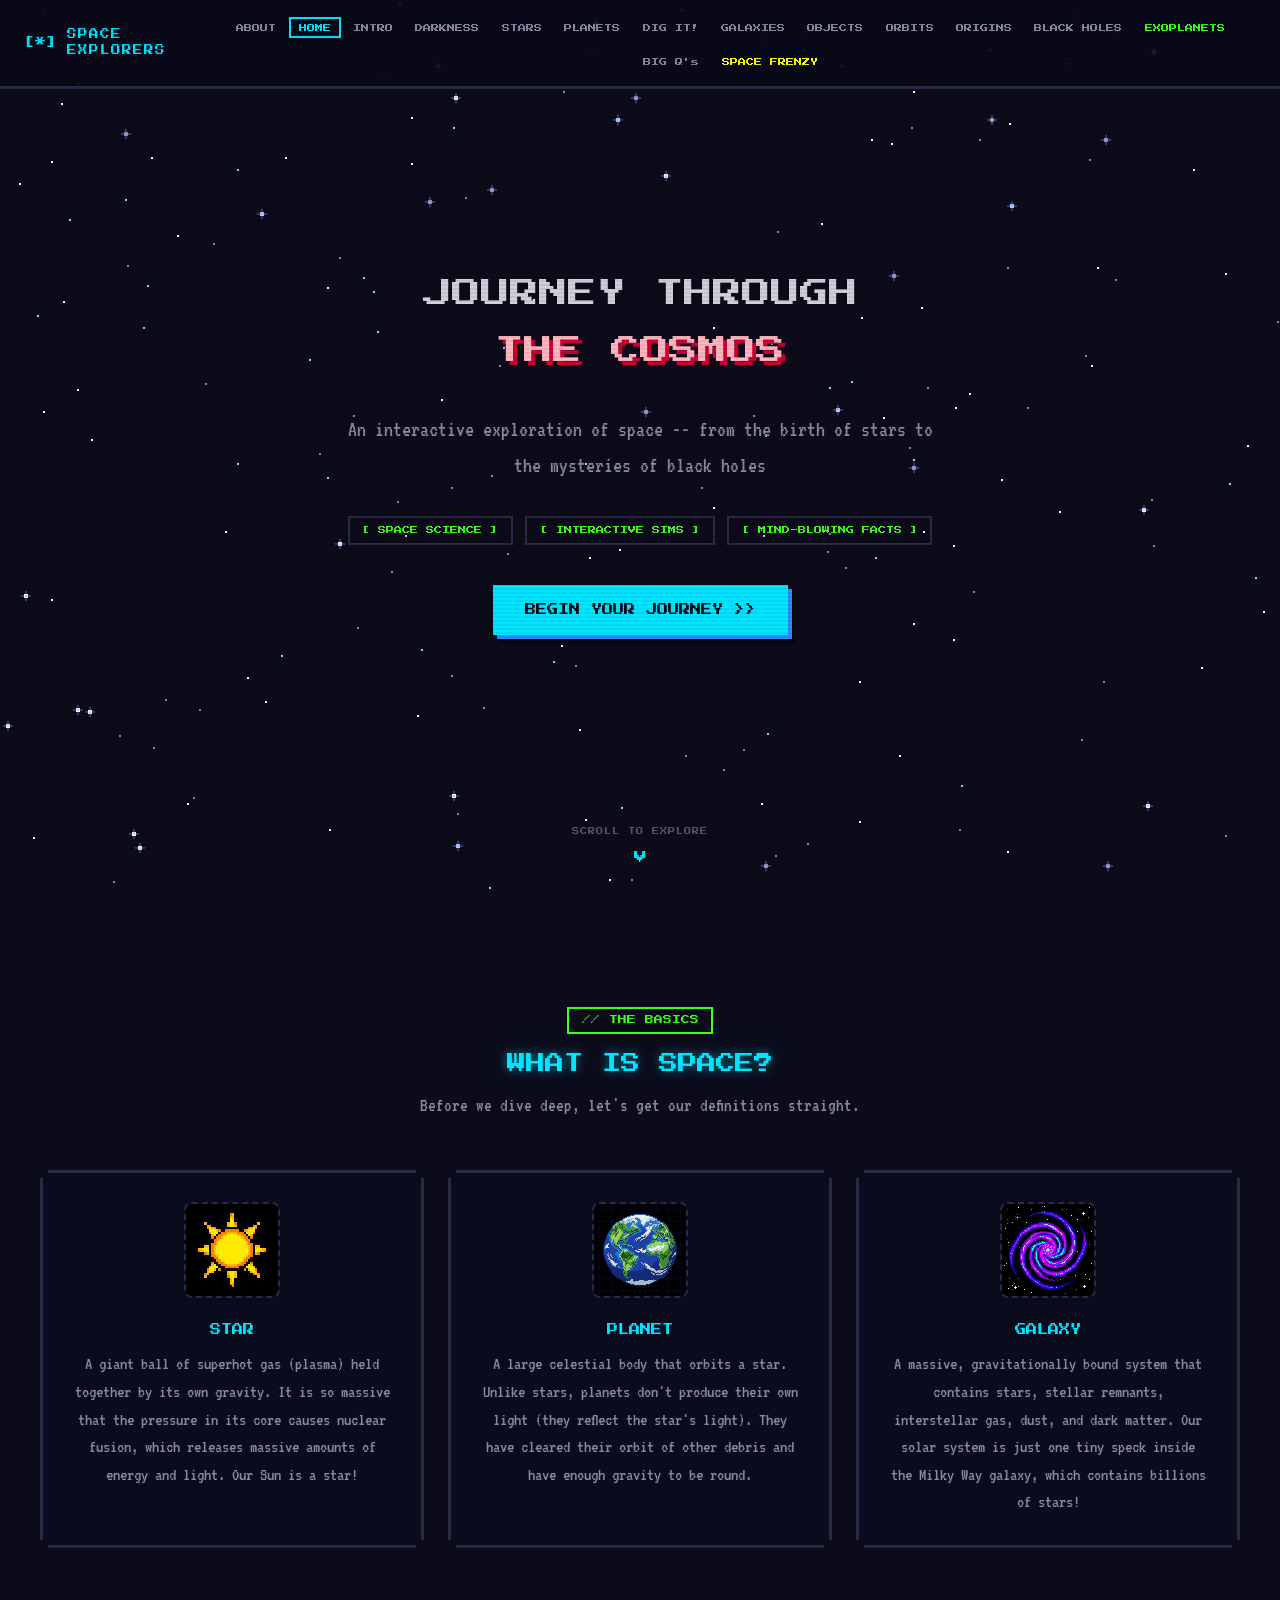
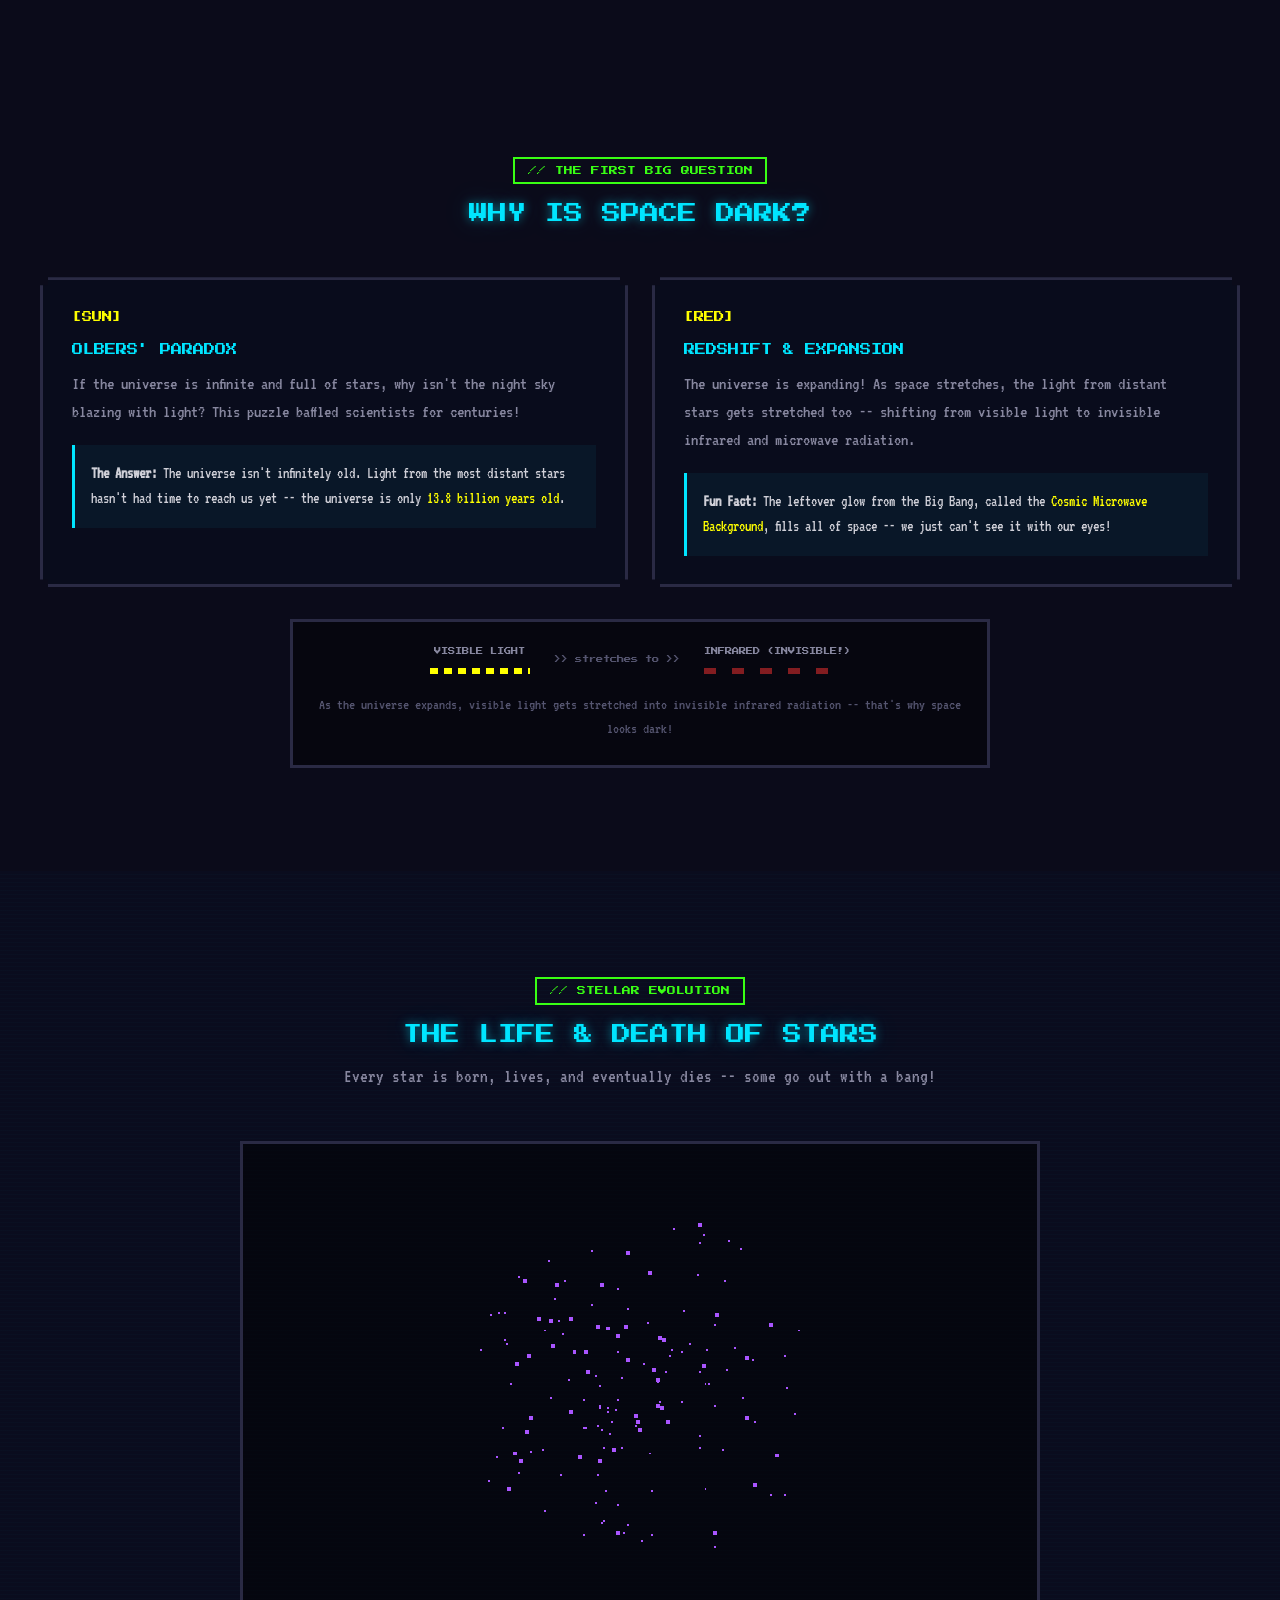
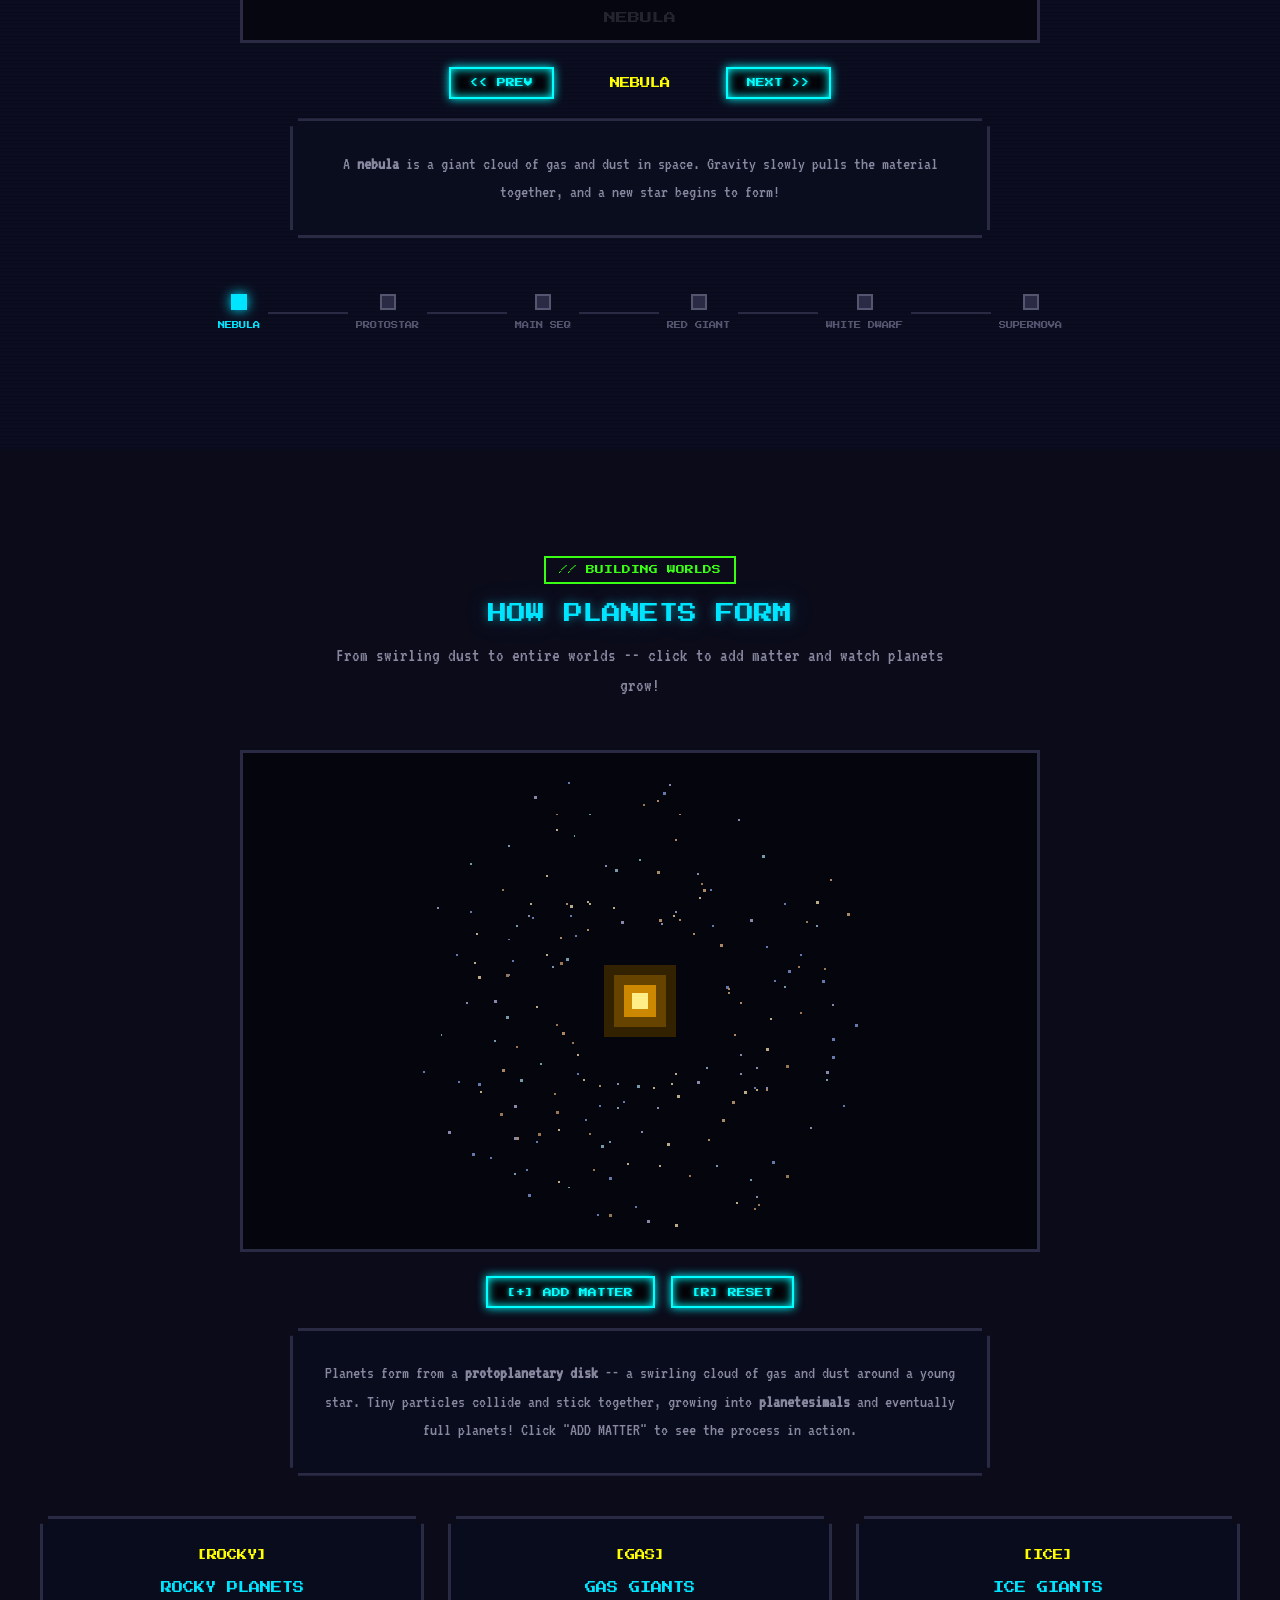
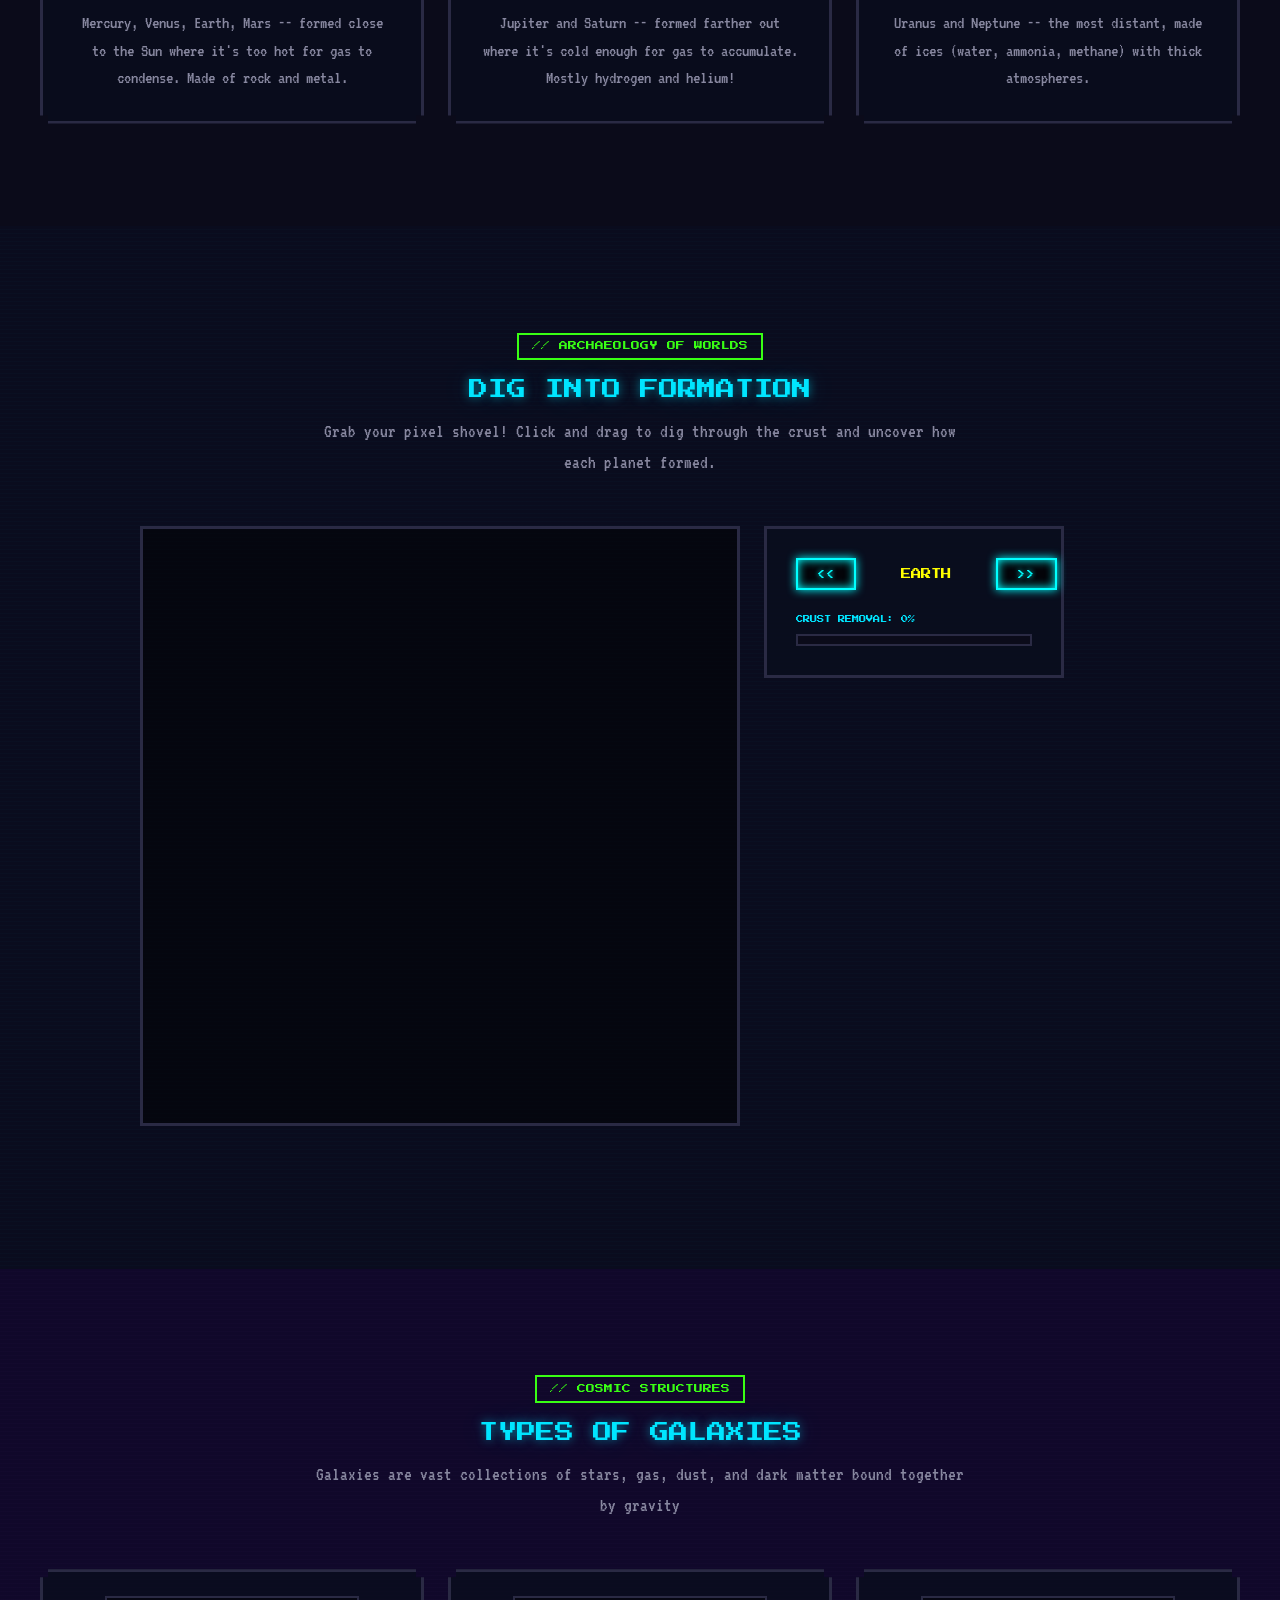
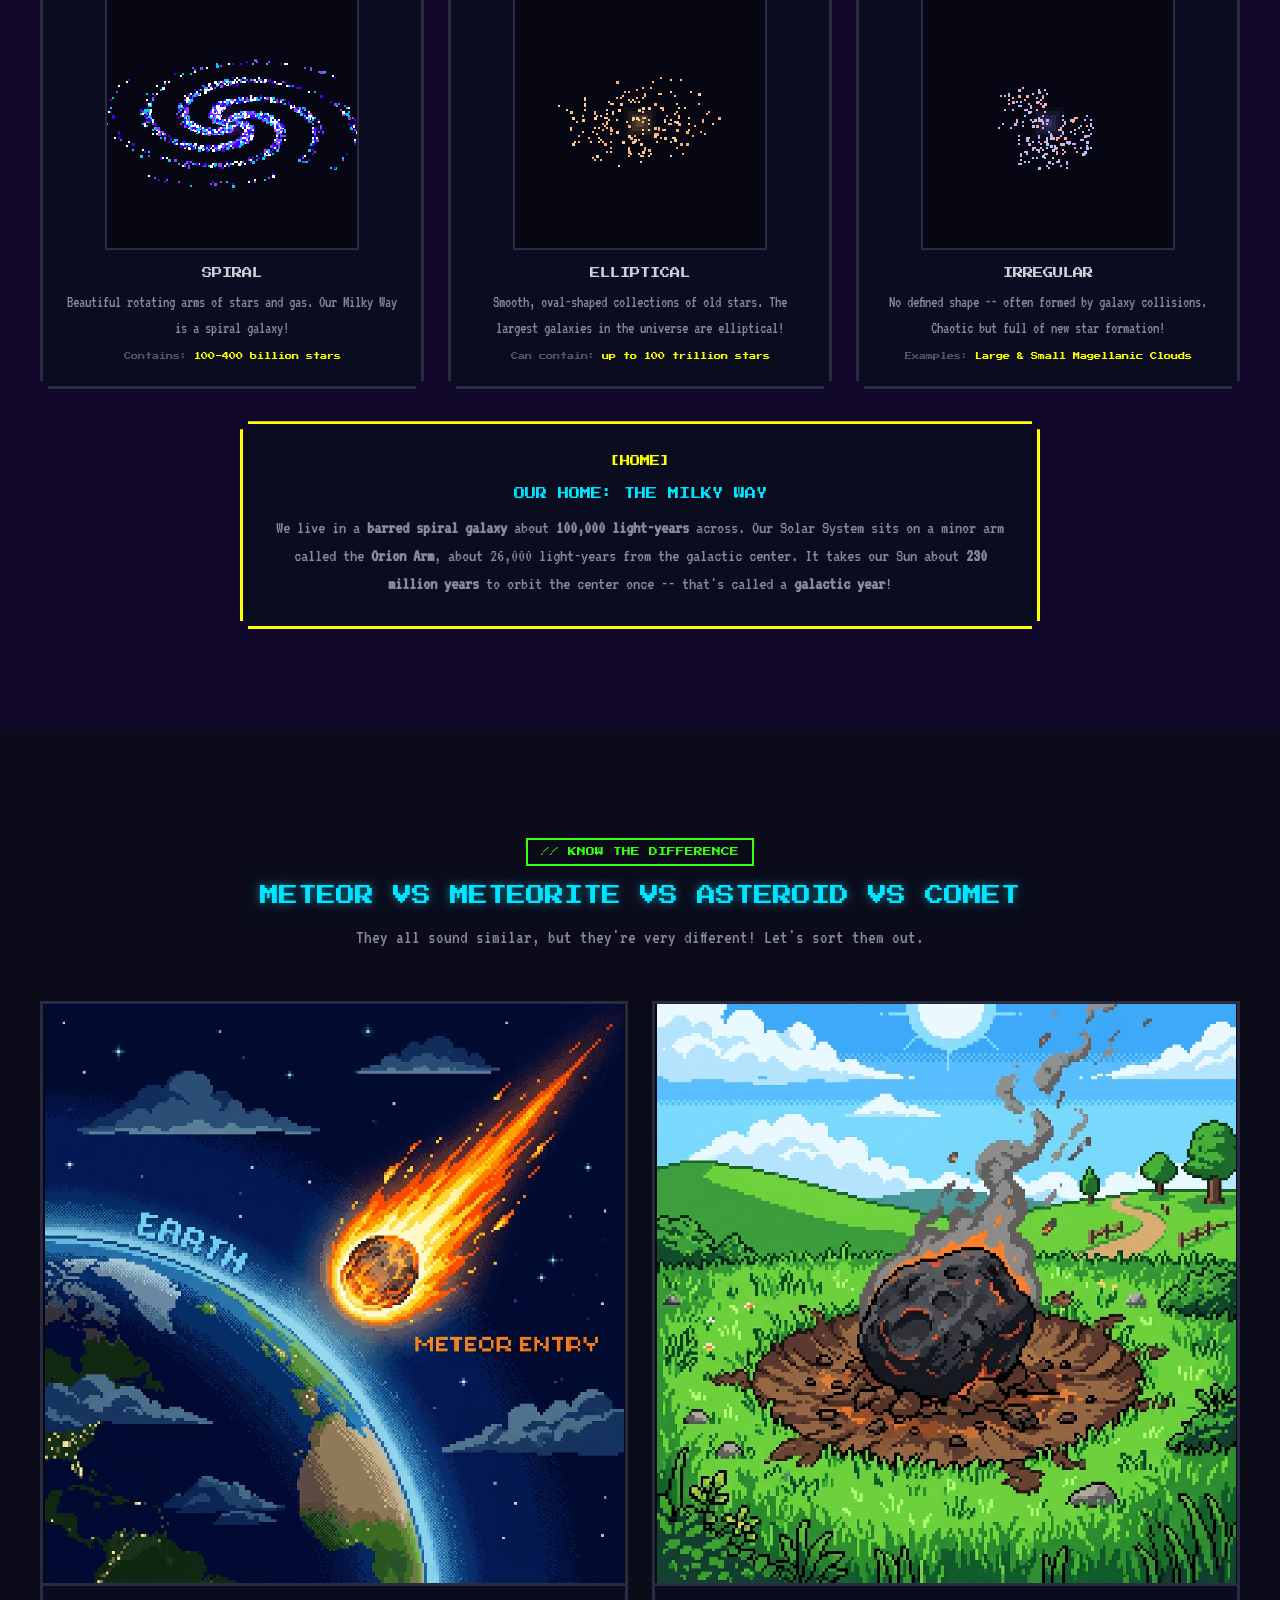
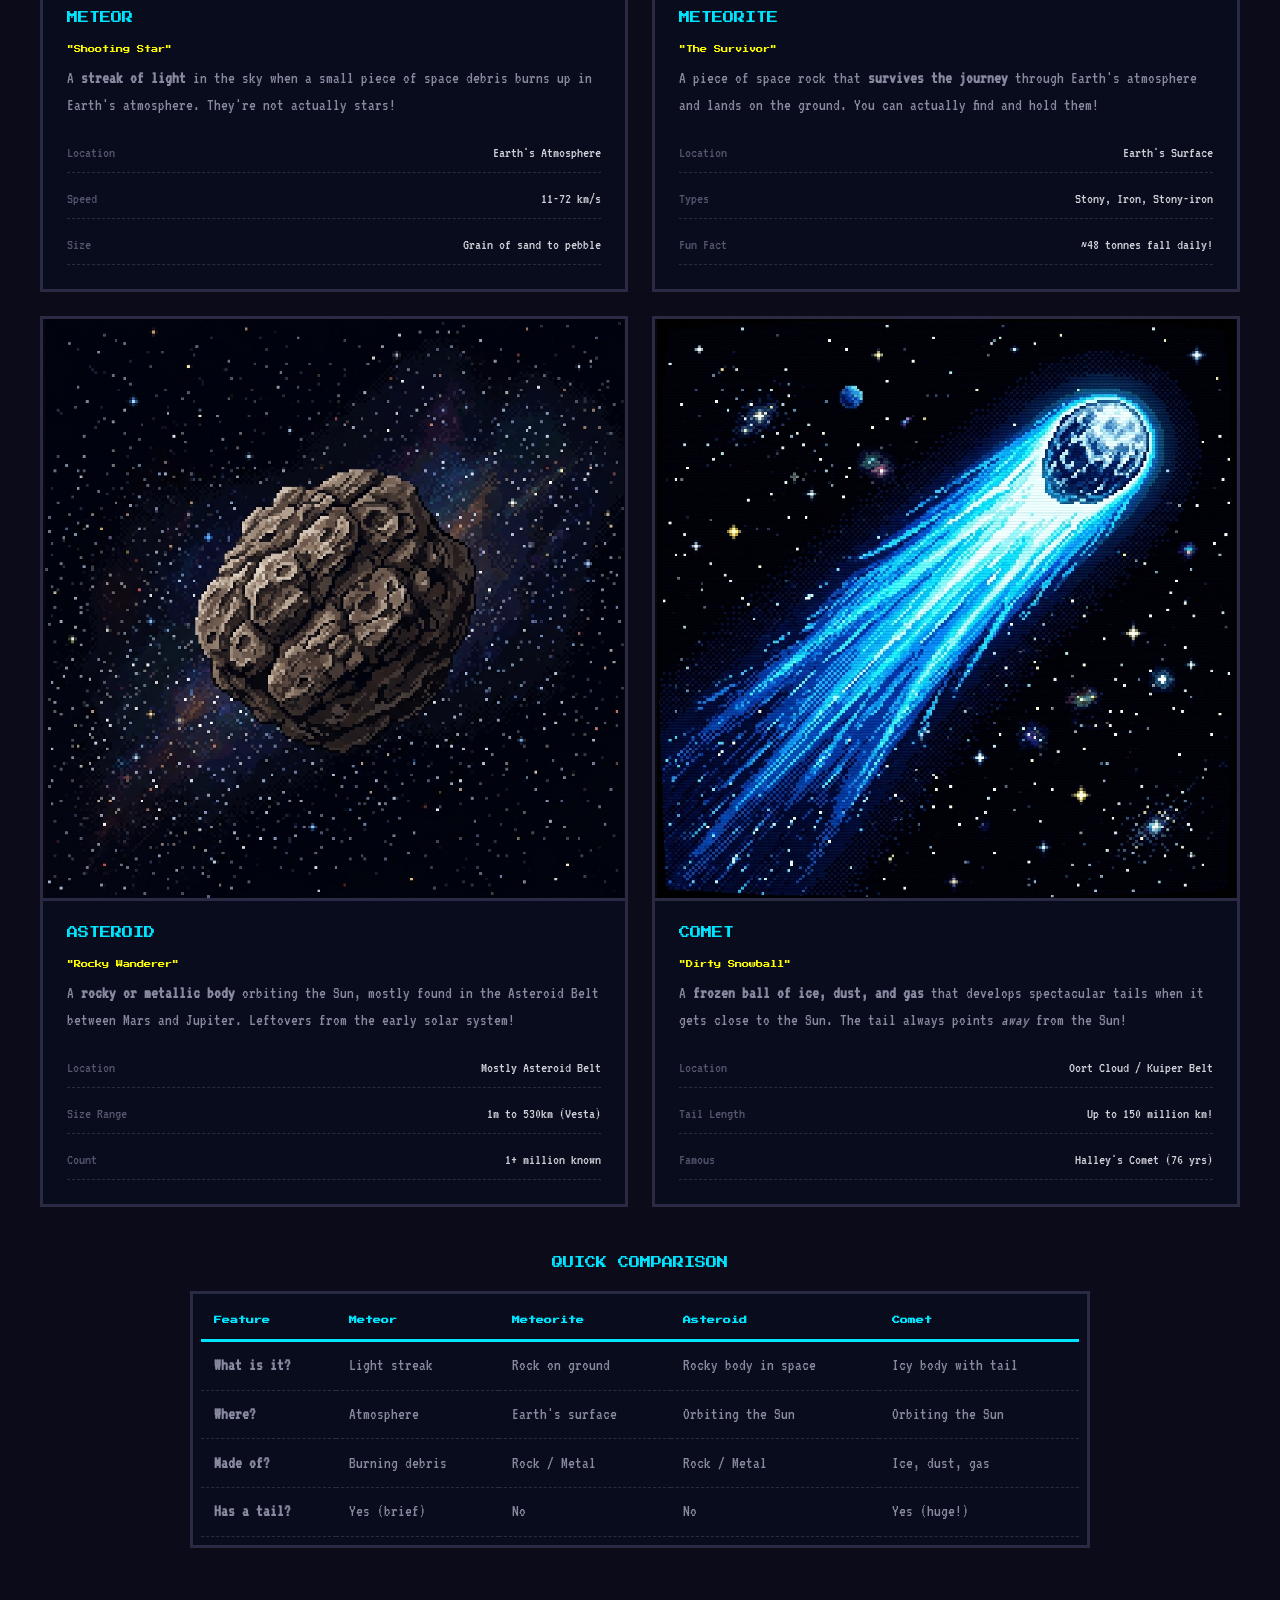
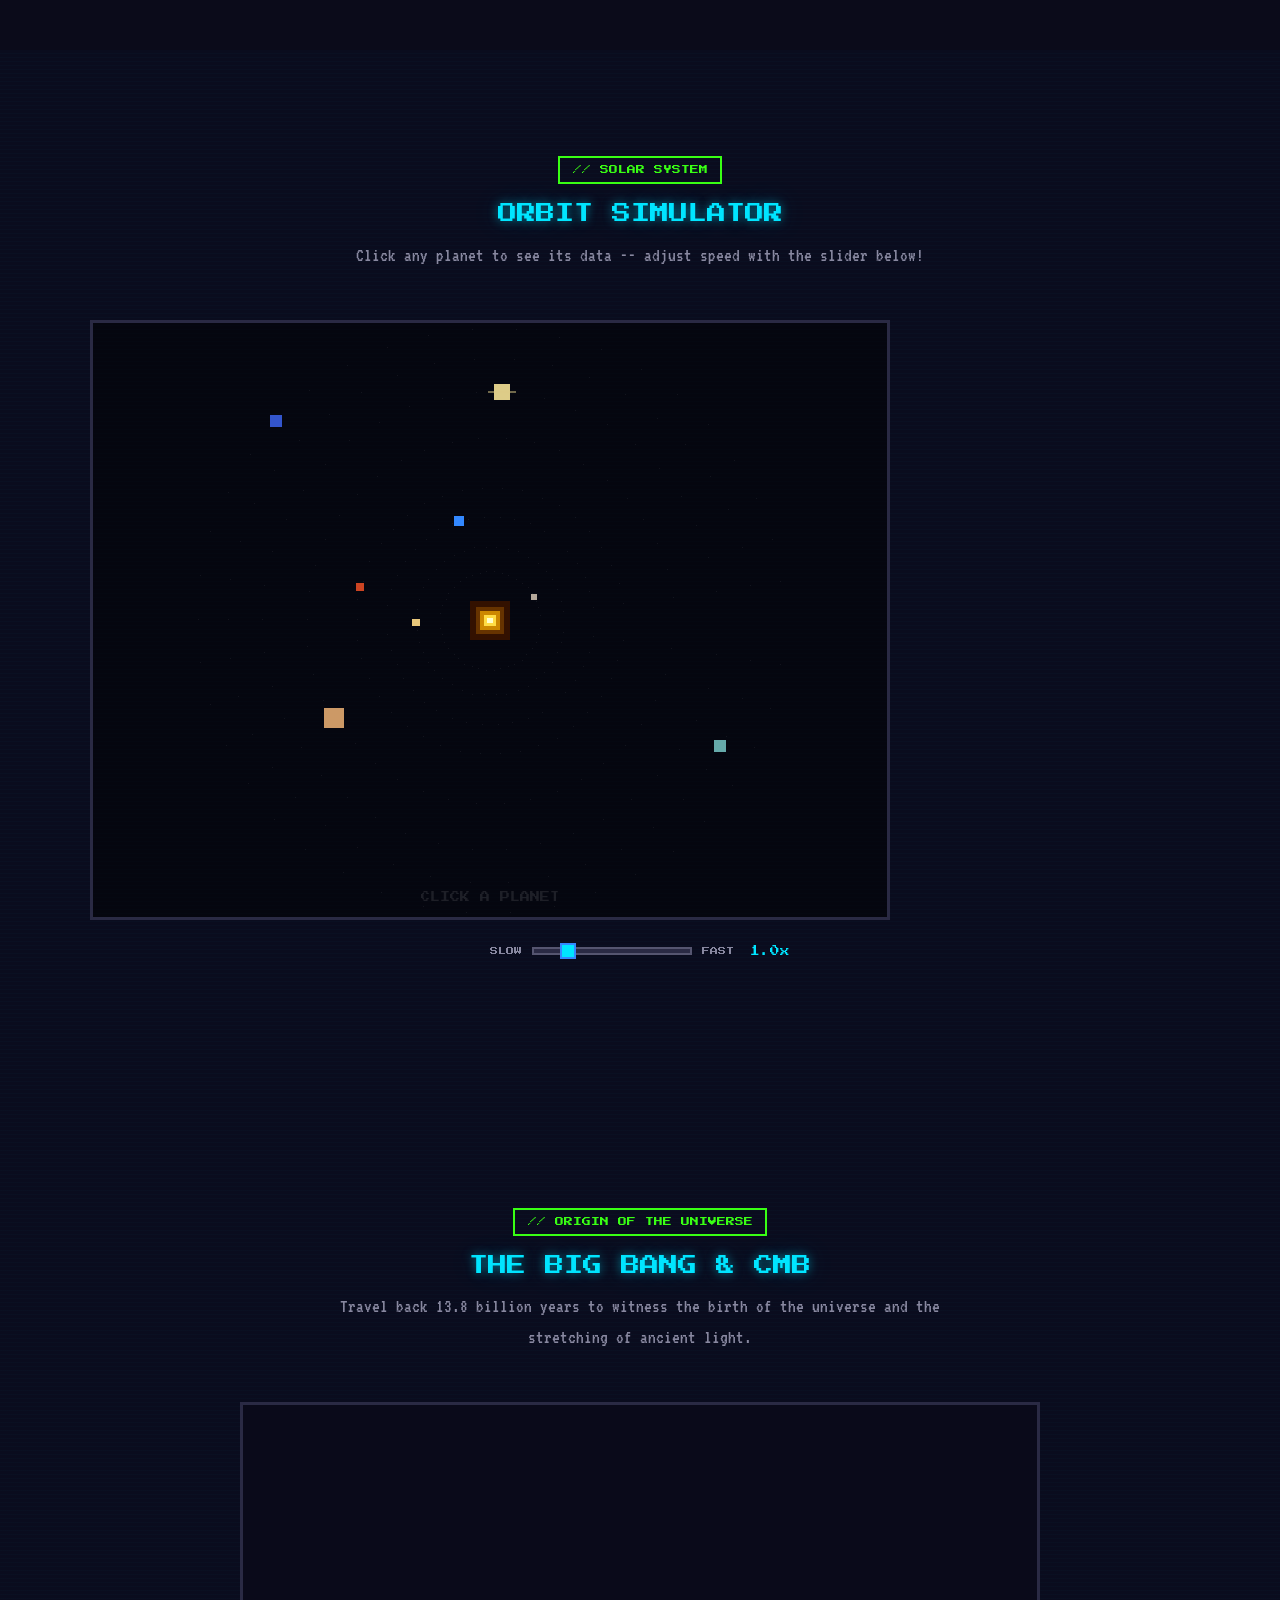
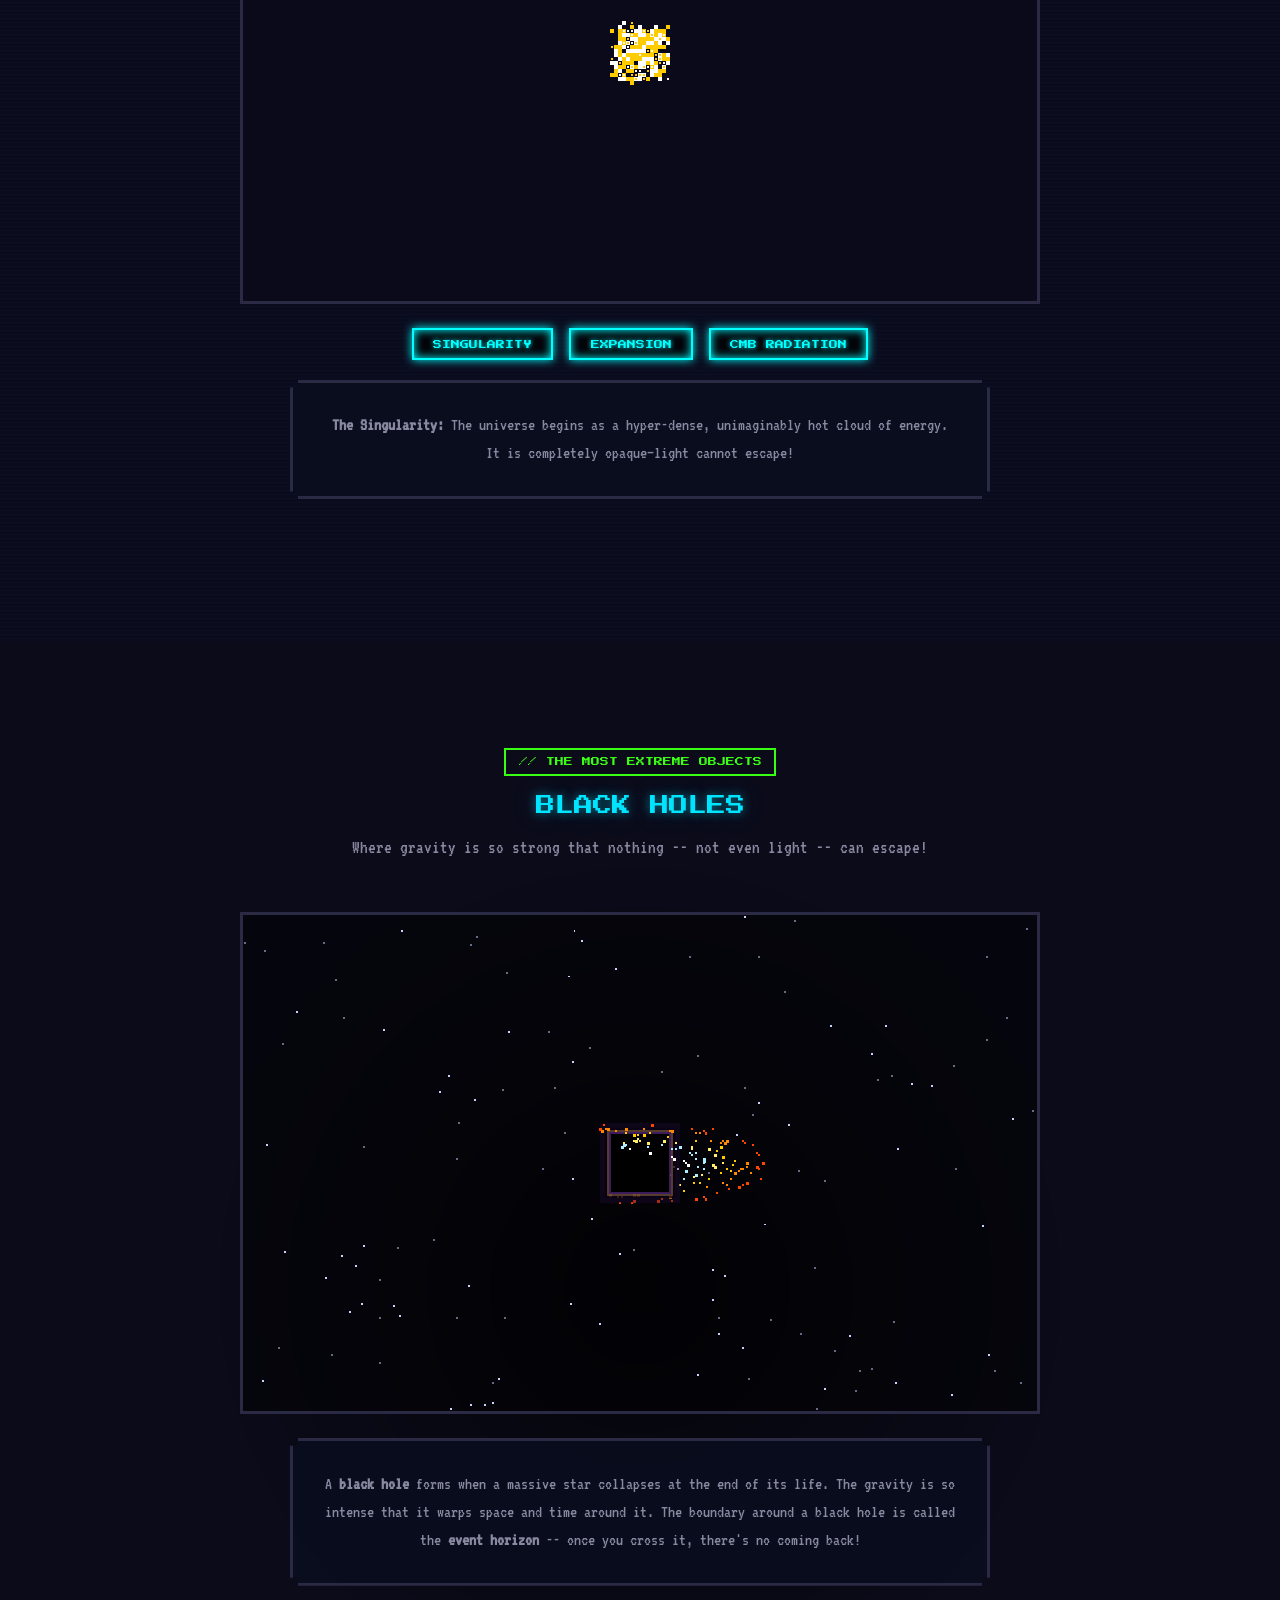
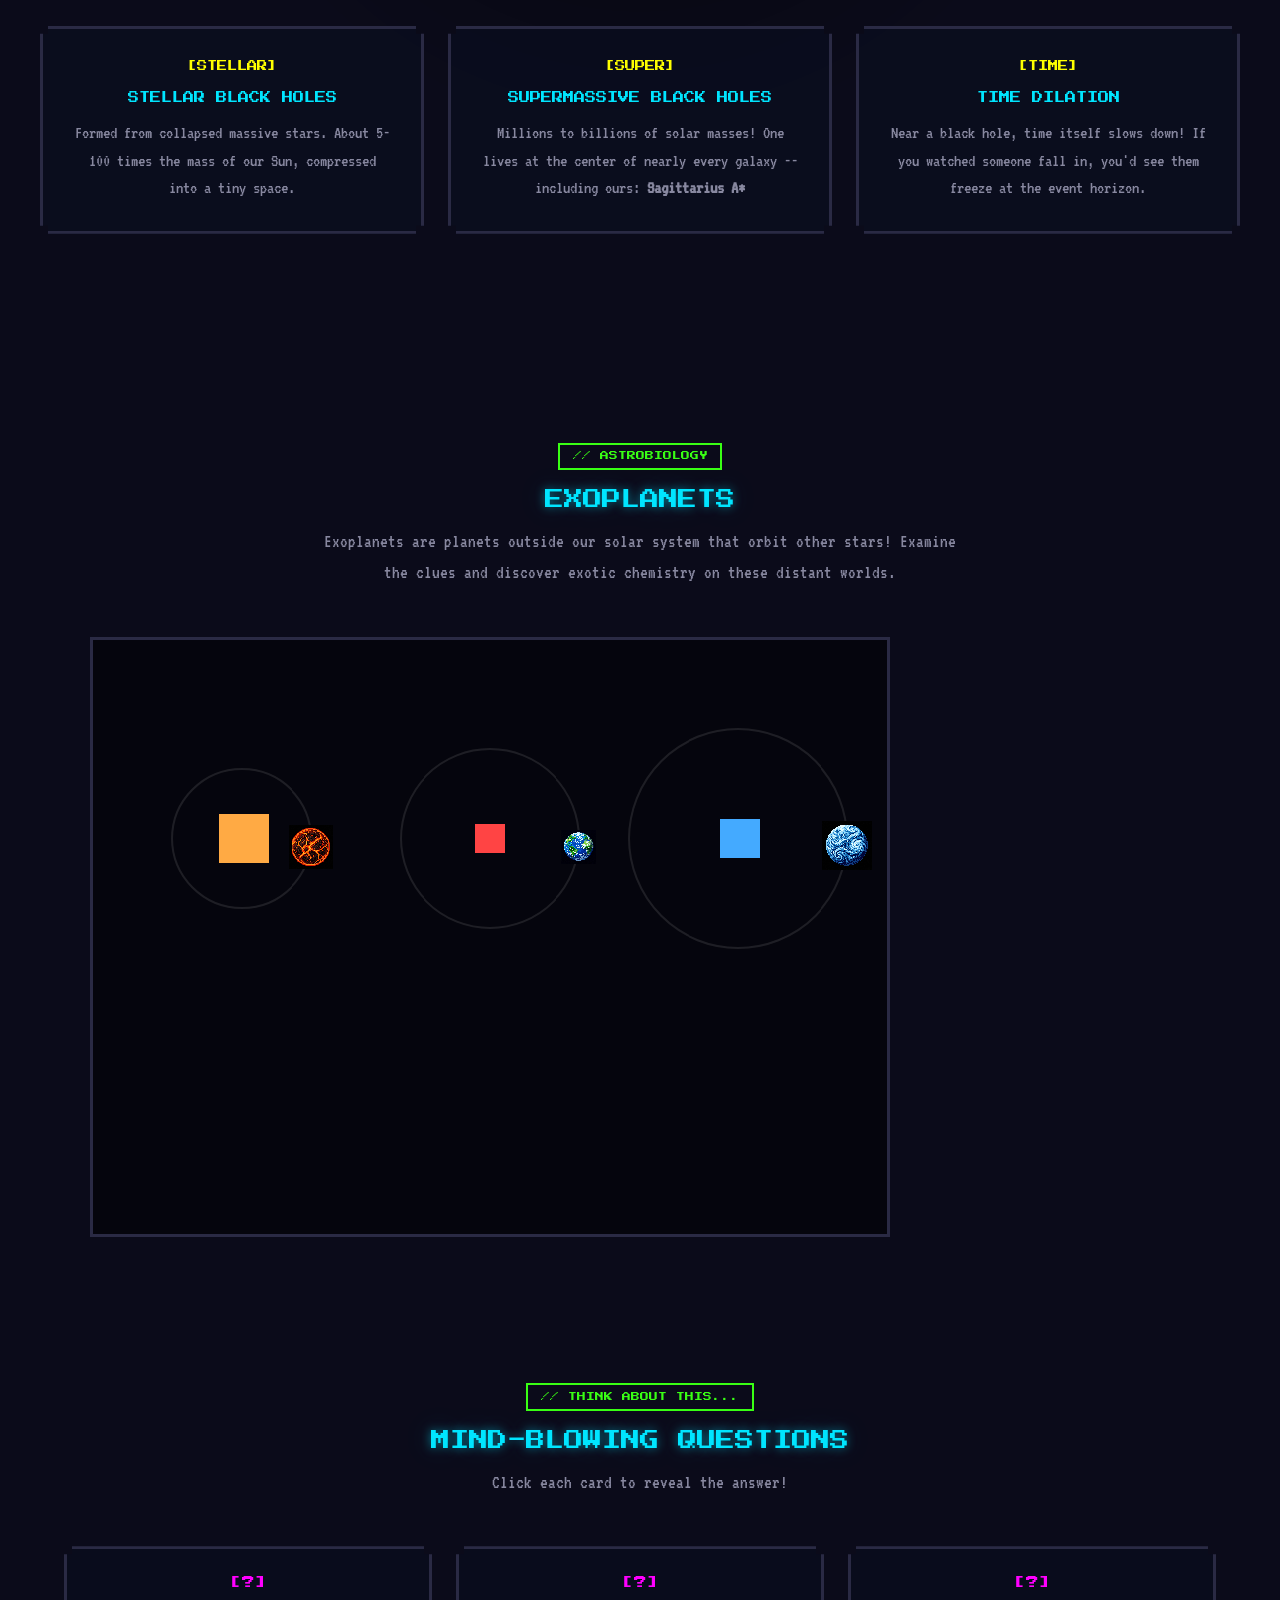
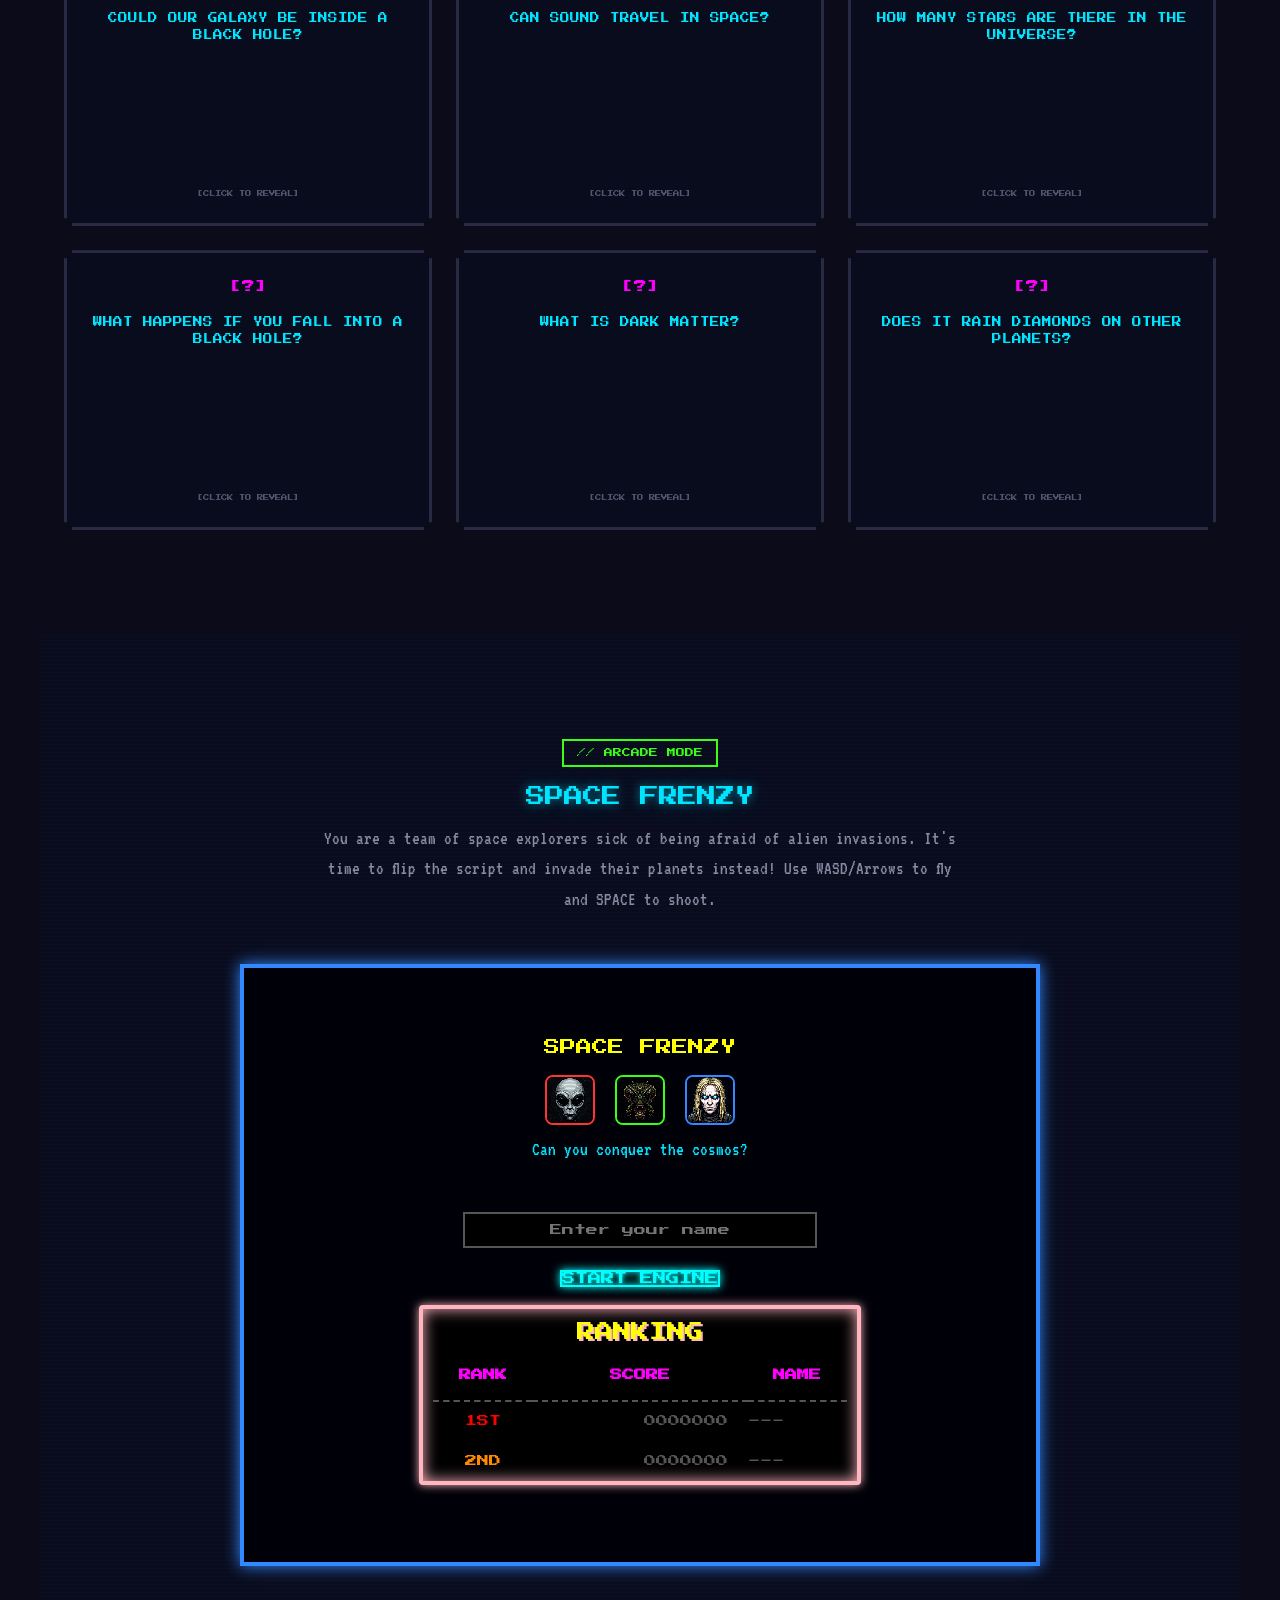
==== index.html @ f15ecb7c "Fix traitor boss glitch by adding contact damage when player touches traitor ship" ====
<!DOCTYPE html>
<html lang="en">
<head>
  <meta charset="UTF-8">
  <meta name="viewport" content="width=device-width, initial-scale=1.0">
  <meta name="description" content="Space Explorers — An interactive Space Science journey from star birth to black holes. Explore the cosmos with simulations, animations, and mind-blowing questions.">
  <title>Space Frenzy — Journey Through the Cosmos</title>
  <link rel="preconnect" href="https://fonts.googleapis.com">
  <link rel="preconnect" href="https://fonts.gstatic.com" crossorigin>
  <link href="https://fonts.googleapis.com/css2?family=Press+Start+2P&family=VT323&display=swap" rel="stylesheet">
  <link rel="stylesheet" href="styles.css?v=11">

<style>
  .arcade-leaderboard {
    margin: 10px auto;
    padding: 10px;
    background: #000;
    border: 4px solid #ffb6c1;
    border-radius: 4px;
    box-shadow: 0 0 10px #ffb6c1, inset 0 0 15px #ffb6c1;
    text-align: center;
    font-family: 'Press Start 2P', monospace;
    max-width: 450px;
    max-height: 180px;
    overflow-y: auto;
  }
  .arcade-title {
    color: #ff0;
    text-shadow: 2px 2px 0 #ffb6c1;
    margin-top: 0;
    margin-bottom: 20px;
    font-size: 18px;
    animation: blink 1s step-start infinite;
  }
  @keyframes blink { 50% { opacity: 0; } }
  .arcade-table {
    width: 100%;
    border-collapse: collapse;
    font-size: 12px;
  }
  .arcade-table th {
    color: #f0f;
    padding-bottom: 15px;
    border-bottom: 2px dashed #555;
  }
  .arcade-table td {
    padding: 10px 0;
  }
  .arcade-table td:nth-child(2) {
    text-align: right;
    padding-right: 20px;
  }
  .arcade-table td:nth-child(3) {
    text-align: left;
  }
</style>

</head>
<body>

  <!-- ===================== STARFIELD BACKGROUND ===================== -->
  <canvas id="starfield-canvas" aria-hidden="true"></canvas>

  <!-- ===================== NAVIGATION ===================== -->
  <nav id="main-nav" class="pixel-nav" role="navigation" aria-label="Main navigation">
    <div class="nav-brand">
      <span class="nav-logo">[*]</span>
      <span class="nav-title">SPACE EXPLORERS</span>
    </div>
    <button id="nav-toggle" class="nav-hamburger" aria-label="Toggle navigation menu" aria-expanded="false">
      <span></span><span></span><span></span>
    </button>
    <ul id="nav-links" class="nav-links">
      <li><a href="#" id="about-nav-link" class="nav-link">ABOUT</a></li>
      <li><a href="#hero" class="nav-link active">HOME</a></li>
      <li><a href="#intro" class="nav-link">INTRO</a></li>
      <li><a href="#why-dark" class="nav-link">DARKNESS</a></li>
      <li><a href="#star-lifecycle" class="nav-link">STARS</a></li>
      <li><a href="#planet-formation" class="nav-link">PLANETS</a></li>
      <li><a href="#planet-dig" class="nav-link">DIG IT!</a></li>
      <li><a href="#galaxies" class="nav-link">GALAXIES</a></li>
      <li><a href="#space-objects" class="nav-link">OBJECTS</a></li>
      <li><a href="#orbit-sim" class="nav-link">ORBITS</a></li>
      <li><a href="#big-bang-interactive" class="nav-link">ORIGINS</a></li>
      <li><a href="#black-hole" class="nav-link">BLACK HOLES</a></li>
      <li><a href="#alien-life" class="nav-link" style="color: var(--pixel-green);">EXOPLANETS</a></li>
      <li><a href="#mind-blowing" class="nav-link">BIG Q's</a></li>
      <li><a href="#flight-test" class="nav-link" style="color: var(--pixel-yellow);">SPACE FRENZY</a></li>
    </ul>
  </nav>

  <!-- ===================== HERO SECTION ===================== -->
  <section id="hero" class="section hero-section">
    <div class="hero-content fade-in">
      <h1 class="hero-title">
        <span class="hero-line">JOURNEY THROUGH</span>
        <span class="hero-line" style="color: #ffb6c1; text-shadow: 4px 4px 0 #cc0033;">THE COSMOS</span>
      </h1>
      <p class="hero-subtitle">An interactive exploration of space -- from the birth of stars to the mysteries of black holes</p>
      <div class="hero-badges">
        <span class="badge">[ SPACE SCIENCE ]</span>
        <span class="badge">[ INTERACTIVE SIMS ]</span>
        <span class="badge">[ MIND-BLOWING FACTS ]</span>
      </div>
      <a href="#intro" class="cta-button" id="start-journey-btn">
        BEGIN YOUR JOURNEY &gt;&gt;
      </a>
    </div>
    <div class="scroll-indicator" aria-hidden="true">
      <span class="scroll-text">SCROLL TO EXPLORE</span>
      <div class="scroll-arrow">V</div>
    </div>
  </section>

  <!-- ===================== INTRO ===================== -->
  <section id="intro" class="section content-section">
    <div class="section-container">
      <div class="section-header fade-in">
        <span class="section-tag">// THE BASICS</span>
        <h2 class="section-title">WHAT IS SPACE?</h2>
        <p class="section-subtitle">Before we dive deep, let's get our definitions straight.</p>
      </div>

      <div class="content-grid three-col fade-in">
        <div class="pixel-card mini-card">
          <img src="assets/pixel_star.png" alt="Star pixel art" class="intro-image">
          <h3>STAR</h3>
          <p>A giant ball of superhot gas (plasma) held together by its own gravity. It is so massive that the pressure in its core causes nuclear fusion, which releases massive amounts of energy and light. Our Sun is a star!</p>
        </div>
        <div class="pixel-card mini-card">
          <img src="assets/pixel_planet.png" alt="Planet pixel art" class="intro-image">
          <h3>PLANET</h3>
          <p>A large celestial body that orbits a star. Unlike stars, planets don't produce their own light (they reflect the star's light). They have cleared their orbit of other debris and have enough gravity to be round.</p>
        </div>
        <div class="pixel-card mini-card">
          <img src="assets/pixel_galaxy.png" alt="Galaxy pixel art" class="intro-image">
          <h3>GALAXY</h3>
          <p>A massive, gravitationally bound system that contains stars, stellar remnants, interstellar gas, dust, and dark matter. Our solar system is just one tiny speck inside the Milky Way galaxy, which contains billions of stars!</p>
        </div>
      </div>
    </div>
  </section>

  <!-- ===================== WHY IS SPACE DARK? ===================== -->
  <section id="why-dark" class="section content-section">
    <div class="section-container">
      <div class="section-header fade-in">
        <span class="section-tag">// THE FIRST BIG QUESTION</span>
        <h2 class="section-title">WHY IS SPACE DARK?</h2>
      </div>
      <div class="content-grid two-col fade-in">
        <div class="pixel-card info-card">
          <div class="card-icon">[SUN]</div>
          <h3>OLBERS' PARADOX</h3>
          <p>If the universe is infinite and full of stars, why isn't the night sky blazing with light? This puzzle baffled scientists for centuries!</p>
          <div class="fact-highlight">
            <strong>The Answer:</strong> The universe isn't infinitely old. Light from the most distant stars hasn't had time to reach us yet -- the universe is only <span class="accent-text">13.8 billion years old</span>.
          </div>
        </div>
        <div class="pixel-card info-card">
          <div class="card-icon">[RED]</div>
          <h3>REDSHIFT &amp; EXPANSION</h3>
          <p>The universe is expanding! As space stretches, the light from distant stars gets stretched too -- shifting from visible light to invisible infrared and microwave radiation.</p>
          <div class="fact-highlight">
            <strong>Fun Fact:</strong> The leftover glow from the Big Bang, called the <span class="accent-text">Cosmic Microwave Background</span>, fills all of space -- we just can't see it with our eyes!
          </div>
        </div>
      </div>
      <div class="visual-demo fade-in">
        <div class="wavelength-demo" id="wavelength-demo">
          <div class="wave-container">
            <div class="wave visible-wave">
              <span class="wave-label">VISIBLE LIGHT</span>
              <div class="wave-line"></div>
            </div>
            <div class="wave-arrow">&gt;&gt; stretches to &gt;&gt;</div>
            <div class="wave infrared-wave">
              <span class="wave-label">INFRARED (INVISIBLE!)</span>
              <div class="wave-line stretched"></div>
            </div>
          </div>
          <p class="demo-caption">As the universe expands, visible light gets stretched into invisible infrared radiation -- that's why space looks dark!</p>
        </div>
      </div>
    </div>
  </section>

  <!-- ===================== STAR LIFECYCLE ===================== -->
  <section id="star-lifecycle" class="section content-section alt-bg">
    <div class="section-container">
      <div class="section-header fade-in">
        <span class="section-tag">// STELLAR EVOLUTION</span>
        <h2 class="section-title">THE LIFE &amp; DEATH OF STARS</h2>
        <p class="section-subtitle">Every star is born, lives, and eventually dies -- some go out with a bang!</p>
      </div>

      <div class="simulation-container fade-in">
        <div class="canvas-wrapper">
          <canvas id="star-lifecycle-canvas" width="800" height="500"></canvas>
        </div>
        <div class="sim-controls">
          <button id="star-prev-btn" class="sim-btn" aria-label="Previous stage">
            &lt;&lt; PREV
          </button>
          <div id="star-stage-label" class="stage-label">NEBULA</div>
          <button id="star-next-btn" class="sim-btn" aria-label="Next stage">
            NEXT &gt;&gt;
          </button>
        </div>
        <div id="star-stage-info" class="stage-info pixel-card">
          <p>A <strong>nebula</strong> is a giant cloud of gas and dust in space. Gravity slowly pulls the material together, and a new star begins to form!</p>
        </div>
      </div>

      <div class="lifecycle-timeline fade-in">
        <div class="timeline-track">
          <div class="timeline-step" data-stage="0">
            <div class="timeline-dot active"></div>
            <span class="timeline-label">NEBULA</span>
          </div>
          <div class="timeline-connector"></div>
          <div class="timeline-step" data-stage="1">
            <div class="timeline-dot"></div>
            <span class="timeline-label">PROTOSTAR</span>
          </div>
          <div class="timeline-connector"></div>
          <div class="timeline-step" data-stage="2">
            <div class="timeline-dot"></div>
            <span class="timeline-label">MAIN SEQ</span>
          </div>
          <div class="timeline-connector"></div>
          <div class="timeline-step" data-stage="3">
            <div class="timeline-dot"></div>
            <span class="timeline-label">RED GIANT</span>
          </div>
          <div class="timeline-connector"></div>
          <div class="timeline-step" data-stage="4">
            <div class="timeline-dot"></div>
            <span class="timeline-label">WHITE DWARF</span>
          </div>
          <div class="timeline-connector"></div>
          <div class="timeline-step" data-stage="5">
            <div class="timeline-dot"></div>
            <span class="timeline-label">SUPERNOVA</span>
          </div>
        </div>
      </div>
    </div>
  </section>

  <!-- ===================== PLANET FORMATION ===================== -->
  <section id="planet-formation" class="section content-section">
    <div class="section-container">
      <div class="section-header fade-in">
        <span class="section-tag">// BUILDING WORLDS</span>
        <h2 class="section-title">HOW PLANETS FORM</h2>
        <p class="section-subtitle">From swirling dust to entire worlds -- click to add matter and watch planets grow!</p>
      </div>

      <div class="simulation-container fade-in">
        <div class="canvas-wrapper">
          <canvas id="planet-formation-canvas" width="800" height="500"></canvas>
        </div>
        <div class="sim-controls">
          <button id="planet-add-btn" class="sim-btn accent-btn">
            [+] ADD MATTER
          </button>
          <button id="planet-reset-btn" class="sim-btn">
            [R] RESET
          </button>
        </div>
        <div class="stage-info pixel-card">
          <p>Planets form from a <strong>protoplanetary disk</strong> -- a swirling cloud of gas and dust around a young star. Tiny particles collide and stick together, growing into <strong>planetesimals</strong> and eventually full planets! Click "ADD MATTER" to see the process in action.</p>
        </div>
      </div>

      <div class="content-grid three-col fade-in">
        <div class="pixel-card mini-card">
          <div class="card-icon">[ROCKY]</div>
          <h3>ROCKY PLANETS</h3>
          <p>Mercury, Venus, Earth, Mars -- formed close to the Sun where it's too hot for gas to condense. Made of rock and metal.</p>
        </div>
        <div class="pixel-card mini-card">
          <div class="card-icon">[GAS]</div>
          <h3>GAS GIANTS</h3>
          <p>Jupiter and Saturn -- formed farther out where it's cold enough for gas to accumulate. Mostly hydrogen and helium!</p>
        </div>
        <div class="pixel-card mini-card">
          <div class="card-icon">[ICE]</div>
          <h3>ICE GIANTS</h3>
          <p>Uranus and Neptune -- the most distant, made of ices (water, ammonia, methane) with thick atmospheres.</p>
        </div>
      </div>
    </div>
  </section>

  <!-- ===================== PLANETARY DIG ===================== -->
  <section id="planet-dig" class="section content-section alt-bg">
    <div class="section-container">
      <div class="section-header fade-in">
        <span class="section-tag">// ARCHAEOLOGY OF WORLDS</span>
        <h2 class="section-title">DIG INTO FORMATION</h2>
        <p class="section-subtitle">Grab your pixel shovel! Click and drag to dig through the crust and uncover how each planet formed.</p>
      </div>

      <div class="dig-container fade-in">
        <div class="dig-layout">
          <div class="canvas-wrapper dig-wrapper">
            <canvas id="dig-canvas" width="600" height="600"></canvas>
            <div id="dig-shovel" class="dig-shovel"></div>
          </div>
          
          <div class="dig-info-panel pixel-card">
            <div class="dig-controls">
              <button id="dig-prev" class="sim-btn accent-btn">&lt;&lt;</button>
              <span id="dig-planet-name" class="stage-label">EARTH</span>
              <button id="dig-next" class="sim-btn accent-btn">&gt;&gt;</button>
            </div>
            
            <div class="dig-progress-container">
              <p class="dig-progress-text">CRUST REMOVAL: <span id="dig-progress-val">0%</span></p>
              <div class="dig-progress-bar"><div id="dig-progress-fill" class="dig-progress-fill"></div></div>
            </div>

            <div id="dig-formation-card" class="dig-formation-card" hidden>
              <h3 class="dig-formation-title">CORE REACHED!</h3>
              <p id="dig-formation-text" class="dig-formation-desc">--</p>
            </div>
          </div>
        </div>
      </div>
    </div>
  </section>

  <!-- ===================== GALAXIES ===================== -->
  <section id="galaxies" class="section content-section alt-bg-2">
    <div class="section-container">
      <div class="section-header fade-in">
        <span class="section-tag">// COSMIC STRUCTURES</span>
        <h2 class="section-title">TYPES OF GALAXIES</h2>
        <p class="section-subtitle">Galaxies are vast collections of stars, gas, dust, and dark matter bound together by gravity</p>
      </div>

      <div class="galaxy-showcase fade-in">
        <div class="galaxy-card pixel-card" data-galaxy="spiral" id="galaxy-card-spiral">
          <canvas id="galaxy-spiral-canvas" width="250" height="250"></canvas>
          <h3>SPIRAL</h3>
          <p>Beautiful rotating arms of stars and gas. Our Milky Way is a spiral galaxy!</p>
          <div class="galaxy-fact">Contains: <span class="accent-text">100-400 billion stars</span></div>
        </div>
        <div class="galaxy-card pixel-card" data-galaxy="elliptical" id="galaxy-card-elliptical">
          <canvas id="galaxy-elliptical-canvas" width="250" height="250"></canvas>
          <h3>ELLIPTICAL</h3>
          <p>Smooth, oval-shaped collections of old stars. The largest galaxies in the universe are elliptical!</p>
          <div class="galaxy-fact">Can contain: <span class="accent-text">up to 100 trillion stars</span></div>
        </div>
        <div class="galaxy-card pixel-card" data-galaxy="irregular" id="galaxy-card-irregular">
          <canvas id="galaxy-irregular-canvas" width="250" height="250"></canvas>
          <h3>IRREGULAR</h3>
          <p>No defined shape -- often formed by galaxy collisions. Chaotic but full of new star formation!</p>
          <div class="galaxy-fact">Examples: <span class="accent-text">Large &amp; Small Magellanic Clouds</span></div>
        </div>
      </div>

      <div class="pixel-card highlight-card fade-in">
        <div class="card-icon">[HOME]</div>
        <h3>OUR HOME: THE MILKY WAY</h3>
        <p>We live in a <strong>barred spiral galaxy</strong> about <strong>100,000 light-years</strong> across. Our Solar System sits on a minor arm called the <strong>Orion Arm</strong>, about 26,000 light-years from the galactic center. It takes our Sun about <strong>230 million years</strong> to orbit the center once -- that's called a <strong>galactic year</strong>!</p>
      </div>
    </div>
  </section>

  <!-- ===================== SPACE OBJECTS COMPARISON ===================== -->
  <section id="space-objects" class="section content-section">
    <div class="section-container">
      <div class="section-header fade-in">
        <span class="section-tag">// KNOW THE DIFFERENCE</span>
        <h2 class="section-title">METEOR vs METEORITE vs ASTEROID vs COMET</h2>
        <p class="section-subtitle">They all sound similar, but they're very different! Let's sort them out.</p>
      </div>

      <div class="objects-grid fade-in">
        <!-- Meteor -->
        <div class="object-card pixel-card" id="meteor-card">
          <div class="object-visual" id="meteor-visual">
            <img src="assets/pixel_meteor.png" alt="Pixel Meteor" class="pixel-object-img">
          </div>
          <div class="object-info">
            <h3>METEOR</h3>
            <span class="object-nickname">"Shooting Star"</span>
            <p>A <strong>streak of light</strong> in the sky when a small piece of space debris burns up in Earth's atmosphere. They're not actually stars!</p>
            <div class="object-stats">
              <div class="stat">
                <span class="stat-label">Location</span>
                <span class="stat-value">Earth's Atmosphere</span>
              </div>
              <div class="stat">
                <span class="stat-label">Speed</span>
                <span class="stat-value">11-72 km/s</span>
              </div>
              <div class="stat">
                <span class="stat-label">Size</span>
                <span class="stat-value">Grain of sand to pebble</span>
              </div>
            </div>
          </div>
        </div>

        <!-- Meteorite -->
        <div class="object-card pixel-card" id="meteorite-card">
          <div class="object-visual" id="meteorite-visual">
            <img src="assets/pixel_meteorite.png" alt="Pixel Meteorite" class="pixel-object-img">
          </div>
          <div class="object-info">
            <h3>METEORITE</h3>
            <span class="object-nickname">"The Survivor"</span>
            <p>A piece of space rock that <strong>survives the journey</strong> through Earth's atmosphere and lands on the ground. You can actually find and hold them!</p>
            <div class="object-stats">
              <div class="stat">
                <span class="stat-label">Location</span>
                <span class="stat-value">Earth's Surface</span>
              </div>
              <div class="stat">
                <span class="stat-label">Types</span>
                <span class="stat-value">Stony, Iron, Stony-iron</span>
              </div>
              <div class="stat">
                <span class="stat-label">Fun Fact</span>
                <span class="stat-value">~48 tonnes fall daily!</span>
              </div>
            </div>
          </div>
        </div>

        <!-- Asteroid -->
        <div class="object-card pixel-card" id="asteroid-card">
          <div class="object-visual" id="asteroid-visual">
            <img src="assets/pixel_asteroid.png" alt="Pixel Asteroid" class="pixel-object-img">
          </div>
          <div class="object-info">
            <h3>ASTEROID</h3>
            <span class="object-nickname">"Rocky Wanderer"</span>
            <p>A <strong>rocky or metallic body</strong> orbiting the Sun, mostly found in the Asteroid Belt between Mars and Jupiter. Leftovers from the early solar system!</p>
            <div class="object-stats">
              <div class="stat">
                <span class="stat-label">Location</span>
                <span class="stat-value">Mostly Asteroid Belt</span>
              </div>
              <div class="stat">
                <span class="stat-label">Size Range</span>
                <span class="stat-value">1m to 530km (Vesta)</span>
              </div>
              <div class="stat">
                <span class="stat-label">Count</span>
                <span class="stat-value">1+ million known</span>
              </div>
            </div>
          </div>
        </div>

        <!-- Comet -->
        <div class="object-card pixel-card" id="comet-card">
          <div class="object-visual" id="comet-visual">
            <img src="assets/pixel_comet.png" alt="Pixel Comet" class="pixel-object-img">
          </div>
          <div class="object-info">
            <h3>COMET</h3>
            <span class="object-nickname">"Dirty Snowball"</span>
            <p>A <strong>frozen ball of ice, dust, and gas</strong> that develops spectacular tails when it gets close to the Sun. The tail always points <em>away</em> from the Sun!</p>
            <div class="object-stats">
              <div class="stat">
                <span class="stat-label">Location</span>
                <span class="stat-value">Oort Cloud / Kuiper Belt</span>
              </div>
              <div class="stat">
                <span class="stat-label">Tail Length</span>
                <span class="stat-value">Up to 150 million km!</span>
              </div>
              <div class="stat">
                <span class="stat-label">Famous</span>
                <span class="stat-value">Halley's Comet (76 yrs)</span>
              </div>
            </div>
          </div>
        </div>
      </div>

      <!-- Quick comparison table -->
      <div class="comparison-table-wrapper fade-in">
        <h3 class="table-title">QUICK COMPARISON</h3>
        <div class="pixel-card table-card">
          <table class="comparison-table" role="table">
            <thead>
              <tr>
                <th scope="col">Feature</th>
                <th scope="col">Meteor</th>
                <th scope="col">Meteorite</th>
                <th scope="col">Asteroid</th>
                <th scope="col">Comet</th>
              </tr>
            </thead>
            <tbody>
              <tr>
                <td><strong>What is it?</strong></td>
                <td>Light streak</td>
                <td>Rock on ground</td>
                <td>Rocky body in space</td>
                <td>Icy body with tail</td>
              </tr>
              <tr>
                <td><strong>Where?</strong></td>
                <td>Atmosphere</td>
                <td>Earth's surface</td>
                <td>Orbiting the Sun</td>
                <td>Orbiting the Sun</td>
              </tr>
              <tr>
                <td><strong>Made of?</strong></td>
                <td>Burning debris</td>
                <td>Rock / Metal</td>
                <td>Rock / Metal</td>
                <td>Ice, dust, gas</td>
              </tr>
              <tr>
                <td><strong>Has a tail?</strong></td>
                <td>Yes (brief)</td>
                <td>No</td>
                <td>No</td>
                <td>Yes (huge!)</td>
              </tr>
            </tbody>
          </table>
        </div>
      </div>
    </div>
  </section>
  <!-- ===================== ORBIT SIMULATOR ===================== -->
  <section id="orbit-sim" class="section content-section alt-bg">
    <div class="section-container">
      <div class="section-header fade-in">
        <span class="section-tag">// SOLAR SYSTEM</span>
        <h2 class="section-title">ORBIT SIMULATOR</h2>
        <p class="section-subtitle">Click any planet to see its data -- adjust speed with the slider below!</p>
      </div>

      <div class="simulation-container fade-in">
        <div class="orbit-sim-layout">
          <div class="canvas-wrapper orbit-wrapper">
            <canvas id="orbit-canvas" width="800" height="600"></canvas>
          </div>

          <!-- Planet Info Card — shown when a planet is clicked -->
          <div id="planet-info-panel" class="planet-info-panel pixel-card" aria-live="polite" hidden>
            <button id="planet-info-close" class="planet-info-close" aria-label="Close planet info">[X]</button>
            <div class="planet-info-header">
              <div id="planet-info-swatch" class="planet-info-swatch"></div>
              <h3 id="planet-info-name" class="planet-info-name">--</h3>
              <span id="planet-info-type" class="planet-info-type">--</span>
            </div>
            <div class="planet-info-stats">
              <div class="planet-stat">
                <span class="planet-stat-label">SURFACE TEMP</span>
                <span id="planet-info-temp" class="planet-stat-value">--</span>
              </div>
              <div class="planet-stat">
                <span class="planet-stat-label">AGE</span>
                <span id="planet-info-age" class="planet-stat-value">--</span>
              </div>
              <div class="planet-stat">
                <span class="planet-stat-label">EXPECTED LIFESPAN</span>
                <span id="planet-info-lifespan" class="planet-stat-value">--</span>
              </div>
            </div>
            <div class="planet-info-formation">
              <span class="planet-stat-label">FORMATION</span>
              <p id="planet-info-formation-text" class="planet-info-desc">--</p>
            </div>
          </div>
        </div>

        <div class="sim-controls">
          <label for="speed-slider" class="slider-label">
            SLOW
            <input type="range" id="speed-slider" min="0.1" max="5" step="0.1" value="1">
            FAST
          </label>
          <span id="speed-display" class="speed-display">1.0x</span>
        </div>
      </div>
    </div>
  </section>


  <!-- ===================== BIG BANG ===================== -->
  <section id="big-bang-interactive" class="section content-section alt-bg">
    <div class="section-container">
      <div class="section-header fade-in">
        <span class="section-tag">// ORIGIN OF THE UNIVERSE</span>
        <h2 class="section-title">THE BIG BANG & CMB</h2>
        <p class="section-subtitle">Travel back 13.8 billion years to witness the birth of the universe and the stretching of ancient light.</p>
      </div>
      <div class="simulation-container fade-in">
        <div class="canvas-wrapper">
          <canvas id="bigbang-canvas" width="800" height="500"></canvas>
        </div>
        <div class="sim-controls">
          <button id="btn-singularity" class="sim-btn active">SINGULARITY</button>
          <button id="btn-expansion" class="sim-btn">EXPANSION</button>
          <button id="btn-cmb" class="sim-btn">CMB RADIATION</button>
        </div>
        <div class="stage-info pixel-card">
          <p id="bigbang-desc"></p>
        </div>
      </div>
    </div>
  </section>

  <!-- ===================== BLACK HOLE ===================== -->
  <section id="black-hole" class="section content-section blackhole-bg">
    <div class="section-container">
      <div class="section-header fade-in">
        <span class="section-tag">// THE MOST EXTREME OBJECTS</span>
        <h2 class="section-title">BLACK HOLES</h2>
        <p class="section-subtitle">Where gravity is so strong that nothing -- not even light -- can escape!</p>
      </div>

      <div class="simulation-container fade-in">
        <div class="canvas-wrapper">
          <canvas id="blackhole-canvas" width="800" height="500"></canvas>
        </div>
        <div class="stage-info pixel-card">
          <p>A <strong>black hole</strong> forms when a massive star collapses at the end of its life. The gravity is so intense that it warps space and time around it. The boundary around a black hole is called the <strong>event horizon</strong> -- once you cross it, there's no coming back!</p>
        </div>
      </div>

      <div class="content-grid three-col fade-in">
        <div class="pixel-card mini-card">
          <div class="card-icon">[STELLAR]</div>
          <h3>STELLAR BLACK HOLES</h3>
          <p>Formed from collapsed massive stars. About 5-100 times the mass of our Sun, compressed into a tiny space.</p>
        </div>
        <div class="pixel-card mini-card">
          <div class="card-icon">[SUPER]</div>
          <h3>SUPERMASSIVE BLACK HOLES</h3>
          <p>Millions to billions of solar masses! One lives at the center of nearly every galaxy -- including ours: <strong>Sagittarius A*</strong></p>
        </div>
        <div class="pixel-card mini-card">
          <div class="card-icon">[TIME]</div>
          <h3>TIME DILATION</h3>
          <p>Near a black hole, time itself slows down! If you watched someone fall in, you'd see them freeze at the event horizon.</p>
        </div>
      </div>
    </div>
  </section>

  <!-- ===================== DISCOVER ALIEN LIFE FORM ===================== -->
  <section id="alien-life" class="section content-section">
    <div class="section-container">
      <div class="section-header fade-in">
        <span class="section-tag">// ASTROBIOLOGY</span>
        <h2 class="section-title">EXOPLANETS</h2>
        <p class="section-subtitle">Exoplanets are planets outside our solar system that orbit other stars! Examine the clues and discover exotic chemistry on these distant worlds.</p>
      </div>

      <div class="simulation-container fade-in">
        <div class="orbit-sim-layout">
          <div class="canvas-wrapper orbit-wrapper" style="position: relative;">
            <canvas id="exoplanets-canvas" width="800" height="400"></canvas>
            <div id="exoplanet-tooltip" class="pixel-tooltip hidden" style="position: absolute; pointer-events: none; background: rgba(0,0,0,0.8); border: 2px solid var(--pixel-green); padding: 5px 10px; color: var(--pixel-green); font-size: 14px; border-radius: 4px; z-index: 10;">
              Planet Name
            </div>
          </div>

          <!-- Analysis Lab Panel -->
          <div id="analysis-lab-modal" class="planet-info-panel pixel-card hidden" style="width: 350px; padding: 20px; border: 4px solid var(--pixel-green); box-shadow: 0 0 20px var(--pixel-green); max-height: 500px; overflow-y: auto;">
            <h2 style="color: var(--pixel-green); margin-bottom: 20px; font-size: 20px; text-align: center;">ASTROBIOLOGY LAB</h2>
            
            <div style="display: flex; flex-direction: column; gap: 15px;">
              <!-- Telescope Data -->
              <div style="background: rgba(0, 20, 0, 0.4); border: 2px solid var(--pixel-green); border-radius: 8px; padding: 10px; display: flex; flex-direction: column; align-items: center;">
                <h3 style="color: var(--pixel-green); font-size: 14px; margin-bottom: 10px;">TELESCOPE DATA</h3>
                <div style="width: 100%; background: #000; border: 2px solid #333; padding: 10px; display: flex; flex-direction: column; align-items: center;">
                  <img id="lab-planet-img" src="" alt="Planet" style="width: 80px; height: 80px; image-rendering: pixelated; margin-bottom: 10px;">
                  <div id="lab-planet-stats" style="text-align: left; font-size: 12px; color: var(--pixel-cyan); line-height: 1.4;">
                    <!-- Populated by JS -->
                  </div>
                </div>
              </div>

              <!-- Microscope View -->
              <div style="background: rgba(0, 20, 0, 0.4); border: 2px solid var(--pixel-green); border-radius: 8px; padding: 10px; display: flex; flex-direction: column; align-items: center;">
                <h3 style="color: var(--pixel-green); font-size: 14px; margin-bottom: 10px;">MICROSCOPE</h3>
                <div id="microscope-viewport" style="width: 120px; height: 120px; border-radius: 50%; border: 4px solid #555; background: #000; position: relative; overflow: hidden; box-shadow: inset 0 0 20px rgba(0,0,0,1);">
                  <div class="static-noise" id="microscope-noise"></div>
                  <img id="microscope-molecule" src="" alt="Molecule" class="hidden" style="width: 80px; height: 80px; image-rendering: pixelated; position: absolute; top: 50%; left: 50%; transform: translate(-50%, -50%);">
                  <div class="scan-line"></div>
                </div>
                <div id="molecule-name" class="hidden" style="color: var(--pixel-yellow); margin-top: 10px; font-size: 14px; text-shadow: 1px 1px #000;"></div>
              </div>
            </div>

            <!-- Puzzle Area -->
            <div style="background: rgba(0, 0, 0, 0.5); border: 2px solid var(--pixel-cyan); padding: 15px; border-radius: 8px; text-align: center; margin-top: 15px;">
              <p id="lab-puzzle-text" style="font-size: 14px; margin-bottom: 15px; color: #fff;"></p>
              <div id="lab-puzzle-options" style="display: flex; flex-wrap: wrap; gap: 10px; justify-content: center;">
                <!-- Populated by JS -->
              </div>
            </div>

            <button id="close-lab-btn" class="pixel-btn" style="margin-top: 20px; width: 100%; border-color: var(--pixel-green); color: var(--pixel-green);">CLOSE LAB</button>
          </div>
        </div>
      </div>

  <!-- ===================== MIND-BLOWING QUESTIONS ===================== -->
  <section id="mind-blowing" class="section content-section">
    <div class="section-container">
      <div class="section-header fade-in">
        <span class="section-tag">// THINK ABOUT THIS...</span>
        <h2 class="section-title">MIND-BLOWING QUESTIONS</h2>
        <p class="section-subtitle">Click each card to reveal the answer!</p>
      </div>

      <div class="qa-grid fade-in">
        <div class="qa-card" id="qa-1" tabindex="0" role="button" aria-label="Click to reveal answer">
          <div class="qa-inner">
            <div class="qa-front pixel-card">
              <div class="qa-icon">[?]</div>
              <h3>Could our galaxy be inside a black hole?</h3>
              <span class="qa-hint">[CLICK TO REVEAL]</span>
            </div>
            <div class="qa-back pixel-card">
              <p>Some physicists have proposed this! The idea is that every black hole might contain a new universe inside it. Our observable universe could theoretically exist inside a black hole in a "parent universe." It's called <strong>cosmological natural selection</strong> -- but it's still highly speculative!</p>
            </div>
          </div>
        </div>

        <div class="qa-card" id="qa-2" tabindex="0" role="button" aria-label="Click to reveal answer">
          <div class="qa-inner">
            <div class="qa-front pixel-card">
              <div class="qa-icon">[?]</div>
              <h3>Can sound travel in space?</h3>
              <span class="qa-hint">[CLICK TO REVEAL]</span>
            </div>
            <div class="qa-back pixel-card">
              <p><strong>No!</strong> Sound needs a medium (like air or water) to travel through. Space is a near-perfect vacuum. However, NASA did "sonify" a black hole in 2022 -- they converted pressure waves in hot gas around a black hole into audible sound. It was a deep, eerie hum in B-flat, 57 octaves below middle C!</p>
            </div>
          </div>
        </div>

        <div class="qa-card" id="qa-3" tabindex="0" role="button" aria-label="Click to reveal answer">
          <div class="qa-inner">
            <div class="qa-front pixel-card">
              <div class="qa-icon">[?]</div>
              <h3>How many stars are there in the universe?</h3>
              <span class="qa-hint">[CLICK TO REVEAL]</span>
            </div>
            <div class="qa-back pixel-card">
              <p>About <strong>200 sextillion</strong> -- that's 200,000,000,000,000,000,000,000! That's more stars than grains of sand on every beach on Earth. And each one could have its own planets. The numbers are truly mind-boggling!</p>
            </div>
          </div>
        </div>

        <div class="qa-card" id="qa-4" tabindex="0" role="button" aria-label="Click to reveal answer">
          <div class="qa-inner">
            <div class="qa-front pixel-card">
              <div class="qa-icon">[?]</div>
              <h3>What happens if you fall into a black hole?</h3>
              <span class="qa-hint">[CLICK TO REVEAL]</span>
            </div>
            <div class="qa-back pixel-card">
              <p>You'd experience <strong>"spaghettification"</strong> -- the gravity at your feet would be so much stronger than at your head that you'd be stretched into a long, thin strand like spaghetti! For a supermassive black hole, you might actually survive crossing the event horizon initially, but you'd never escape.</p>
            </div>
          </div>
        </div>

        <div class="qa-card" id="qa-5" tabindex="0" role="button" aria-label="Click to reveal answer">
          <div class="qa-inner">
            <div class="qa-front pixel-card">
              <div class="qa-icon">[?]</div>
              <h3>What is dark matter?</h3>
              <span class="qa-hint">[CLICK TO REVEAL]</span>
            </div>
            <div class="qa-back pixel-card">
              <p>About <strong>85% of all matter</strong> in the universe is "dark matter" -- we can't see it, touch it, or detect it directly! We only know it exists because of its gravitational effects on galaxies. It's one of the biggest unsolved mysteries in science. Normal matter (everything you can see) is only about 5% of the universe!</p>
            </div>
          </div>
        </div>

        <div class="qa-card" id="qa-6" tabindex="0" role="button" aria-label="Click to reveal answer">
          <div class="qa-inner">
            <div class="qa-front pixel-card">
              <div class="qa-icon">[?]</div>
              <h3>Does it rain diamonds on other planets?</h3>
              <span class="qa-hint">[CLICK TO REVEAL]</span>
            </div>
            <div class="qa-back pixel-card">
              <p><strong>Yes!</strong> On Neptune and Uranus, the extreme pressure and temperature can crush carbon atoms into diamonds. Scientists believe it literally <strong>rains diamonds</strong> deep in these planets' atmospheres! These diamonds could be millions of carats in size.</p>
            </div>
          </div>
        </div>
      </div>
    </div>
  </section>

  <!-- ===================== TEST YOUR FLIGHT (ARCADE GAME) ===================== -->
  <section id="flight-test" class="section content-section alt-bg">
    <div class="section-container">
      <div class="section-header fade-in">
        <span class="section-tag">// ARCADE MODE</span>
        <h2 class="section-title">SPACE FRENZY</h2>
        <p class="section-subtitle">You are a team of space explorers sick of being afraid of alien invasions. It's time to flip the script and invade their planets instead! Use WASD/Arrows to fly and SPACE to shoot.</p>
      </div>
      
      <div class="arcade-container fade-in">
        <div class="arcade-screen">
          <canvas id="flight-game-canvas" width="800" height="600"></canvas>
          
          <!-- Game HUD -->
          <div id="game-hud" class="game-hud" hidden>
            <div class="hud-top">
              <span id="hud-level-text">LEVEL 1</span>
              <span id="hud-lives-text" style="color:red; font-size:16px;">❤️❤️❤️</span>
              <span id="hud-score-text">SCORE: 0</span>
              <div class="health-bar-container">
                <div id="ship-health-bar" class="health-bar"></div>
              </div>
            </div>
            <div class="hud-center-text" id="hud-objective-text"></div>
          </div>
          
          <!-- Jumpscare Overlay -->
          <div id="jumpscare-overlay" class="jumpscare-overlay" hidden>
            <img src="assets/jumpscare.png" alt="Scary Alien Face">
          </div>

          <!-- Puzzle Quiz Modal -->
          <div id="flight-quiz-modal" class="pixel-modal" hidden>
            <div class="pixel-modal-content pixel-card">
              <h3 id="flight-quiz-title" style="color:var(--pixel-cyan);">COSMIC PUZZLE</h3>
              <p id="flight-quiz-text">Question text goes here...</p>
              <div class="quiz-input-group">
                <input type="text" id="flight-quiz-input" placeholder="Type your answer..." autocomplete="off">
                <button id="flight-quiz-submit" class="pixel-btn">SUBMIT</button>
              </div>
              <p id="flight-quiz-feedback" class="quiz-feedback"></p>
            </div>
          </div>
          <!-- Start/End Overlay -->
          <div id="flight-overlay" class="pixel-overlay">
            <div class="pixel-overlay-content">
              <h2 id="flight-overlay-title">SPACE FRENZY</h2>
              <div style="display: flex; justify-content: center; gap: 20px; margin: 10px 0;">
                <img src="assets/jumpscare_grey.png" alt="Grey Alien" style="width: 50px; height: 50px; image-rendering: pixelated; border-radius: 8px; border: 2px solid var(--pixel-red);">
                <img src="assets/jumpscare_mantis.png" alt="Mantis Alien" style="width: 50px; height: 50px; image-rendering: pixelated; border-radius: 8px; border: 2px solid var(--pixel-green);">
                <img src="assets/jumpscare_nordic.png" alt="Nordic Alien" style="width: 50px; height: 50px; image-rendering: pixelated; border-radius: 8px; border: 2px solid var(--pixel-blue);">
              </div>
              <p id="flight-overlay-text">Can you conquer the cosmos?</p>
              <input type="text" id="player-name-input" placeholder="Enter your name" style="padding: 10px; margin: 15px 0; font-family: 'Press Start 2P', monospace; font-size: 12px; width: 80%; text-align: center; background: #000; color: #0f0; border: 2px solid #555;">
              <button id="flight-start-btn" class="pixel-btn primary">START ENGINE</button>
              <div id="leaderboard-container" class="arcade-leaderboard">
                <h3 class="arcade-title">RANKING</h3>
                <table class="arcade-table">
                  <thead><tr><th>RANK</th><th>SCORE</th><th>NAME</th></tr></thead>
                  <tbody id="leaderboard-list"></tbody>
                </table>
              </div>
            </div>
          </div>
        </div>
      </div>
    </div>
  </section>

  <!-- ===================== FOOTER ===================== -->
  <footer class="site-footer">
    <div class="footer-content">
      <div class="footer-brand">
        <span>[*]</span>
        <span>SPACE EXPLORERS</span>
      </div>
      <p class="footer-text">An interactive learning experience for Space Science</p>
      <p class="footer-credits">BUILT WITH CURIOSITY ABOUT THE COSMOS</p>
    </div>
  </footer>


  <!-- About Modal -->
  <div id="about-modal" class="pixel-overlay hidden" style="position: fixed; background: rgba(0, 0, 10, 0.85); display: flex; justify-content: center; align-items: center; z-index: 9999;">
    <div class="pixel-overlay-content" style="max-width: 600px; background: rgba(0,0,0,0.8); padding: 40px; border: 4px solid var(--pixel-cyan); border-radius: 12px; box-shadow: 0 0 20px var(--pixel-cyan);">
      <h2 style="color: #0f0; margin-bottom: 30px; font-size: 24px;">ABOUT</h2>
      <div style="display: flex; align-items: center; justify-content: flex-start; gap: 30px; margin-bottom: 30px;">
        <div style="width: 150px; height: 150px; overflow: hidden; border: 4px solid var(--pixel-pink); border-radius: 12px; flex-shrink: 0; box-shadow: 0 0 10px var(--pixel-pink);">
          <img src="assets/mr_yildirim.png?v=2" alt="Mr. Yildirim" style="width: 100%; height: 100%; image-rendering: pixelated; object-fit: cover; object-position: top center;">
        </div>
        <div style="text-align: left; flex: 1;">
          <p style="line-height: 1.8; margin: 0; color: #fff;">
            This interactive pixel art website was designed by Mr. Yildirim for his students being an amazing group of people!
          </p>
        </div>
      </div>
      <button id="close-about-btn" class="pixel-btn primary">CLOSE</button>
    </div>
  </div>

  <script type="module">
    import { initializeApp } from "https://www.gstatic.com/firebasejs/10.12.0/firebase-app.js";
    import { getFirestore, collection, addDoc, onSnapshot, query, orderBy, limit } from "https://www.gstatic.com/firebasejs/10.12.0/firebase-firestore.js";

    const firebaseConfig = {
      apiKey: "AIzaSyBdEiJg38GfjFWBIvQGO5QePUYC7pUYMKo",
      authDomain: "mryildirim-space-explorer.firebaseapp.com",
      projectId: "mryildirim-space-explorer",
      storageBucket: "mryildirim-space-explorer.firebasestorage.app",
      messagingSenderId: "801343374910",
      appId: "1:801343374910:web:fe0a058cf98e267f3ef36f"
    };

    const app = initializeApp(firebaseConfig);
    const db = getFirestore(app);

    window.db = db;
    window.collection = collection;
    window.addDoc = addDoc;
    window.onSnapshot = onSnapshot;
    window.query = query;
    window.orderBy = orderBy;
    window.limit = limit;
  </script>
  <script src="app.js?v=15"></script>
  <img id="astro-img" src="./assets/astronaut_sprite.png" style="display:none;" />
  <img id="rbox-img" src="./assets/riddle_box.png" style="display:none;" />
</body>
</html>
---- styles.css ----
/* ============================================================
   SPACE EXPLORERS — PIXEL ART STYLE
   Retro 8-bit aesthetic for Year 8 Space Science
   ============================================================ */

/* ---- Custom Properties (Design Tokens) ---- */
:root {
  /* Backgrounds */
  --bg-deep: #0b0b1a;
  --bg-space: #0e0e24;
  --bg-alt: #0a0c1e;
  --bg-alt-2: #10082a;
  --bg-card: rgba(10, 14, 30, 0.85);

  /* 8-bit palette */
  --pixel-cyan: #00e5ff;
  --pixel-magenta: #ff00ff;
  --pixel-yellow: #ffff00;
  --pixel-green: #39ff14;
  --pixel-orange: #ff8c00;
  --pixel-red: #ff3333;
  --pixel-blue: #3388ff;
  --pixel-white: #e0e0e8;
  --pixel-purple: #aa55ff;

  /* Text */
  --text-primary: #d0d0d8;
  --text-secondary: #8888a0;
  --text-muted: #555570;

  /* Borders — sharp pixel style */
  --border-pixel: #2a2a44;
  --border-active: var(--pixel-cyan);

  /* Fonts */
  --font-heading: 'Press Start 2P', monospace;
  --font-body: 'VT323', monospace;

  /* Spacing */
  --section-padding: clamp(4rem, 8vw, 8rem);
  --container-max: 1200px;

  /* Pixel border size */
  --px: 3px;
}

/* ---- Reset & Base ---- */
*, *::before, *::after {
  margin: 0;
  padding: 0;
  box-sizing: border-box;
}

.hidden {
  display: none !important;
}

html {
  scroll-behavior: smooth;
  scrollbar-width: thin;
  scrollbar-color: var(--pixel-cyan) var(--bg-deep);
}

body {
  font-family: var(--font-body);
  font-size: 20px;
  background: var(--bg-deep);
  color: var(--text-primary);
  line-height: 1.6;
  overflow-x: hidden;
  image-rendering: pixelated;
}

::-webkit-scrollbar { width: 10px; }
::-webkit-scrollbar-track { background: var(--bg-deep); }
::-webkit-scrollbar-thumb {
  background: var(--pixel-cyan);
  border: var(--px) solid var(--bg-deep);
}

h1, h2, h3, h4, h5, h6 {
  font-family: var(--font-heading);
  font-weight: 400; /* Press Start 2P only has one weight */
  line-height: 1.5;
  text-transform: uppercase;
}

a {
  color: var(--pixel-cyan);
  text-decoration: none;
}

/* ---- Starfield Canvas ---- */
#starfield-canvas {
  position: fixed;
  top: 0;
  left: 0;
  width: 100%;
  height: 100%;
  z-index: 0;
  pointer-events: none;
  image-rendering: pixelated;
}

/* ---- Navigation ---- */
.pixel-nav {
  position: fixed;
  top: 0;
  left: 0;
  right: 0;
  z-index: 1000;
  display: flex;
  align-items: center;
  justify-content: space-between;
  padding: 0.6rem 1.5rem;
  background: rgba(10, 10, 26, 0.92);
  border-bottom: var(--px) solid var(--border-pixel);
}

.nav-brand {
  display: flex;
  align-items: center;
  gap: 0.6rem;
}

.nav-logo {
  font-family: var(--font-heading);
  font-size: 0.7rem;
  color: var(--pixel-cyan);
  animation: blink-cursor 1s step-end infinite;
}

.nav-title {
  font-family: var(--font-heading);
  font-size: 0.6rem;
  color: var(--pixel-cyan);
  letter-spacing: 1px;
}

.nav-links {
  display: flex;
  flex-wrap: wrap;
  justify-content: center;
  list-style: none;
  gap: 0.15rem;
}

.nav-link {
  padding: 0.3rem 0.5rem;
  font-family: var(--font-heading);
  font-size: 0.5rem;
  color: var(--text-secondary);
  border: 2px solid transparent;
  transition: color 0.1s step-end, border-color 0.1s step-end;
}

.nav-link:hover,
.nav-link.active {
  color: var(--pixel-cyan);
  border-color: var(--pixel-cyan);
}

/* Hamburger */
.nav-hamburger {
  display: none;
  flex-direction: column;
  gap: 4px;
  background: none;
  border: 2px solid var(--pixel-cyan);
  cursor: pointer;
  padding: 6px;
}

.nav-hamburger span {
  display: block;
  width: 18px;
  height: 2px;
  background: var(--pixel-cyan);
}

.nav-hamburger[aria-expanded="true"] span:nth-child(1) {
  transform: rotate(45deg) translate(4px, 4px);
}
.nav-hamburger[aria-expanded="true"] span:nth-child(2) {
  opacity: 0;
}
.nav-hamburger[aria-expanded="true"] span:nth-child(3) {
  transform: rotate(-45deg) translate(4px, -4px);
}

/* ---- Sections ---- */
.section {
  position: relative;
  z-index: 1;
  min-height: 100vh;
  display: flex;
  align-items: center;
  justify-content: center;
}

.content-section {
  min-height: auto;
  padding: var(--section-padding) 1.5rem;
}

.section-container {
  max-width: var(--container-max);
  width: 100%;
  margin: 0 auto;
}

/* Section headers */
.section-header {
  text-align: center;
  margin-bottom: 3rem;
}

.section-tag {
  display: inline-block;
  padding: 0.3rem 0.8rem;
  font-family: var(--font-heading);
  font-size: 0.55rem;
  color: var(--pixel-green);
  border: 2px solid var(--pixel-green);
  margin-bottom: 1rem;
}

.section-title {
  font-size: clamp(0.8rem, 2.5vw, 1.2rem);
  color: var(--pixel-cyan);
  margin-bottom: 0.75rem;
  text-shadow:
    0 0 10px rgba(0, 229, 255, 0.5),
    0 0 30px rgba(0, 229, 255, 0.2);
}

.section-subtitle {
  font-family: var(--font-body);
  font-size: 1.2rem;
  color: var(--text-secondary);
  max-width: 650px;
  margin: 0 auto;
}

.accent-text {
  color: var(--pixel-yellow);
}

/* ---- Alternate background sections ---- */
.alt-bg {
  background:
    repeating-linear-gradient(
      0deg,
      transparent,
      transparent 3px,
      rgba(0, 229, 255, 0.015) 3px,
      rgba(0, 229, 255, 0.015) 4px
    ),
    var(--bg-alt);
}

.alt-bg-2 {
  background:
    repeating-linear-gradient(
      0deg,
      transparent,
      transparent 3px,
      rgba(170, 85, 255, 0.015) 3px,
      rgba(170, 85, 255, 0.015) 4px
    ),
    var(--bg-alt-2);
}

.blackhole-bg {
  background:
    radial-gradient(circle at 50% 50%, rgba(0, 0, 0, 0.6) 0%, transparent 50%),
    var(--bg-deep);
}

/* ---- Hero Section ---- */
.hero-section {
  flex-direction: column;
  text-align: center;
  padding: 0 2rem;
  min-height: 100vh;
}

.hero-content {
  max-width: 800px;
}

.hero-title {
  font-size: clamp(1rem, 4vw, 1.8rem);
  margin-bottom: 2rem;
  line-height: 2;
}

.hero-line {
  display: block;
}

.hero-subtitle {
  font-size: clamp(1.1rem, 2vw, 1.4rem);
  color: var(--text-secondary);
  margin-bottom: 2rem;
  max-width: 600px;
  margin-inline: auto;
}

.hero-badges {
  display: flex;
  flex-wrap: wrap;
  justify-content: center;
  gap: 0.75rem;
  margin-bottom: 2.5rem;
}

.badge {
  padding: 0.4rem 0.8rem;
  font-family: var(--font-heading);
  font-size: 0.5rem;
  color: var(--pixel-green);
  border: 2px solid var(--border-pixel);
}

/* CTA Button */
.cta-button {
  display: inline-block;
  padding: 1rem 2rem;
  font-family: var(--font-heading);
  font-size: 0.7rem;
  color: var(--bg-deep);
  background: var(--pixel-cyan);
  border: none;
  cursor: pointer;
  text-decoration: none;
  box-shadow:
    4px 4px 0 var(--pixel-blue),
    8px 8px 0 rgba(0, 0, 0, 0.3);
  transition: transform 0.1s step-end, box-shadow 0.1s step-end;
}

.cta-button:hover {
  transform: translate(2px, 2px);
  box-shadow:
    2px 2px 0 var(--pixel-blue),
    4px 4px 0 rgba(0, 0, 0, 0.3);
  color: var(--bg-deep);
}

/* Scroll indicator */
.scroll-indicator {
  position: absolute;
  bottom: 2rem;
  display: flex;
  flex-direction: column;
  align-items: center;
  gap: 0.6rem;
}

/* ---- Content Sections ---- */
.mini-card {
  padding: 1.5rem;
  display: flex;
  flex-direction: column;
  align-items: center;
  text-align: center;
}

.intro-image {
  width: 96px;
  height: 96px;
  object-fit: cover;
  image-rendering: pixelated; /* To ensure the sharp pixel aesthetic */
  margin: 0 auto 1.5rem;
  display: block;
  border-radius: 8px; /* For a little polish */
  border: 2px dashed var(--border-pixel);
}

.scroll-text {
  font-family: var(--font-heading);
  font-size: 0.45rem;
  color: var(--text-muted);
  letter-spacing: 1px;
}

.scroll-arrow {
  font-family: var(--font-heading);
  font-size: 0.8rem;
  color: var(--pixel-cyan);
  animation: bounce-pixel 1s step-end infinite;
}

/* ---- Pixel Cards ---- */
.pixel-card {
  background: var(--bg-card);
  border: var(--px) solid var(--border-pixel);
  padding: 1.8rem;
  position: relative;
  transition: border-color 0.1s step-end;
  /* Pixel corner notches via clip-path */
  clip-path: polygon(
    0 8px, 8px 8px, 8px 0,
    calc(100% - 8px) 0, calc(100% - 8px) 8px, 100% 8px,
    100% calc(100% - 8px), calc(100% - 8px) calc(100% - 8px), calc(100% - 8px) 100%,
    8px 100%, 8px calc(100% - 8px), 0 calc(100% - 8px)
  );
}

.pixel-card:hover {
  border-color: var(--pixel-cyan);
}

.info-card .card-icon,
.mini-card .card-icon,
.highlight-card .card-icon {
  font-family: var(--font-heading);
  font-size: 0.65rem;
  color: var(--pixel-yellow);
  margin-bottom: 1rem;
}

.info-card h3,
.mini-card h3,
.highlight-card h3 {
  font-size: 0.7rem;
  margin-bottom: 0.75rem;
  color: var(--pixel-cyan);
}

.info-card p,
.mini-card p,
.highlight-card p {
  color: var(--text-secondary);
  font-size: 1.15rem;
  line-height: 1.5;
}

.fact-highlight {
  margin-top: 1.2rem;
  padding: 1rem;
  border-left: var(--px) solid var(--pixel-cyan);
  background: rgba(0, 229, 255, 0.05);
  font-size: 1rem;
}

/* ---- Content Grids ---- */
.content-grid {
  display: grid;
  gap: 1.5rem;
}

.two-col { grid-template-columns: repeat(2, 1fr); }
.three-col { grid-template-columns: repeat(3, 1fr); }

/* ---- Simulation Containers ---- */
.simulation-container {
  margin-bottom: 2.5rem;
}

.canvas-wrapper {
  position: relative;
  width: 100%;
  max-width: 800px;
  margin: 0 auto 1.5rem;
  border: var(--px) solid var(--border-pixel);
  overflow: hidden;
  background: rgba(0, 0, 0, 0.5);
}

.canvas-wrapper canvas {
  display: block;
  width: 100%;
  height: auto;
  image-rendering: pixelated;
}

.sim-controls {
  display: flex;
  align-items: center;
  justify-content: center;
  gap: 1rem;
  flex-wrap: wrap;
  margin-bottom: 1.2rem;
}

.sim-btn {
  padding: 0.6rem 1.2rem;
  font-family: var(--font-heading);
  font-size: 0.55rem;
  color: var(--pixel-cyan);
  background: transparent;
  border: 2px solid var(--pixel-cyan);
  cursor: pointer;
  transition: all 0.1s step-end;
}

.sim-btn:hover {
  background: var(--pixel-cyan);
  color: var(--bg-deep);
}

.accent-btn {
  border-color: var(--pixel-magenta);
  color: var(--pixel-magenta);
}

.accent-btn:hover {
  background: var(--pixel-magenta);
  color: var(--bg-deep);
}

.stage-label {
  font-family: var(--font-heading);
  font-size: 0.65rem;
  color: var(--pixel-yellow);
  min-width: 140px;
  text-align: center;
}

.stage-info {
  max-width: 700px;
  margin: 0 auto;
  text-align: center;
}

.stage-info p {
  color: var(--text-secondary);
  font-size: 1.1rem;
}

/* Speed slider */
.slider-label {
  display: flex;
  align-items: center;
  gap: 0.6rem;
  font-family: var(--font-heading);
  font-size: 0.5rem;
  color: var(--text-secondary);
}

input[type="range"] {
  -webkit-appearance: none;
  appearance: none;
  width: 160px;
  height: 8px;
  background: var(--border-pixel);
  border: 2px solid var(--text-muted);
  outline: none;
}

input[type="range"]::-webkit-slider-thumb {
  -webkit-appearance: none;
  appearance: none;
  width: 16px;
  height: 16px;
  background: var(--pixel-cyan);
  cursor: pointer;
  border: 2px solid var(--pixel-blue);
}

input[type="range"]::-moz-range-thumb {
  width: 16px;
  height: 16px;
  background: var(--pixel-cyan);
  cursor: pointer;
  border: 2px solid var(--pixel-blue);
  border-radius: 0;
}

.speed-display {
  font-family: var(--font-heading);
  font-size: 0.6rem;
  color: var(--pixel-cyan);
  min-width: 40px;
}

/* ---- Lifecycle Timeline ---- */
.lifecycle-timeline {
  margin-top: 2.5rem;
  overflow-x: auto;
  padding: 1rem 0;
}

.timeline-track {
  display: flex;
  align-items: center;
  justify-content: center;
  min-width: 600px;
  gap: 0;
}

.timeline-step {
  display: flex;
  flex-direction: column;
  align-items: center;
  gap: 0.6rem;
  cursor: pointer;
  padding: 0 0.5rem;
}

.timeline-dot {
  width: 16px;
  height: 16px;
  background: var(--border-pixel);
  border: 2px solid var(--text-muted);
  transition: all 0.1s step-end;
}

.timeline-dot.active {
  background: var(--pixel-cyan);
  border-color: var(--pixel-cyan);
  box-shadow: 0 0 12px var(--pixel-cyan);
}

.timeline-label {
  font-family: var(--font-heading);
  font-size: 0.45rem;
  color: var(--text-muted);
  white-space: nowrap;
}

.timeline-step:has(.timeline-dot.active) .timeline-label {
  color: var(--pixel-cyan);
}

.timeline-connector {
  flex: 1;
  height: 2px;
  background: var(--border-pixel);
  min-width: 40px;
  max-width: 80px;
}

/* ---- Galaxy Showcase ---- */
.galaxy-showcase {
  display: grid;
  grid-template-columns: repeat(3, 1fr);
  gap: 1.5rem;
  margin-bottom: 2rem;
}

.galaxy-card {
  text-align: center;
  cursor: pointer;
  padding: 1.5rem;
}

.galaxy-card canvas {
  display: block;
  margin: 0 auto 1rem;
  background: rgba(0, 0, 0, 0.4);
  border: 2px solid var(--border-pixel);
  image-rendering: pixelated;
}

.galaxy-card h3 {
  font-size: 0.65rem;
  margin-bottom: 0.5rem;
}

.galaxy-card p {
  font-size: 1rem;
  color: var(--text-secondary);
  margin-bottom: 0.6rem;
}

.galaxy-fact {
  font-family: var(--font-heading);
  font-size: 0.45rem;
  color: var(--text-muted);
}

.galaxy-card:hover {
  border-color: var(--pixel-purple);
}

.highlight-card {
  text-align: center;
  max-width: 800px;
  margin: 0 auto;
  border-color: var(--pixel-yellow);
}

/* ---- Space Objects Grid ---- */
.objects-grid {
  display: grid;
  grid-template-columns: repeat(2, 1fr);
  gap: 1.5rem;
  margin-bottom: 3rem;
}

.object-card {
  display: flex;
  flex-direction: column;
  padding: 0;
  overflow: hidden;
  clip-path: none; /* override pixel corners for these */
}

.object-visual {
  aspect-ratio: 1 / 1;
  display: flex;
  align-items: center;
  justify-content: center;
  background: rgba(0, 0, 0, 0.4);
  border-bottom: var(--px) solid var(--border-pixel);
  position: relative;
  overflow: hidden;
}

.object-info {
  padding: 1.5rem;
}

.object-info h3 {
  font-size: 0.7rem;
  color: var(--pixel-cyan);
  margin-bottom: 0.25rem;
}

.object-nickname {
  display: inline-block;
  font-family: var(--font-heading);
  font-size: 0.45rem;
  color: var(--pixel-yellow);
  margin-bottom: 0.6rem;
}

.object-info p {
  font-size: 1.05rem;
  color: var(--text-secondary);
  margin-bottom: 1rem;
}

.object-stats {
  display: flex;
  flex-direction: column;
  gap: 0.5rem;
}

.stat {
  display: flex;
  justify-content: space-between;
  padding: 0.4rem 0;
  border-bottom: 1px dashed var(--border-pixel);
  font-size: 0.95rem;
}

.stat-label {
  color: var(--text-muted);
}

.stat-value {
  color: var(--text-primary);
  text-align: right;
}

/* ---- Space Object CSS Animations ---- */

.pixel-object-img {
  width: 100%;
  height: 100%;
  object-fit: contain;
  image-rendering: pixelated;
  transition: transform 0.3s steps(3);
}

.object-visual:hover .pixel-object-img {
  transform: scale(1.1);
}

.meteorite-img {
  transform: scale(-1, 1);
}

.object-visual:hover .meteorite-img {
  transform: scale(-1.1, 1.1);
}

/* ---- Comparison Table ---- */
.comparison-table-wrapper {
  max-width: 900px;
  margin: 0 auto;
}

.table-title {
  text-align: center;
  font-size: 0.7rem;
  margin-bottom: 1.2rem;
  color: var(--pixel-cyan);
}

.table-card {
  overflow-x: auto;
  padding: 0.5rem;
  clip-path: none;
}

.comparison-table {
  width: 100%;
  border-collapse: collapse;
  font-size: 1.05rem;
}

.comparison-table th {
  padding: 0.75rem 0.8rem;
  text-align: left;
  font-family: var(--font-heading);
  font-size: 0.5rem;
  color: var(--pixel-cyan);
  border-bottom: var(--px) solid var(--pixel-cyan);
  white-space: nowrap;
}

.comparison-table td {
  padding: 0.65rem 0.8rem;
  border-bottom: 1px dashed var(--border-pixel);
  color: var(--text-secondary);
}

.comparison-table tr:hover td {
  background: rgba(0, 229, 255, 0.04);
  color: var(--text-primary);
}

/* ---- Planetary Dig ---- */
.dig-container {
  max-width: 1000px;
  margin: 0 auto 2.5rem;
}

.dig-layout {
  display: flex;
  gap: 1.5rem;
  align-items: flex-start;
}

.dig-wrapper {
  flex: 1;
  aspect-ratio: 1;
  max-width: 600px;
  margin: 0;
  cursor: none; /* We will use a custom shovel cursor */
}

/* Shovel cursor element */
.dig-shovel {
  position: absolute;
  width: 32px;
  height: 32px;
  pointer-events: none;
  background-image: url('data:image/svg+xml;utf8,<svg xmlns="http://www.w3.org/2000/svg" viewBox="0 0 16 16"><path fill="%238a8a8a" d="M12 0h4v4h-4z"/><path fill="%235c5c5c" d="M10 2h2v4h-4z"/><path fill="%238b5a2b" d="M8 6h2v2H8zM6 8h2v2H6zM4 10h2v2H4zM2 12h2v2H2zM0 14h2v2H0z"/></svg>');
  background-size: cover;
  image-rendering: pixelated;
  z-index: 10;
  transform: translate(-10%, -90%);
  display: none;
}

.dig-wrapper:hover .dig-shovel {
  display: block;
}

.dig-info-panel {
  width: 300px;
  flex-shrink: 0;
  clip-path: none;
  display: flex;
  flex-direction: column;
  gap: 1.5rem;
}

.dig-controls {
  display: flex;
  align-items: center;
  justify-content: space-between;
}

.dig-progress-container {
  display: flex;
  flex-direction: column;
  gap: 0.5rem;
}

.dig-progress-text {
  font-family: var(--font-heading);
  font-size: 0.45rem;
  color: var(--pixel-cyan);
}

.dig-progress-bar {
  width: 100%;
  height: 12px;
  background: var(--bg-deep);
  border: 2px solid var(--border-pixel);
  position: relative;
}

.dig-progress-fill {
  height: 100%;
  width: 0%;
  background: var(--pixel-green);
  transition: width 0.2s step-end;
}

.dig-formation-card {
  padding-top: 1rem;
  border-top: 2px dashed var(--border-pixel);
  animation: panel-appear 0.2s steps(3);
}

.dig-formation-title {
  font-size: 0.6rem;
  color: var(--pixel-yellow);
  margin-bottom: 0.5rem;
}

.dig-formation-desc {
  font-family: var(--font-body);
  font-size: 1.05rem;
  color: var(--text-primary);
  line-height: 1.5;
}

/* ---- Orbit Simulator ---- */
.orbit-sim-layout {
  display: flex;
  gap: 1.5rem;
  align-items: flex-start;
  max-width: 1100px;
  margin: 0 auto 1.5rem;
}

.orbit-sim-layout .orbit-wrapper {
  flex: 1;
  min-width: 0;
  margin: 0;
  aspect-ratio: 4/3;
}

/* Planet Info Panel */
.planet-info-panel {
  width: 280px;
  flex-shrink: 0;
  clip-path: none;
  border-color: var(--pixel-cyan);
  padding: 1.2rem;
  animation: panel-appear 0.2s steps(3);
}

.planet-info-panel[hidden] {
  display: none;
}

@keyframes panel-appear {
  0% { opacity: 0; transform: translateX(10px); }
  100% { opacity: 1; transform: translateX(0); }
}

.planet-info-close {
  position: absolute;
  top: 8px;
  right: 10px;
  background: none;
  border: none;
  color: var(--text-muted);
  font-family: var(--font-heading);
  font-size: 0.5rem;
  cursor: pointer;
  padding: 4px;
  transition: color 0.1s step-end;
}

.planet-info-close:hover {
  color: var(--pixel-red);
}

.planet-info-header {
  display: flex;
  flex-direction: column;
  align-items: center;
  gap: 0.4rem;
  margin-bottom: 1.2rem;
  padding-bottom: 1rem;
  border-bottom: 2px dashed var(--border-pixel);
}

.planet-info-swatch {
  width: 32px;
  height: 32px;
  border: 2px solid rgba(255, 255, 255, 0.2);
}

.planet-info-name {
  font-size: 0.7rem;
  color: var(--pixel-cyan);
  text-align: center;
}

.planet-info-type {
  font-family: var(--font-heading);
  font-size: 0.4rem;
  color: var(--pixel-yellow);
  text-transform: uppercase;
}

.planet-info-stats {
  display: flex;
  flex-direction: column;
  gap: 0.6rem;
  margin-bottom: 1.2rem;
}

.planet-stat {
  display: flex;
  flex-direction: column;
  gap: 0.15rem;
  padding-bottom: 0.6rem;
  border-bottom: 1px dashed var(--border-pixel);
}

.planet-stat-label {
  font-family: var(--font-heading);
  font-size: 0.4rem;
  color: var(--pixel-green);
  letter-spacing: 0.5px;
}

.planet-stat-value {
  font-family: var(--font-body);
  font-size: 1.15rem;
  color: var(--text-primary);
}

.planet-info-formation {
  display: flex;
  flex-direction: column;
  gap: 0.3rem;
}

.planet-info-desc {
  font-family: var(--font-body);
  font-size: 1rem;
  color: var(--text-secondary);
  line-height: 1.4;
}

/* Highlight ring drawn on canvas for selected planet — handled in JS */

/* ---- Q&A Cards ---- */
.qa-grid {
  display: grid;
  grid-template-columns: repeat(3, 1fr);
  gap: 1.5rem;
}

.qa-card {
  perspective: 1000px;
  height: 280px;
  cursor: pointer;
}

.qa-inner {
  position: relative;
  width: 100%;
  height: 100%;
  transform-style: preserve-3d;
  transition: transform 0.3s steps(6);
}

.qa-card.flipped .qa-inner {
  transform: rotateY(180deg);
}

.qa-front,
.qa-back {
  position: absolute;
  width: 100%;
  height: 100%;
  backface-visibility: hidden;
  -webkit-backface-visibility: hidden;
  display: flex;
  flex-direction: column;
  align-items: center;
  justify-content: center;
  text-align: center;
}

.qa-front {
  padding: 1.5rem;
}

.qa-back {
  transform: rotateY(180deg);
  padding: 1.2rem;
  background: var(--bg-card);
  border: var(--px) solid var(--pixel-green);
}

.qa-back p {
  font-size: 1rem;
  color: var(--text-secondary);
  line-height: 1.5;
}

.qa-icon {
  font-family: var(--font-heading);
  font-size: 0.8rem;
  color: var(--pixel-magenta);
  margin-bottom: 1rem;
}

.qa-front h3 {
  font-size: 0.6rem;
  margin-bottom: 0.8rem;
  line-height: 1.8;
  color: var(--pixel-cyan);
}

.qa-hint {
  font-family: var(--font-heading);
  font-size: 0.4rem;
  color: var(--text-muted);
  margin-top: auto;
  animation: blink-cursor 1.2s step-end infinite;
}

/* ---- Wavelength Demo ---- */
.visual-demo {
  max-width: 700px;
  margin: 2rem auto 0;
}

.wavelength-demo {
  padding: 1.5rem;
  background: rgba(0, 0, 0, 0.4);
  border: var(--px) solid var(--border-pixel);
}

.wave-container {
  display: flex;
  align-items: center;
  justify-content: center;
  gap: 1.5rem;
  flex-wrap: wrap;
  margin-bottom: 1.2rem;
}

.wave { text-align: center; }

.wave-label {
  display: block;
  font-family: var(--font-heading);
  font-size: 0.45rem;
  margin-bottom: 0.6rem;
  color: var(--text-secondary);
}

.wave-line {
  height: 6px;
  width: 100px;
  background: repeating-linear-gradient(
    90deg,
    var(--pixel-yellow) 0px,
    var(--pixel-yellow) 8px,
    transparent 8px,
    transparent 14px
  );
  animation: wave-pulse 1.5s step-end infinite;
}

.wave-line.stretched {
  width: 140px;
  background: repeating-linear-gradient(
    90deg,
    var(--pixel-red) 0px,
    var(--pixel-red) 12px,
    transparent 12px,
    transparent 28px
  );
  opacity: 0.5;
}

.wave-arrow {
  font-family: var(--font-heading);
  font-size: 0.45rem;
  color: var(--text-muted);
}

.demo-caption {
  text-align: center;
  font-size: 0.95rem;
  color: var(--text-muted);
}

/* ---- Footer ---- */
.site-footer {
  position: relative;
  z-index: 1;
  padding: 3rem 2rem;
  text-align: center;
  border-top: var(--px) solid var(--border-pixel);
  background: rgba(10, 10, 26, 0.9);
}

.footer-content {
  max-width: var(--container-max);
  margin: 0 auto;
}

.footer-brand {
  display: flex;
  align-items: center;
  justify-content: center;
  gap: 0.6rem;
  font-family: var(--font-heading);
  font-size: 0.6rem;
  color: var(--pixel-cyan);
  margin-bottom: 0.8rem;
}

.footer-text {
  color: var(--text-secondary);
  font-size: 1rem;
  margin-bottom: 0.3rem;
}

.footer-credits {
  font-family: var(--font-heading);
  font-size: 0.4rem;
  color: var(--text-muted);
  letter-spacing: 1px;
}

/* ---- Fade-in Animation (scroll reveal) ---- */
.fade-in {
  opacity: 0;
  transform: translateY(20px);
  transition: opacity 0.4s steps(4), transform 0.4s steps(4);
}

.fade-in.visible {
  opacity: 1;
  transform: translateY(0);
}

/* ---- Keyframe Animations (stepped for pixel feel) ---- */
@keyframes blink-cursor {
  0%, 49% { opacity: 1; }
  50%, 100% { opacity: 0; }
}

@keyframes bounce-pixel {
  0%, 100% { transform: translateY(0); }
  50% { transform: translateY(6px); }
}

@keyframes pulse-pixel {
  0%, 49% { opacity: 0.4; }
  50%, 100% { opacity: 0.8; }
}

@keyframes meteor-streak {
  0% { left: -20px; top: 30%; opacity: 0; }
  5% { opacity: 1; }
  70% { opacity: 1; }
  100% { left: 110%; top: 70%; opacity: 0; }
}

@keyframes tumble {
  from { transform: rotate(0deg); }
  to { transform: rotate(360deg); }
}

@keyframes wave-pulse {
  0%, 49% { opacity: 1; }
  50%, 100% { opacity: 0.6; }
}

/* ---- Scanline overlay for CRT feel ---- */
body::after {
  content: '';
  position: fixed;
  top: 0;
  left: 0;
  width: 100%;
  height: 100%;
  z-index: 9999;
  pointer-events: none;
  background: repeating-linear-gradient(
    0deg,
    transparent,
    transparent 2px,
    rgba(0, 0, 0, 0.06) 2px,
    rgba(0, 0, 0, 0.06) 4px
  );
}

/* ---- Reduced Motion ---- */
@media (prefers-reduced-motion: reduce) {
  *, *::before, *::after {
    animation-duration: 0.01ms !important;
    animation-iteration-count: 1 !important;
    transition-duration: 0.01ms !important;
  }
  html { scroll-behavior: auto; }
  body::after { display: none; }
}

/* ---- Responsive ---- */
@media (max-width: 1024px) {
  .two-col { grid-template-columns: 1fr; }
  .three-col { grid-template-columns: repeat(2, 1fr); }
  .galaxy-showcase { grid-template-columns: repeat(2, 1fr); }
  .qa-grid { grid-template-columns: repeat(2, 1fr); }
  .objects-grid { grid-template-columns: 1fr; }

  .orbit-sim-layout,
  .dig-layout {
    flex-direction: column;
    align-items: stretch;
  }

  .planet-info-panel,
  .dig-info-panel {
    width: 100%;
    max-width: 500px;
    margin: 0 auto;
  }
}

@media (max-width: 768px) {
  .nav-hamburger { display: flex; }

  .nav-links {
    display: none;
    position: absolute;
    top: 100%;
    left: 0;
    right: 0;
    flex-direction: column;
    padding: 1rem;
    background: rgba(10, 10, 26, 0.96);
    border-bottom: var(--px) solid var(--border-pixel);
  }

  .nav-links.open { display: flex; }

  .nav-link {
    padding: 0.7rem 1rem;
    font-size: 0.55rem;
  }

  .three-col { grid-template-columns: 1fr; }
  .galaxy-showcase { grid-template-columns: 1fr; }
  .qa-grid { grid-template-columns: 1fr; }

  .qa-card { height: 300px; }

  .wave-container { flex-direction: column; }

  .timeline-track { min-width: 500px; }

  .section-title { font-size: clamp(0.65rem, 3vw, 1rem); }
}

@media (max-width: 480px) {
  body { font-size: 18px; }
  .pixel-nav { padding: 0.5rem 0.8rem; }
  .section { padding: var(--section-padding) 1rem; }
  .pixel-card { padding: 1.2rem; }
  .hero-badges { flex-direction: column; align-items: center; }
  .sim-controls { flex-direction: column; }
  .comparison-table { font-size: 0.9rem; }
  .comparison-table th,
  .comparison-table td { padding: 0.5rem 0.4rem; }
}

/* ============================================================
   11. ARCADE GAME: TEST YOUR FLIGHT
   ============================================================ */
.arcade-container {
  display: flex;
  justify-content: center;
  align-items: center;
  margin-top: 2rem;
}

.arcade-screen {
  position: relative;
  width: 100%;
  max-width: 800px;
  background-color: #000;
  border: 4px solid var(--pixel-blue);
  box-shadow: 0 0 15px var(--pixel-blue);
}

#flight-game-canvas {
  width: 100%;
  height: auto;
  aspect-ratio: 4/3;
  display: block;
  image-rendering: pixelated;
}

/* Jumpscare Overlay */
.jumpscare-overlay {
  position: absolute;
  top: 0; left: 0; right: 0; bottom: 0;
  z-index: 50;
  display: flex;
  justify-content: center;
  align-items: center;
  background: black;
}
.jumpscare-overlay[hidden] {
  display: none !important;
}
.jumpscare-overlay img {
  width: 100%;
  height: 100%;
  object-fit: cover;
  animation: shake 0.1s infinite;
}

/* Modals and Overlays */
.pixel-modal {
  position: absolute;
  top: 0; left: 0; right: 0; bottom: 0;
  background: rgba(0, 0, 0, 0.85);
  display: flex;
  justify-content: center;
  align-items: center;
  z-index: 20;
}
.pixel-modal[hidden] {
  display: none !important;
}
.pixel-modal-content {
  background: var(--bg-card);
  border: 4px solid var(--pixel-cyan);
  padding: 2rem;
  max-width: 80%;
  text-align: center;
}
.pixel-modal-content h3 {
  color: var(--pixel-yellow);
  font-size: 0.7rem;
  margin-bottom: 1rem;
}
.pixel-modal-content p {
  color: var(--text-primary);
  font-size: 1.2rem;
  margin-bottom: 1.5rem;
}

.quiz-input-group {
  display: flex;
  gap: 1rem;
  justify-content: center;
  margin-bottom: 1rem;
}
#flight-quiz-input {
  font-family: var(--font-body);
  font-size: 1rem;
  padding: 0.5rem;
  background: #000;
  color: var(--pixel-green);
  border: 2px solid var(--pixel-green);
  outline: none;
  width: 60%;
}
#flight-quiz-input:focus {
  box-shadow: 0 0 8px var(--pixel-green);
}
.quiz-feedback {
  font-size: 0.9rem;
  min-height: 1.2rem;
}
.feedback-error {
  color: var(--pixel-orange) !important;
  animation: shake 0.3s;
}
.feedback-success {
  color: var(--pixel-green) !important;
}

/* Game HUD overlays */
.game-hud {
  position: absolute;
  top: 0; left: 0; right: 0; bottom: 0;
  pointer-events: none; /* Let clicks pass through to canvas if needed */
  display: flex;
  flex-direction: column;
  padding: 1rem;
}
.game-hud[hidden] {
  display: none !important;
}

.hud-top {
  display: flex;
  justify-content: space-between;
  align-items: center;
  color: var(--pixel-cyan);
  font-family: var(--font-heading);
  font-size: 1rem;
  background: rgba(0, 0, 0, 0.5);
  padding: 0.5rem 1rem;
  border: 2px solid var(--pixel-blue);
}

.health-bar-container {
  width: 150px;
  height: 15px;
  background: #333;
  border: 2px solid #fff;
  position: relative;
}

.health-bar {
  width: 100%;
  height: 100%;
  background: var(--pixel-green);
  transition: width 0.2s, background 0.2s;
}

.hud-center-text {
  flex-grow: 1;
  display: flex;
  justify-content: center;
  align-items: center;
  color: var(--pixel-yellow);
  font-size: 1.5rem;
  text-shadow: 2px 2px 0 #000;
  text-align: center;
}

.pixel-overlay {
  position: absolute;
  top: 0; left: 0; right: 0; bottom: 0;
  background: rgba(0, 0, 10, 0.85);
  display: flex;
  justify-content: center;
  align-items: center;
  z-index: 9999;
}
.pixel-overlay.hidden {
  display: none !important;
}
.pixel-overlay-content {
  text-align: center;
}
.pixel-overlay-content h2 {
  color: var(--pixel-yellow);
  font-size: 1rem;
  margin-bottom: 1rem;
}
.pixel-overlay-content p {
  color: var(--pixel-cyan);
  font-size: 1.2rem;
  margin-bottom: 2rem;
}

@keyframes shake {
  0%, 100% { transform: translateX(0); }
  25% { transform: translateX(-5px); }
  75% { transform: translateX(5px); }
}

/* Analysis Lab Modal */
.analysis-lab-content {
  display: flex;
  flex-direction: column;
  gap: 20px;
}

.lab-grid {
  display: flex;
  gap: 20px;
  justify-content: space-between;
}

.lab-panel {
  flex: 1;
  background: rgba(0, 20, 0, 0.4);
  border: 2px solid var(--pixel-green);
  border-radius: 8px;
  padding: 15px;
  display: flex;
  flex-direction: column;
  align-items: center;
}

.lab-title {
  color: var(--pixel-green);
  font-size: 14px;
  margin-bottom: 15px;
  text-shadow: 1px 1px 0 #000;
}

.lab-data-screen {
  width: 100%;
  background: #000;
  border: 2px solid #333;
  padding: 10px;
  border-radius: 4px;
  display: flex;
  flex-direction: column;
  align-items: center;
  height: 100%;
}

.microscope-viewport {
  width: 180px;
  height: 180px;
  border-radius: 50%;
  border: 4px solid #555;
  background: #000;
  position: relative;
  overflow: hidden;
  box-shadow: inset 0 0 20px rgba(0,0,0,1);
}

.static-noise {
  position: absolute;
  top: 0; left: 0; right: 0; bottom: 0;
  background-image: url('data:image/svg+xml;utf8,<svg viewBox="0 0 200 200" xmlns="http://www.w3.org/2000/svg"><filter id="noiseFilter"><feTurbulence type="fractalNoise" baseFrequency="0.65" numOctaves="3" stitchTiles="stitch"/></filter><rect width="100%" height="100%" filter="url(#noiseFilter)" opacity="0.4"/></svg>');
  background-size: cover;
  opacity: 0.8;
  z-index: 1;
}
.static-noise.clear {
  opacity: 0;
  transition: opacity 1s ease-in-out;
}

.scan-line {
  position: absolute;
  width: 100%;
  height: 2px;
  background: rgba(0, 255, 0, 0.5);
  top: 0;
  left: 0;
  z-index: 2;
  box-shadow: 0 0 10px rgba(0, 255, 0, 0.8);
  animation: scan 2s linear infinite;
  display: none;
}
.scan-line.active {
  display: block;
}

@keyframes scan {
  0% { top: 0%; }
  100% { top: 100%; }
}

.lab-puzzle-area {
  background: rgba(0, 0, 0, 0.5);
  border: 2px solid var(--pixel-cyan);
  padding: 15px;
  border-radius: 8px;
  text-align: center;
}

.puzzle-options-grid {
  display: flex;
  flex-wrap: wrap;
  gap: 10px;
  justify-content: center;
}

.puzzle-btn {
  background: #222;
  color: #fff;
  border: 2px solid var(--pixel-cyan);
  padding: 10px 15px;
  font-family: var(--font-body);
  font-size: 14px;
  cursor: pointer;
  border-radius: 4px;
  transition: all 0.2s;
}
.puzzle-btn:hover {
  background: var(--pixel-cyan);
  color: #000;
}
.puzzle-btn.correct {
  background: var(--pixel-green);
  border-color: var(--pixel-green);
  color: #000;
}
.puzzle-btn.incorrect {
  background: var(--pixel-pink);
  border-color: var(--pixel-pink);
  color: #000;
  animation: shake 0.3s;
}

/* CYBERPUNK BUTTON OVERHAUL */
button, #start-btn, #quiz-submit, #quiz-close {
    background: rgba(0, 0, 0, 0.7) !important;
    border: 2px solid #0ff !important;
    color: #0ff !important;
    box-shadow: 0 0 10px #0ff, inset 0 0 10px #0ff !important;
    text-shadow: 0 0 5px #0ff !important;
    transition: all 0.2s ease-in-out !important;
    cursor: pointer !important;
    font-family: var(--font-heading) !important;
    text-transform: uppercase;
}

button:hover, #start-btn:hover, #quiz-submit:hover, #quiz-close:hover {
    background: #0ff !important;
    color: #000 !important;
    box-shadow: 0 0 25px #0ff, inset 0 0 20px #0ff !important;
    transform: scale(1.05) !important;
    text-shadow: none !important;
}

/* DEBUG PANEL */
.debug-panel {
  position: fixed;
  top: 100px;
  left: 20px;
  width: 180px;
  background: rgba(0, 0, 0, 0.8);
  border: 2px solid #ff00ff;
  padding: 10px;
  display: flex;
  flex-direction: column;
  gap: 5px;
  z-index: 10000;
  box-shadow: 0 0 10px #ff00ff;
}
.debug-panel h3 {
  color: #ff00ff;
  font-family: var(--font-heading);
  text-align: center;
  font-size: 0.7rem;
  margin-bottom: 10px;
}
.debug-panel button {
  padding: 5px;
  font-size: 0.6rem;
  margin-bottom: 5px;
  border-color: #ff00ff !important;
  color: #ff00ff !important;
  box-shadow: 0 0 5px #ff00ff, inset 0 0 5px #ff00ff !important;
}
.debug-panel button:hover {
  background: #ff00ff !important;
  color: #000 !important;
  box-shadow: 0 0 15px #ff00ff, inset 0 0 15px #ff00ff !important;
}
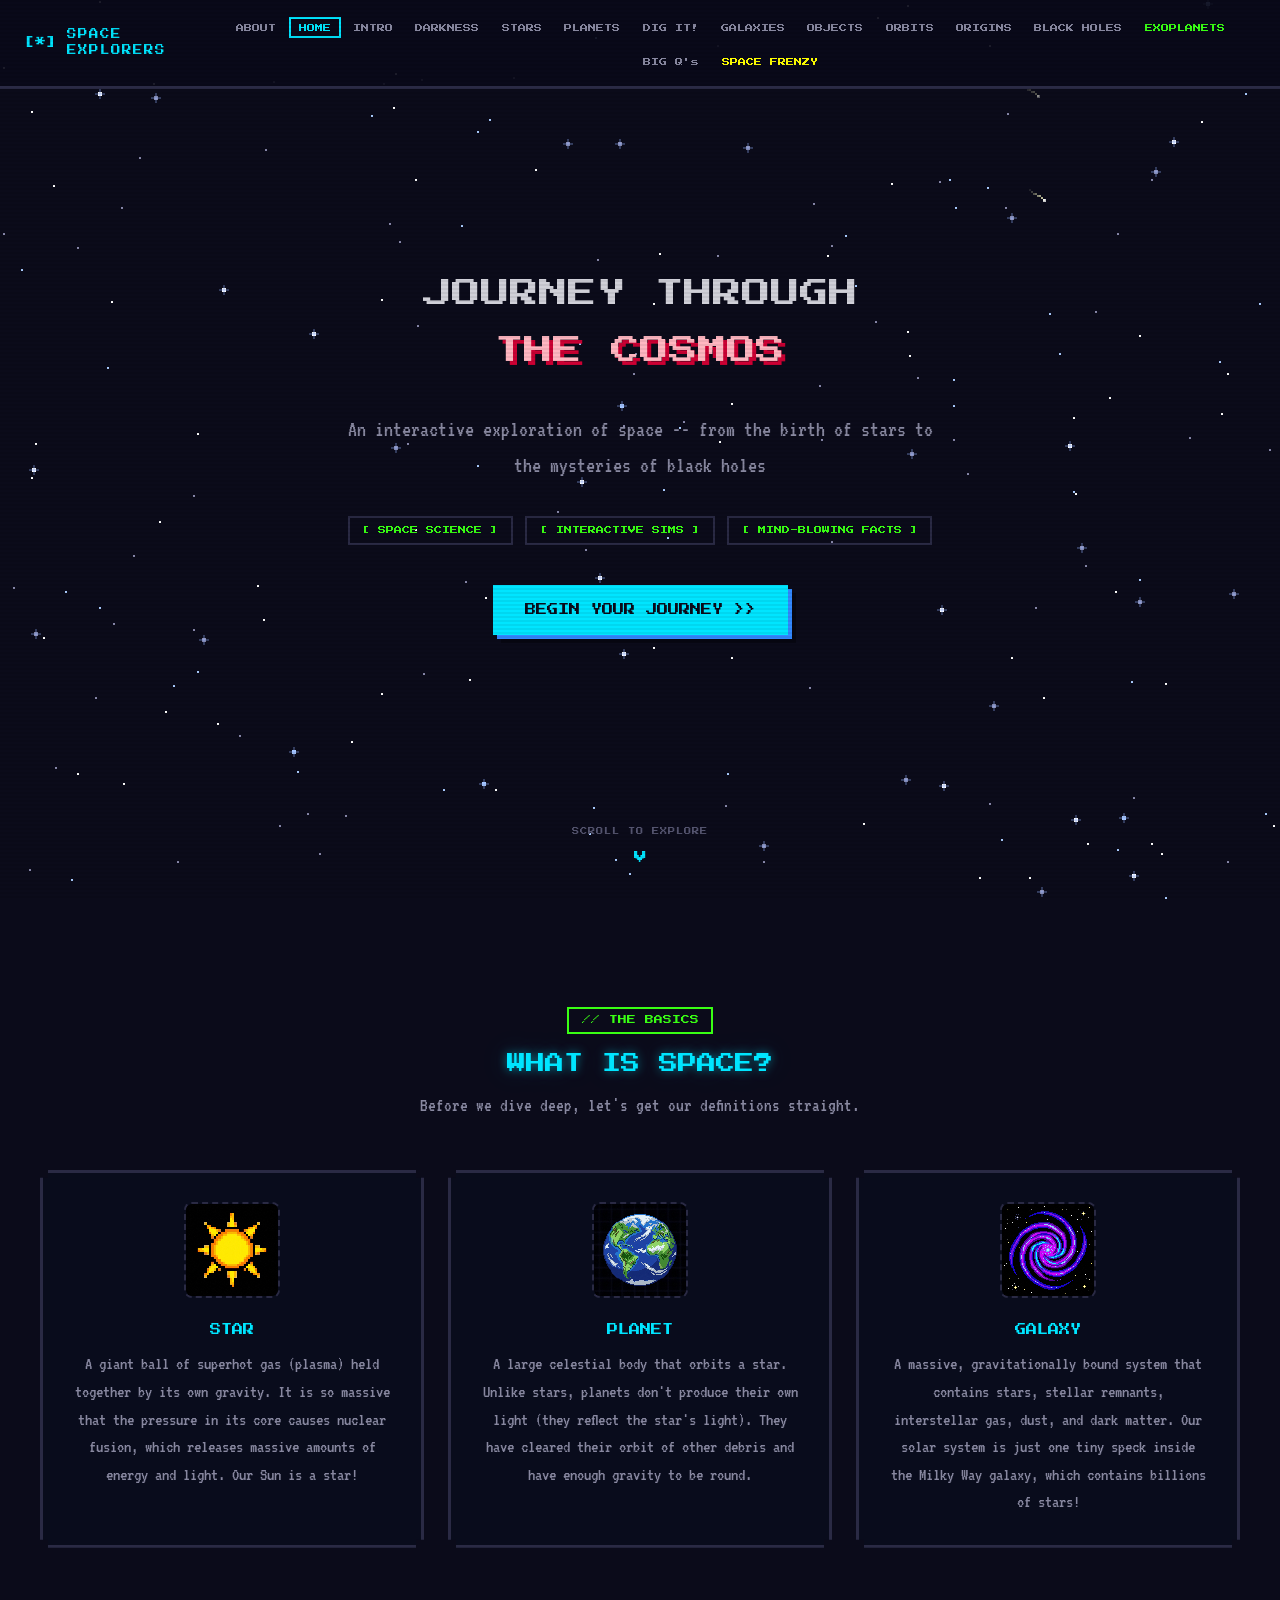
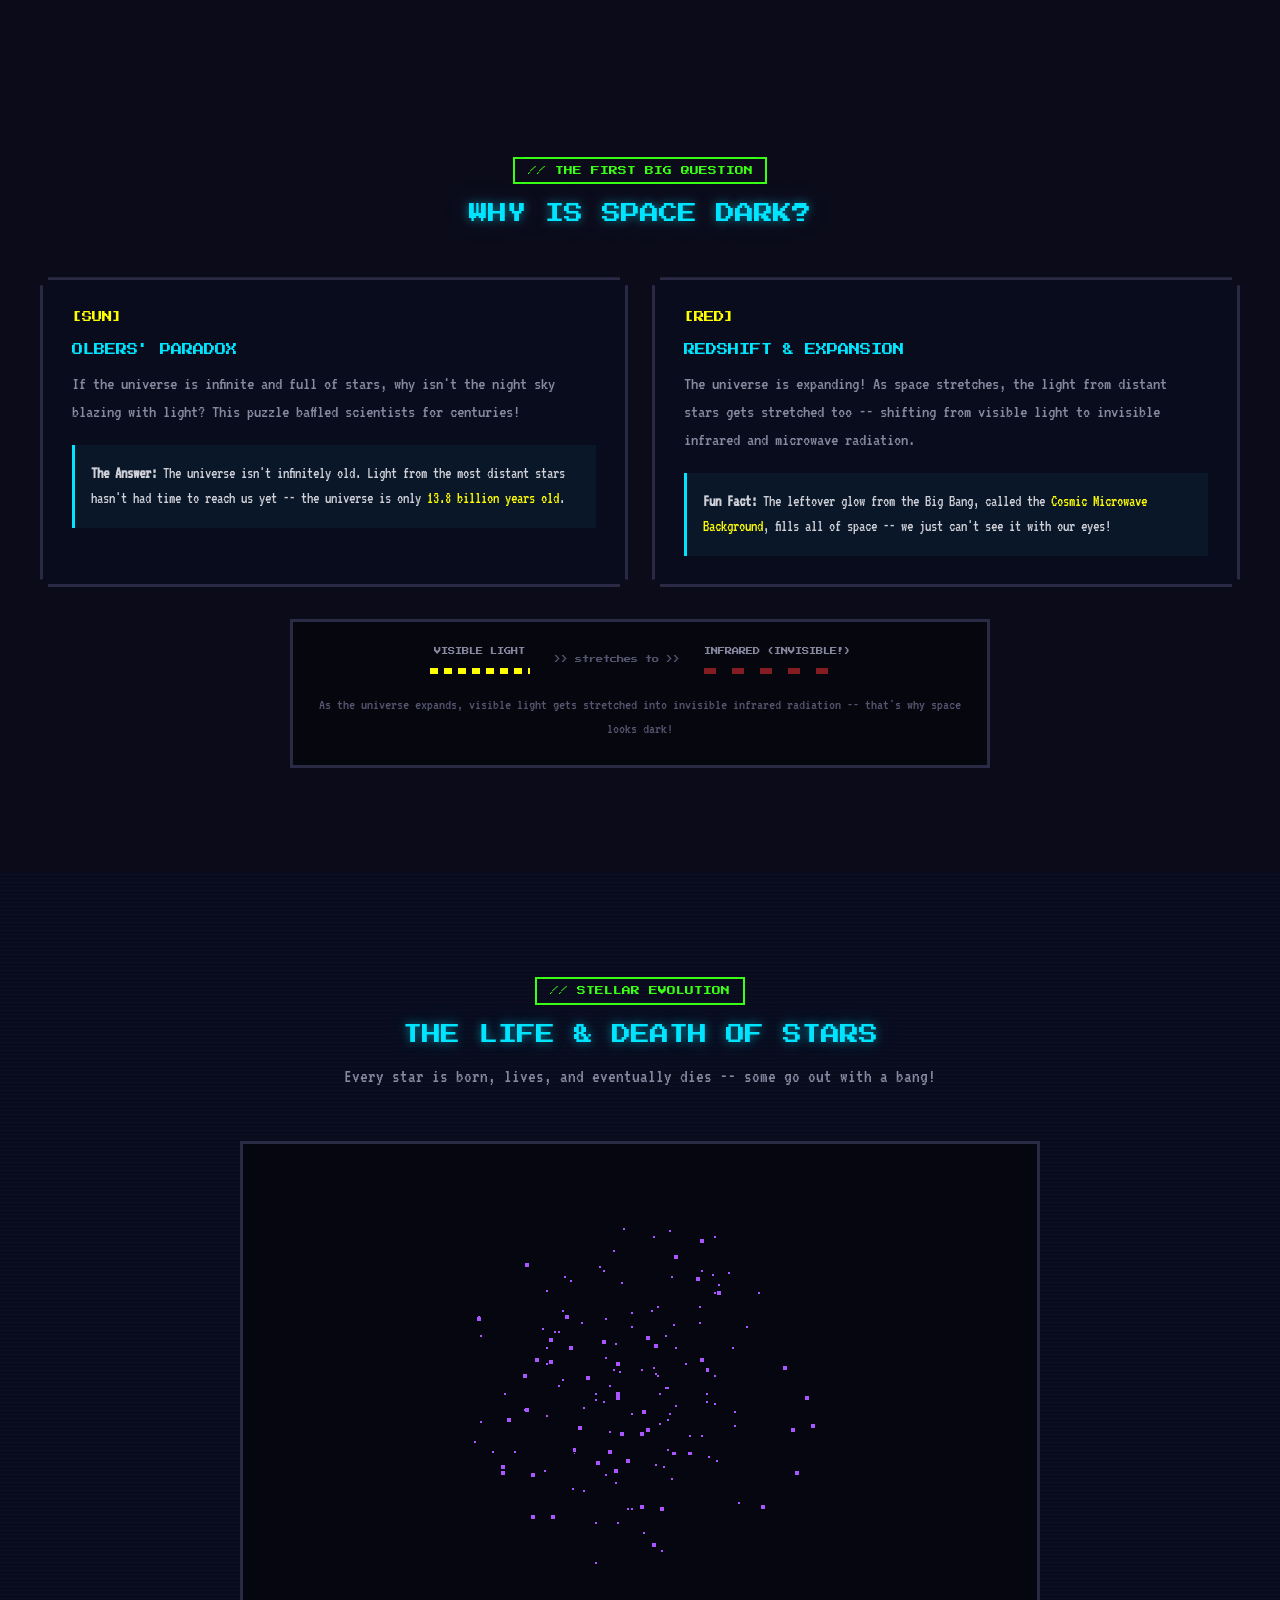
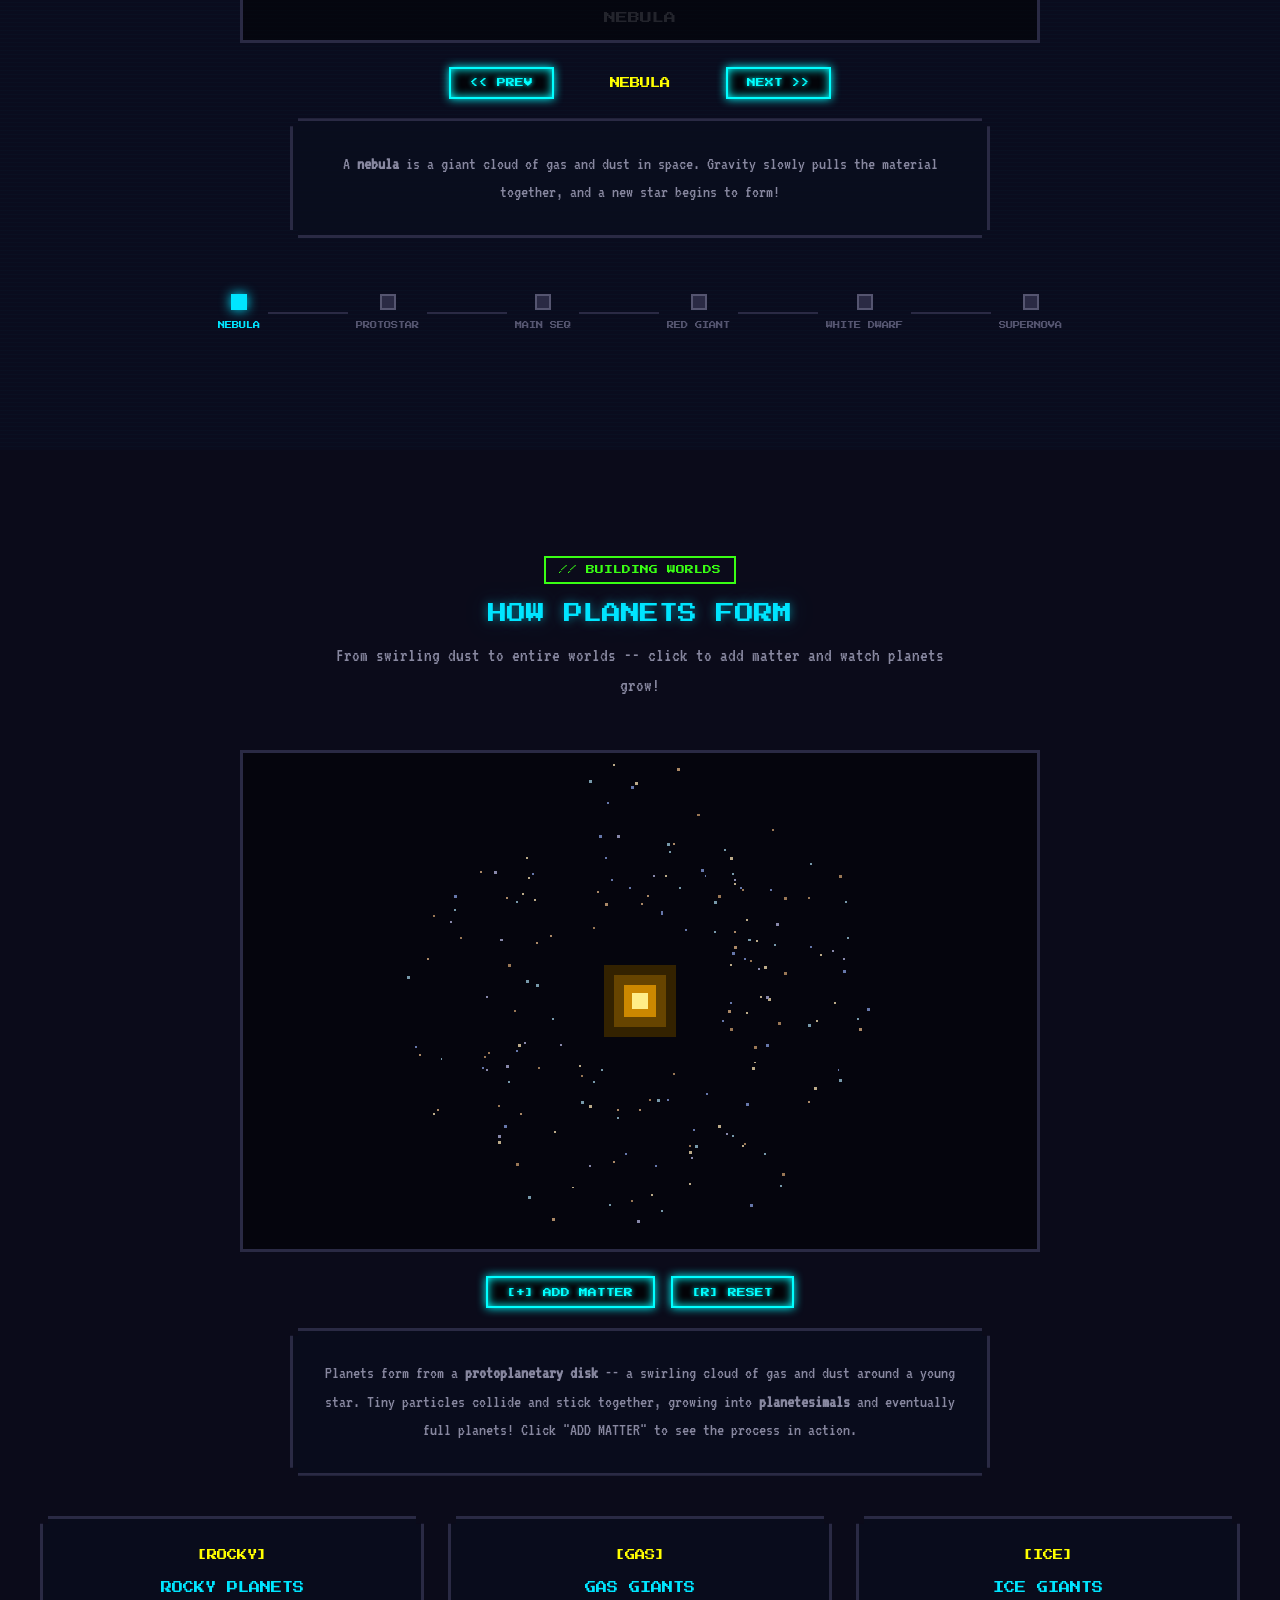
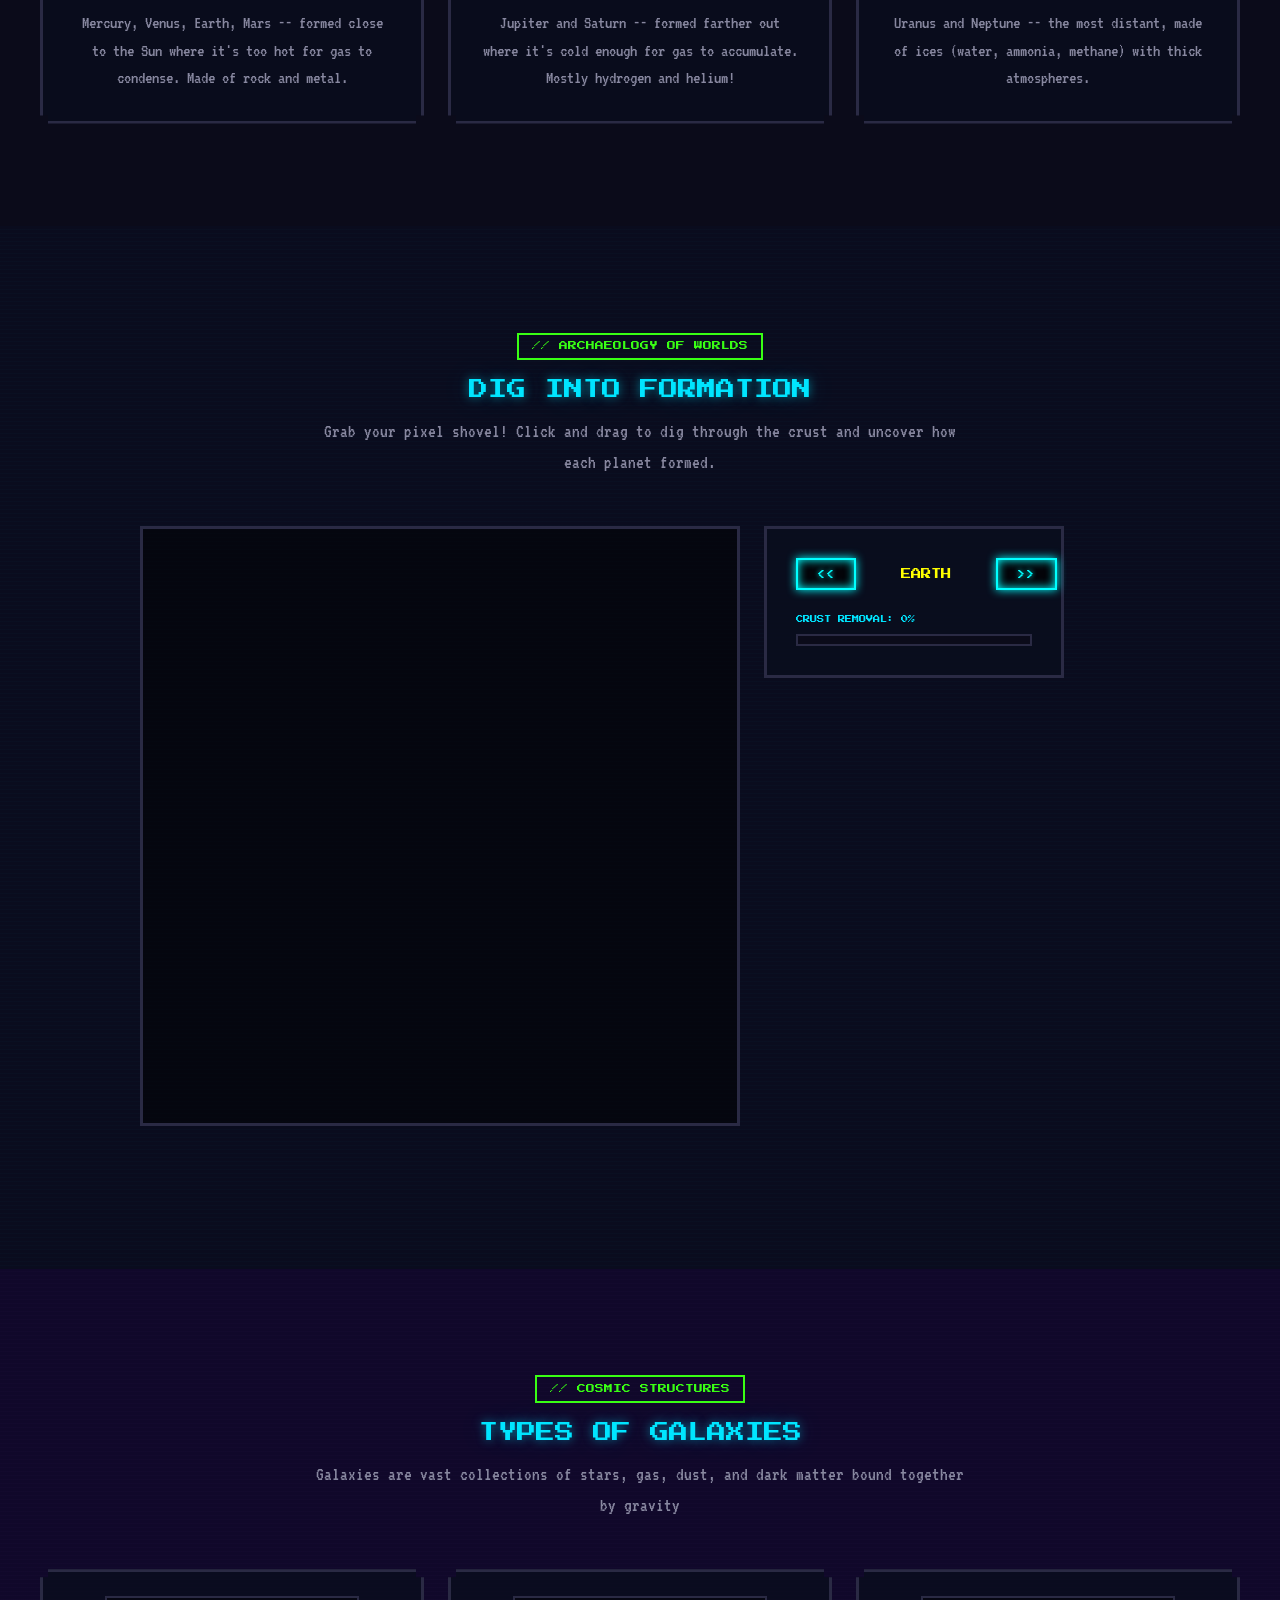
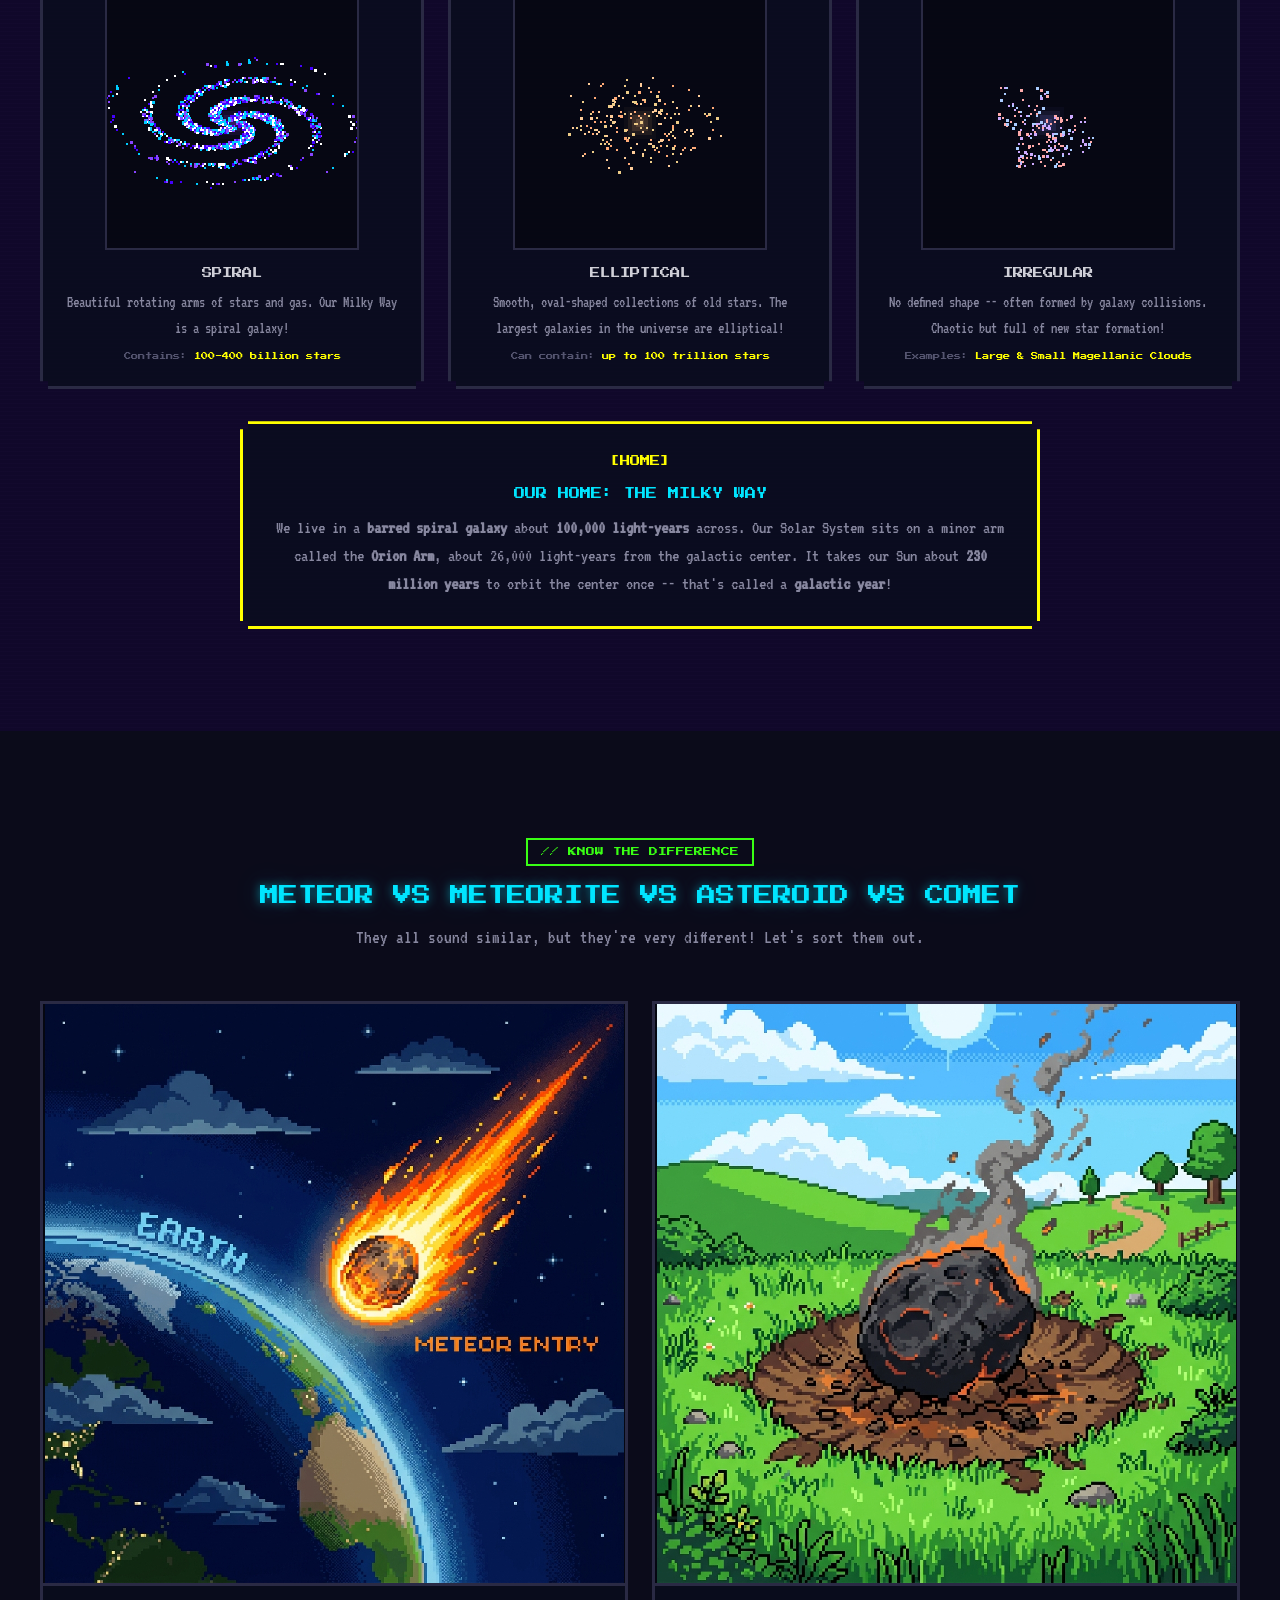
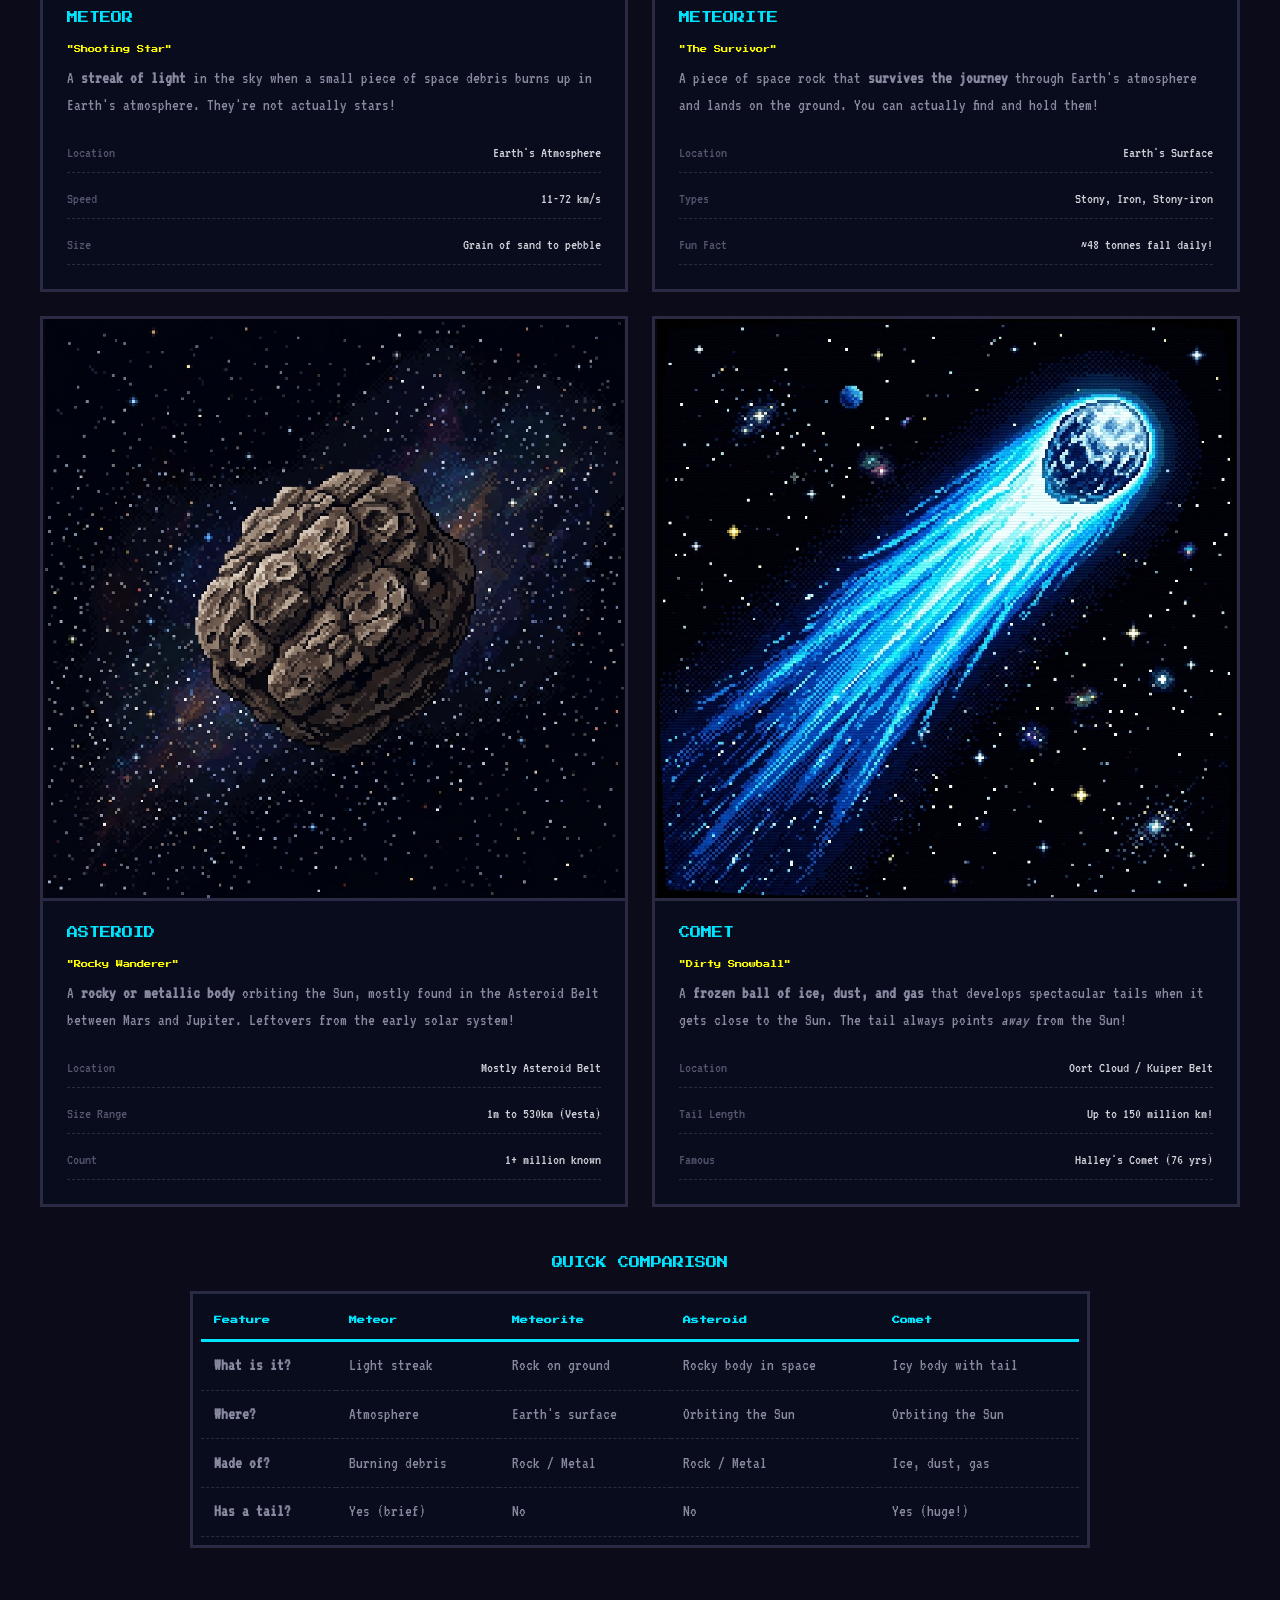
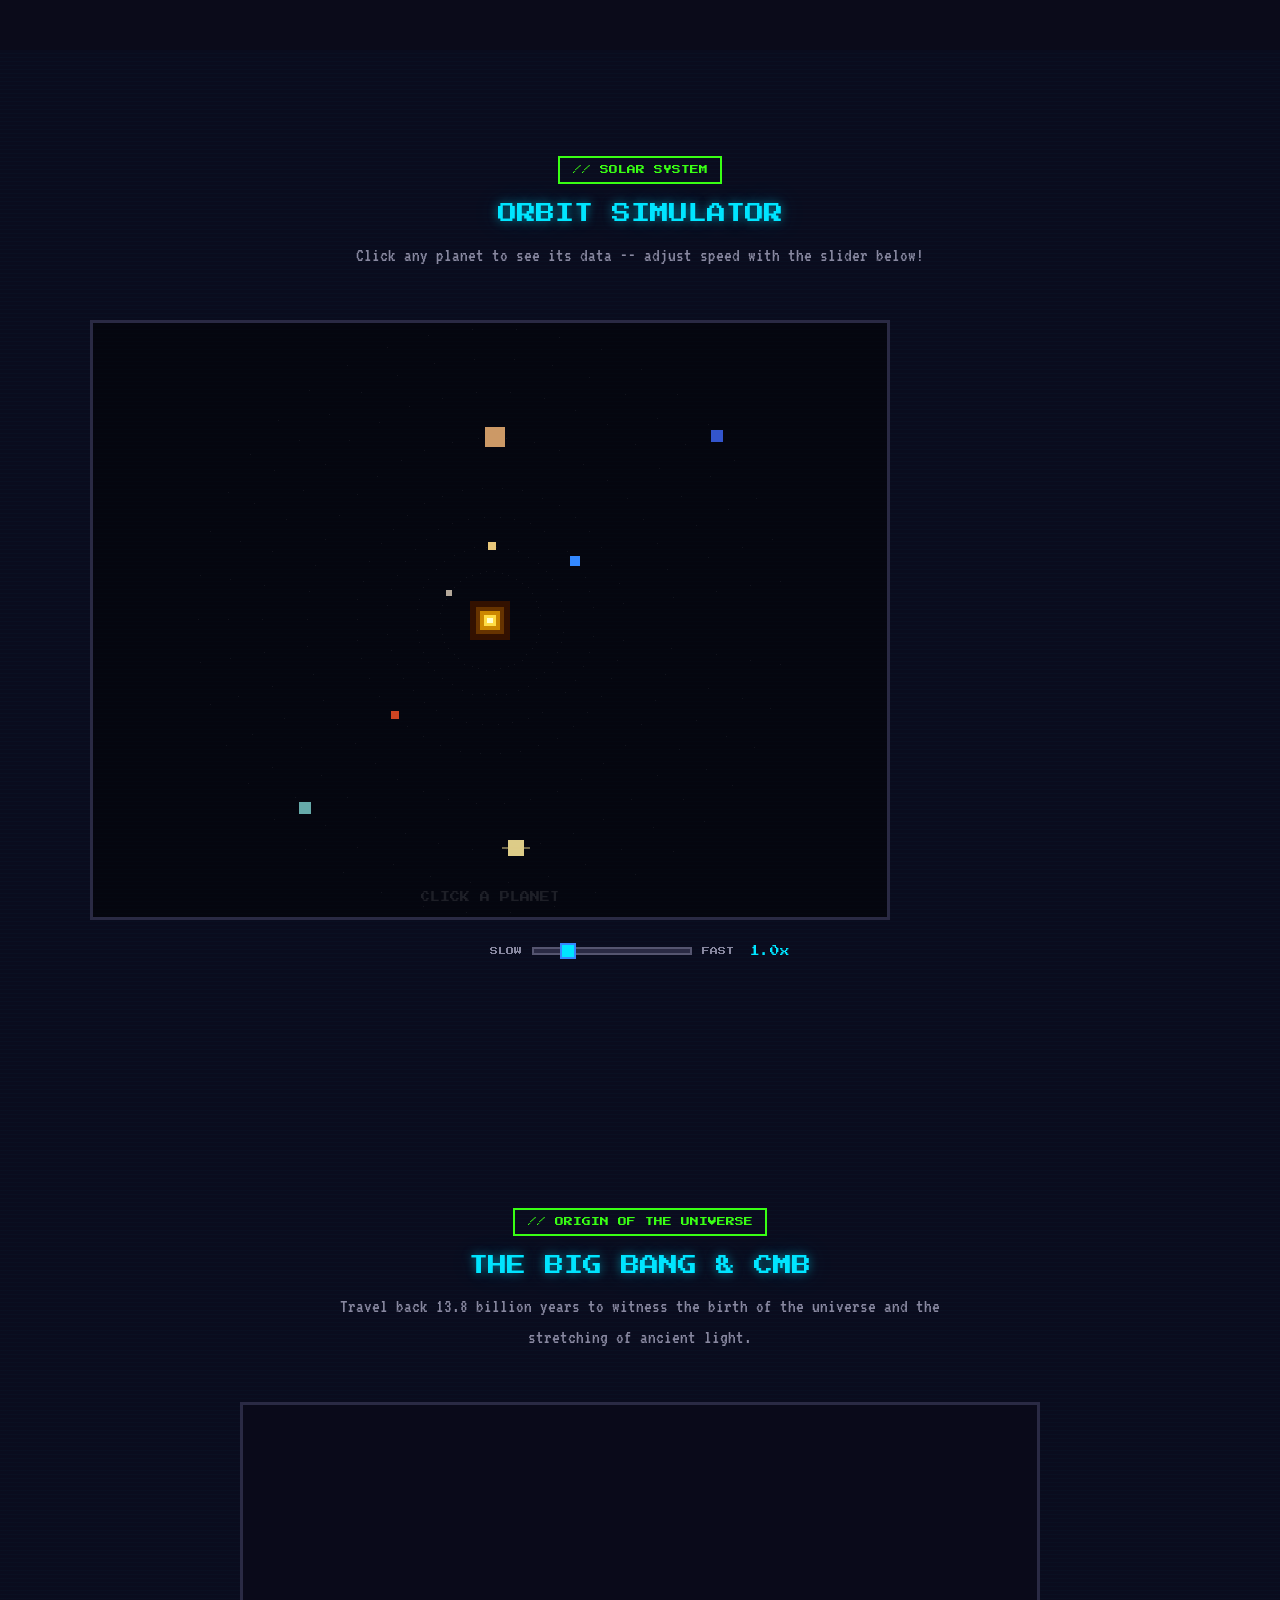
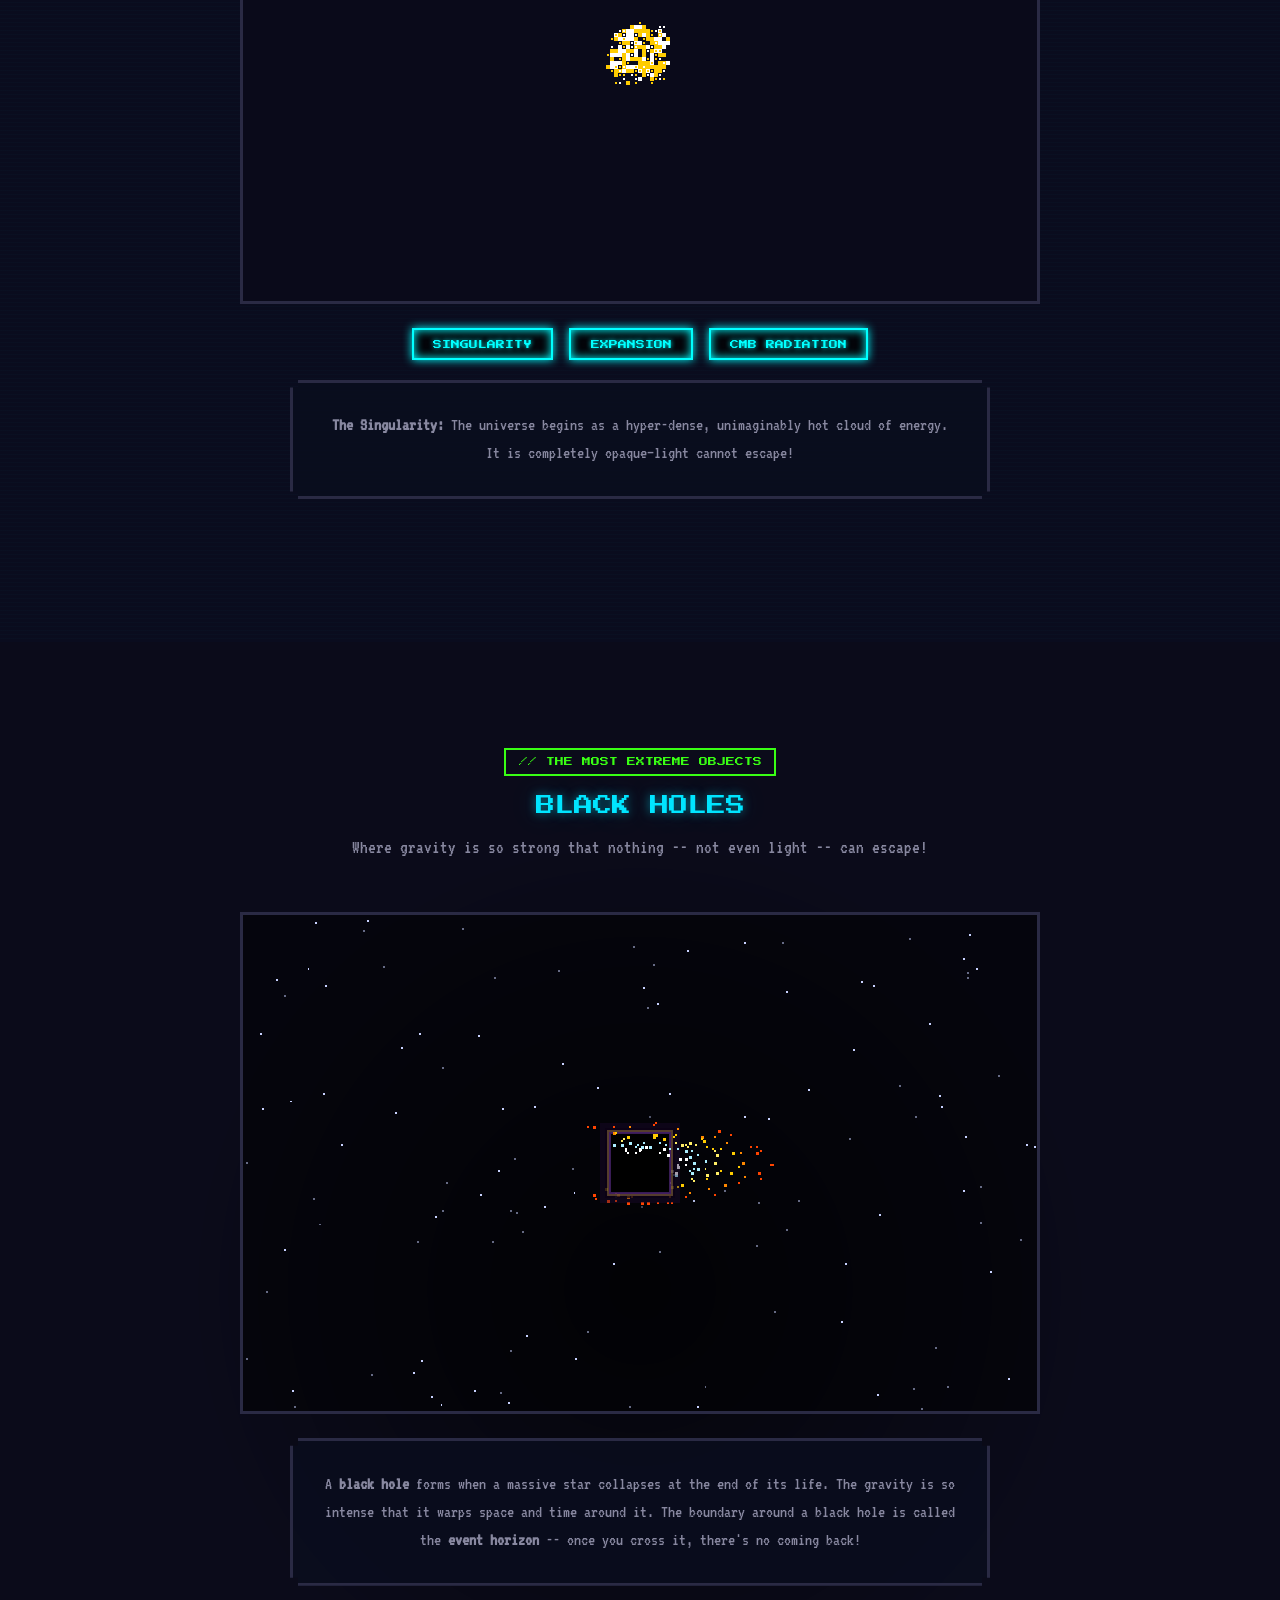
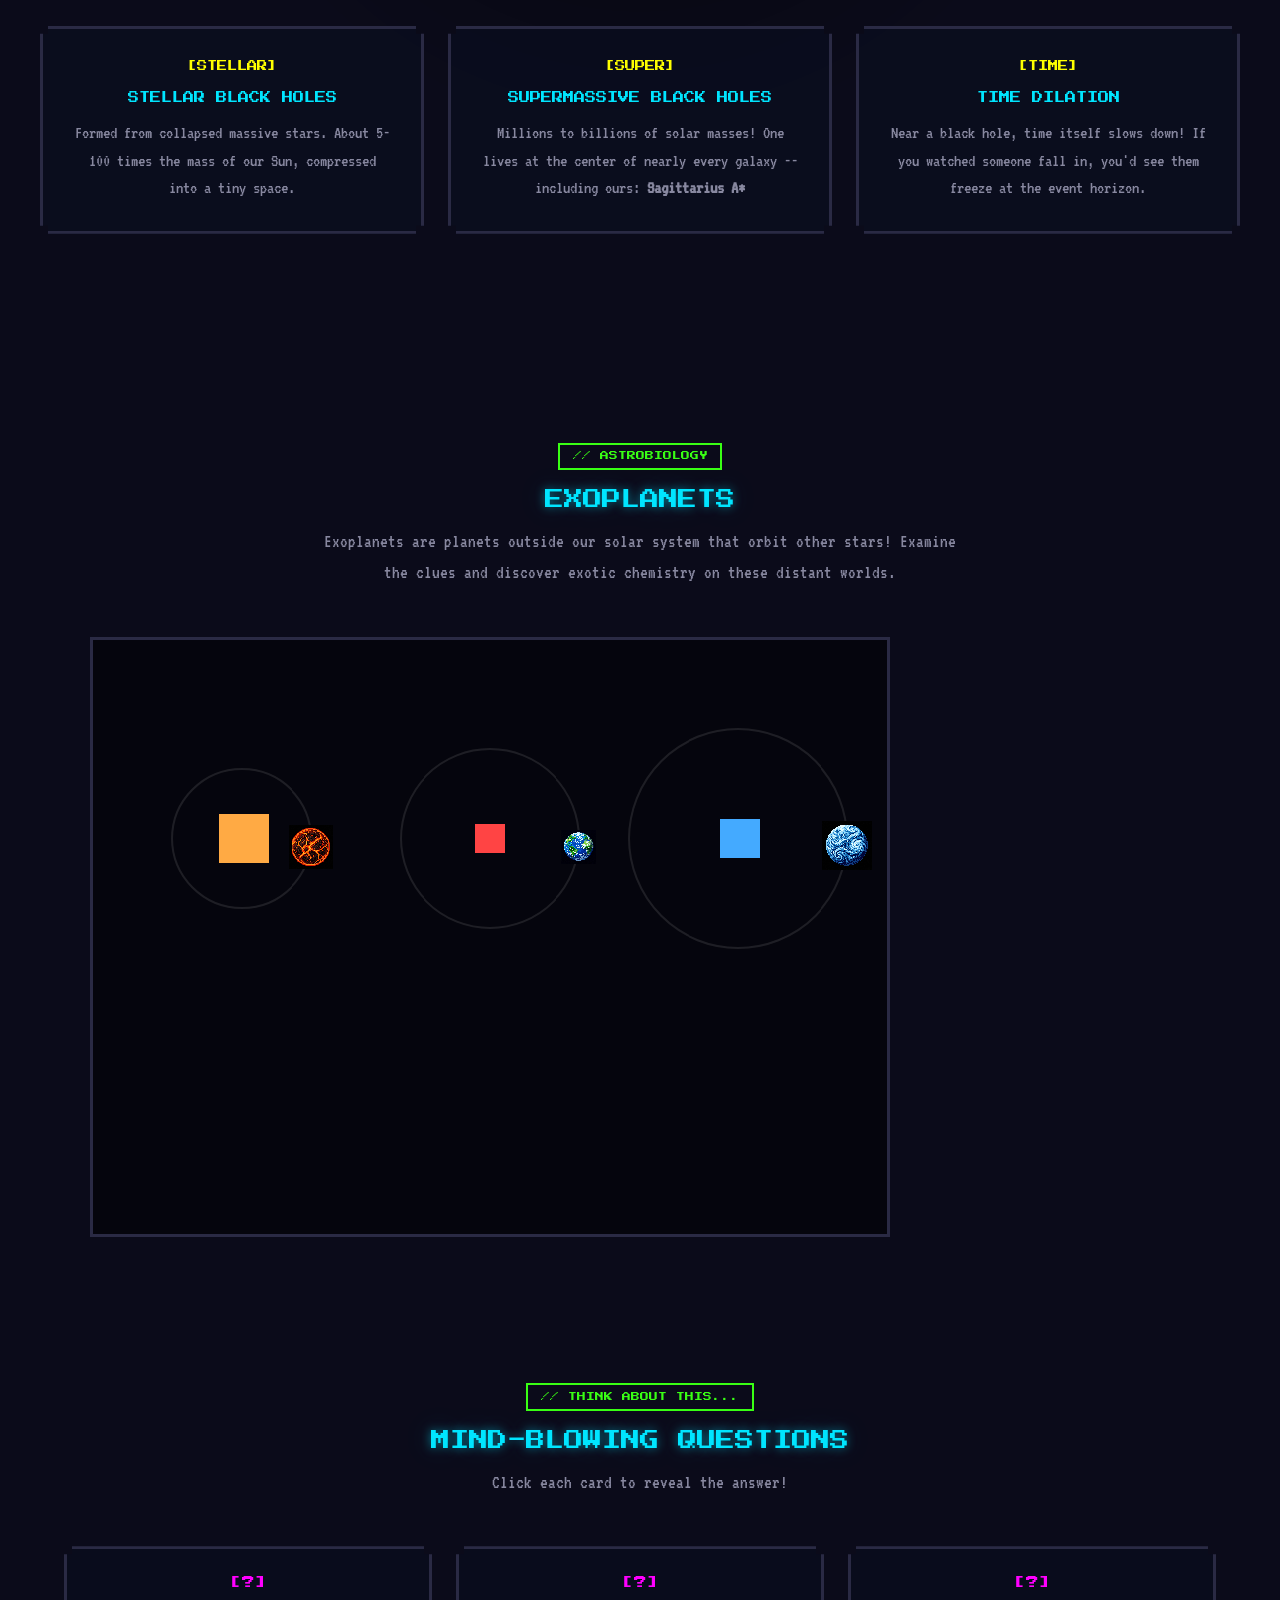
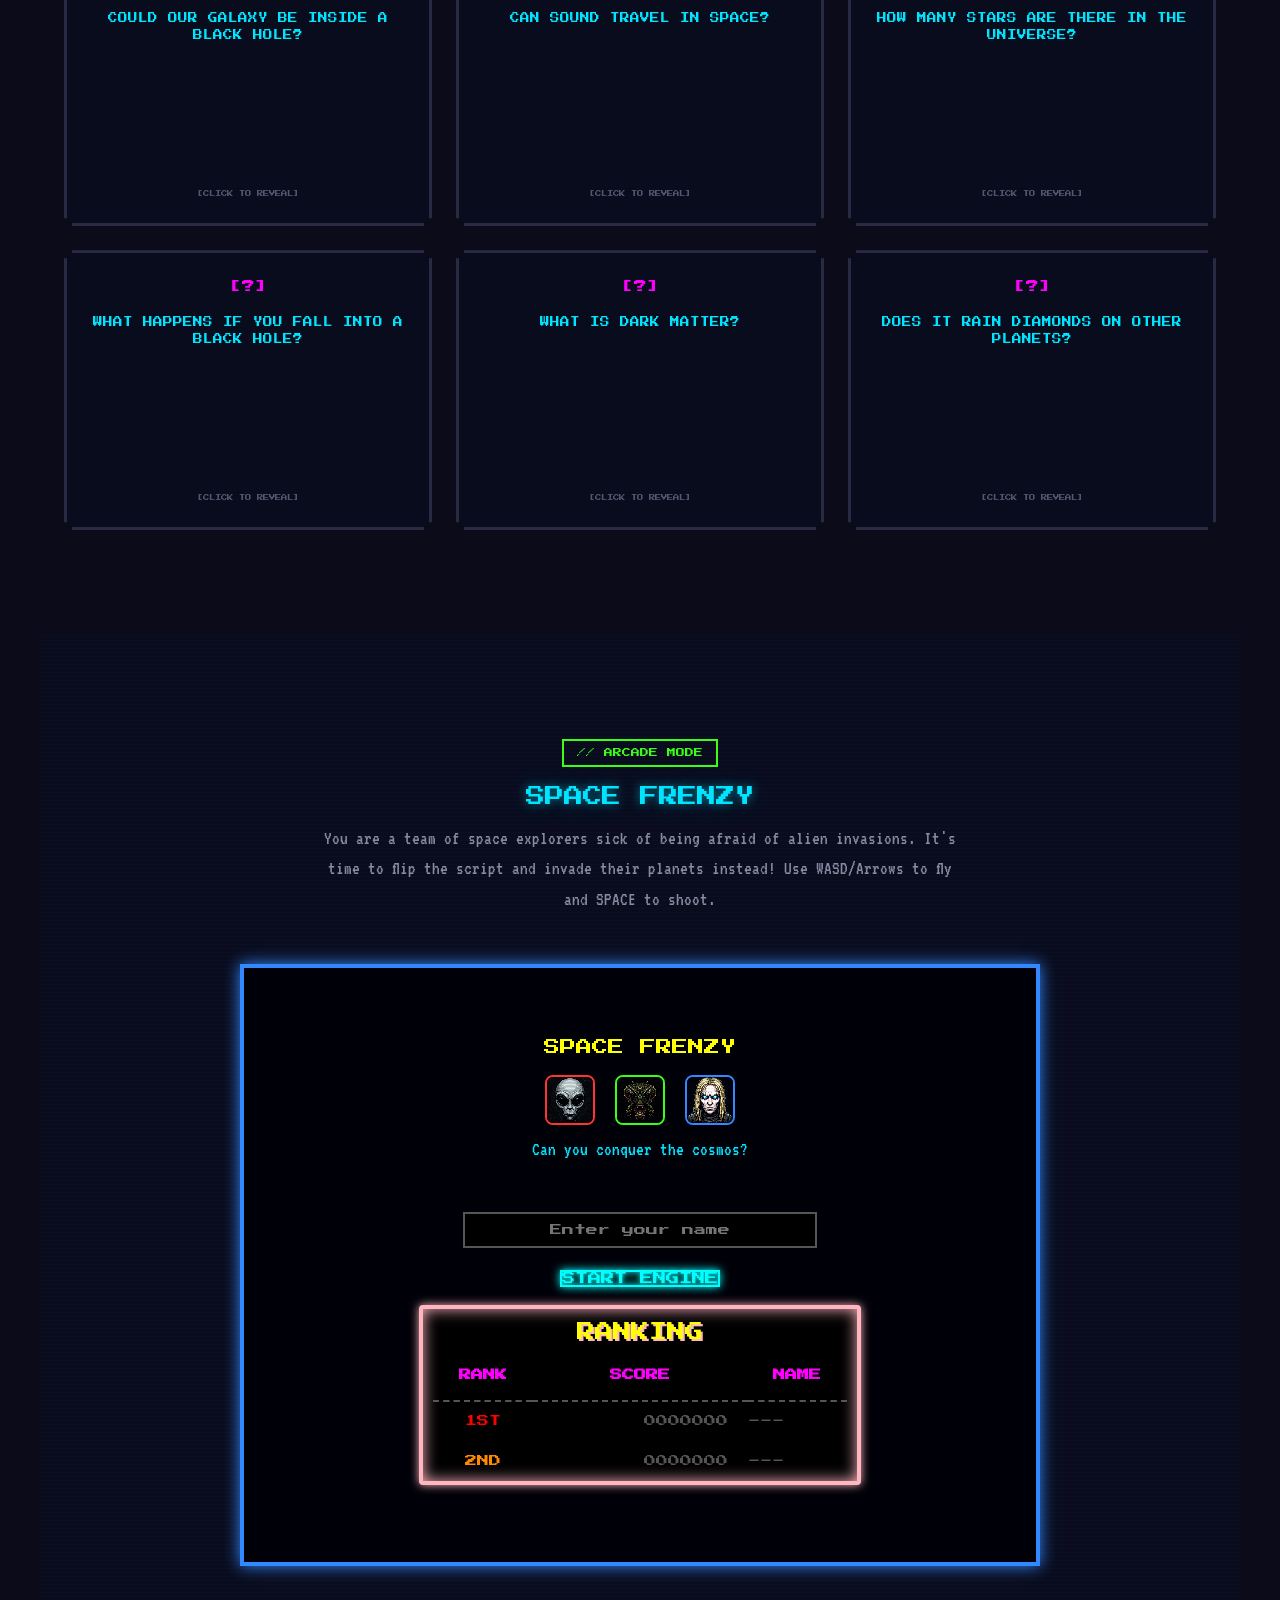
==== commit 882cf295: "Feat: Add Pause feature, Glowing Bullets, Contact Damage, and Spaghetti Monster red lips visual upgr" ====
--- a/index.html
+++ b/index.html
@@ -927,7 +927,7 @@
     window.orderBy = orderBy;
     window.limit = limit;
   </script>
-  <script src="app.js?v=15"></script>
+  <script src="app.js?v=22"></script>
   <img id="astro-img" src="./assets/astronaut_sprite.png" style="display:none;" />
   <img id="rbox-img" src="./assets/riddle_box.png" style="display:none;" />
 </body>
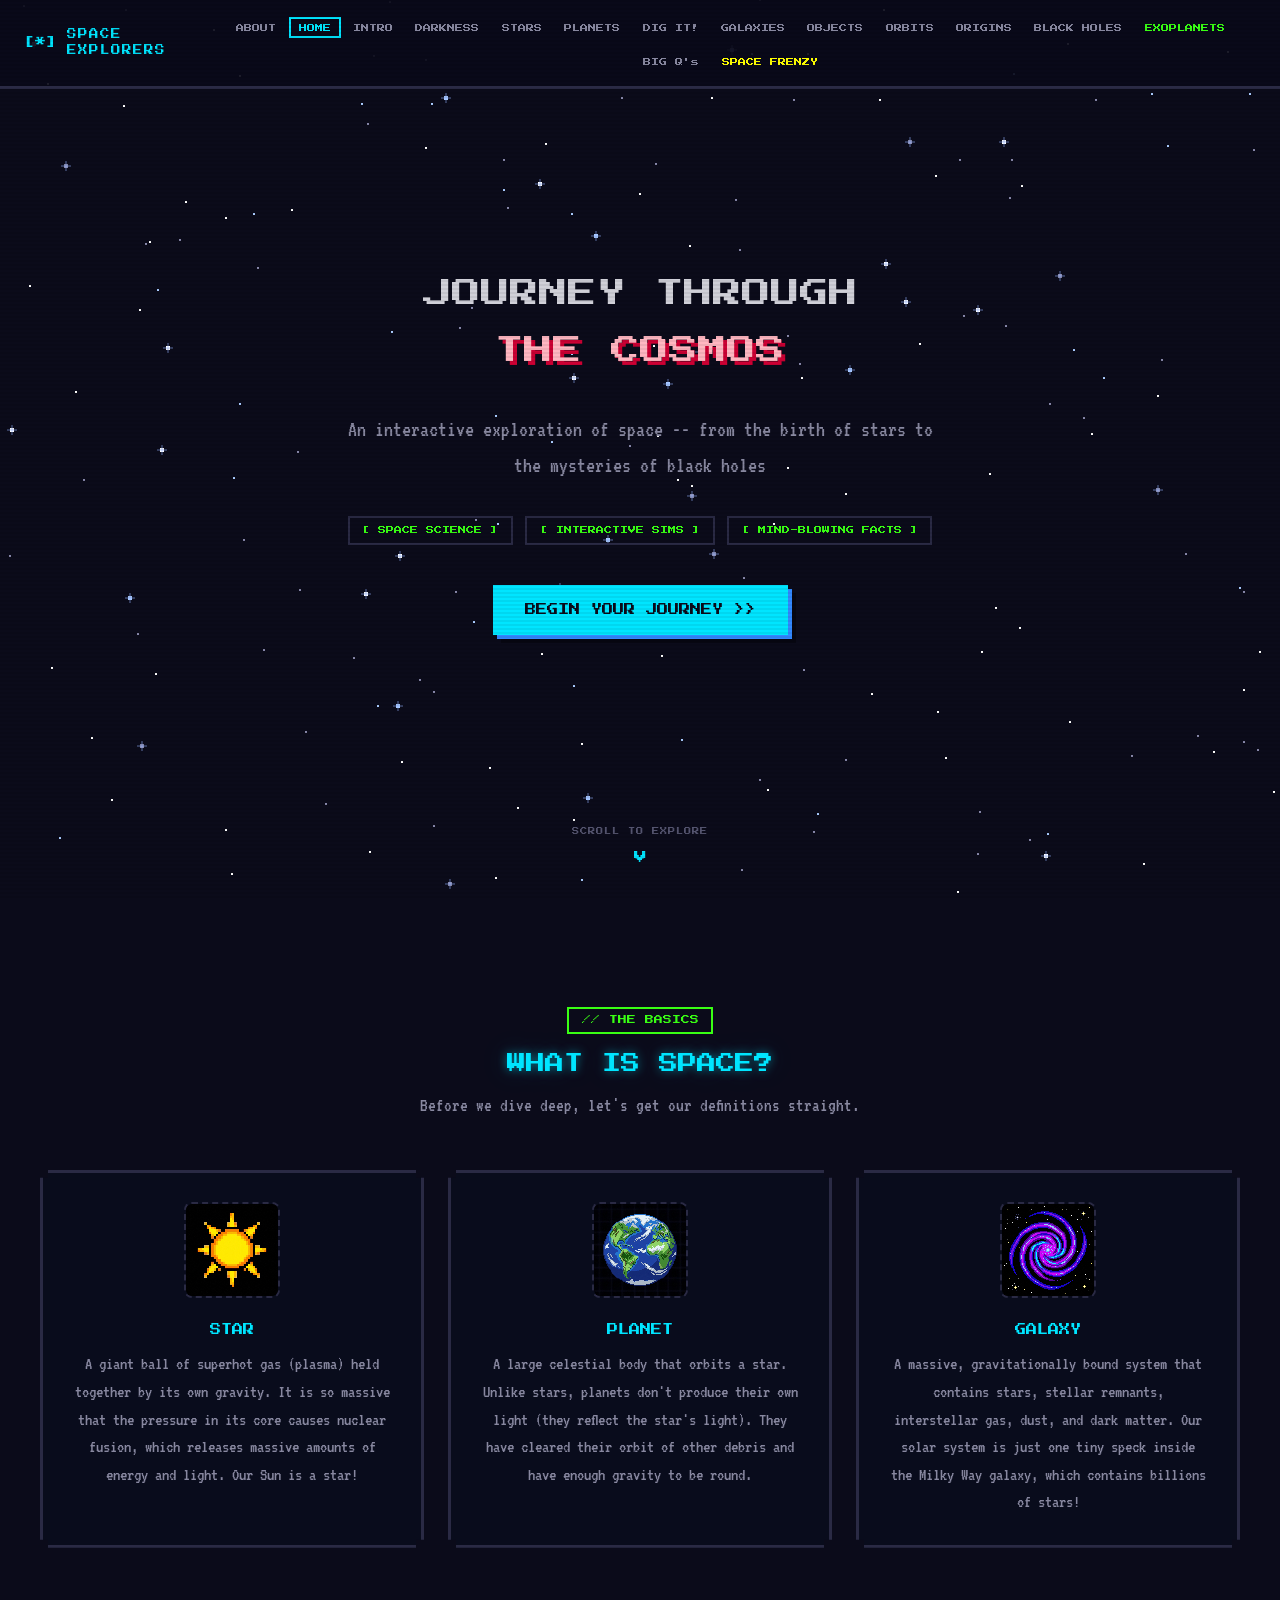
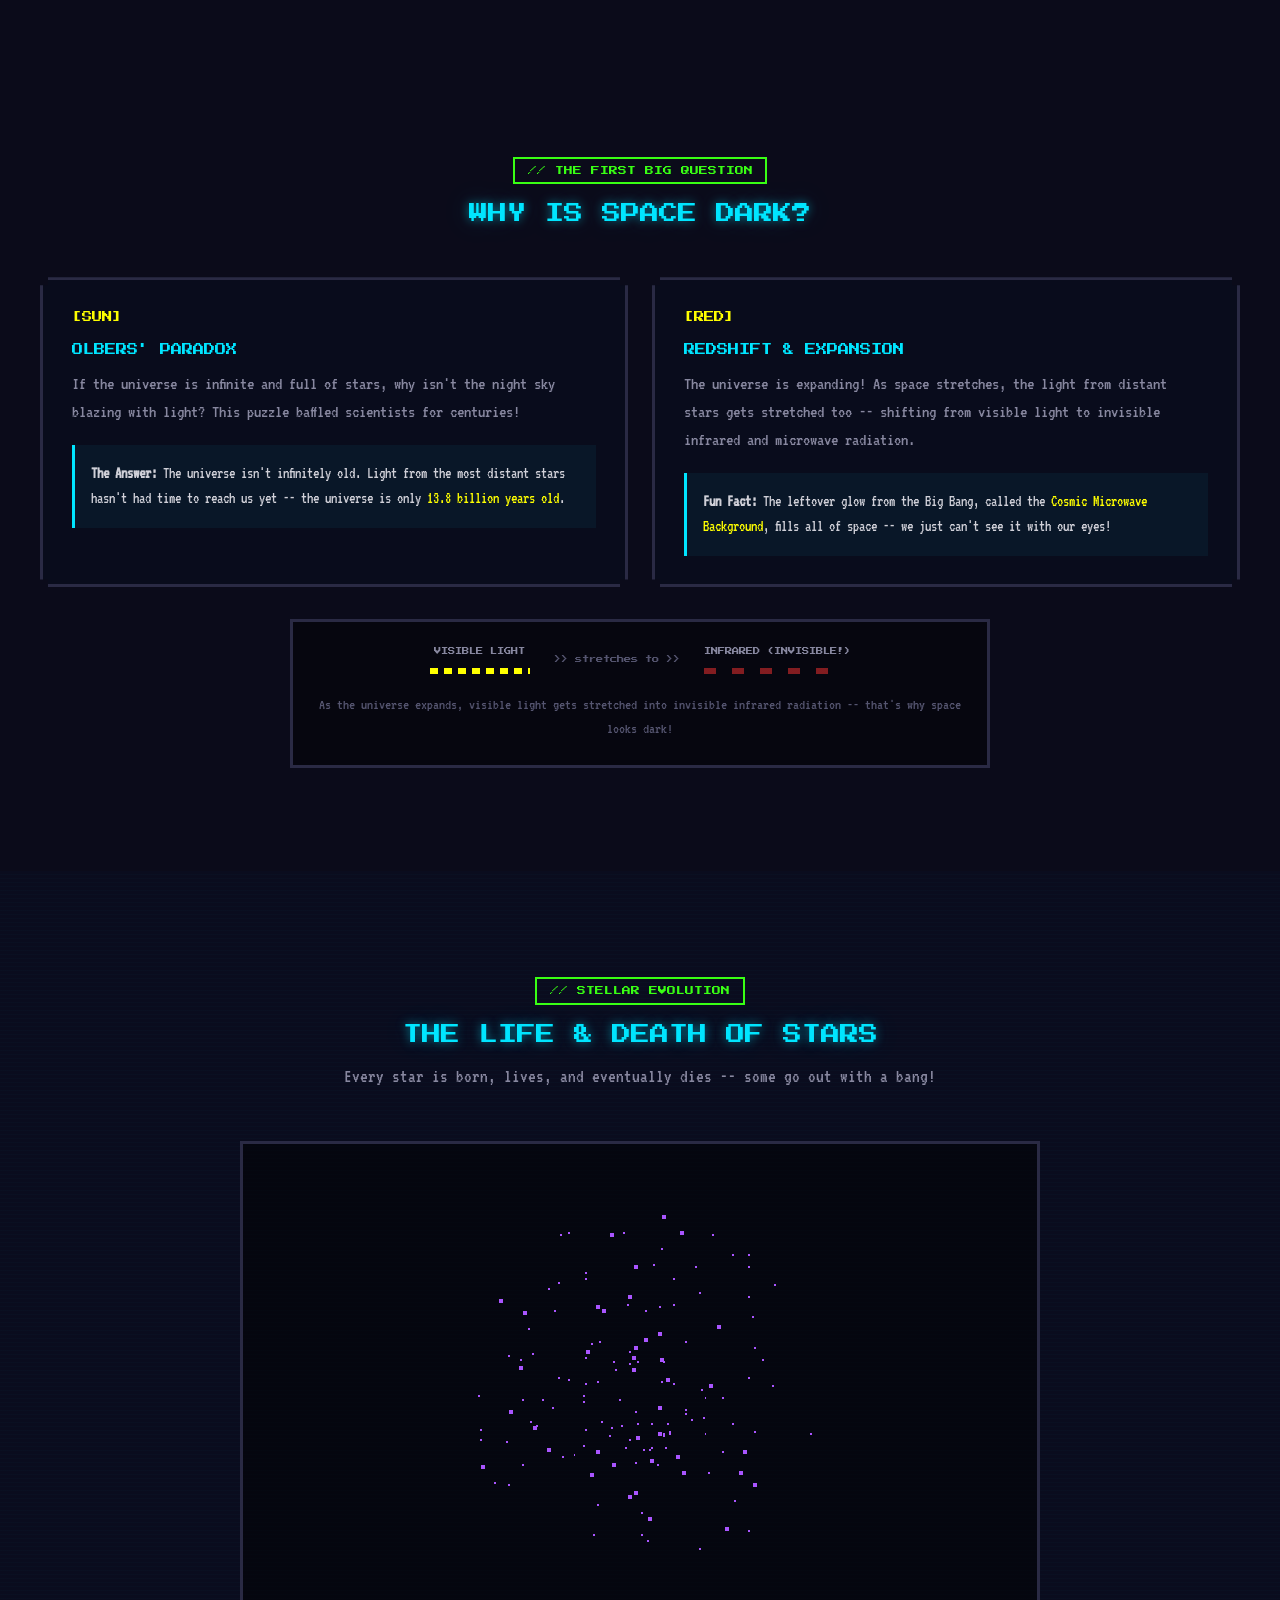
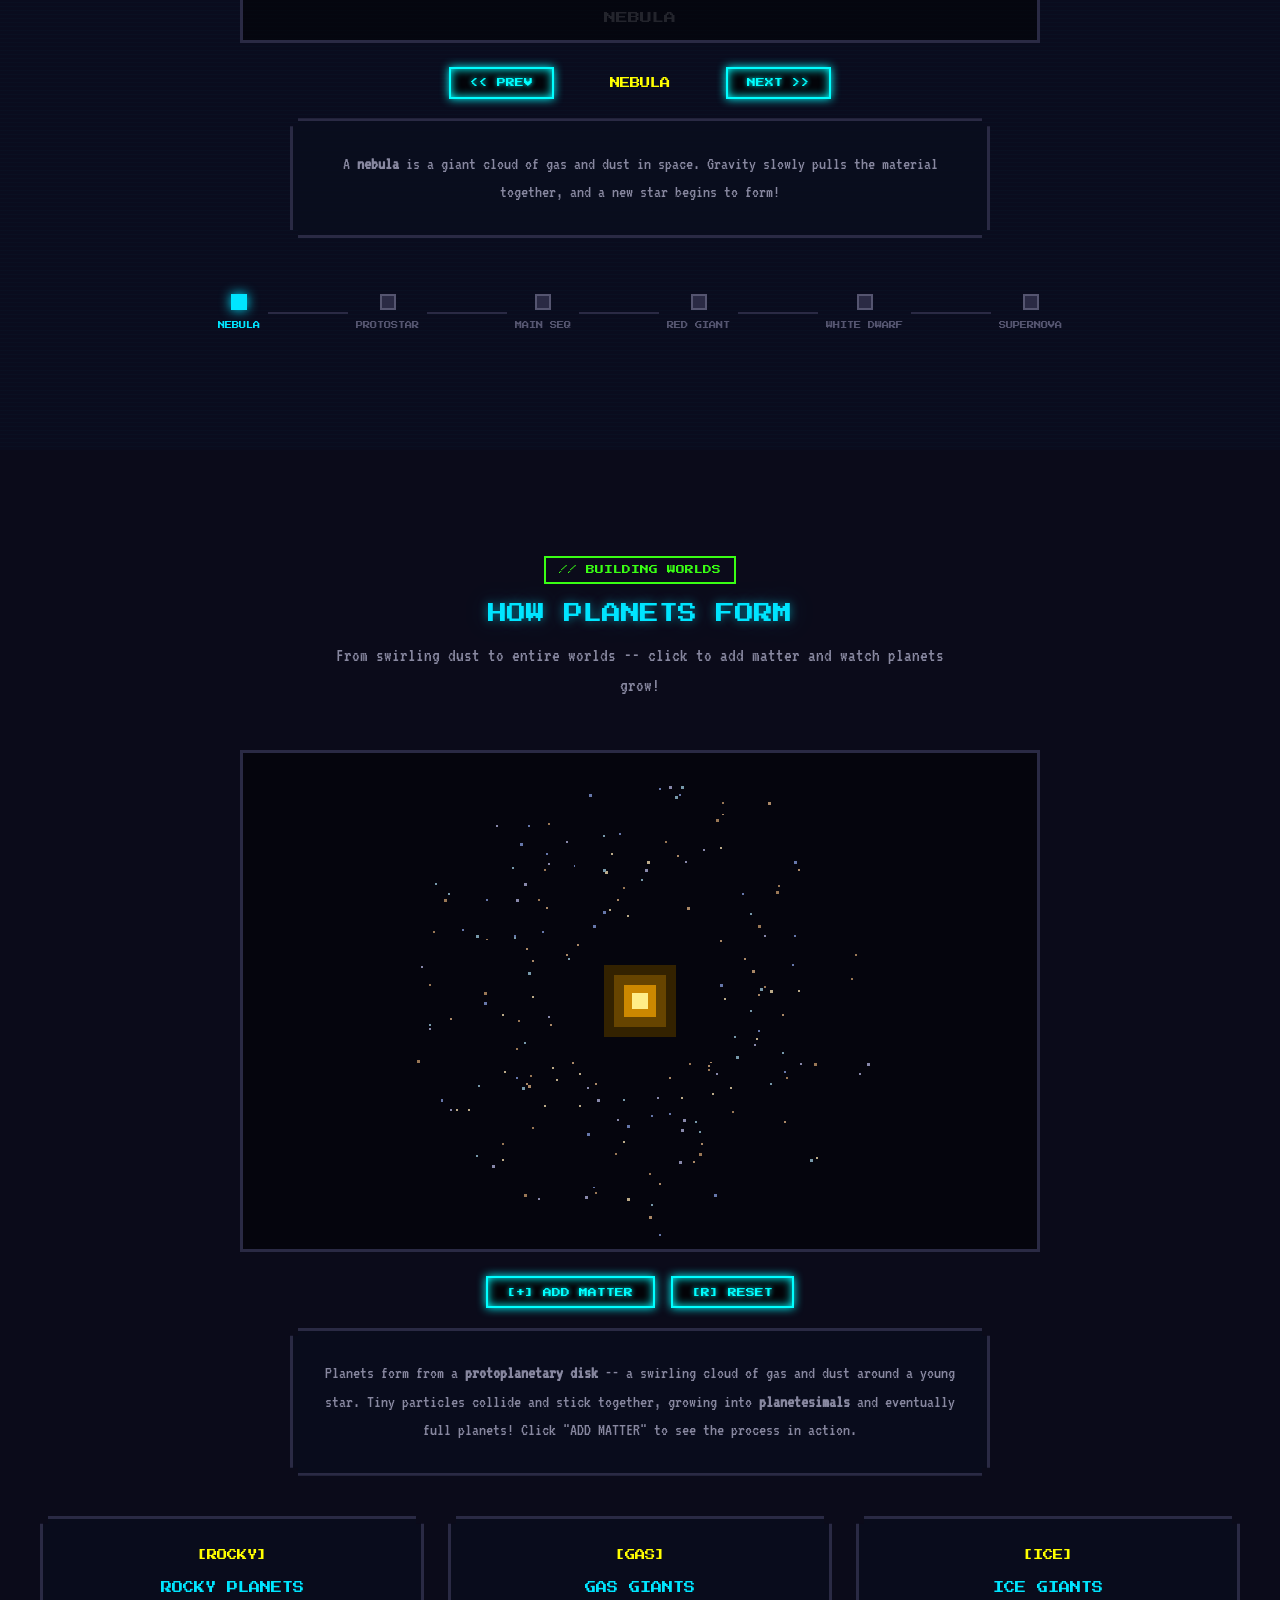
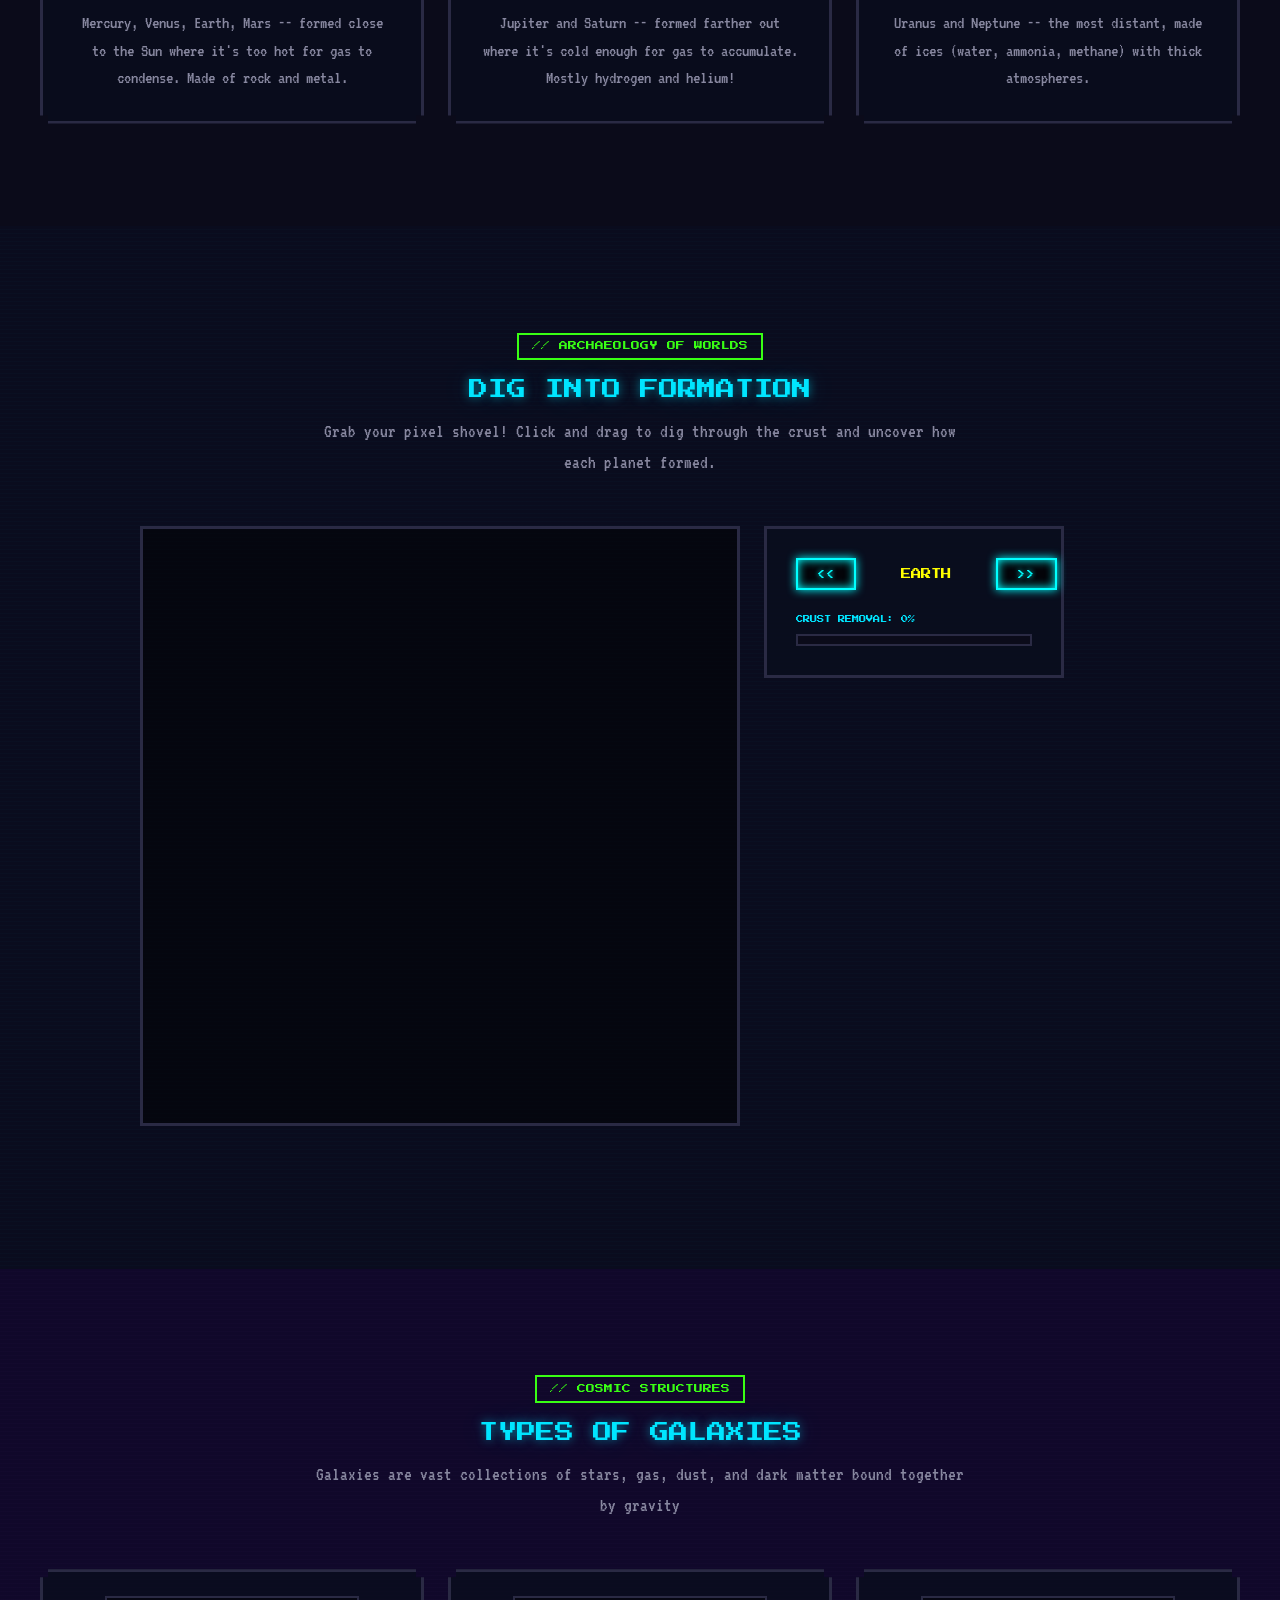
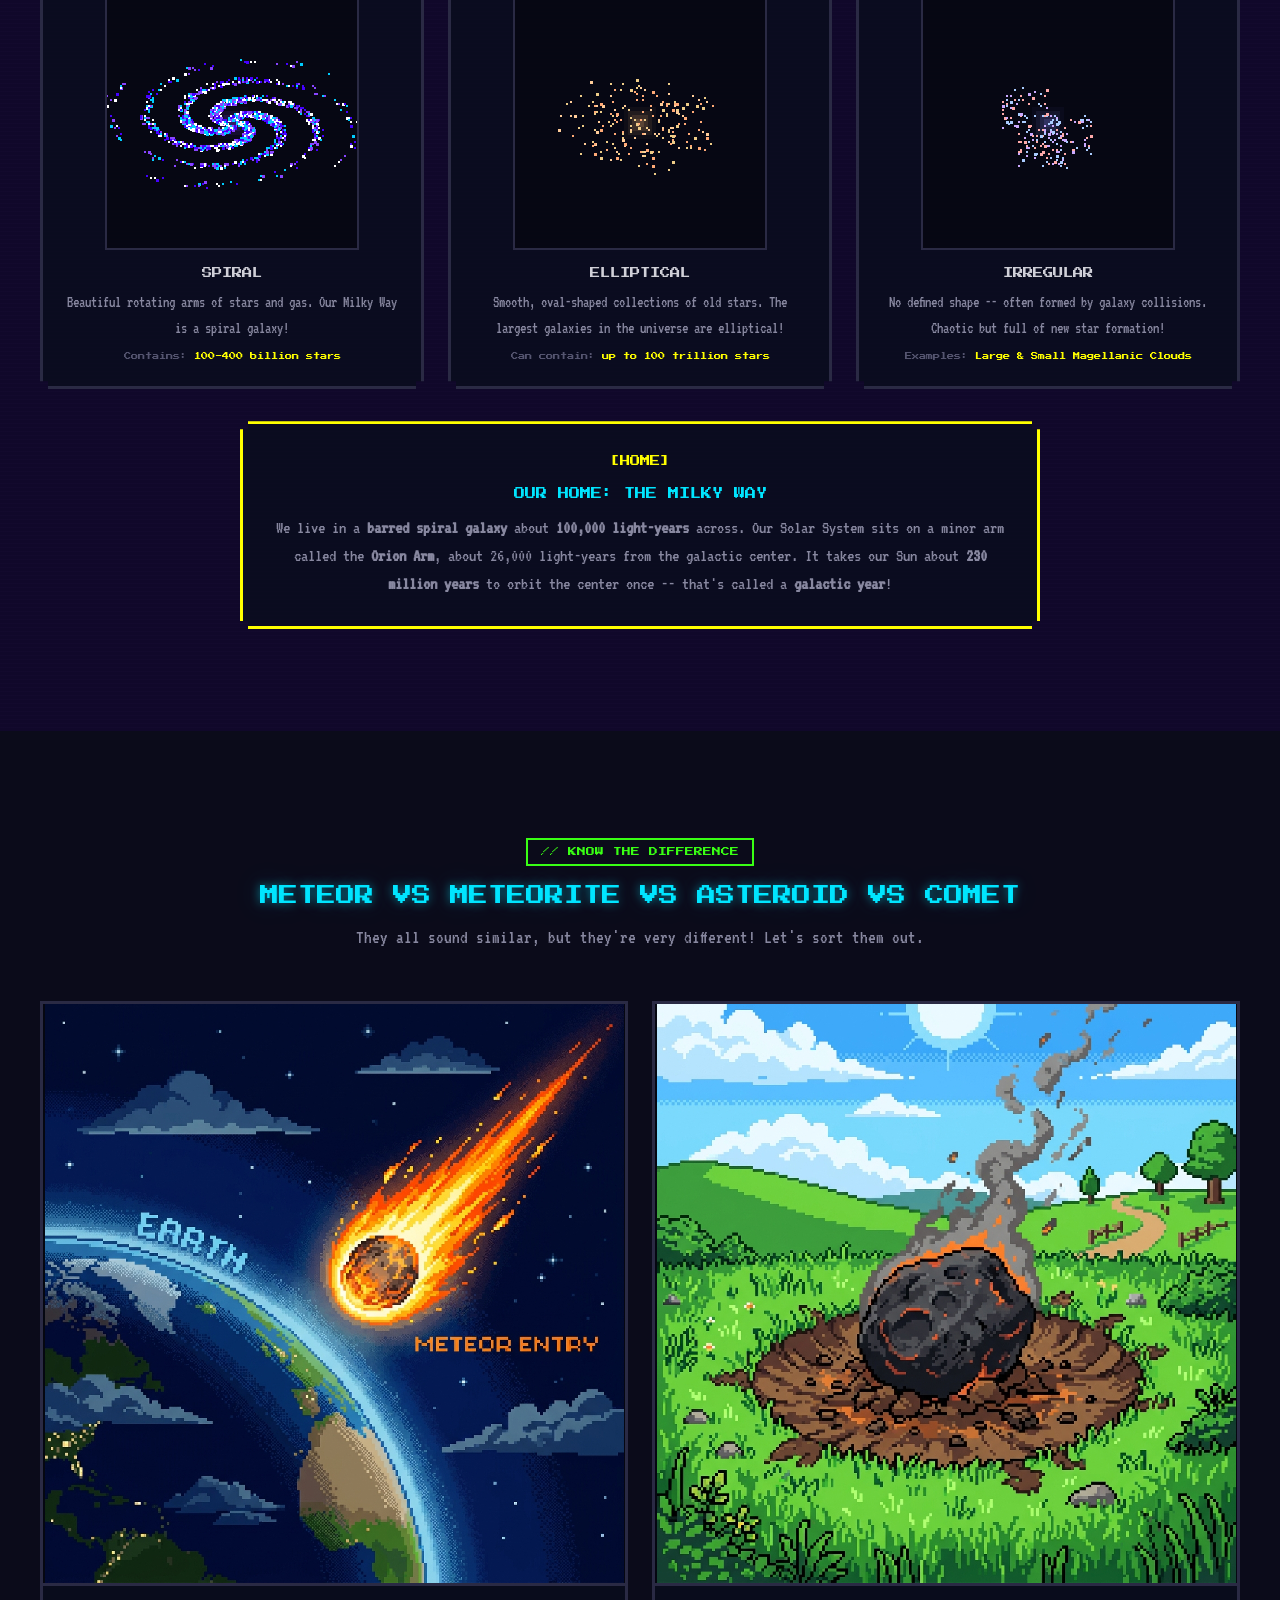
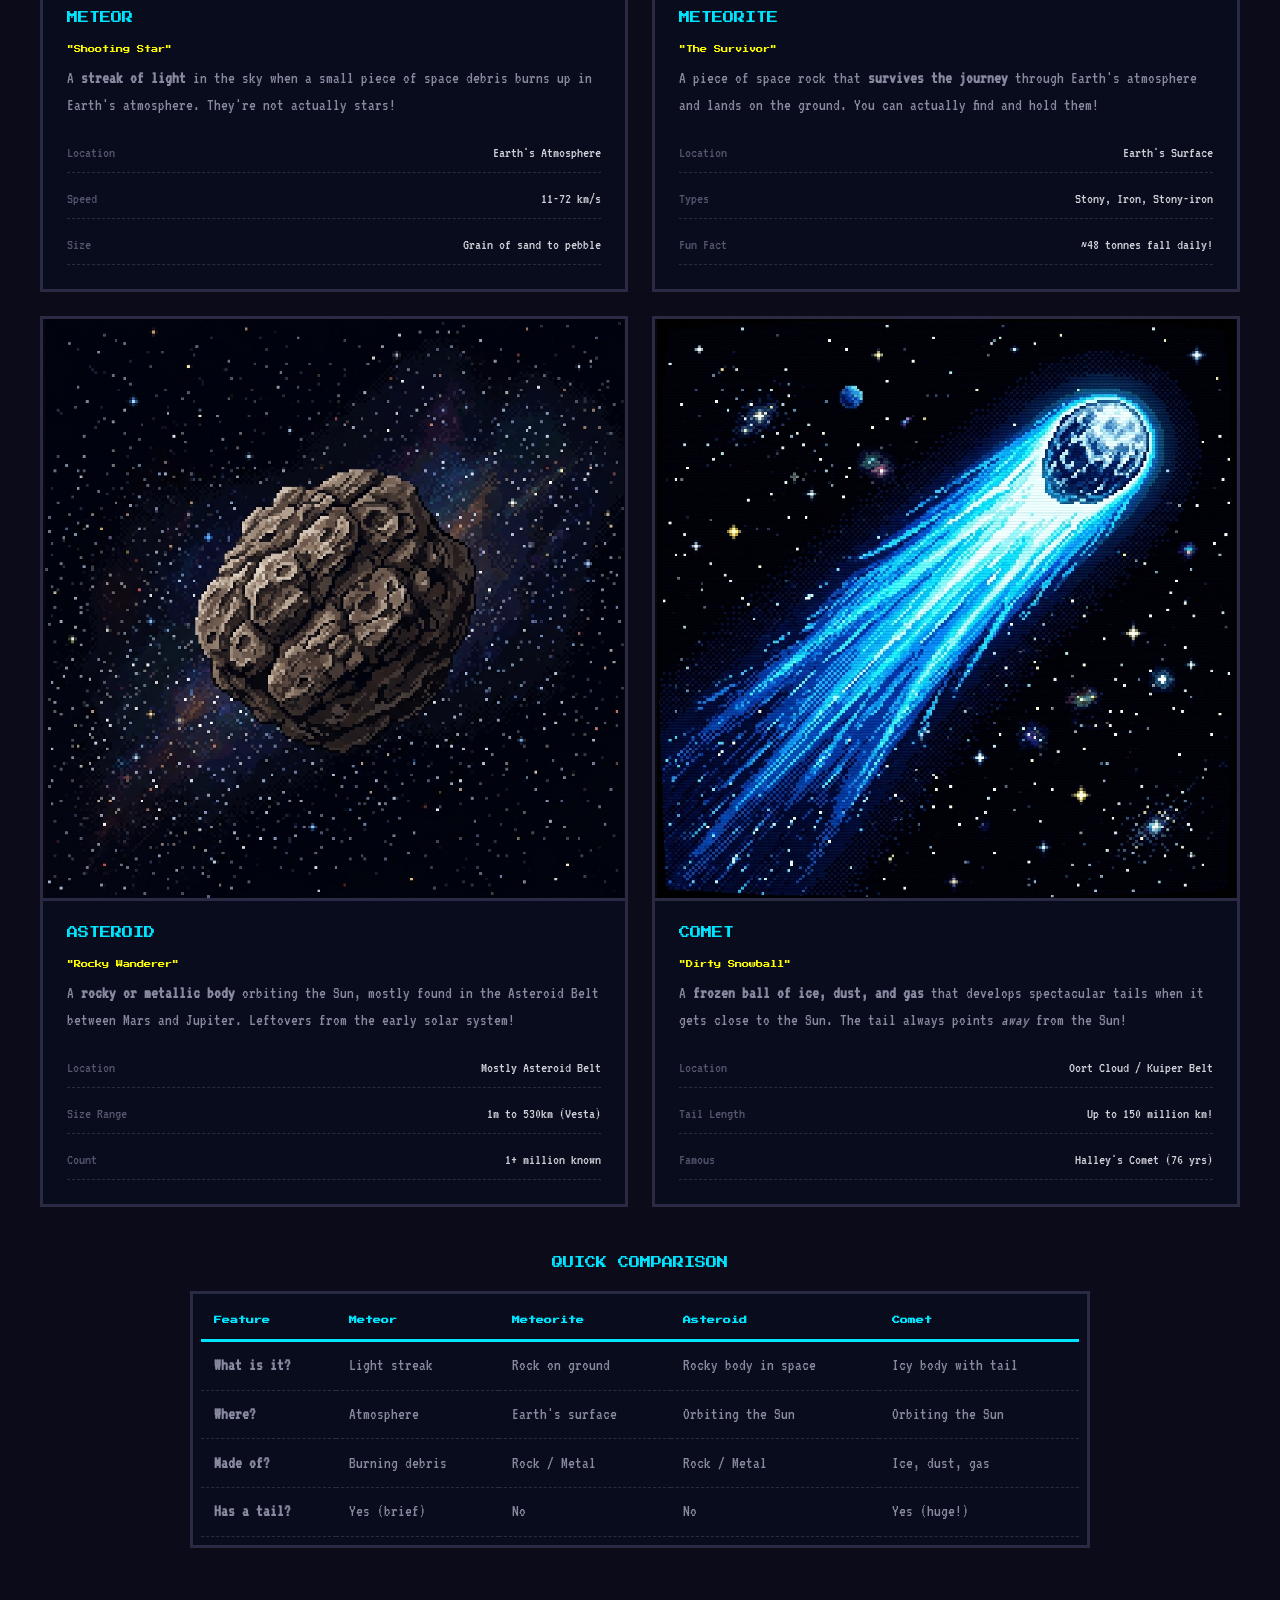
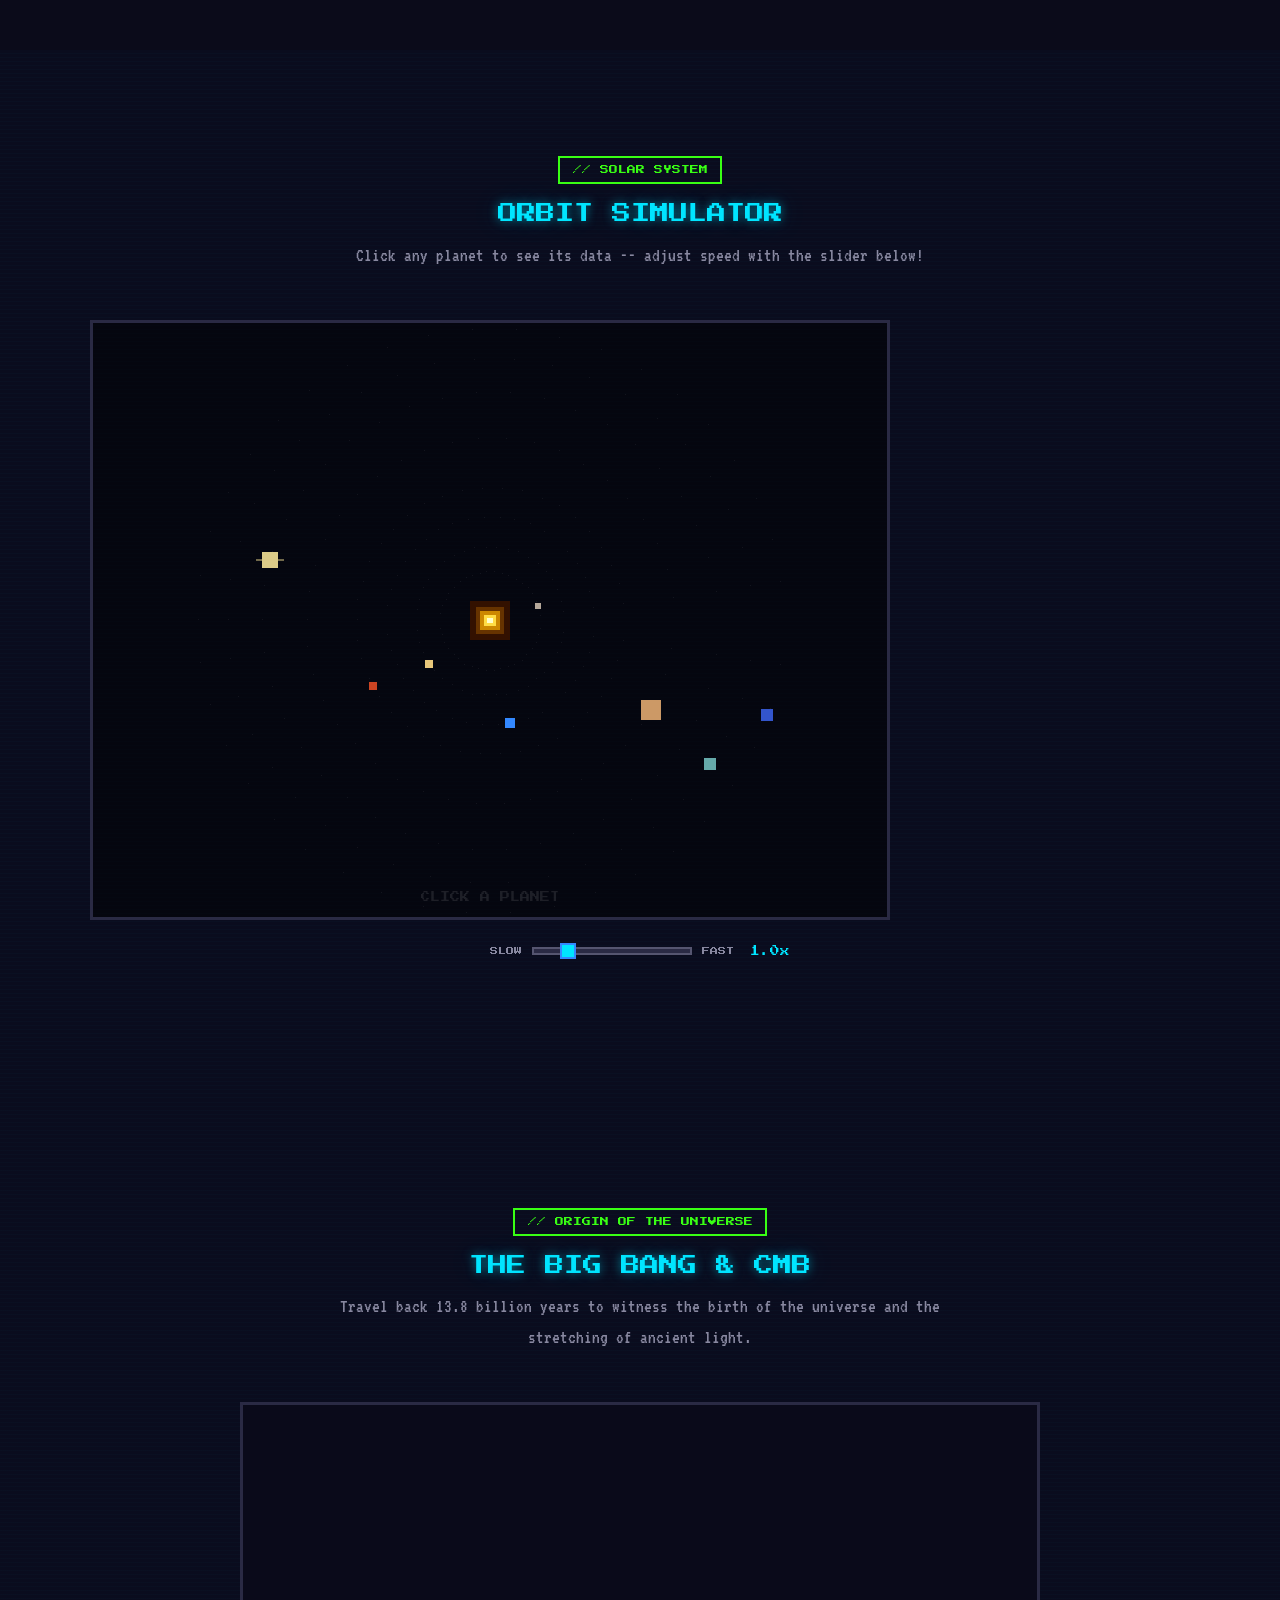
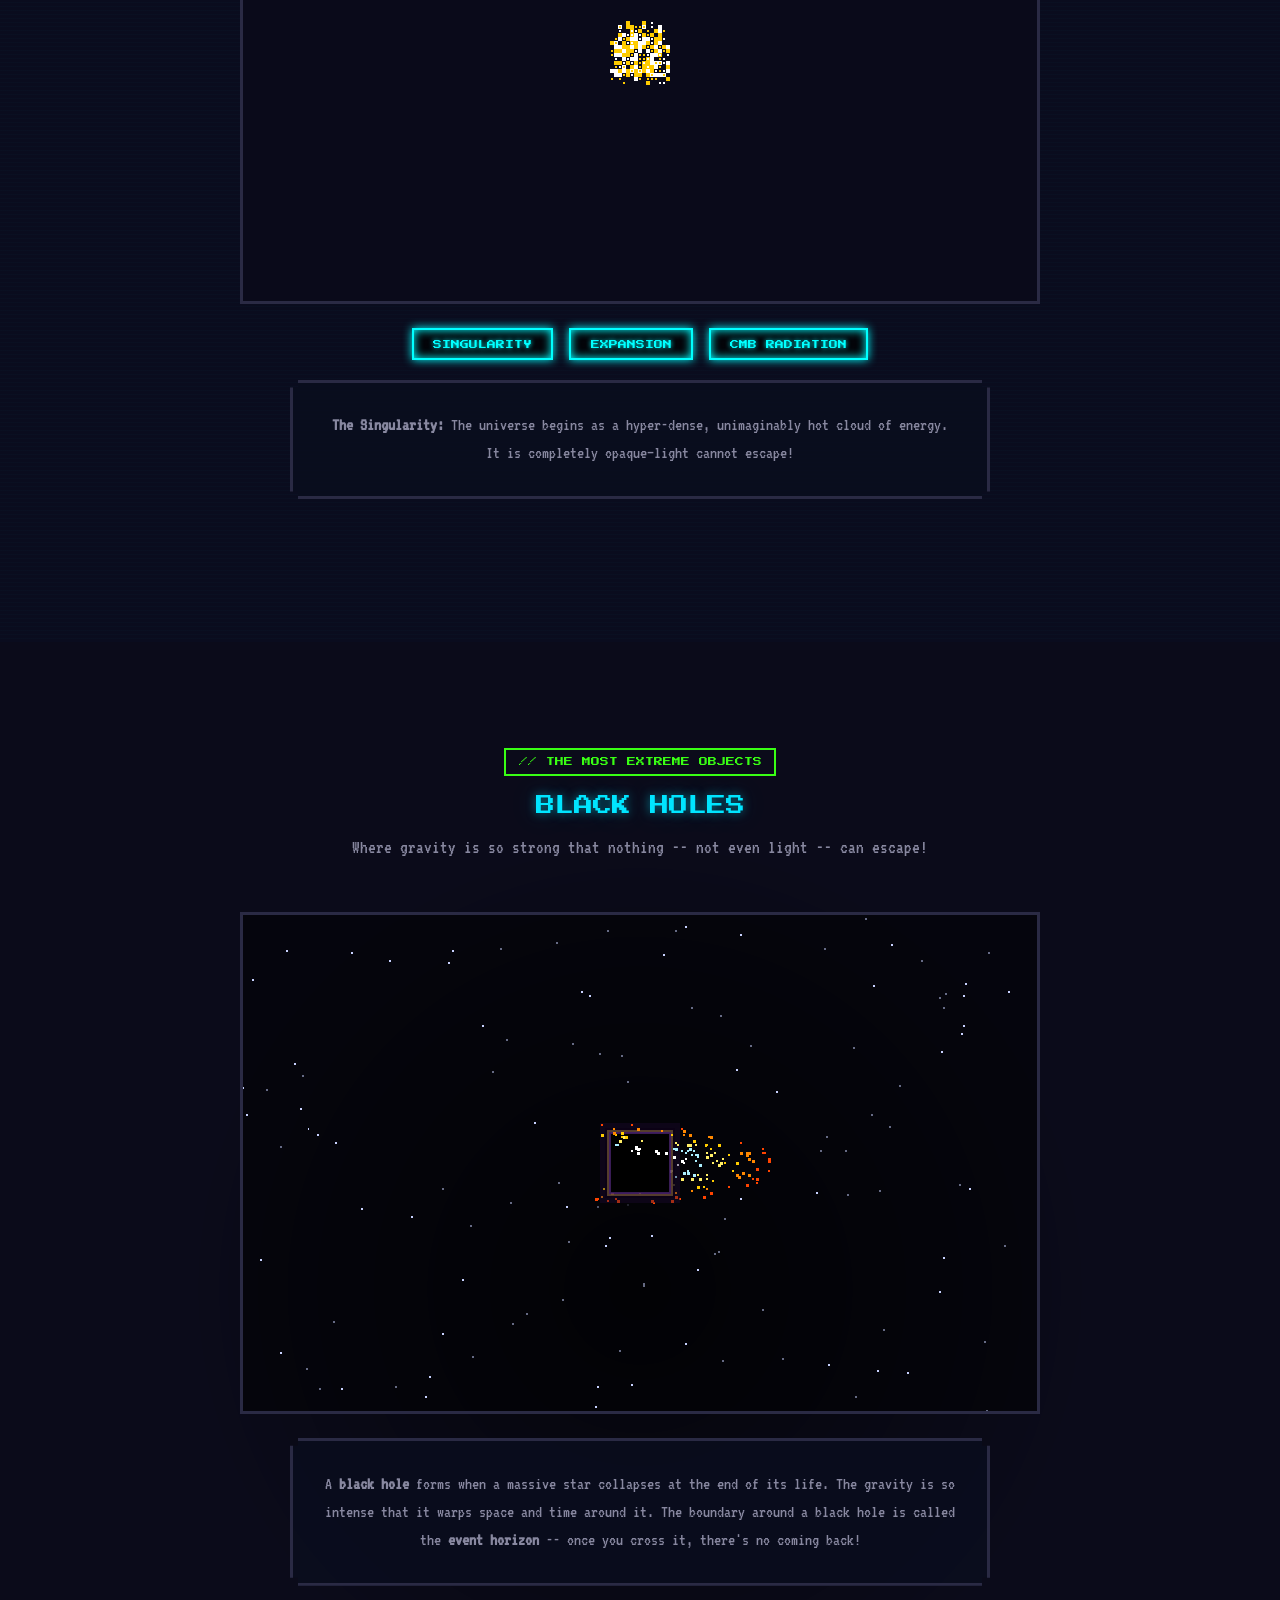
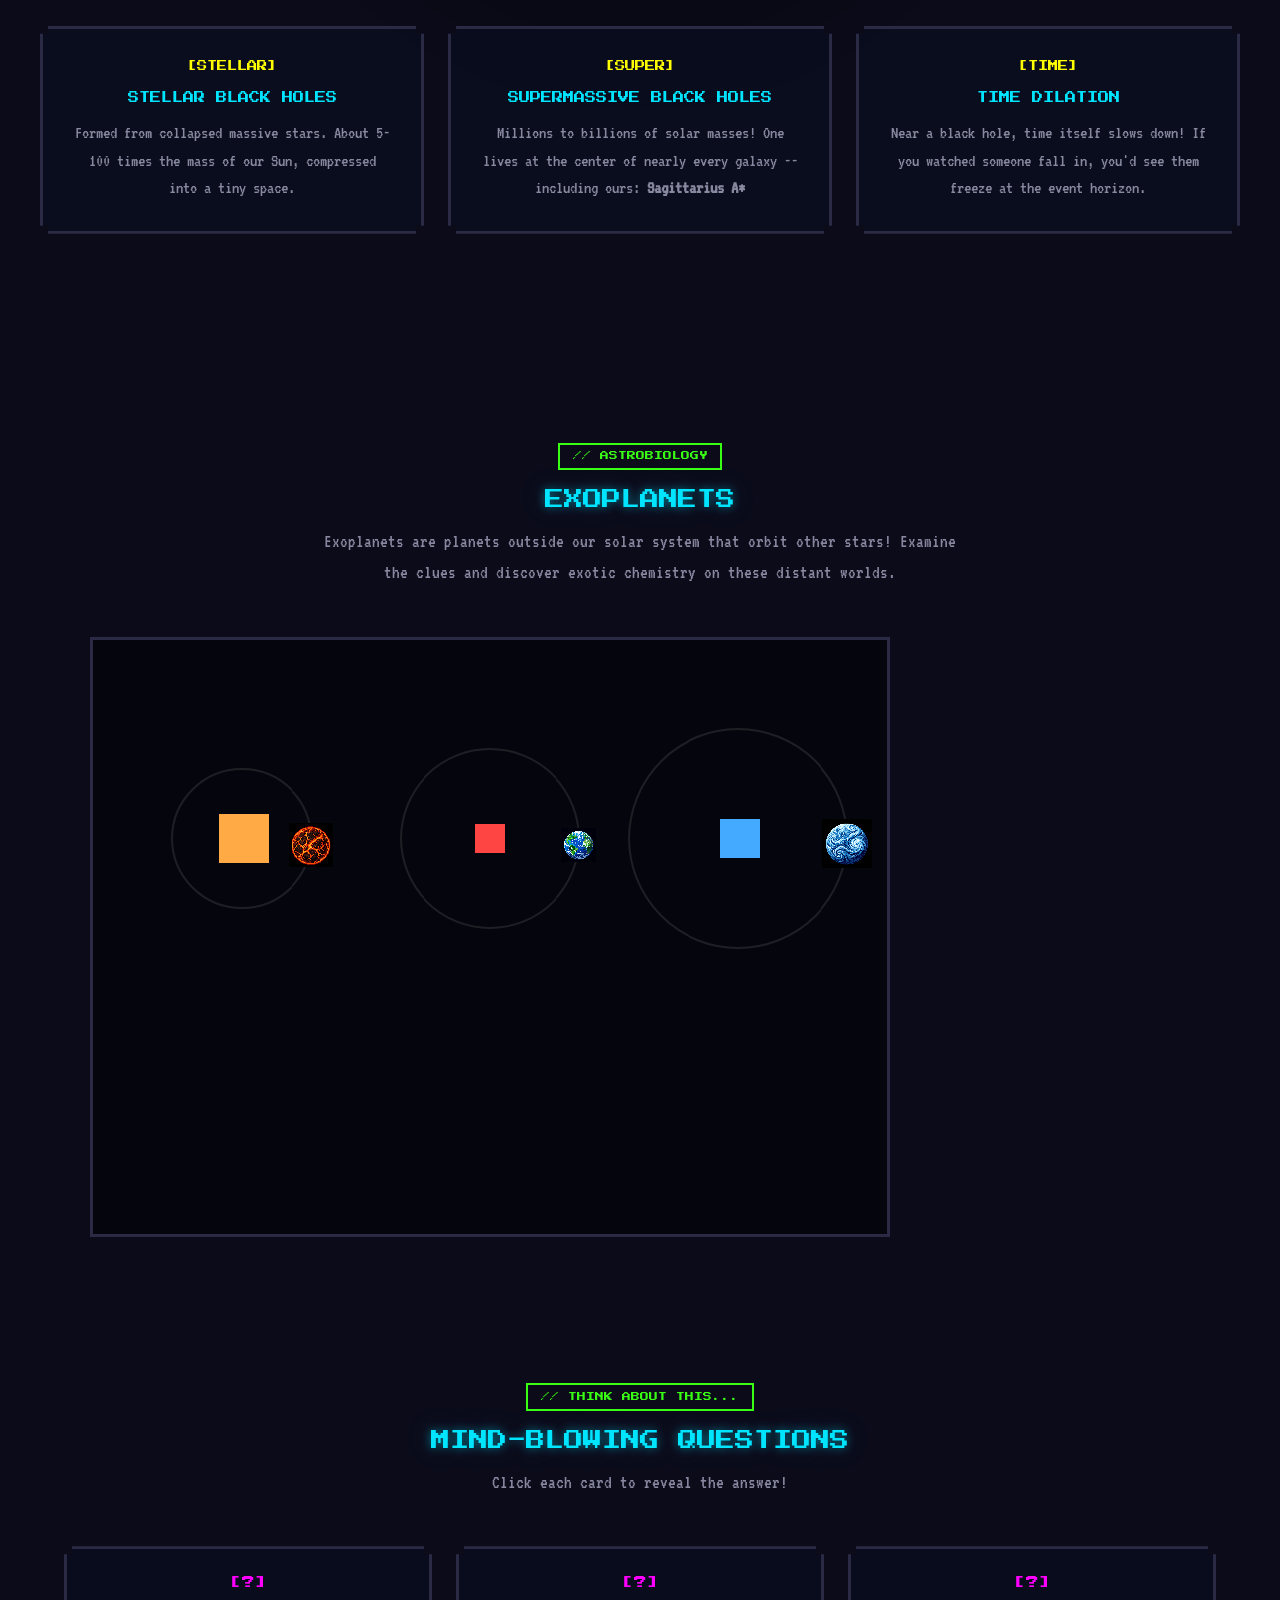
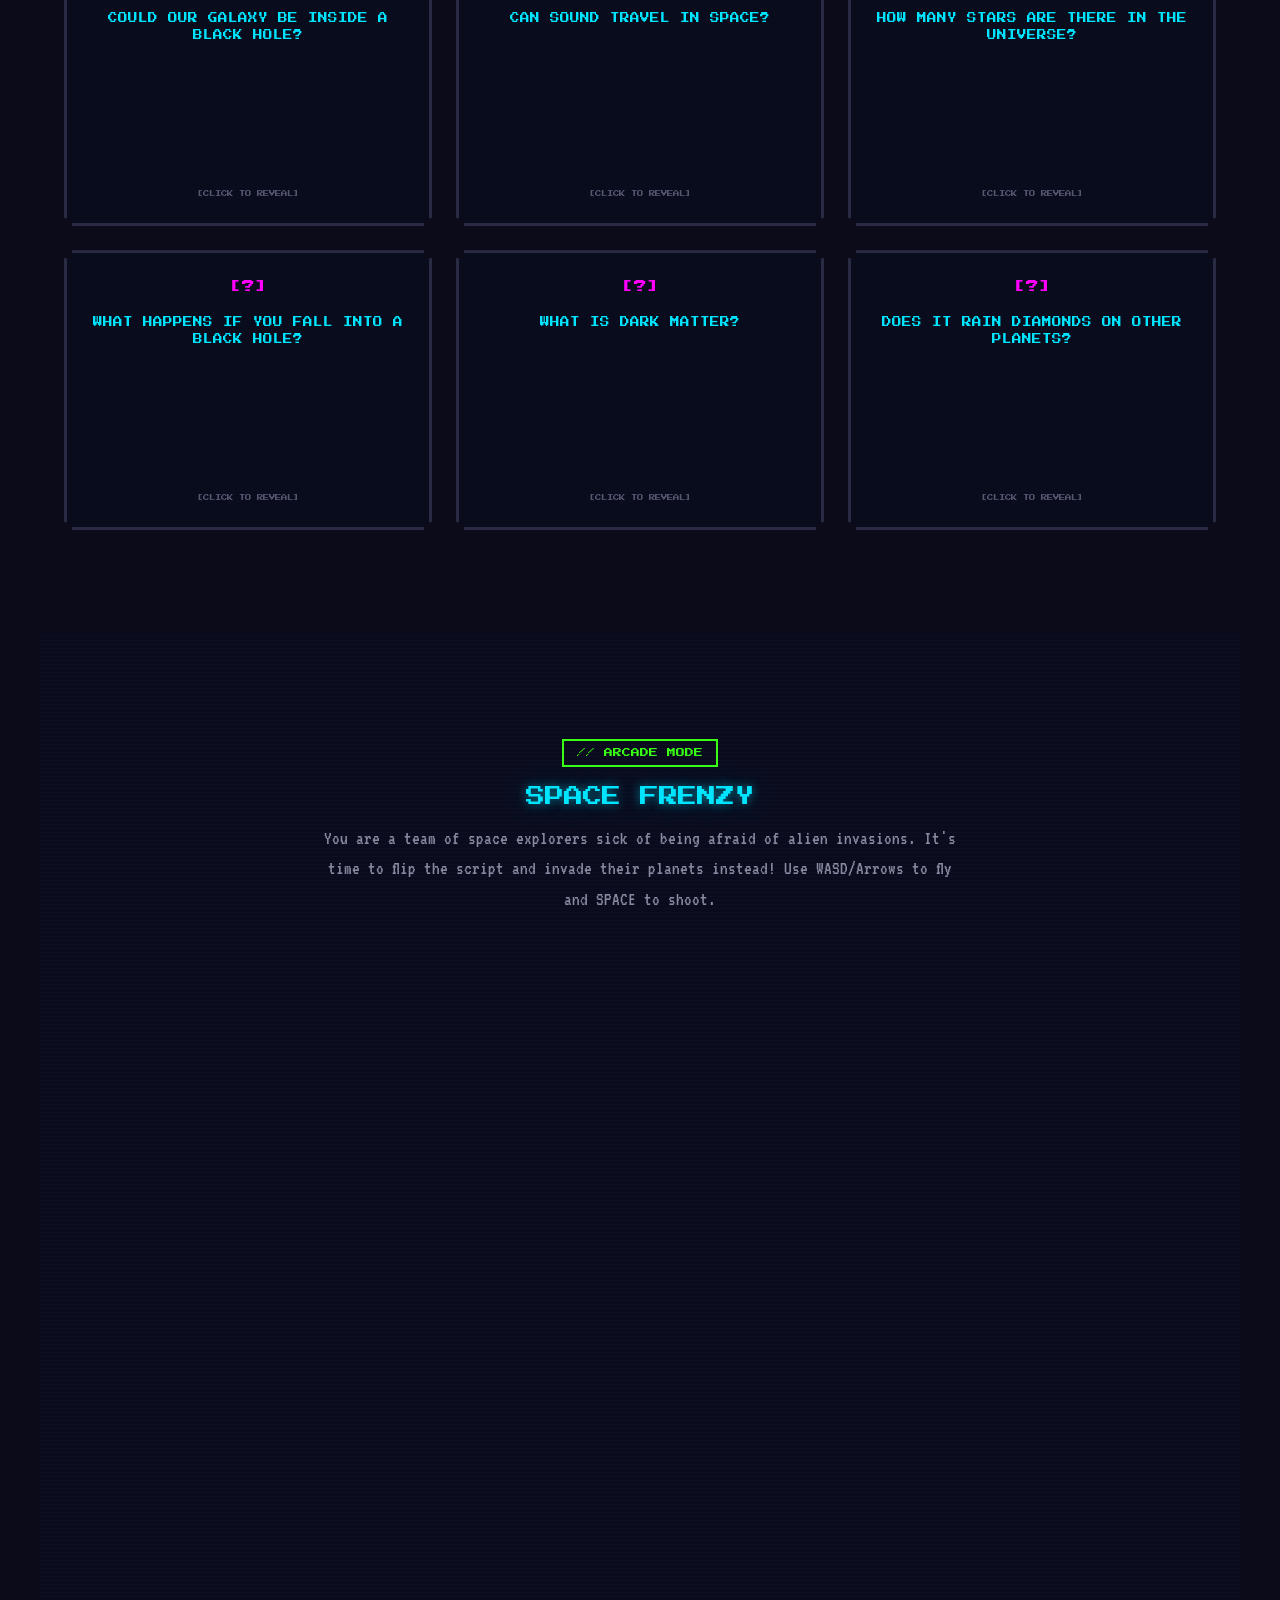
==== commit 536a817f: "Feat: Add tracking alien enemies challenge and weapon firing to Level 4 (Constellations)" ====
--- a/index.html
+++ b/index.html
@@ -927,7 +927,7 @@
     window.orderBy = orderBy;
     window.limit = limit;
   </script>
-  <script src="app.js?v=22"></script>
+  <script src="app.js?v=23"></script>
   <img id="astro-img" src="./assets/astronaut_sprite.png" style="display:none;" />
   <img id="rbox-img" src="./assets/riddle_box.png" style="display:none;" />
 </body>
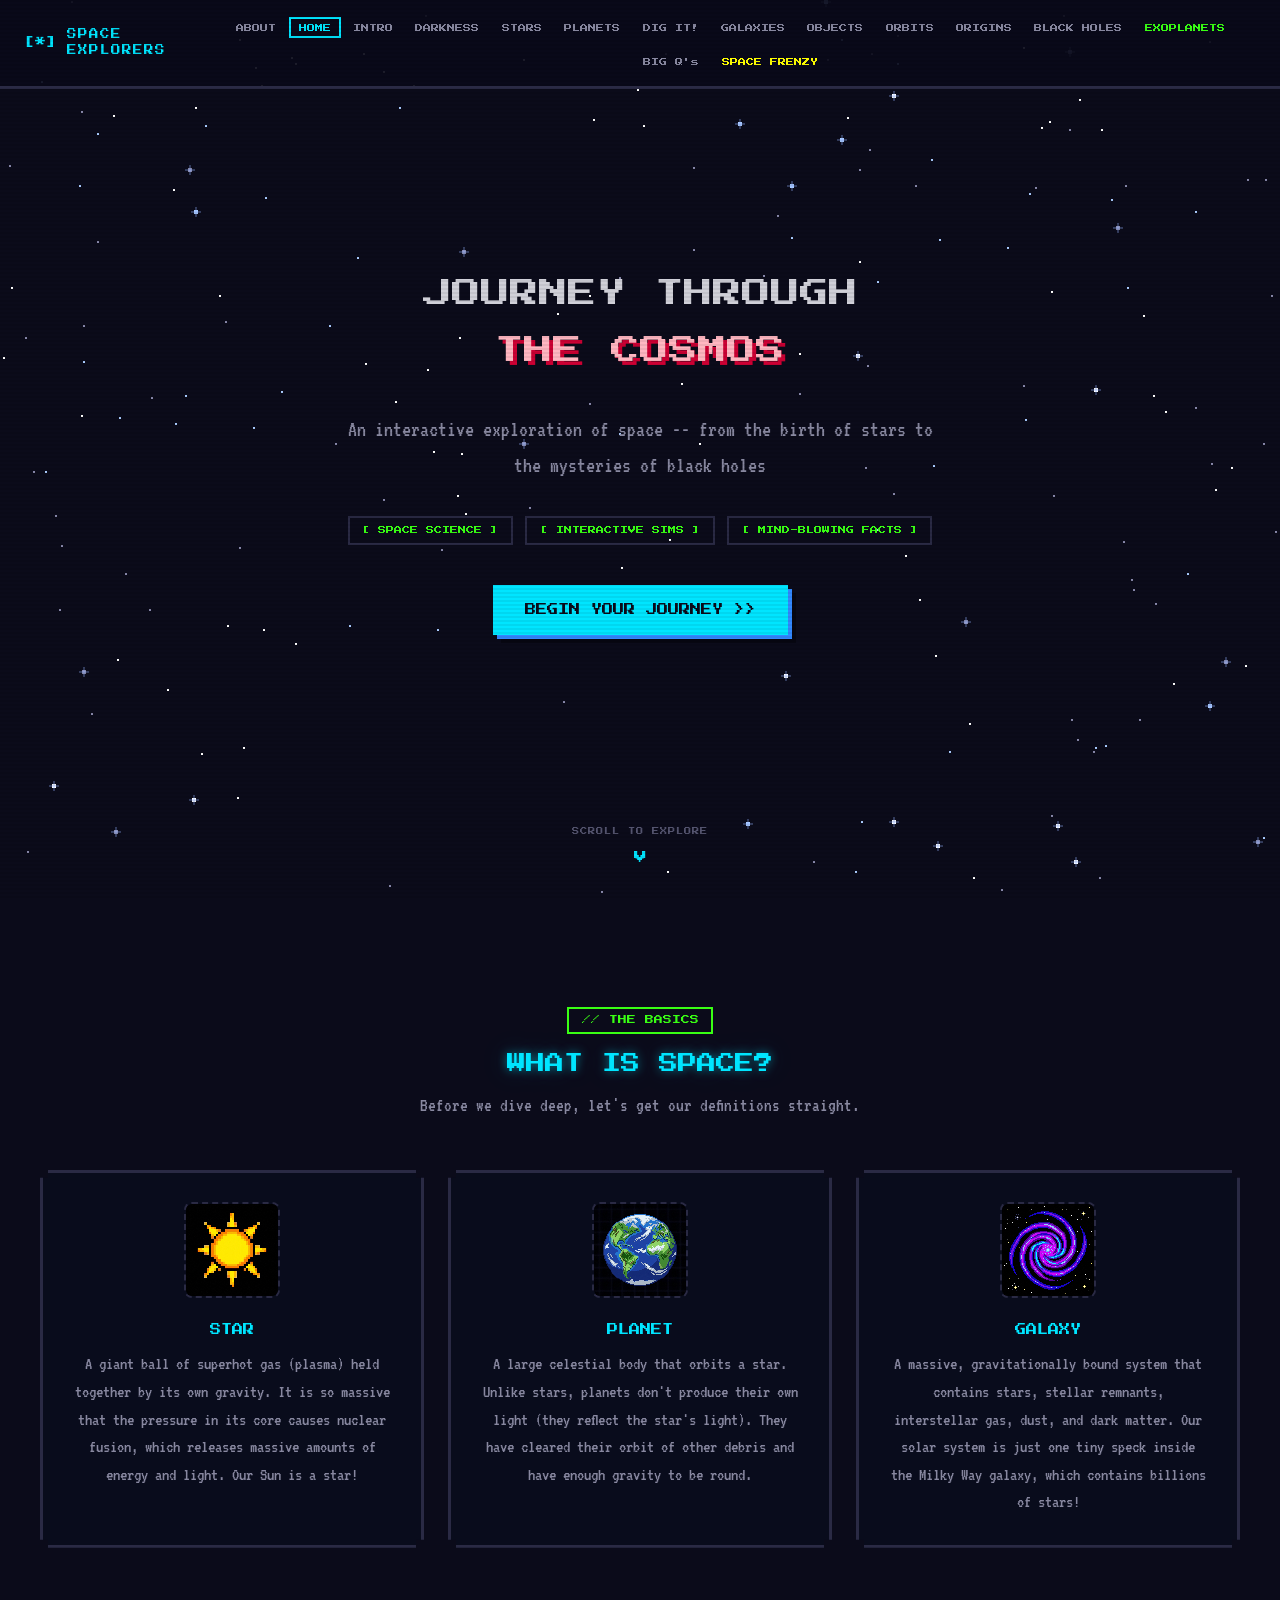
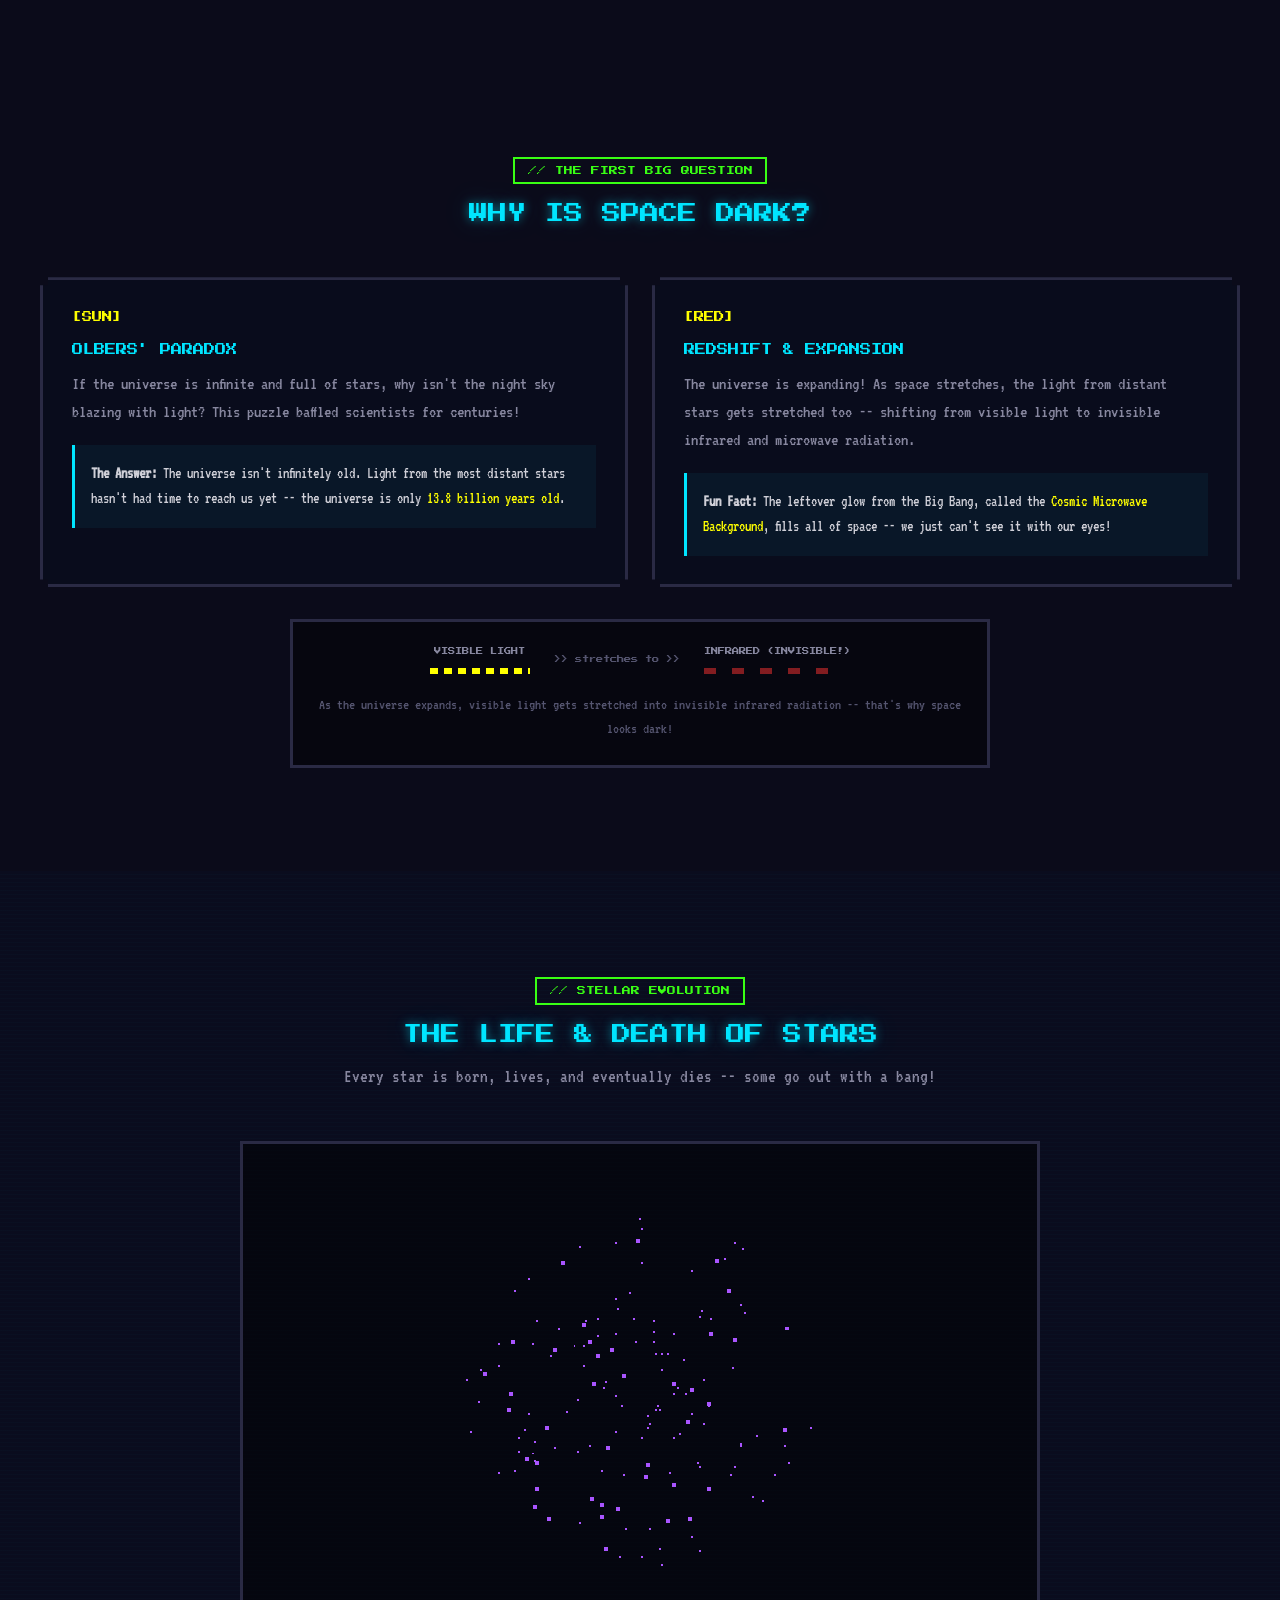
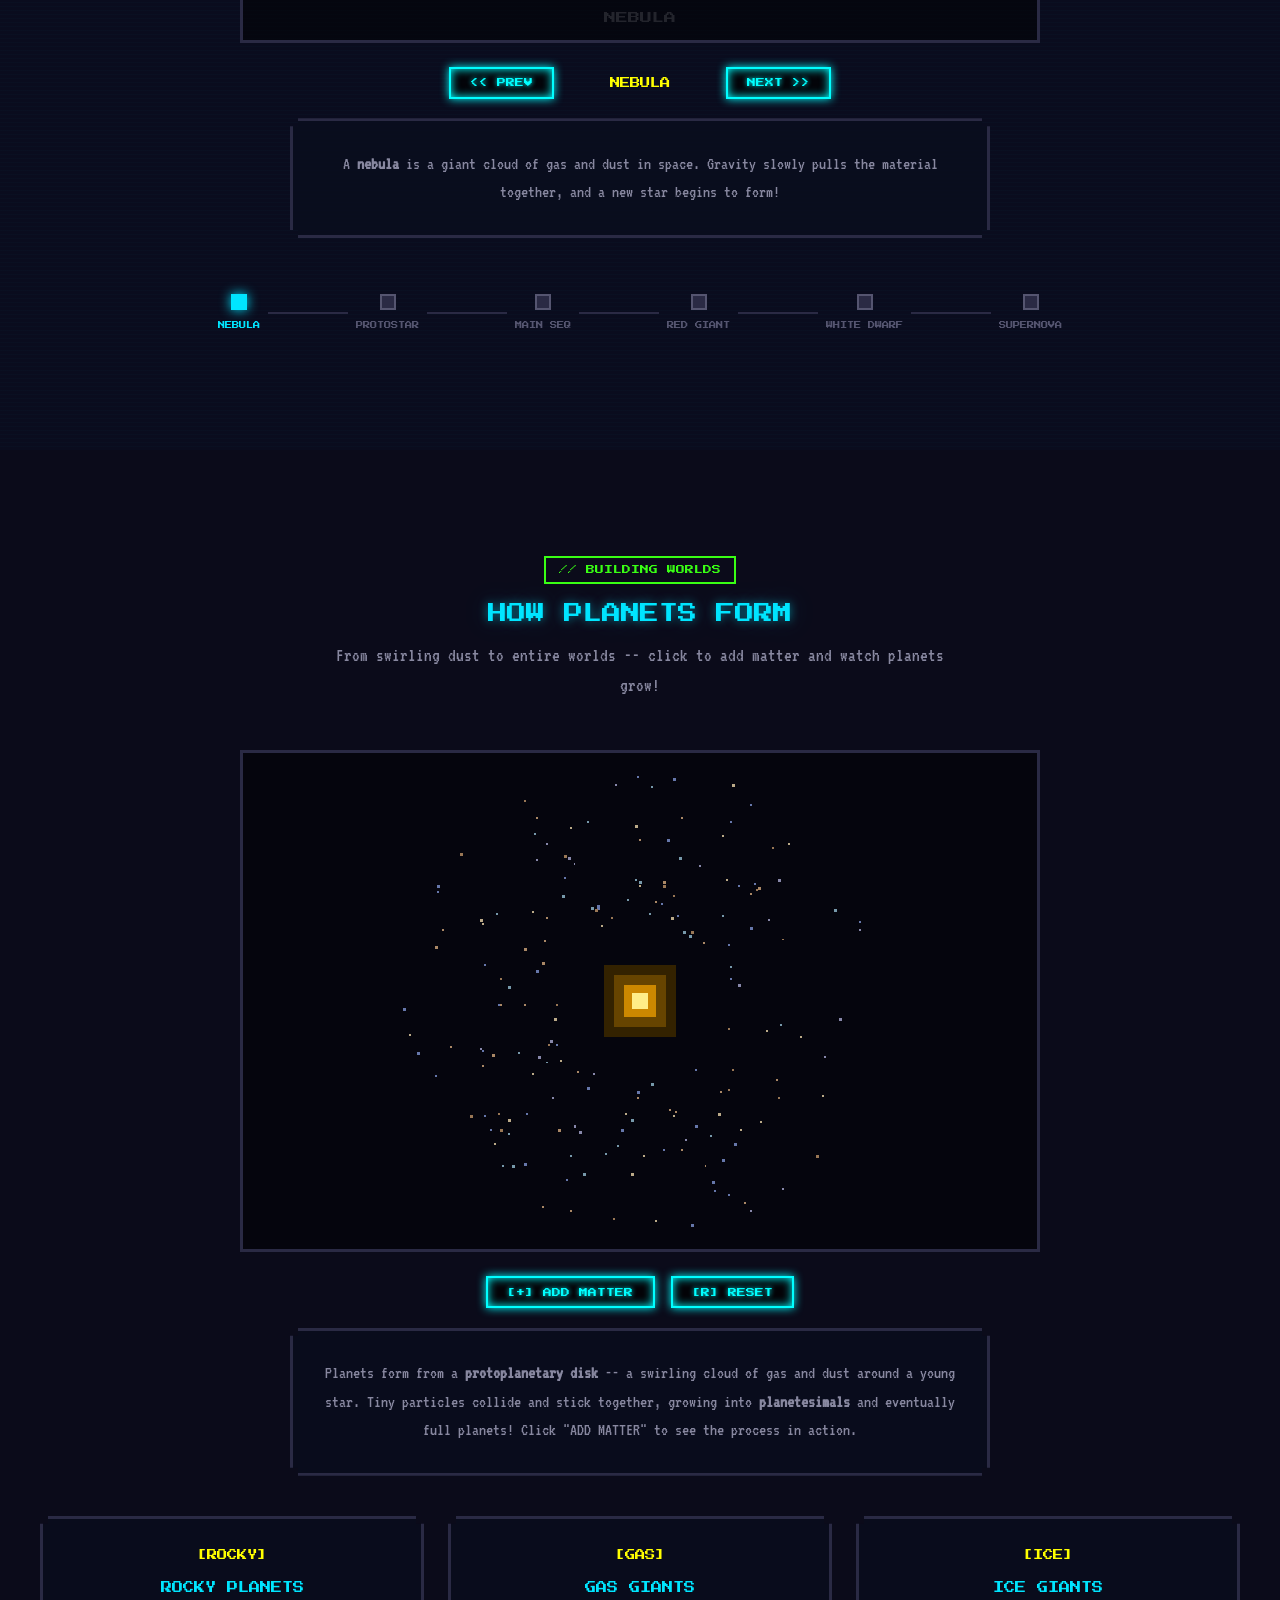
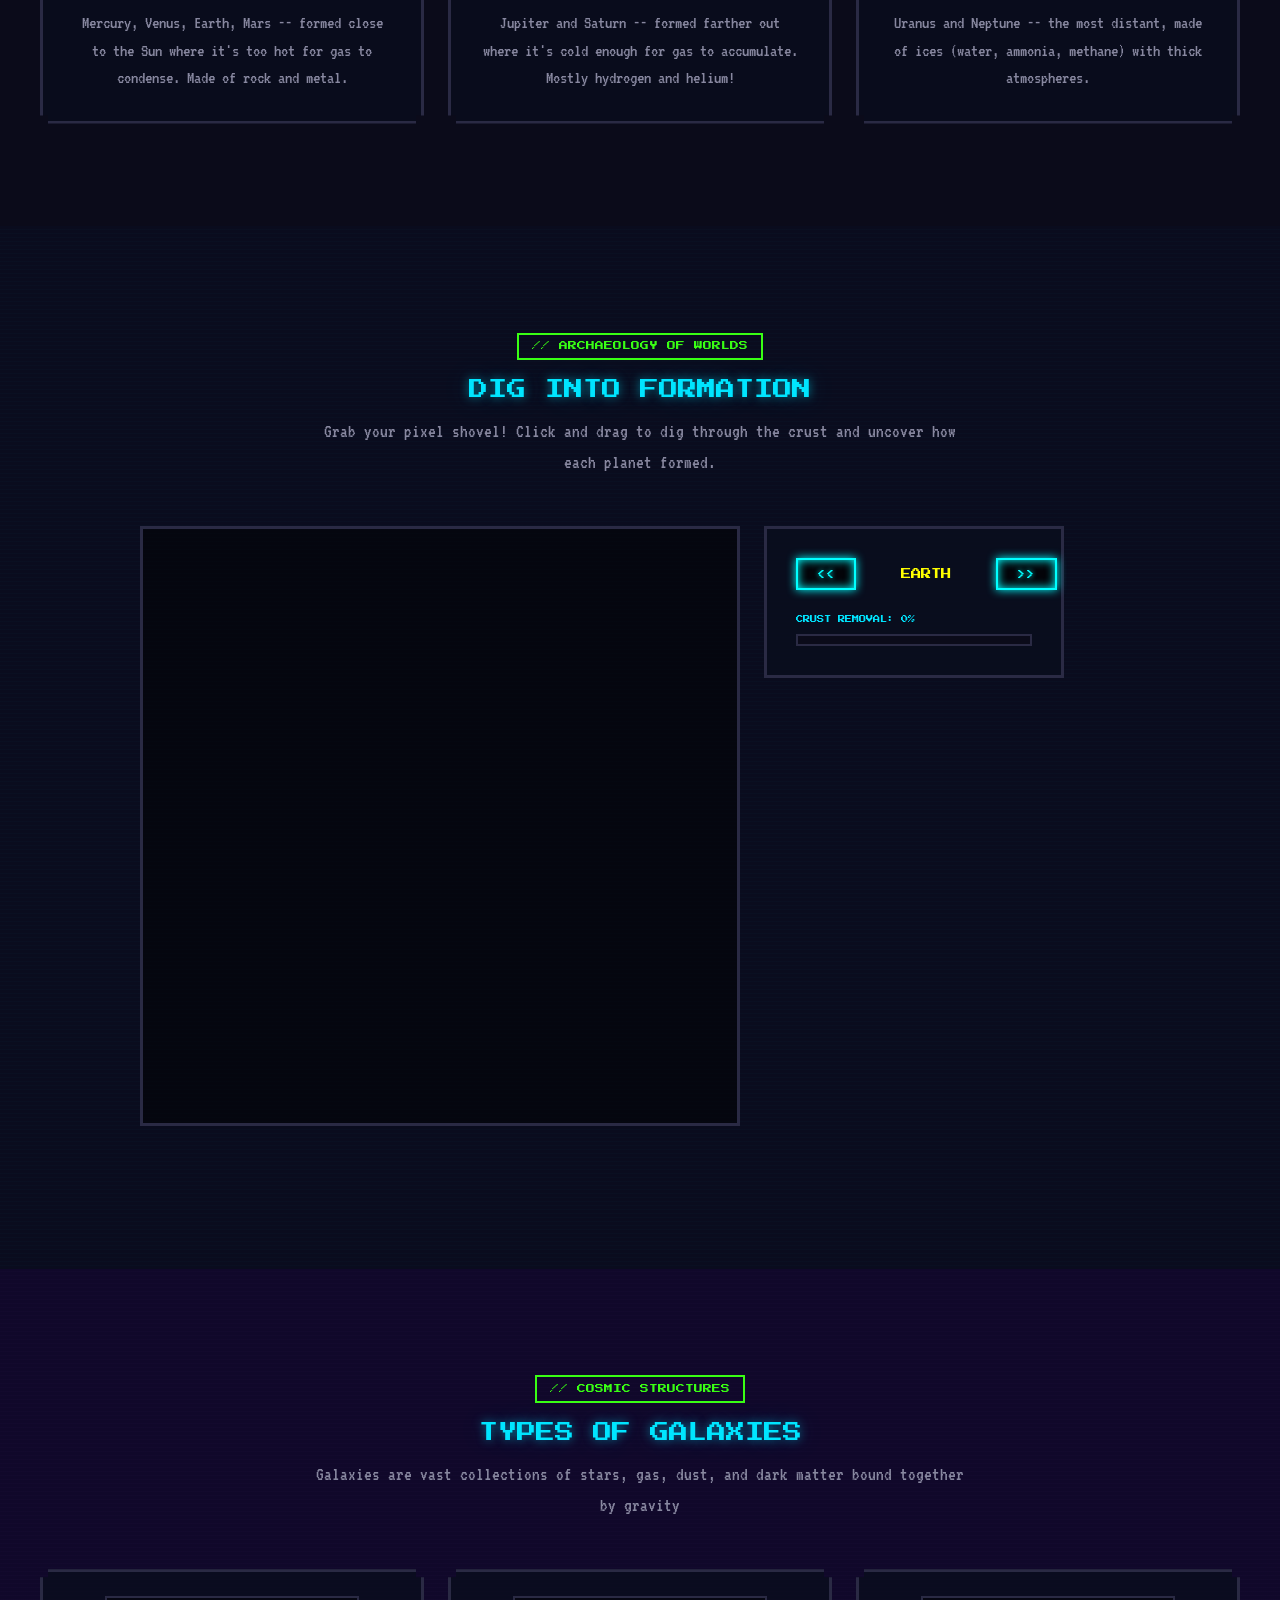
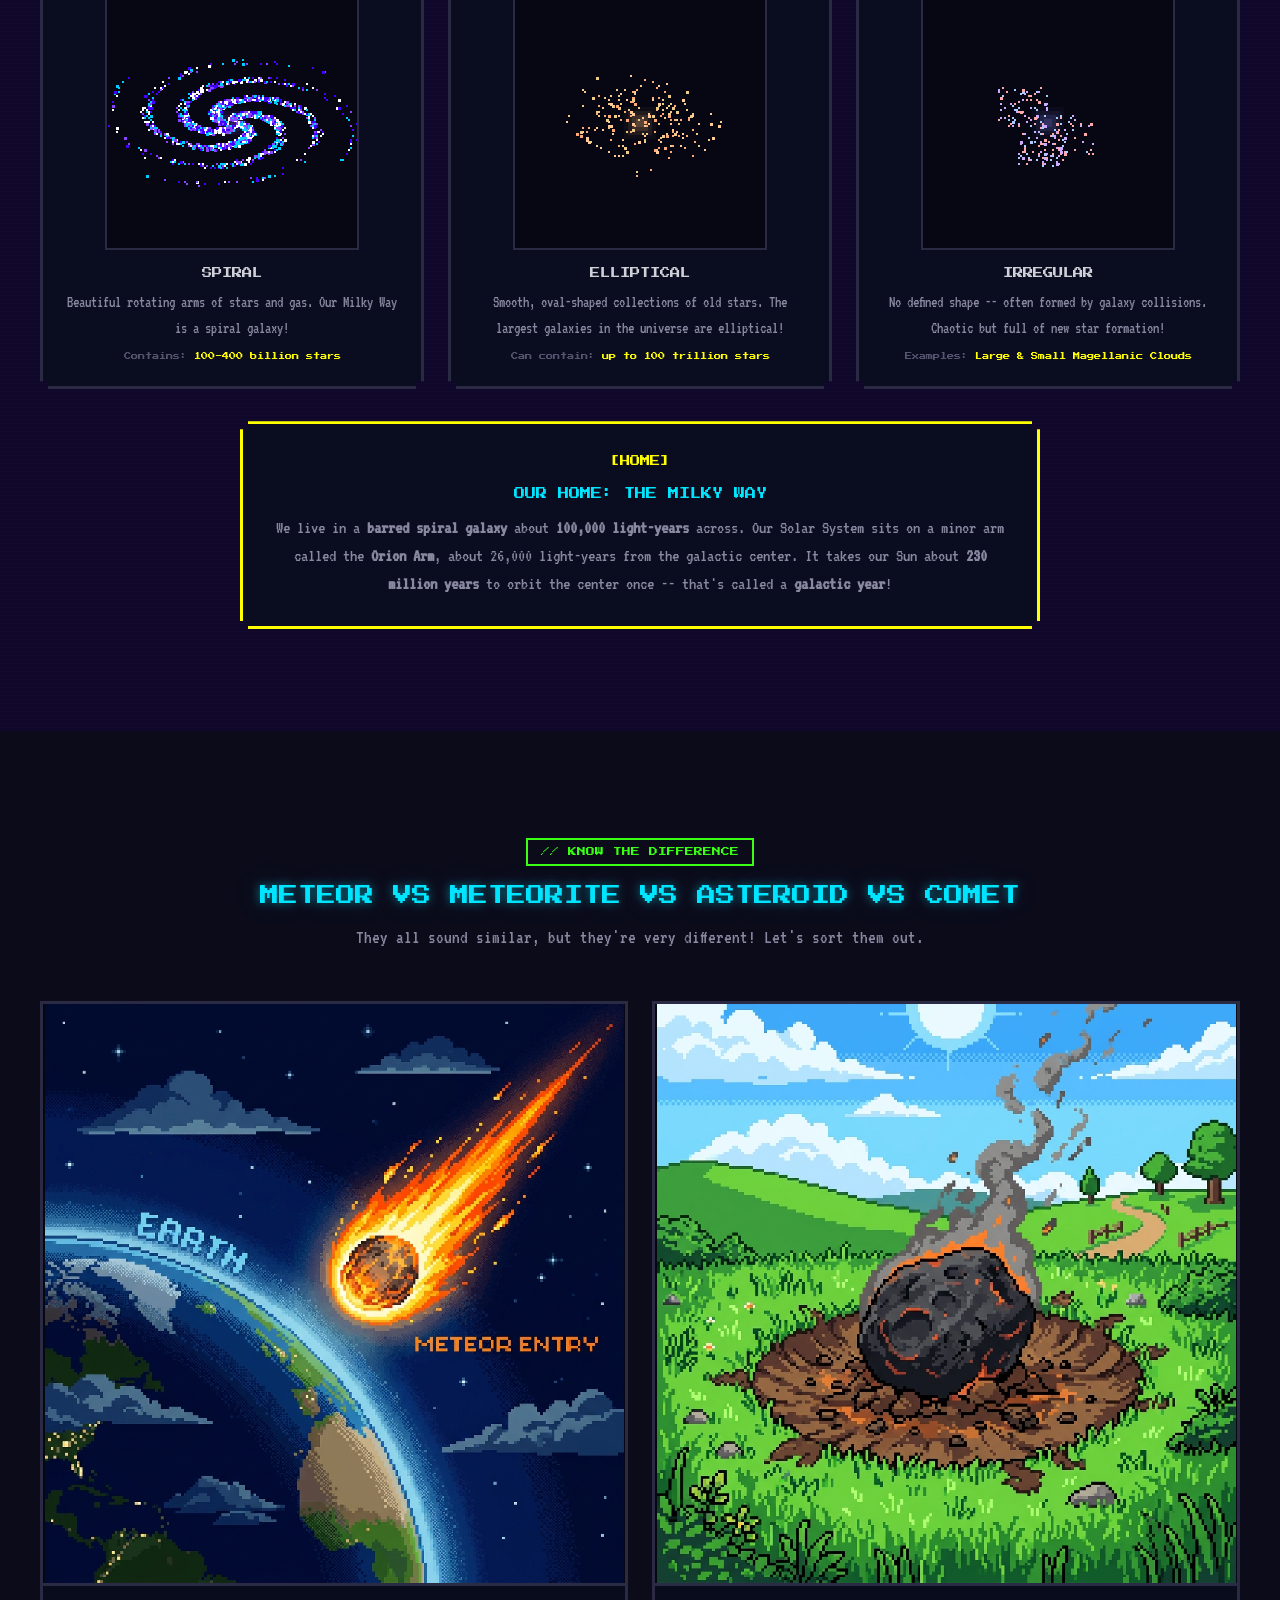
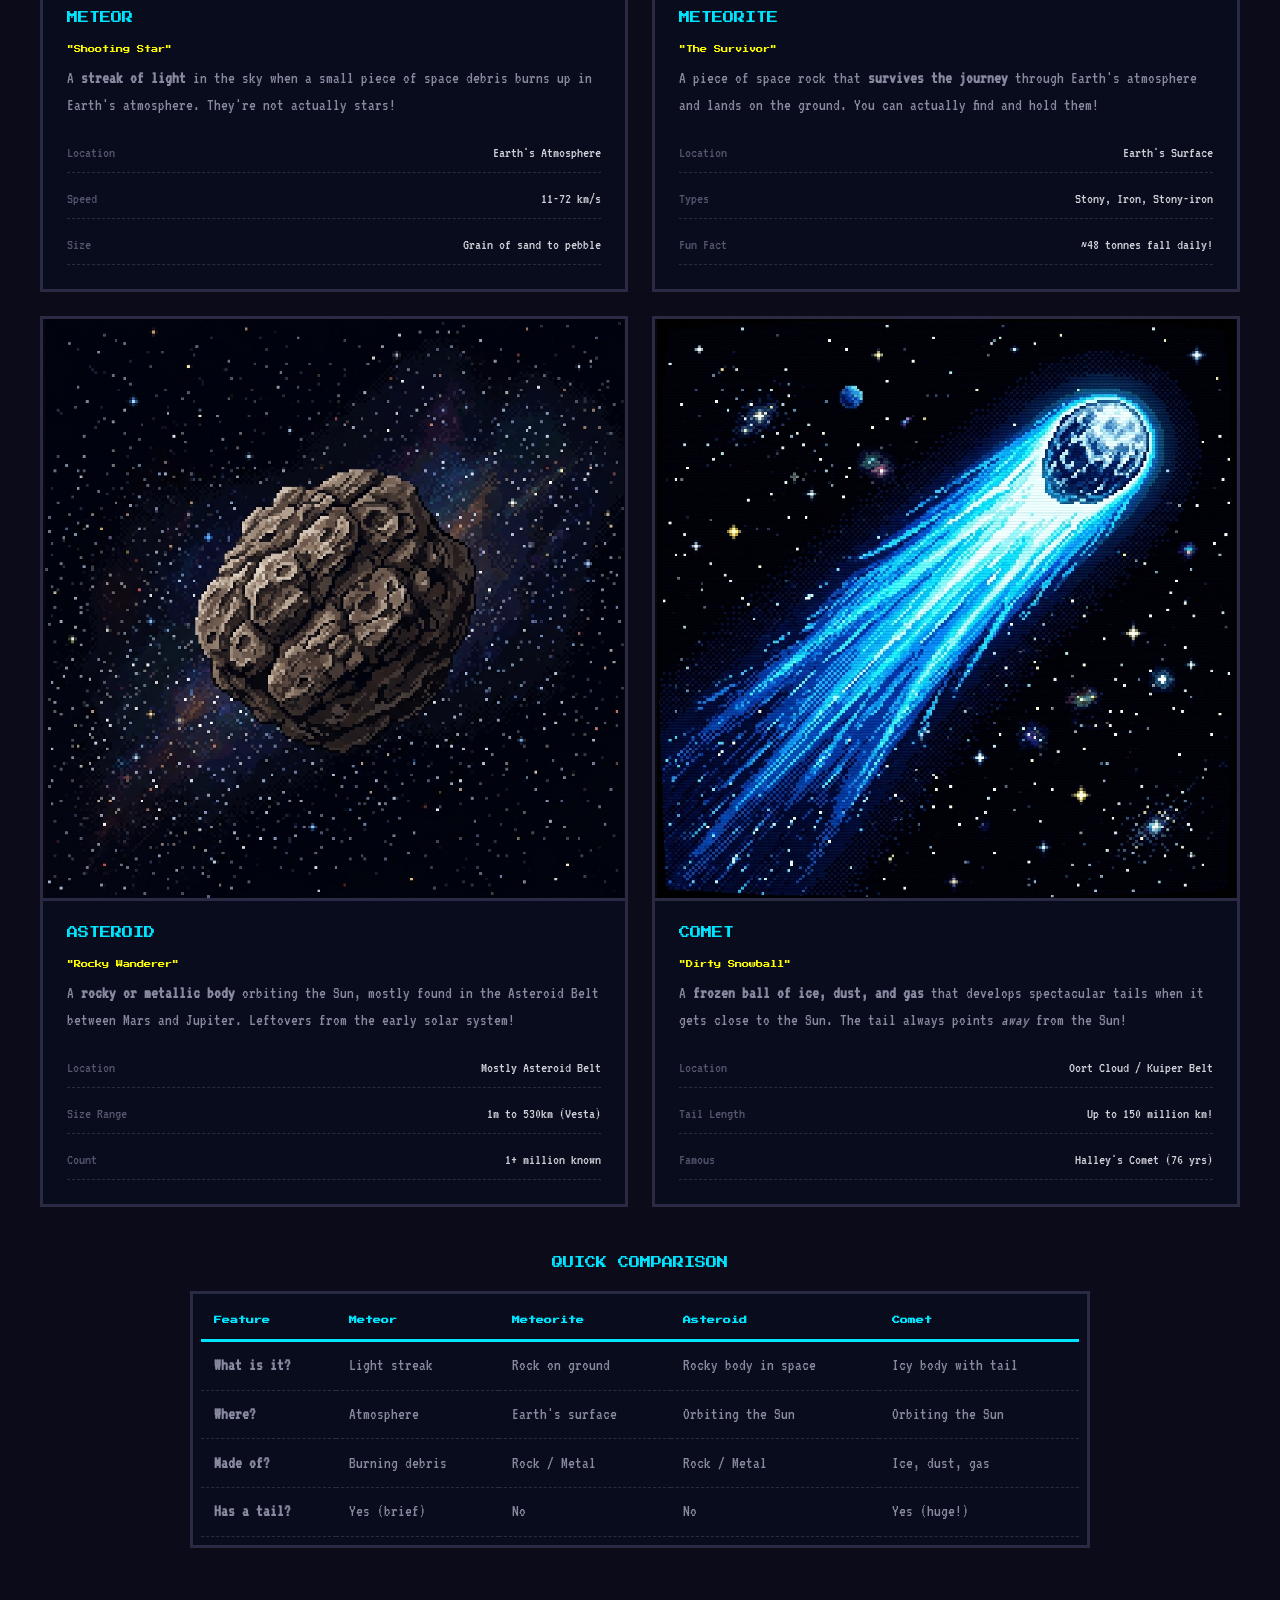
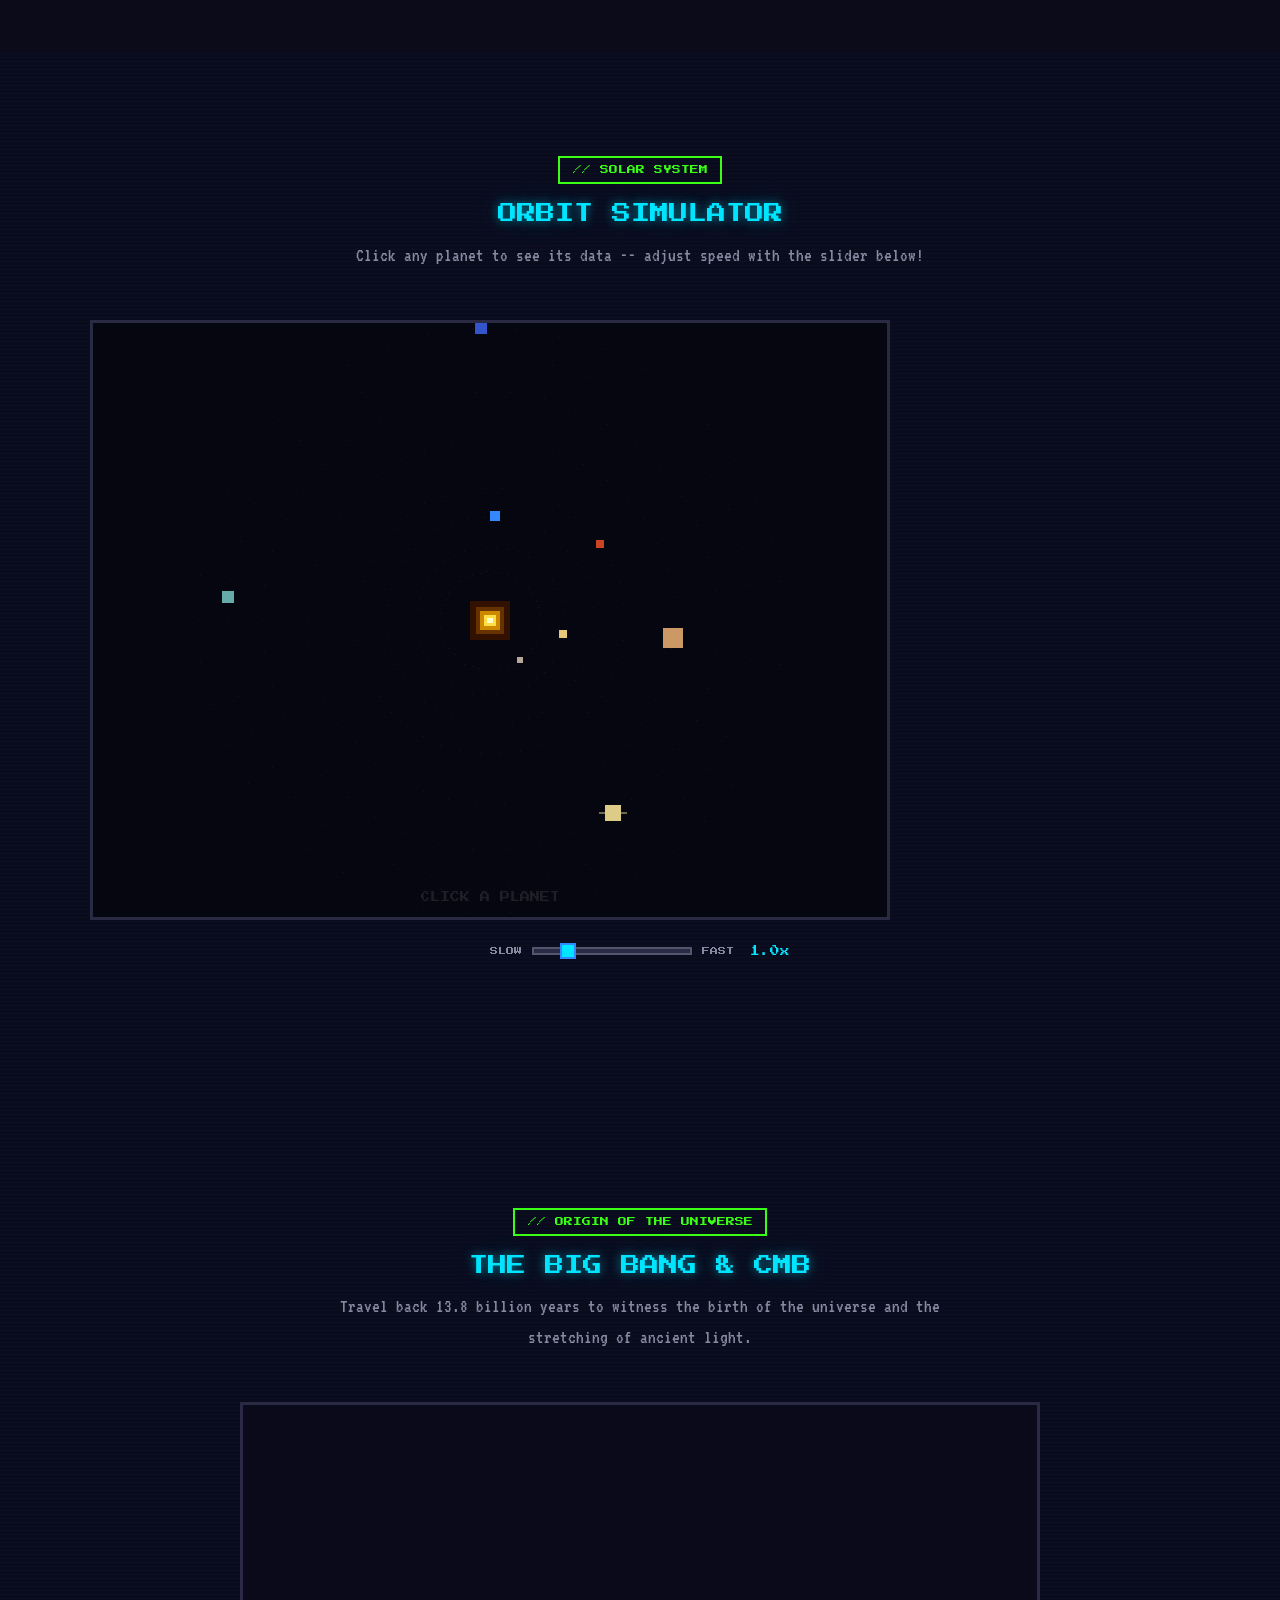
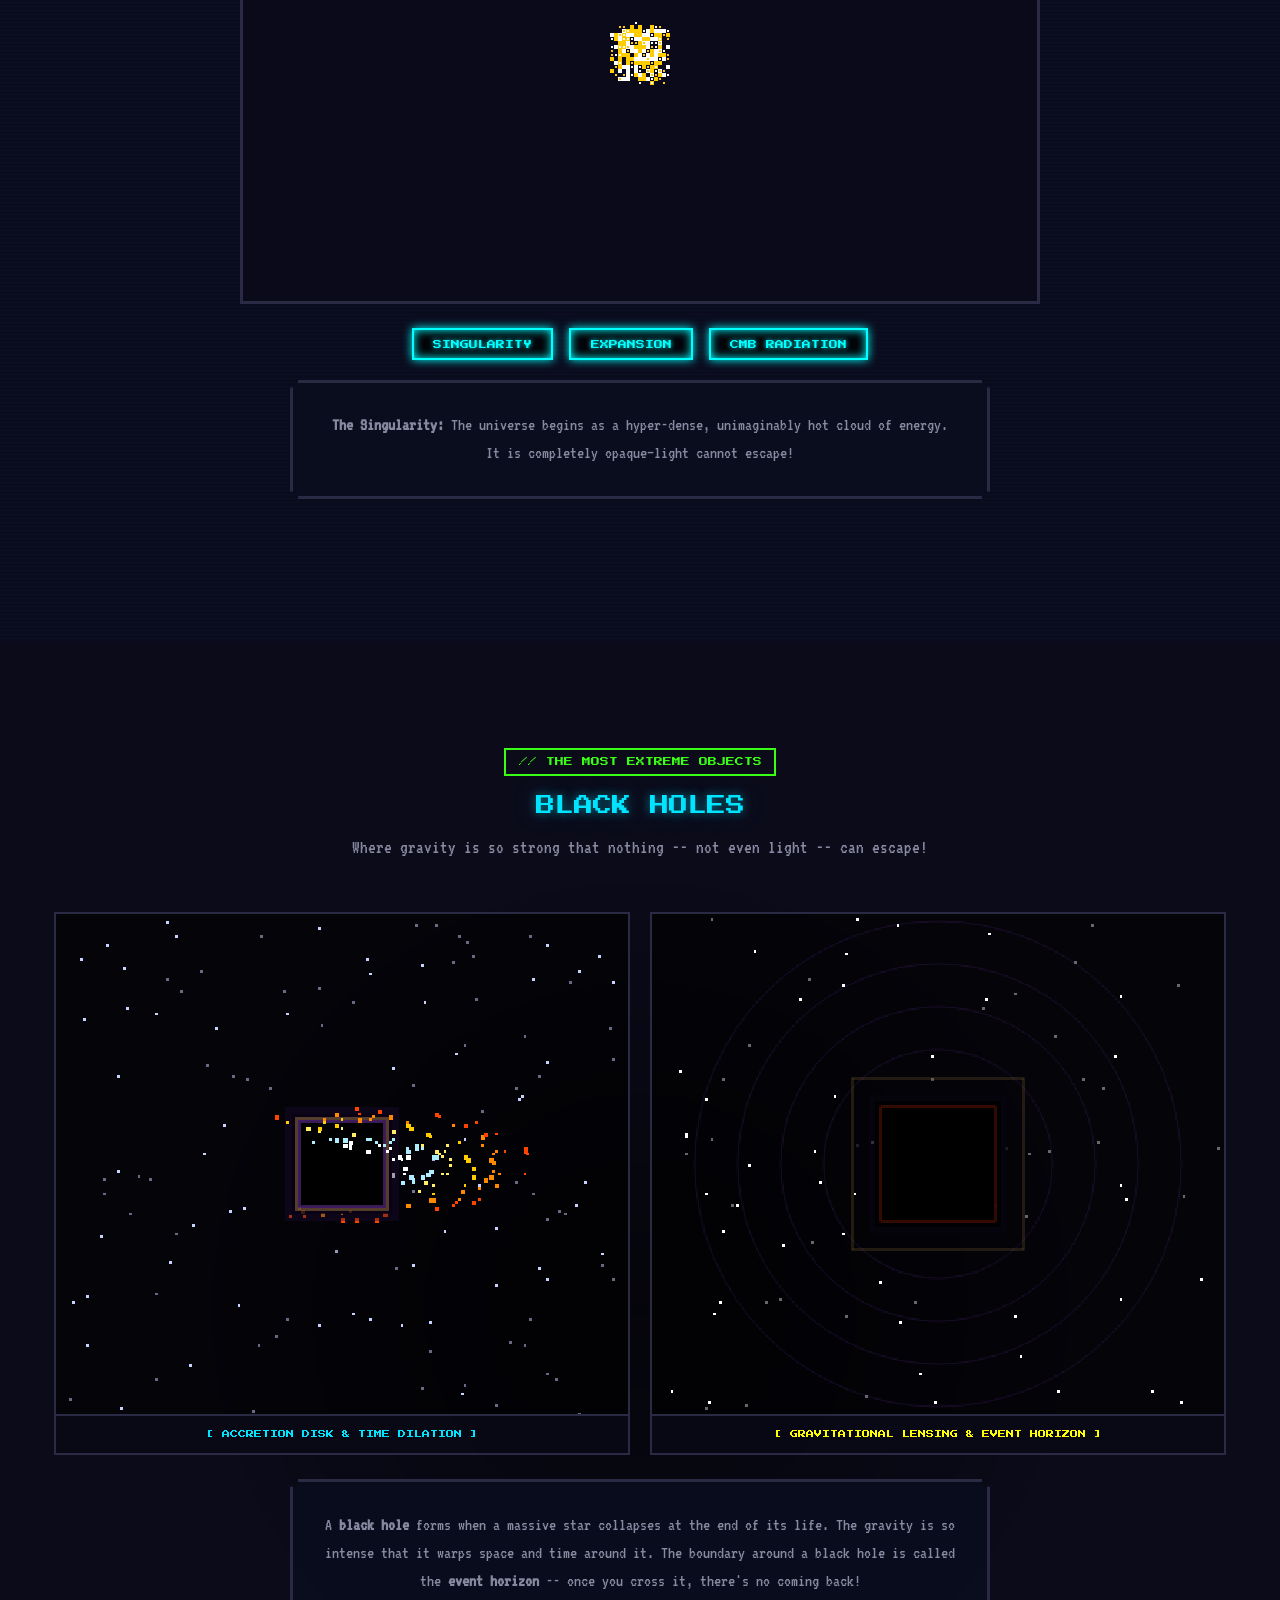
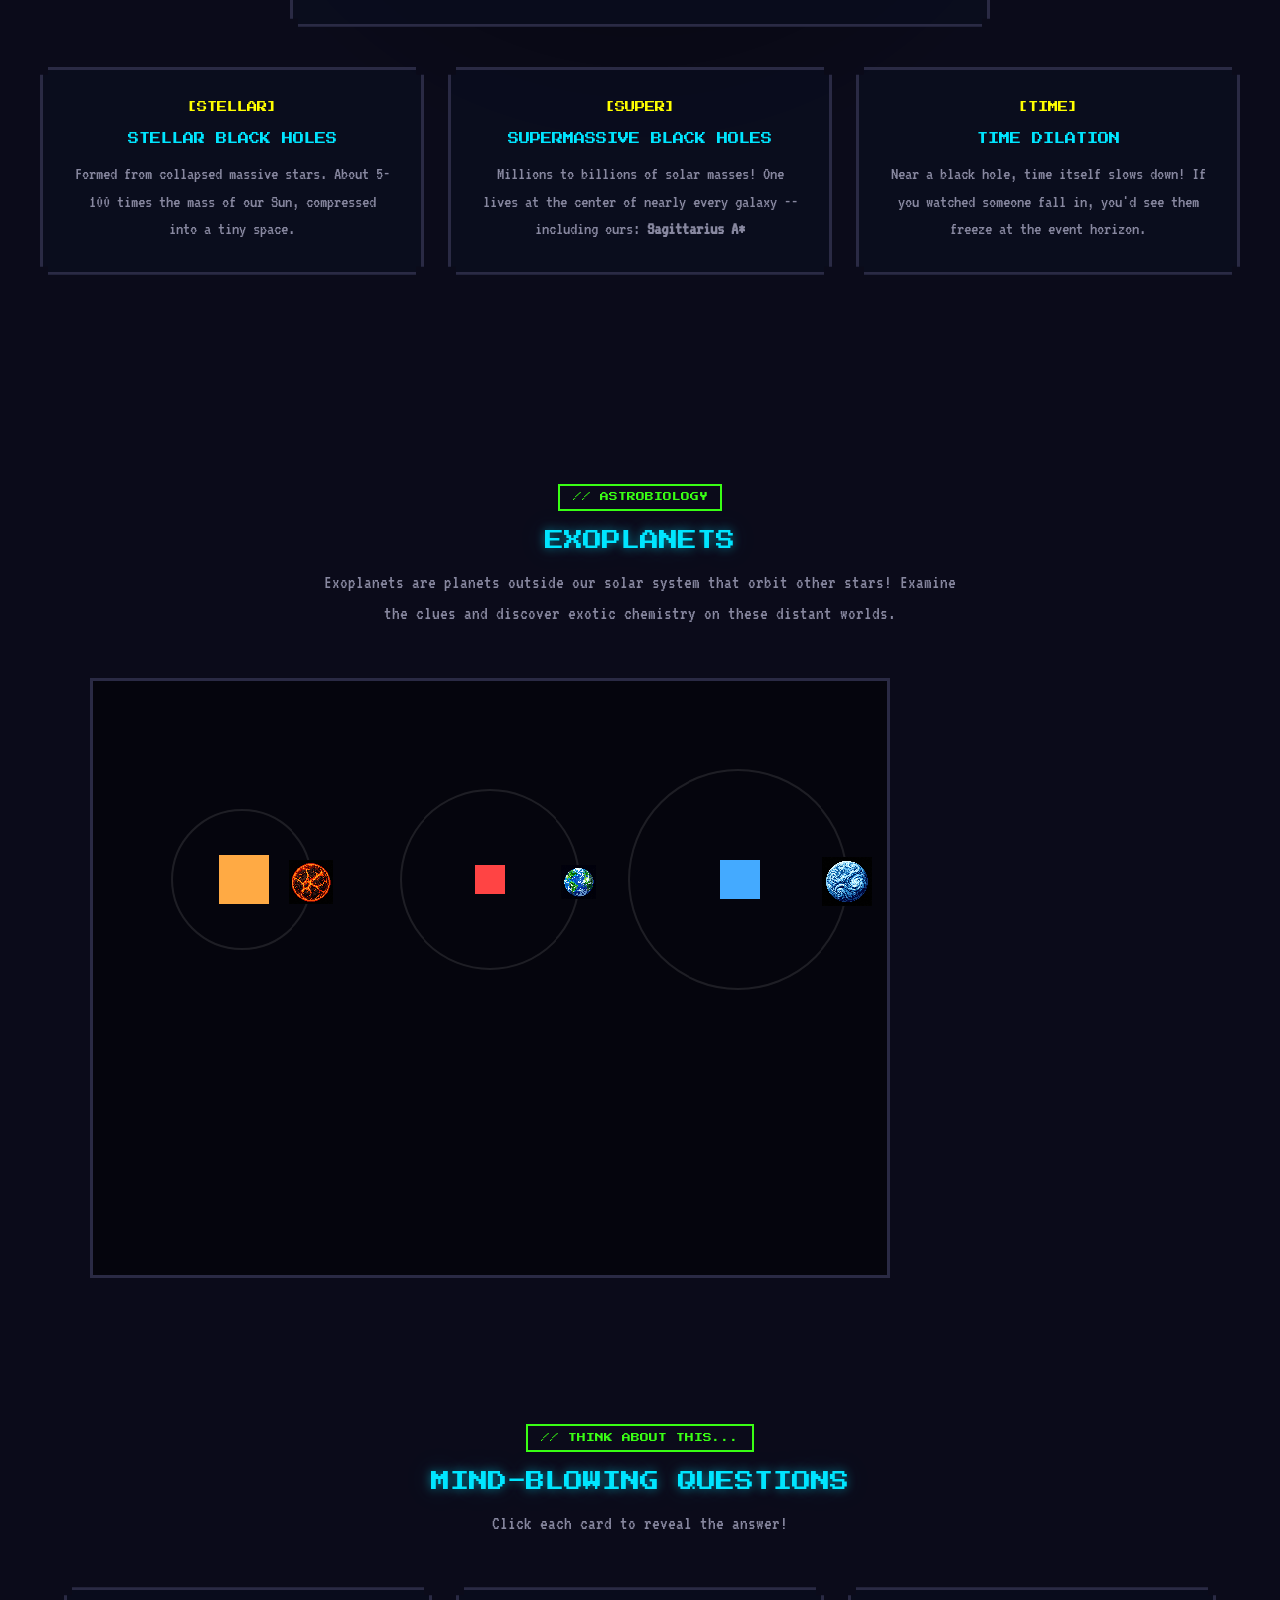
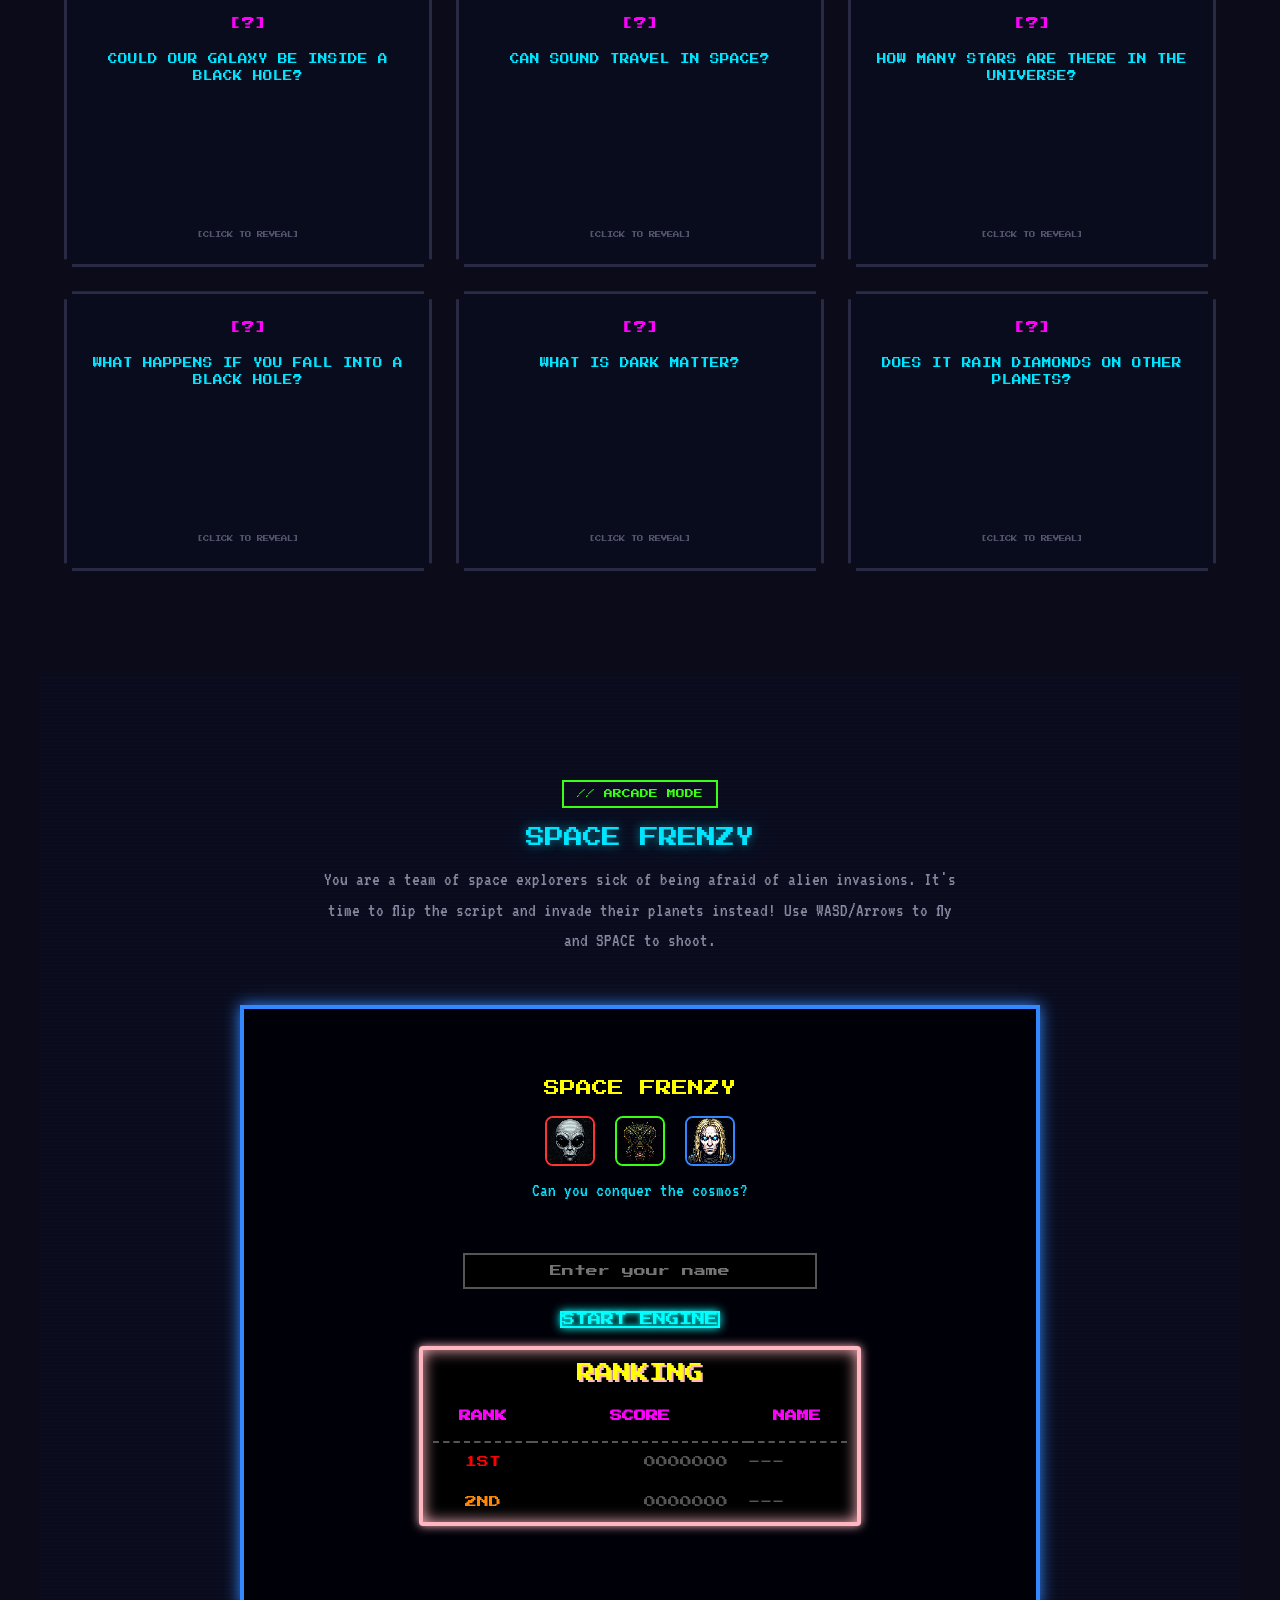
==== commit 2c93399f: "Feat: Add side-by-side gravitational lensing simulation with spiraling sink-vortex photon paths" ====
--- a/index.html
+++ b/index.html
@@ -625,8 +625,15 @@
       </div>
 
       <div class="simulation-container fade-in">
-        <div class="canvas-wrapper">
-          <canvas id="blackhole-canvas" width="800" height="500"></canvas>
+        <div style="display: flex; gap: 20px; justify-content: center; flex-wrap: wrap; margin-bottom: 1.5rem;">
+          <div class="canvas-wrapper" style="flex: 1; min-width: 300px; max-width: 48%; margin: 0; border: 2px solid var(--border-pixel); background: rgba(0, 0, 0, 0.65);">
+            <canvas id="blackhole-canvas" width="400" height="350" style="width: 100%; height: auto;"></canvas>
+            <div style="text-align: center; color: var(--pixel-cyan); padding: 12px; font-family: var(--font-heading); font-size: 8px; border-top: 2px solid var(--border-pixel); background: rgba(10, 10, 26, 0.8);">[ ACCRETION DISK & TIME DILATION ]</div>
+          </div>
+          <div class="canvas-wrapper" style="flex: 1; min-width: 300px; max-width: 48%; margin: 0; border: 2px solid var(--border-pixel); background: rgba(0, 0, 0, 0.65); position: relative;">
+            <canvas id="blackhole-lensing-canvas" width="400" height="350" style="width: 100%; height: auto;"></canvas>
+            <div style="text-align: center; color: var(--pixel-yellow); padding: 12px; font-family: var(--font-heading); font-size: 8px; border-top: 2px solid var(--border-pixel); background: rgba(10, 10, 26, 0.8);">[ GRAVITATIONAL LENSING & EVENT HORIZON ]</div>
+          </div>
         </div>
         <div class="stage-info pixel-card">
           <p>A <strong>black hole</strong> forms when a massive star collapses at the end of its life. The gravity is so intense that it warps space and time around it. The boundary around a black hole is called the <strong>event horizon</strong> -- once you cross it, there's no coming back!</p>
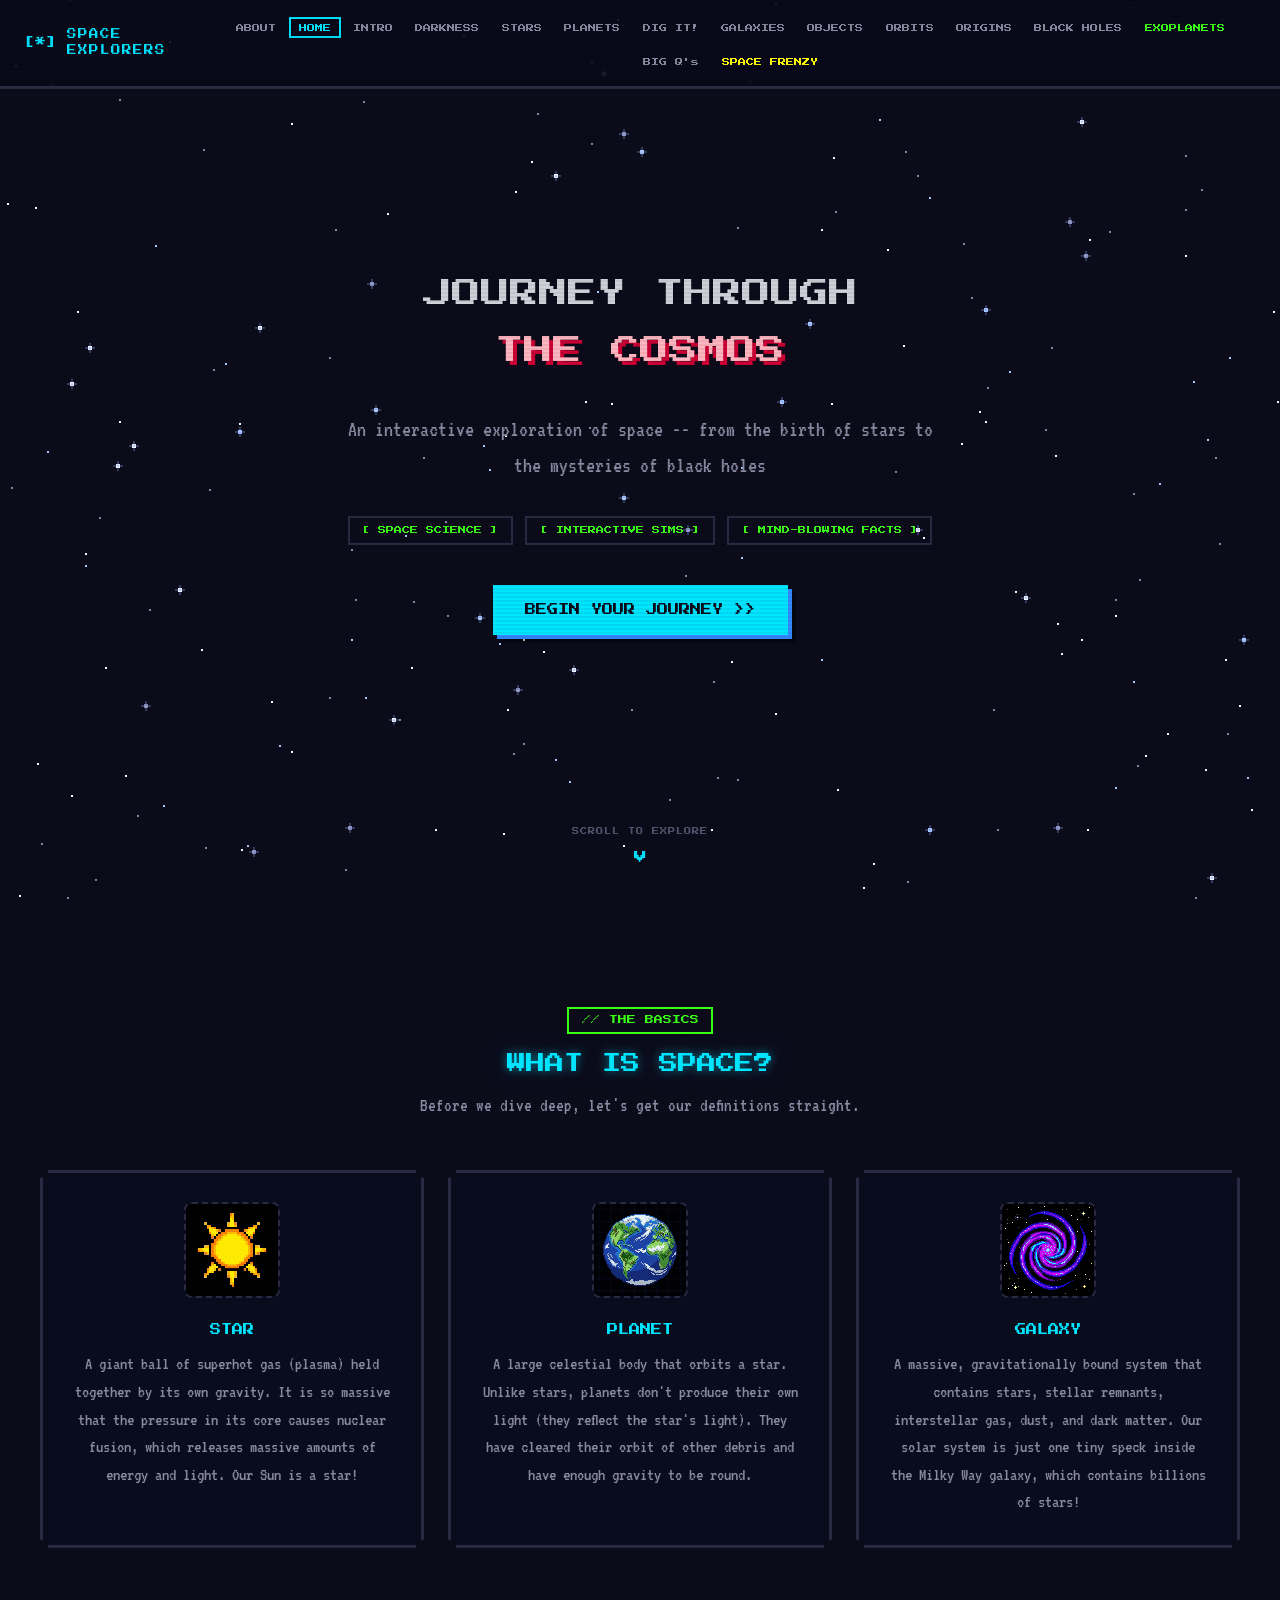
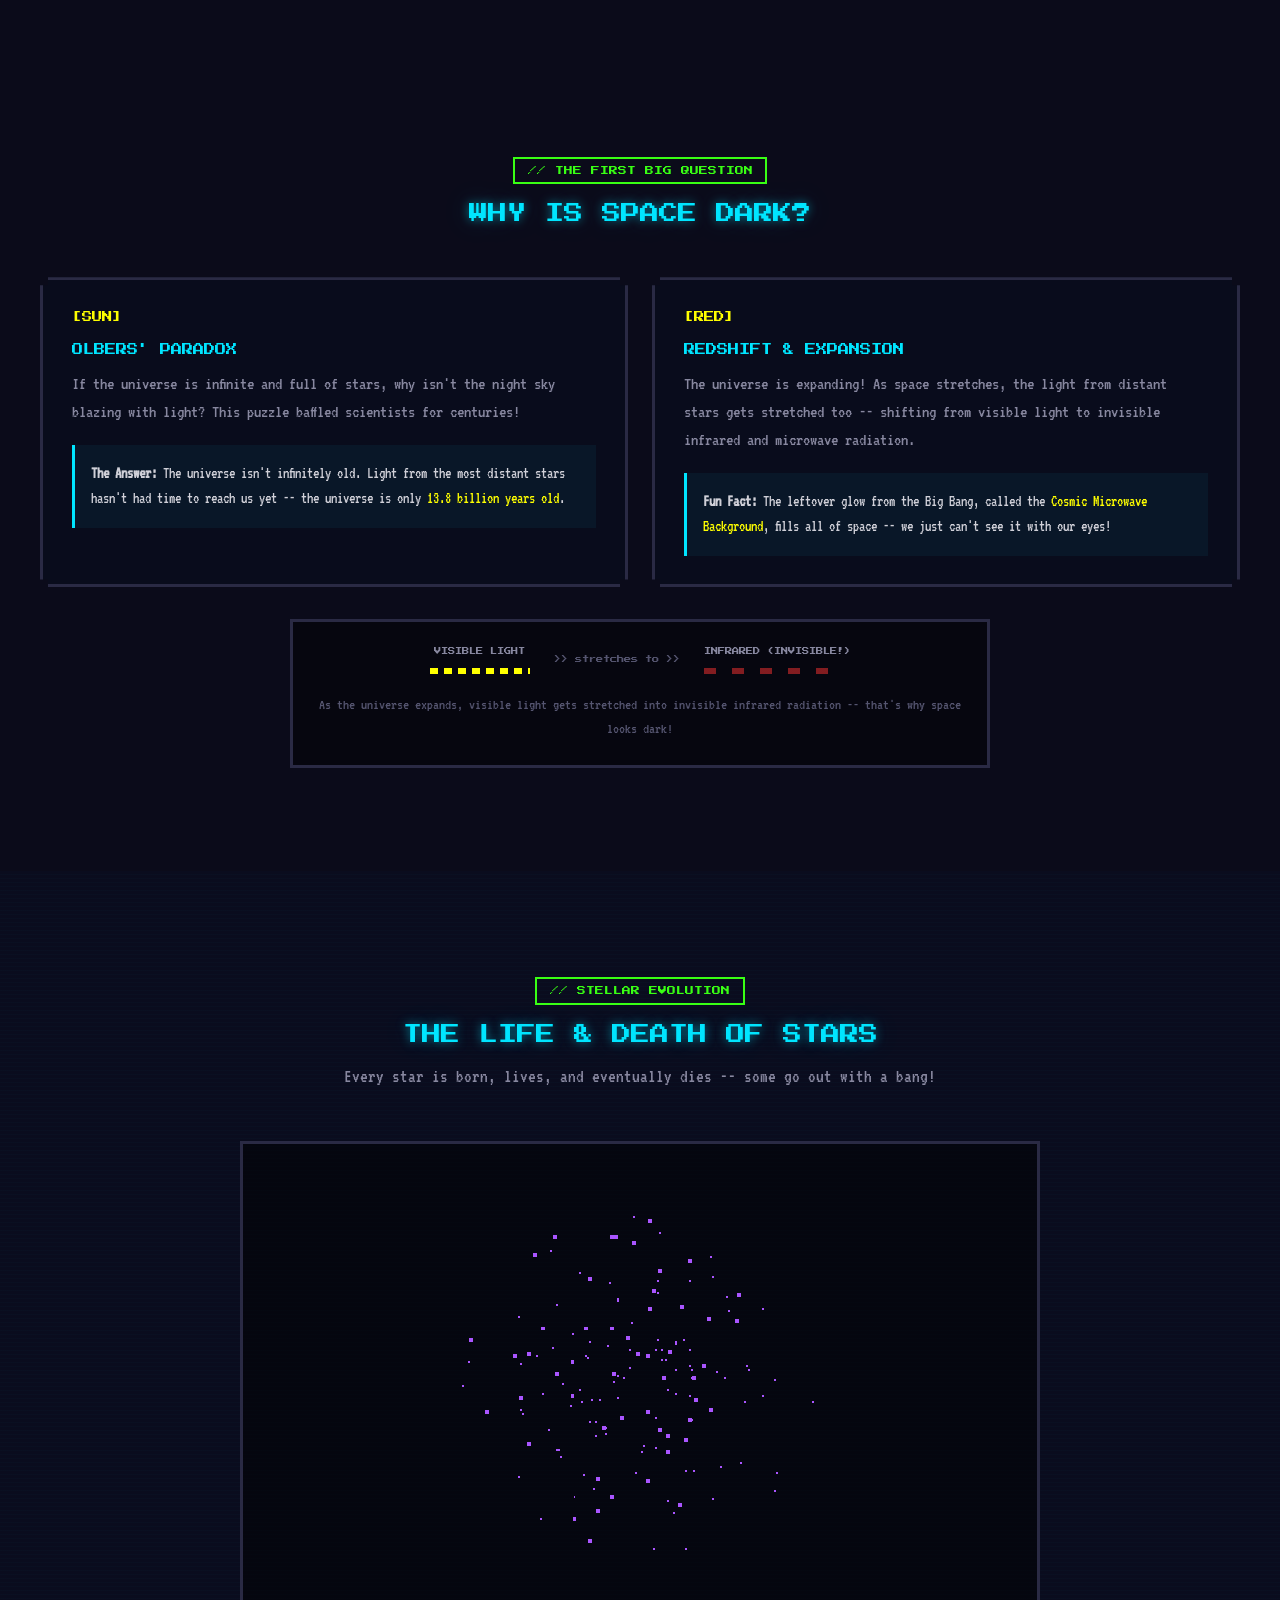
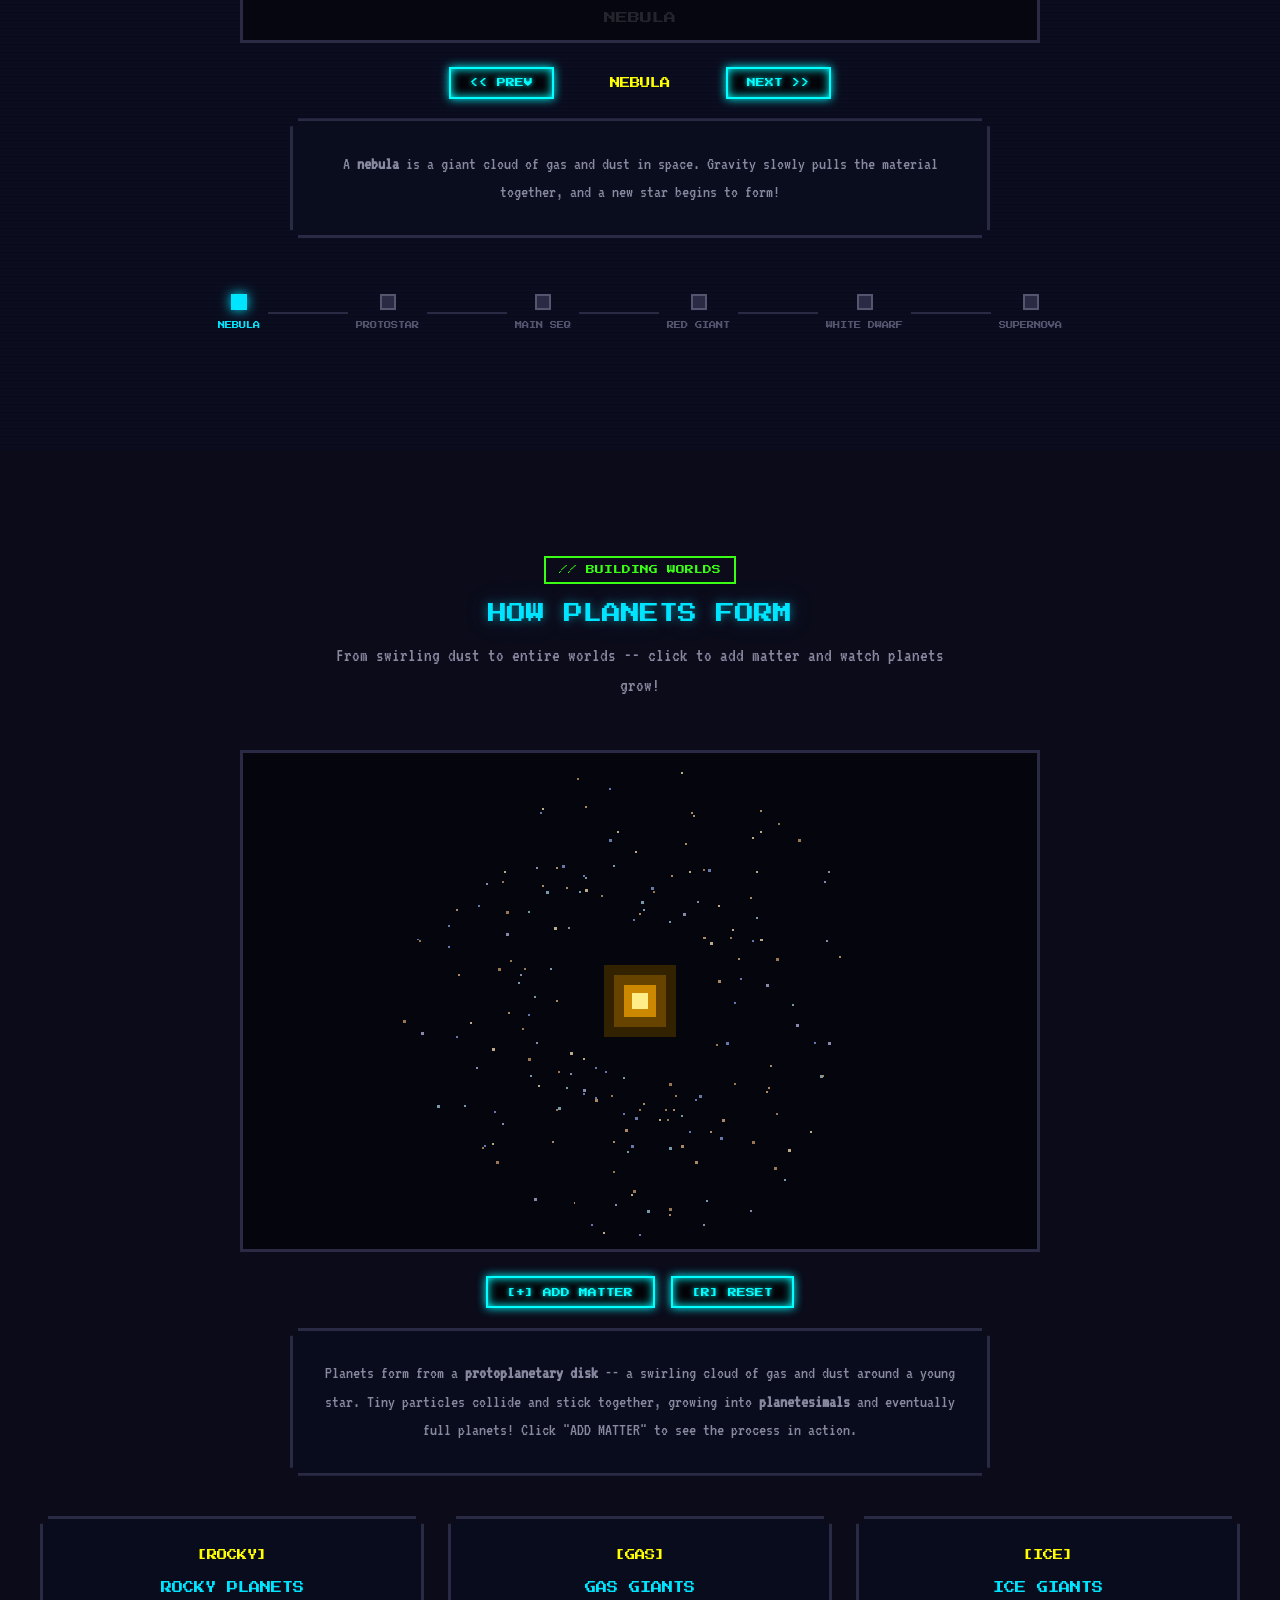
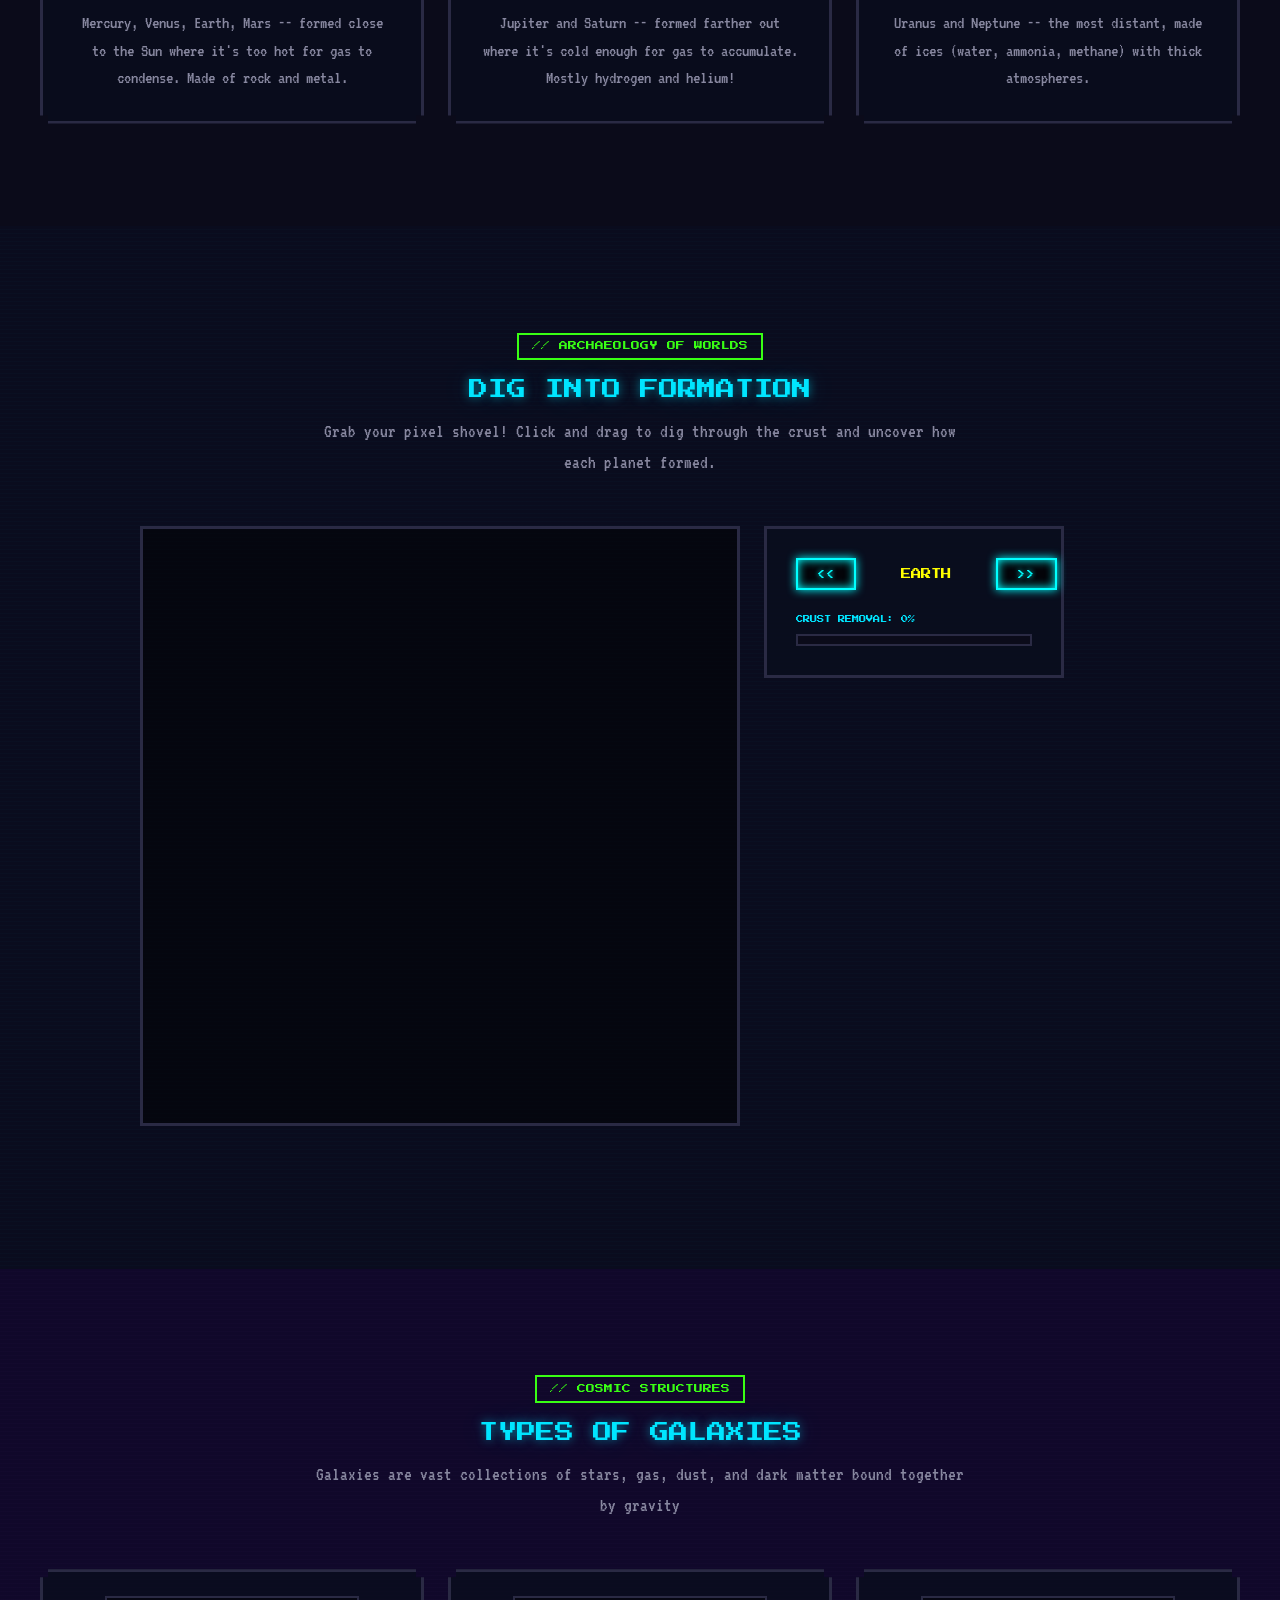
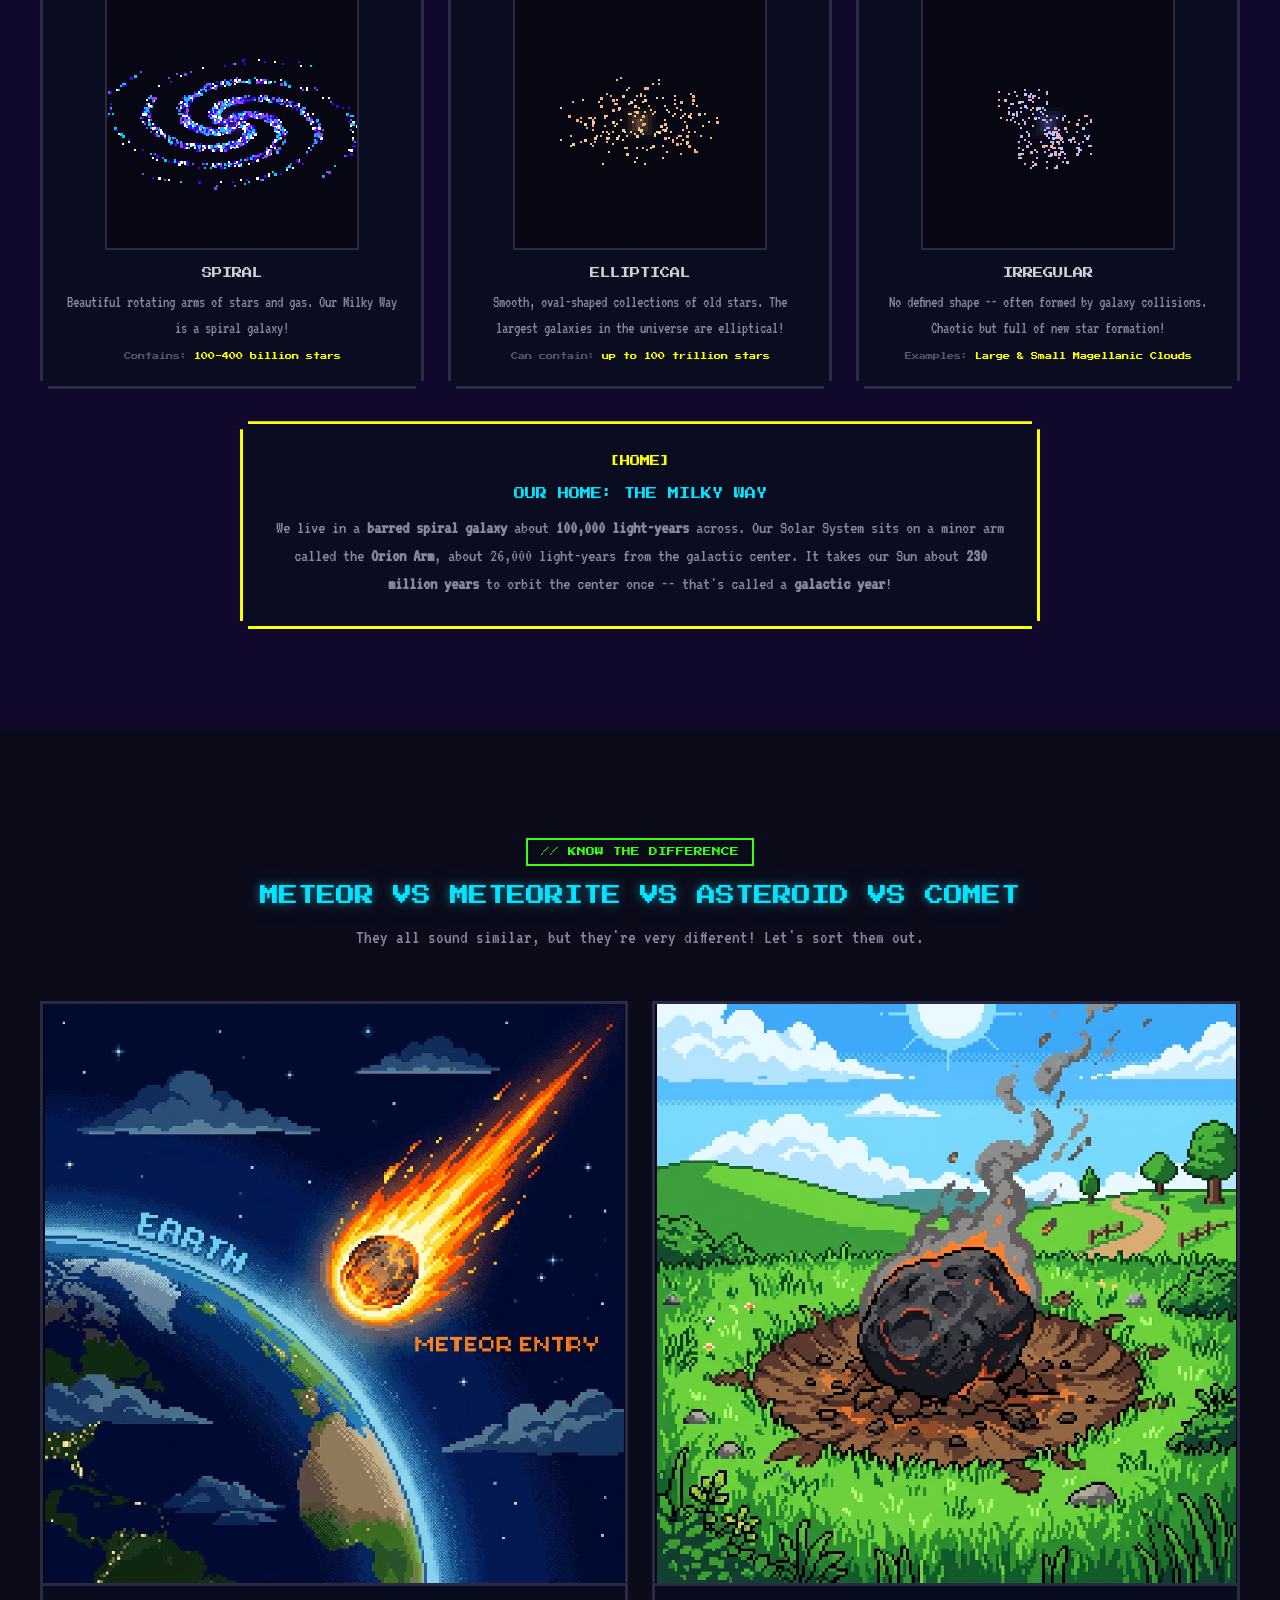
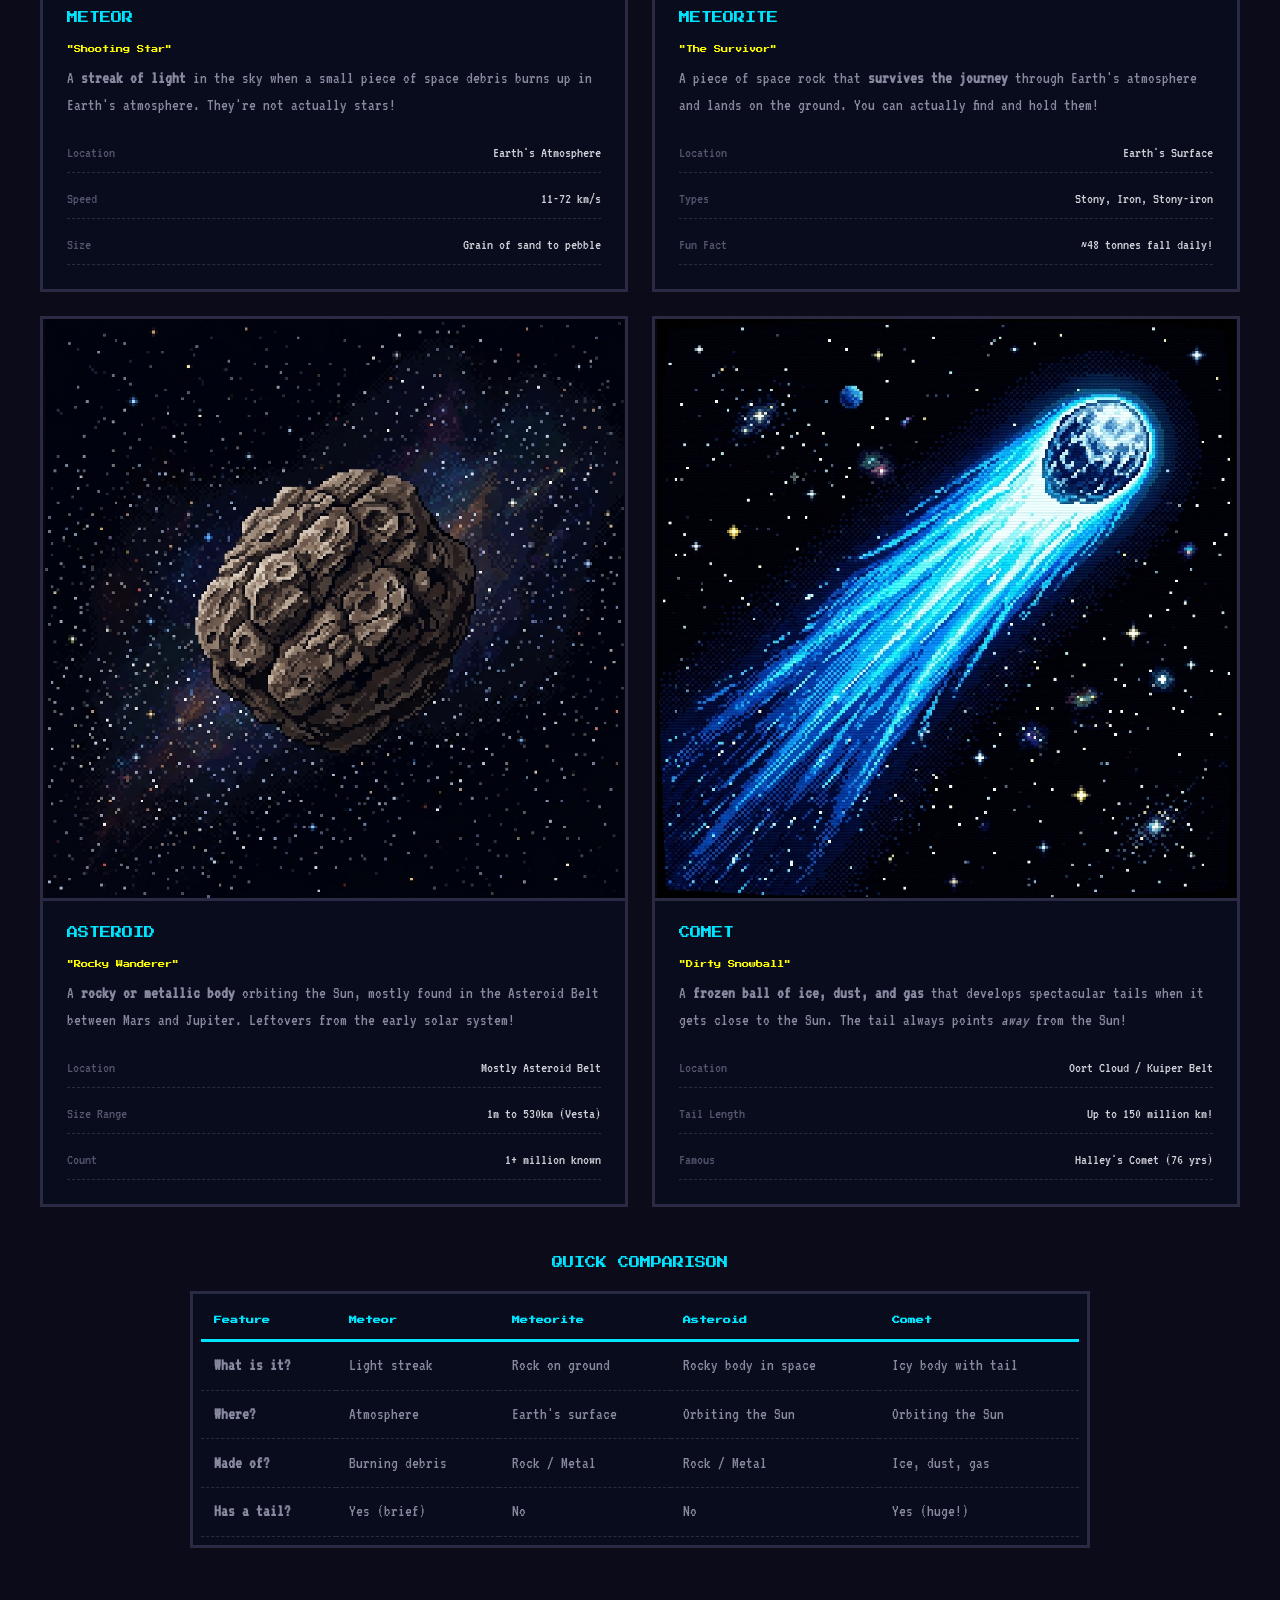
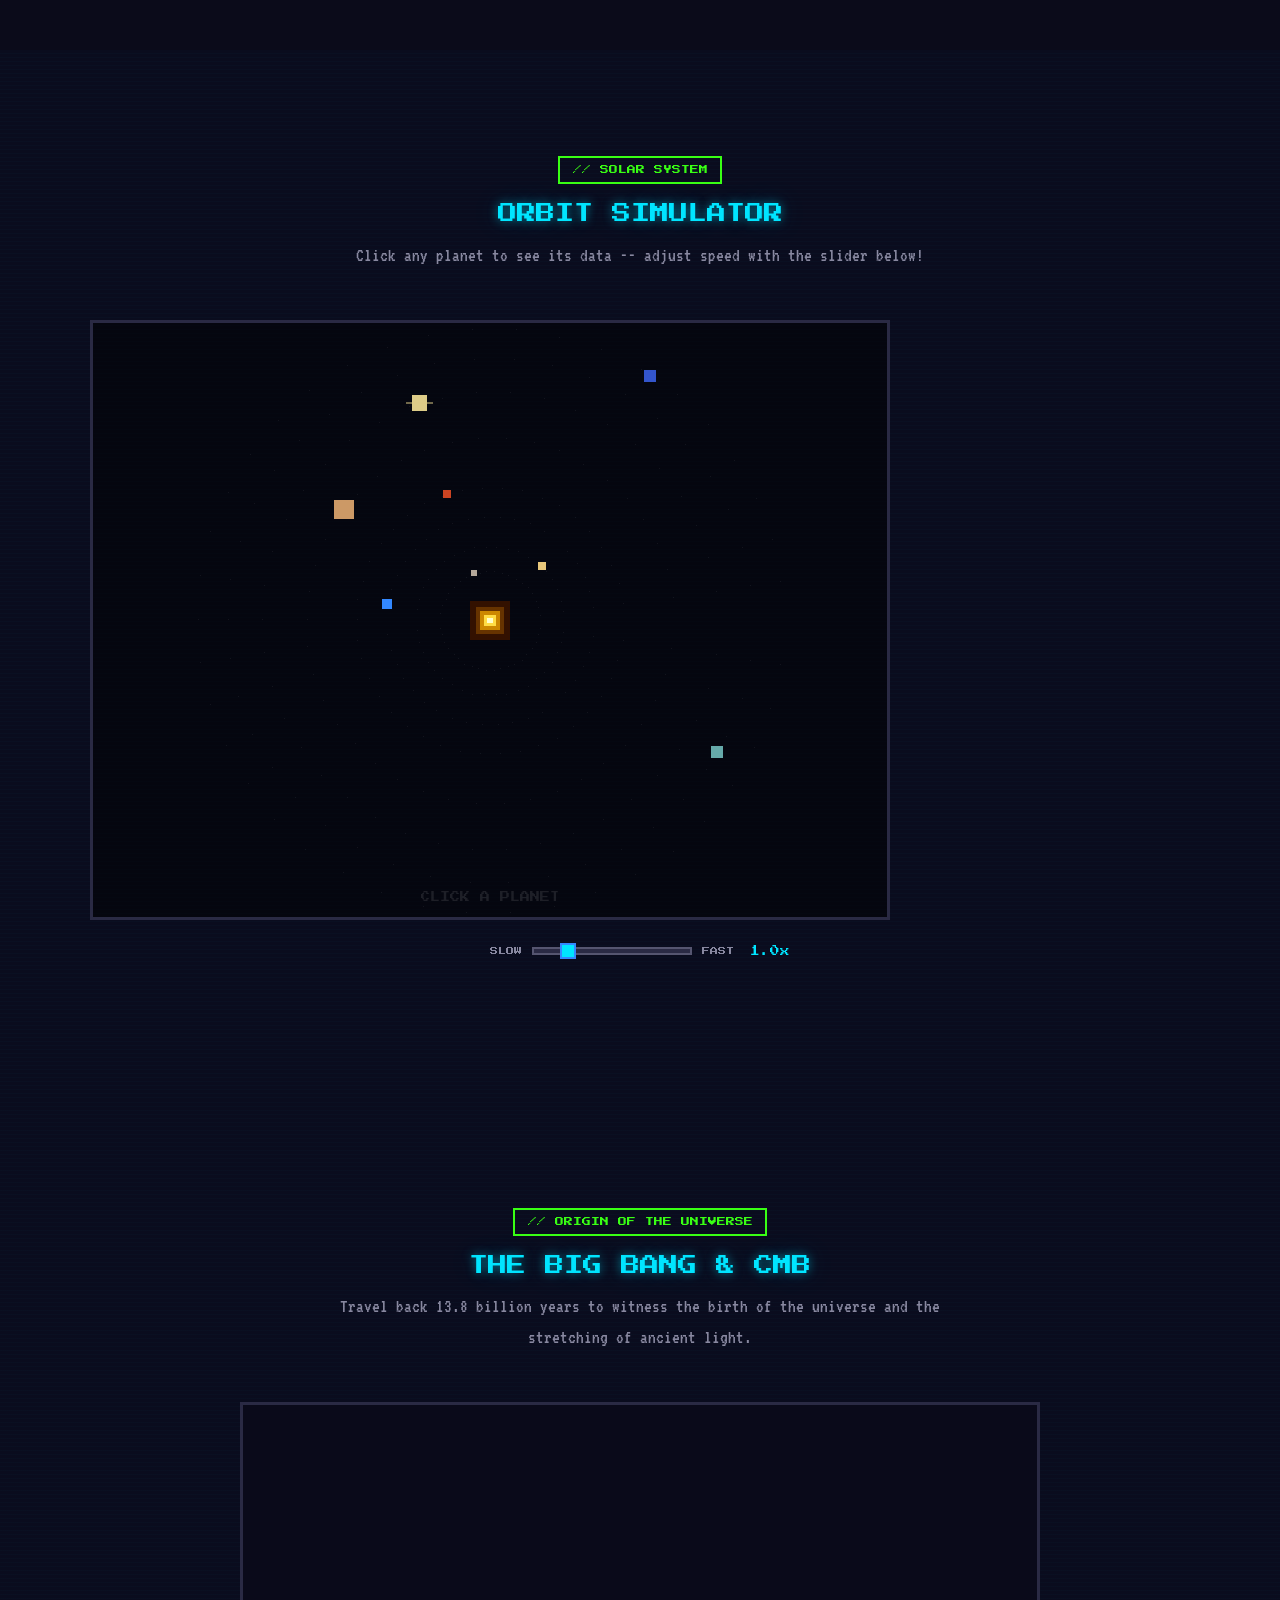
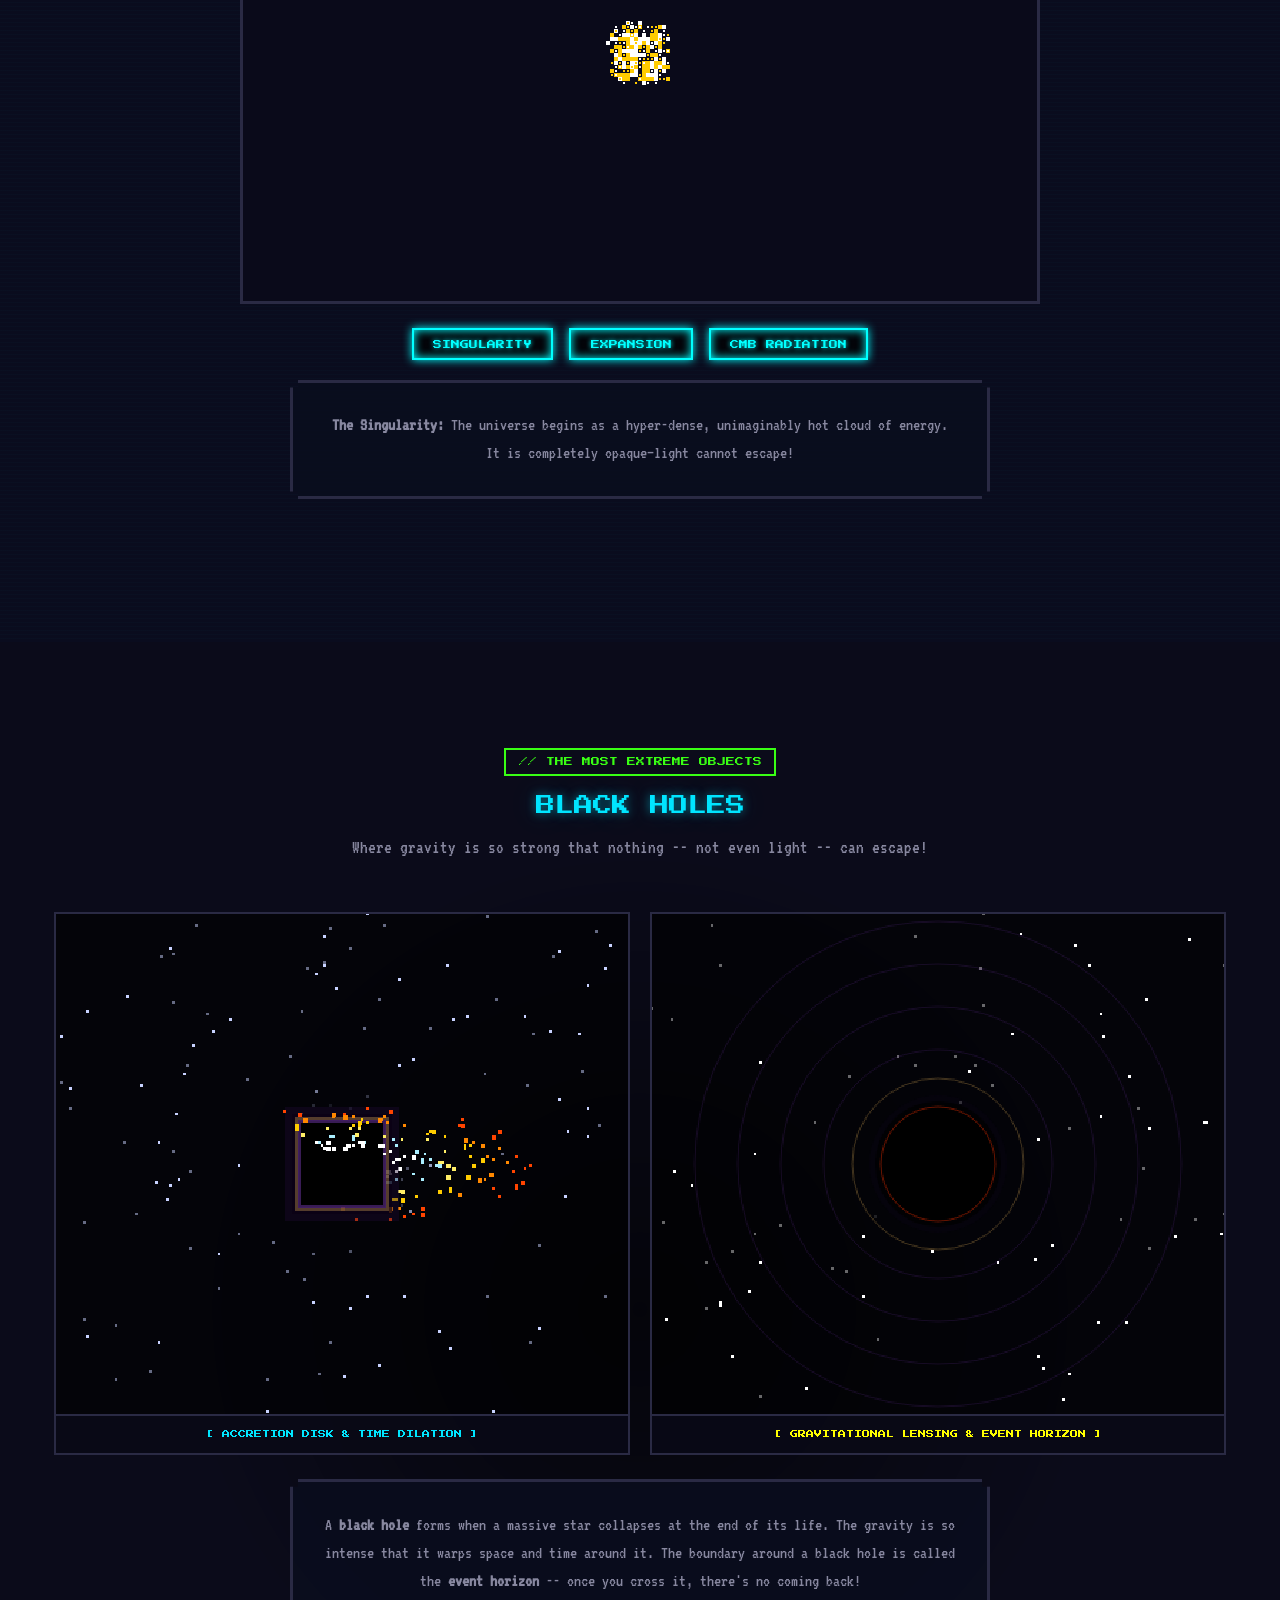
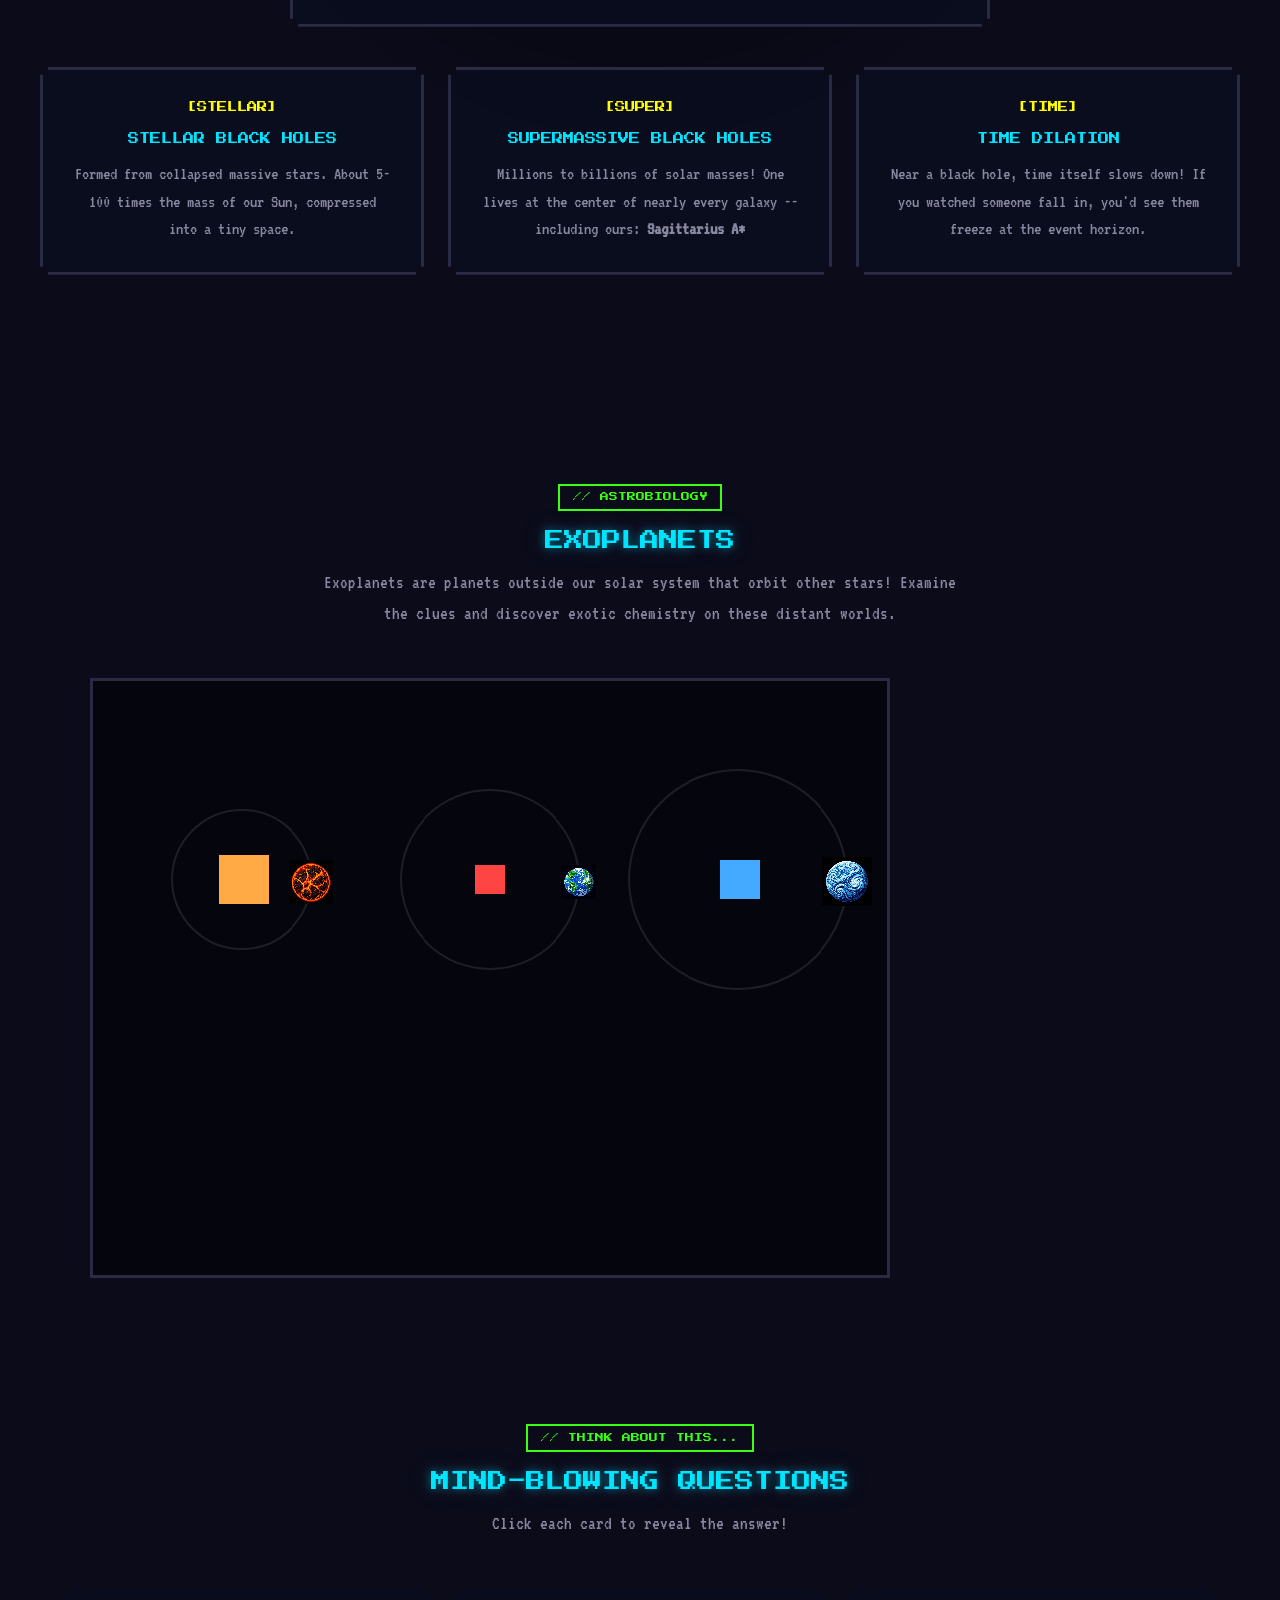
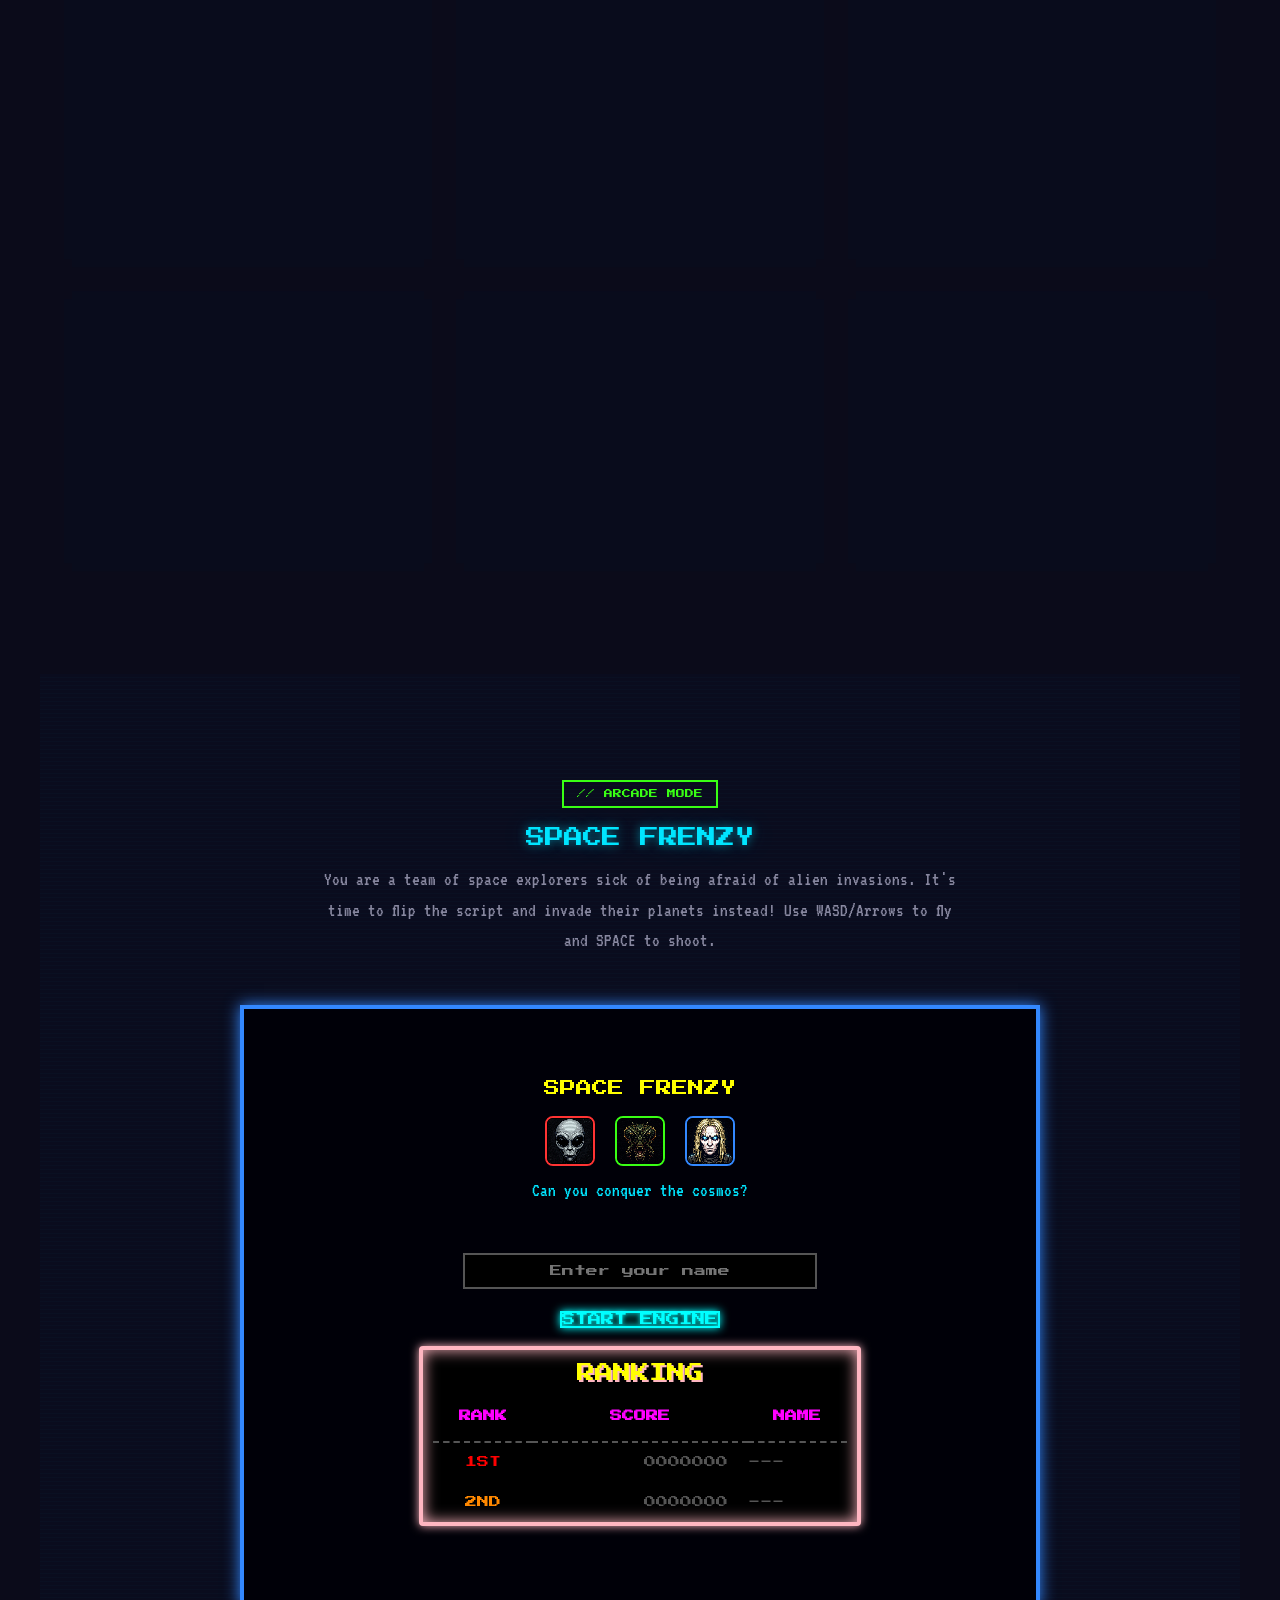
==== commit b24b7a42: "feat: implement logarithmic spiral gravitational lensing and swallowed trail fading" ====
--- a/index.html
+++ b/index.html
@@ -934,7 +934,7 @@
     window.orderBy = orderBy;
     window.limit = limit;
   </script>
-  <script src="app.js?v=23"></script>
+  <script src="app.js?v=25"></script>
   <img id="astro-img" src="./assets/astronaut_sprite.png" style="display:none;" />
   <img id="rbox-img" src="./assets/riddle_box.png" style="display:none;" />
 </body>
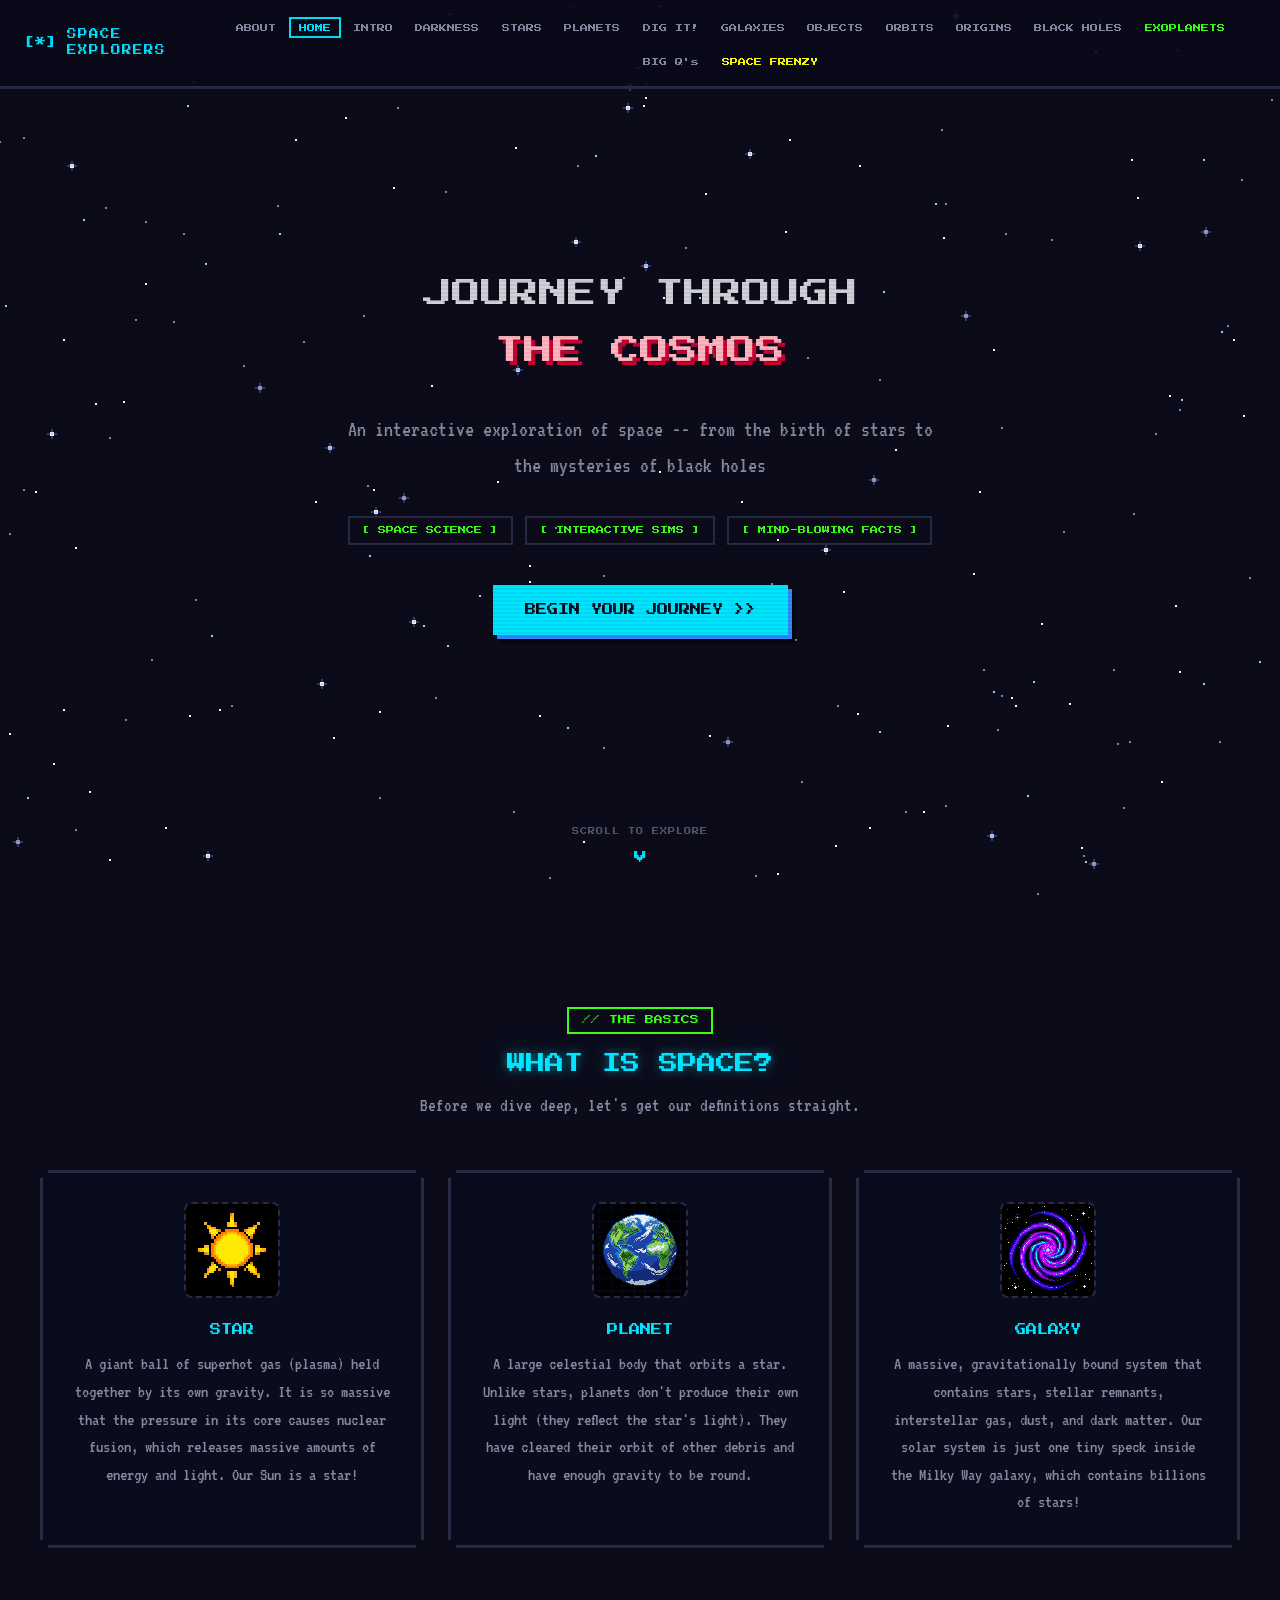
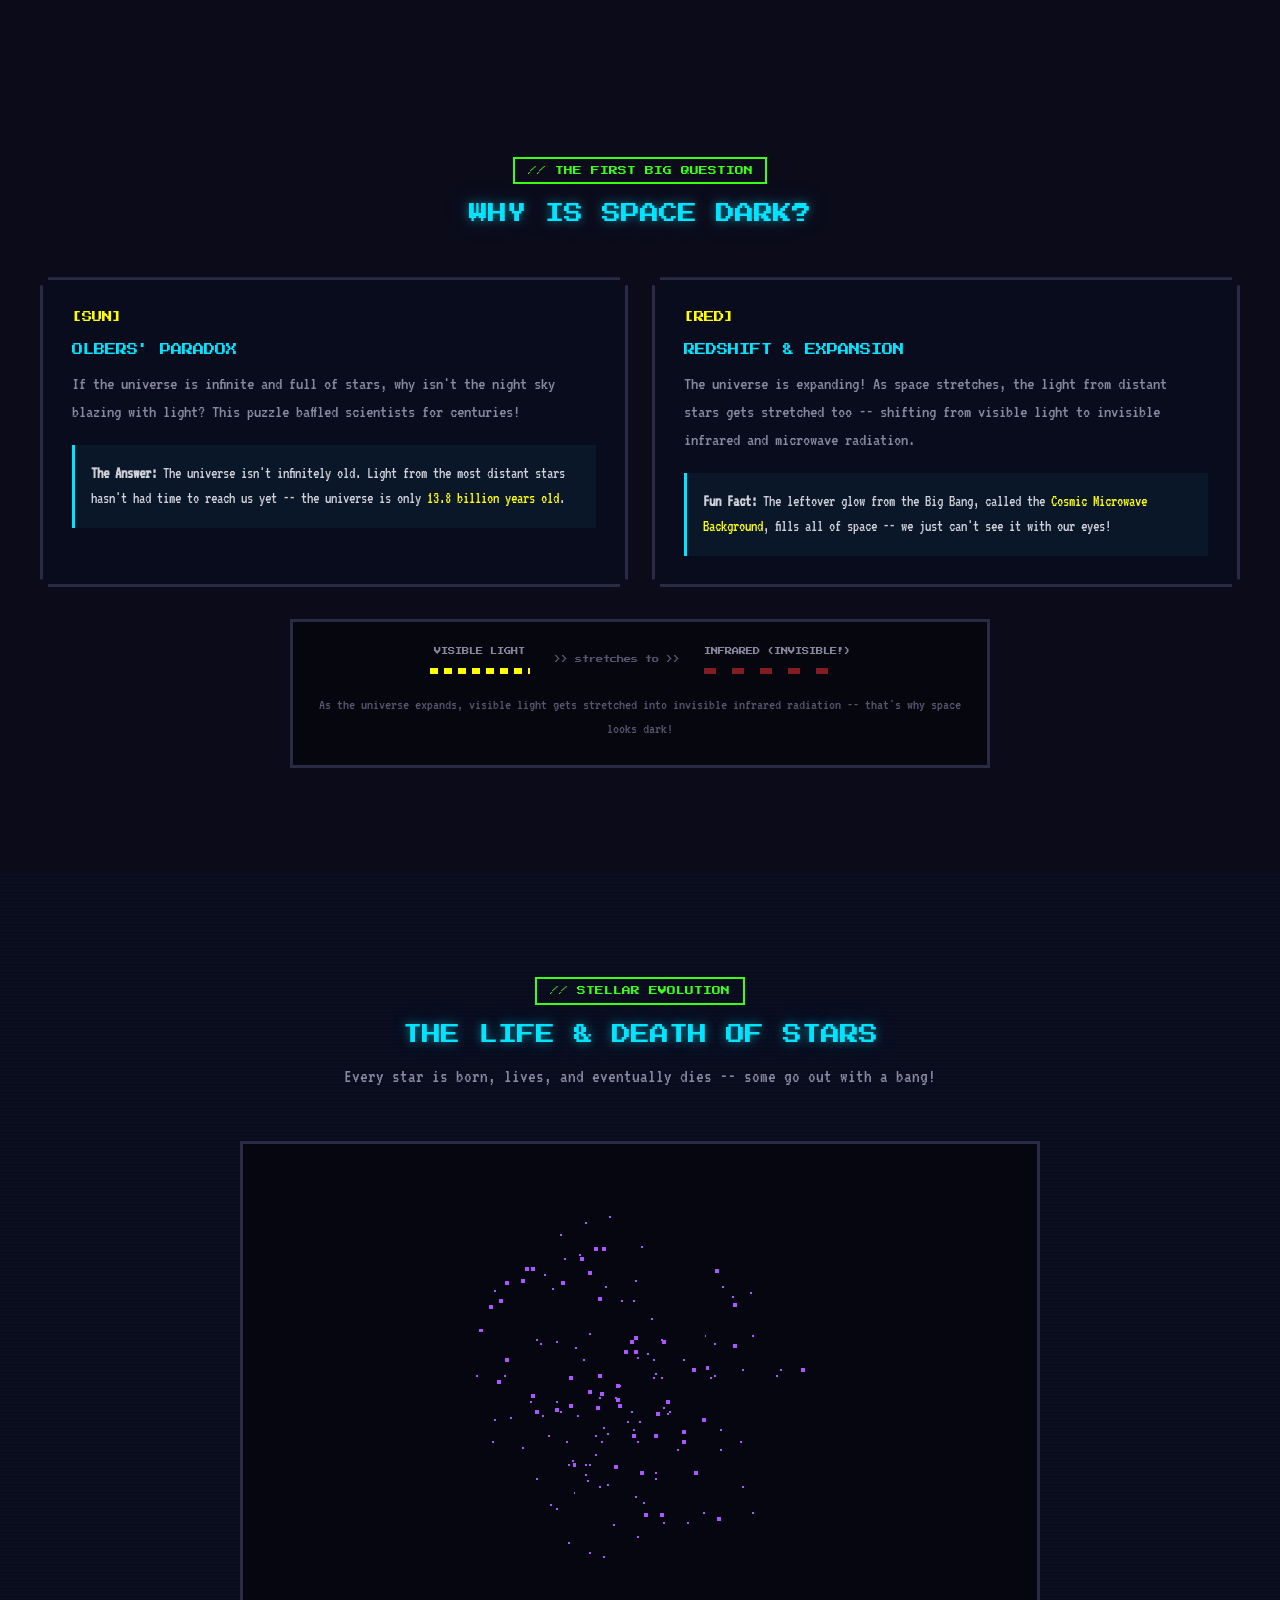
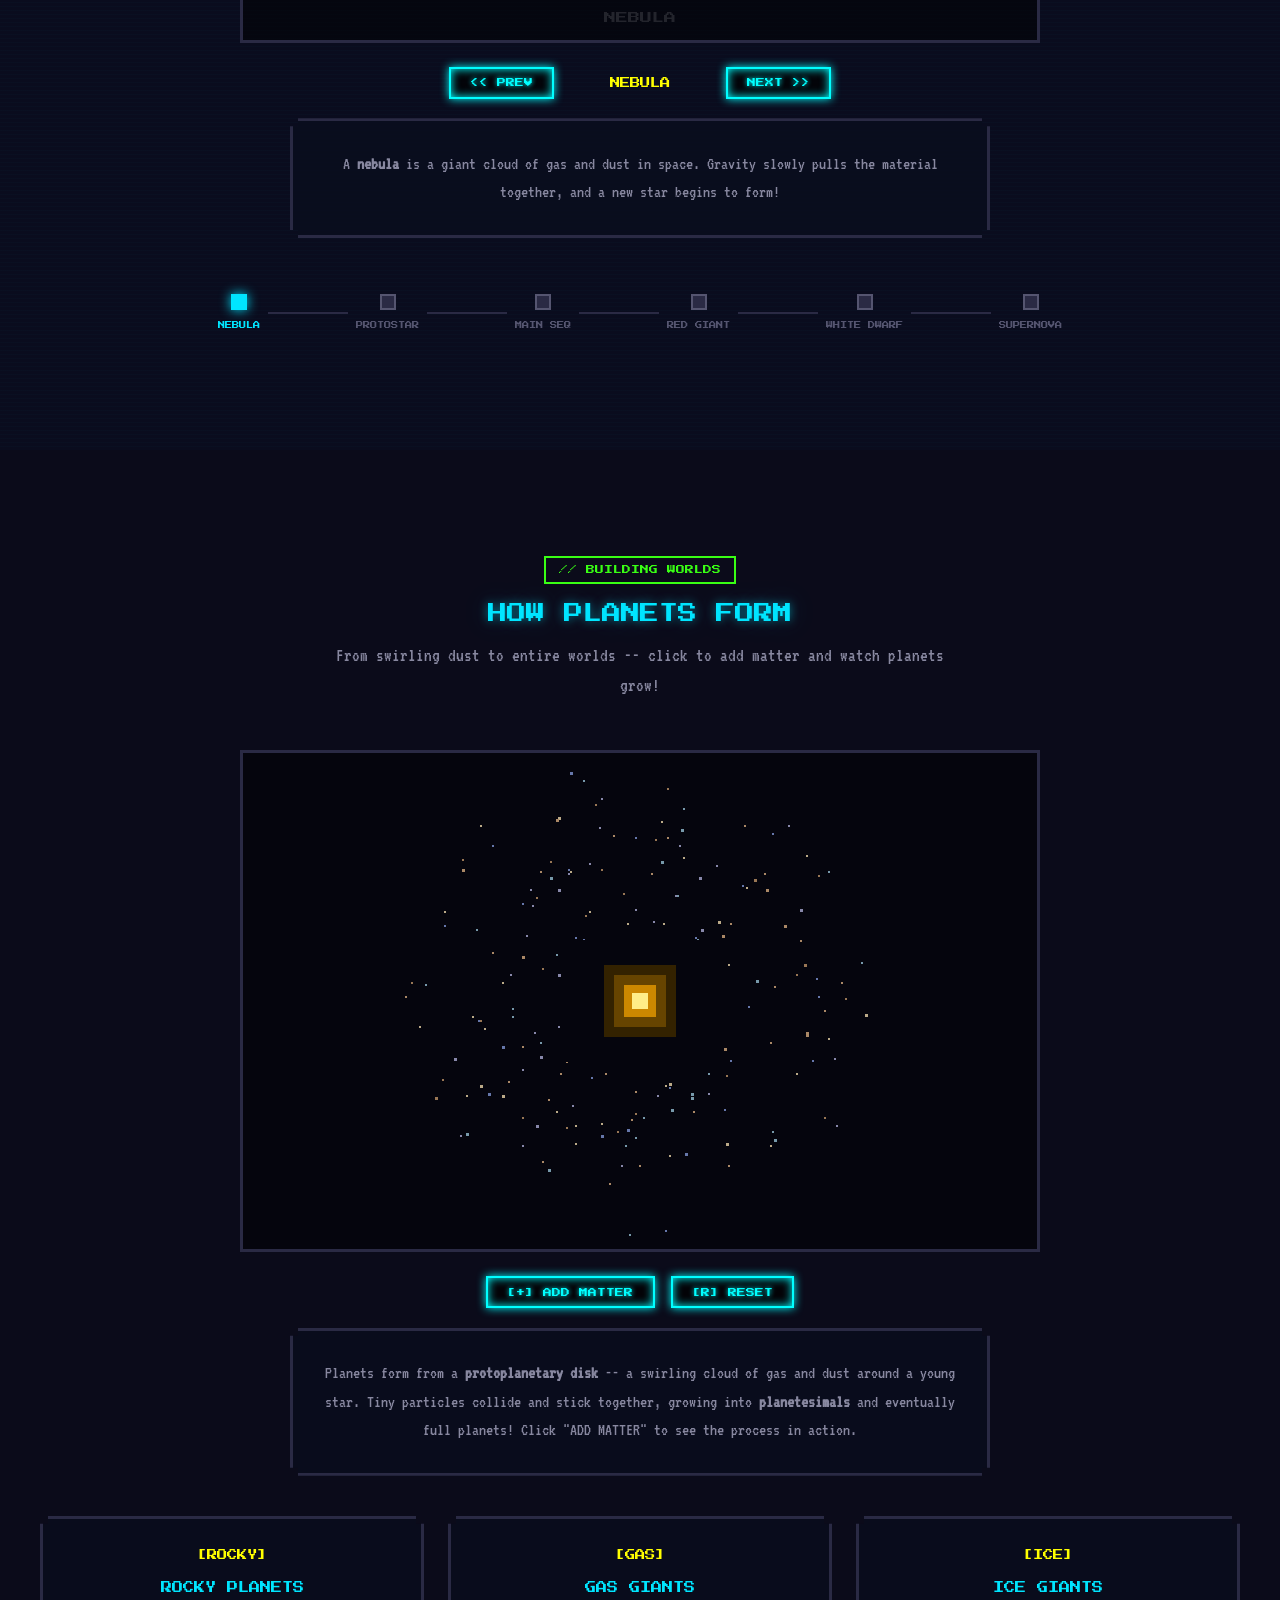
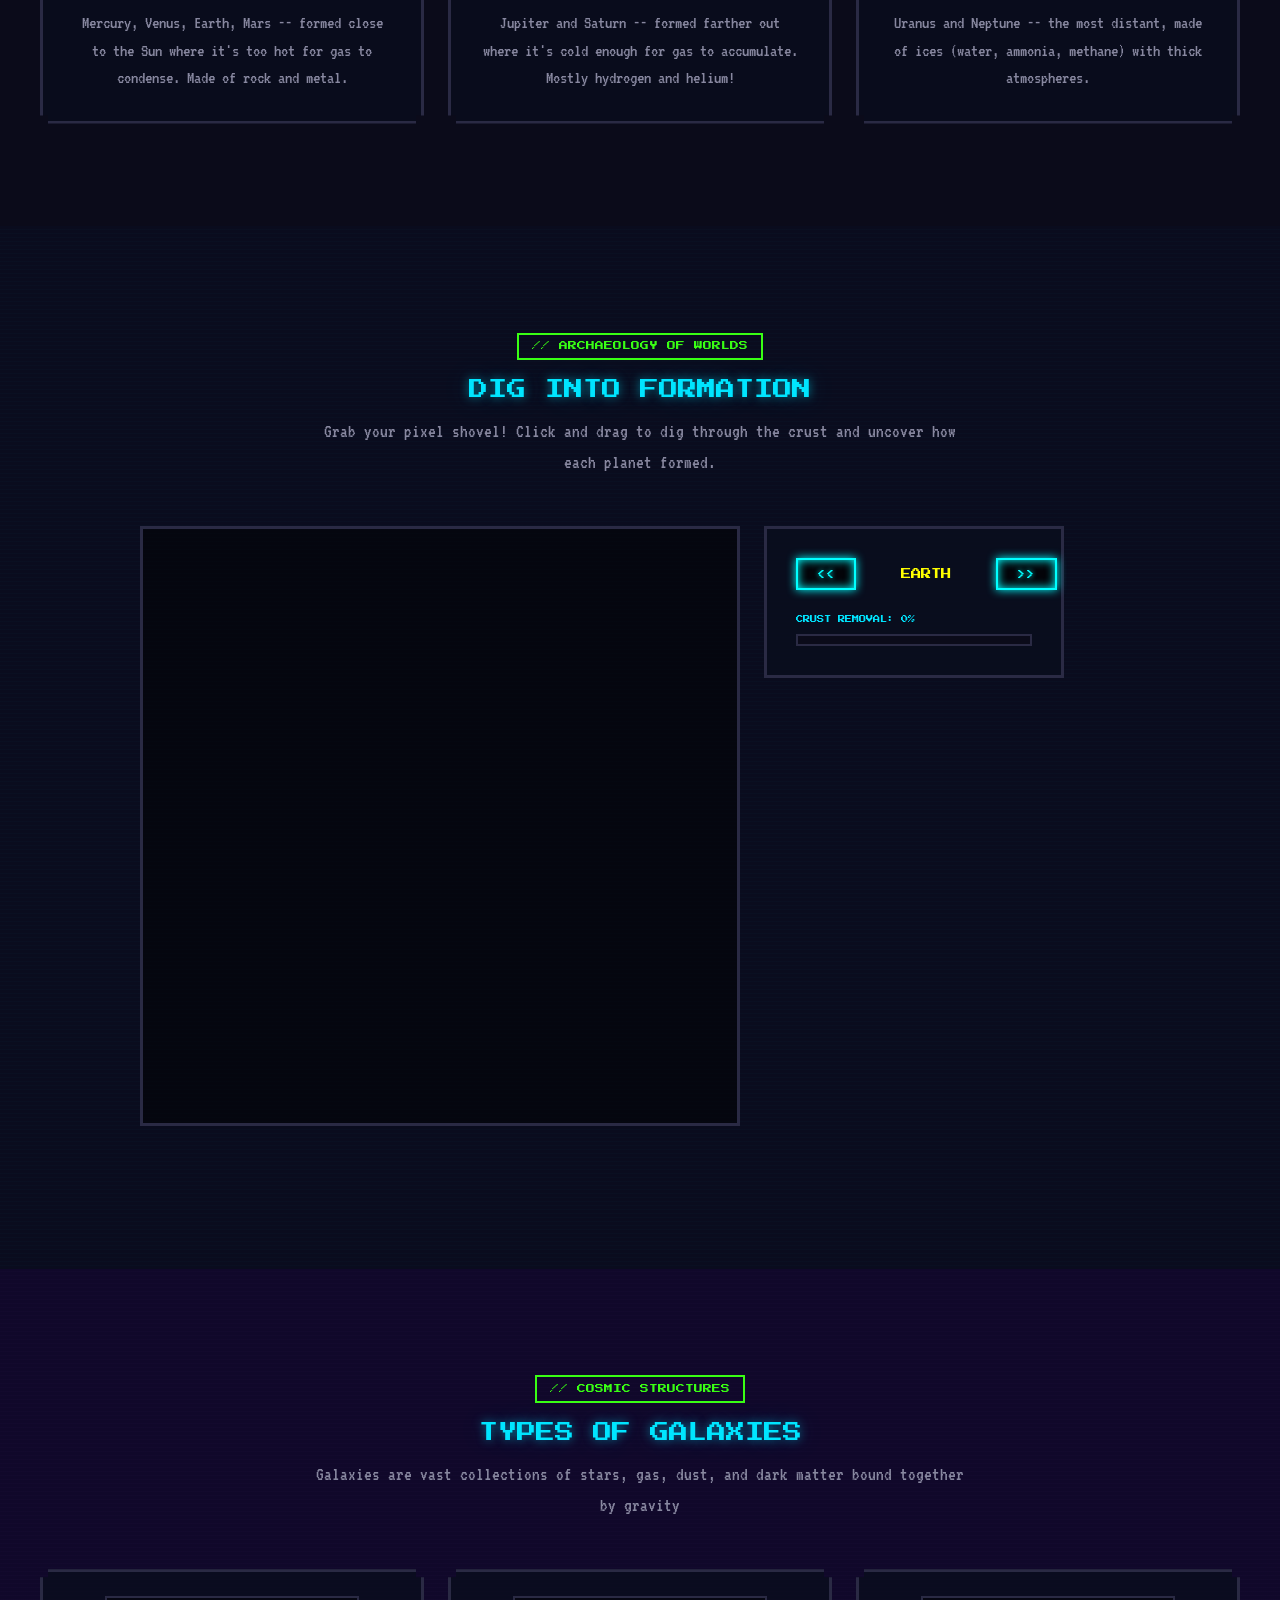
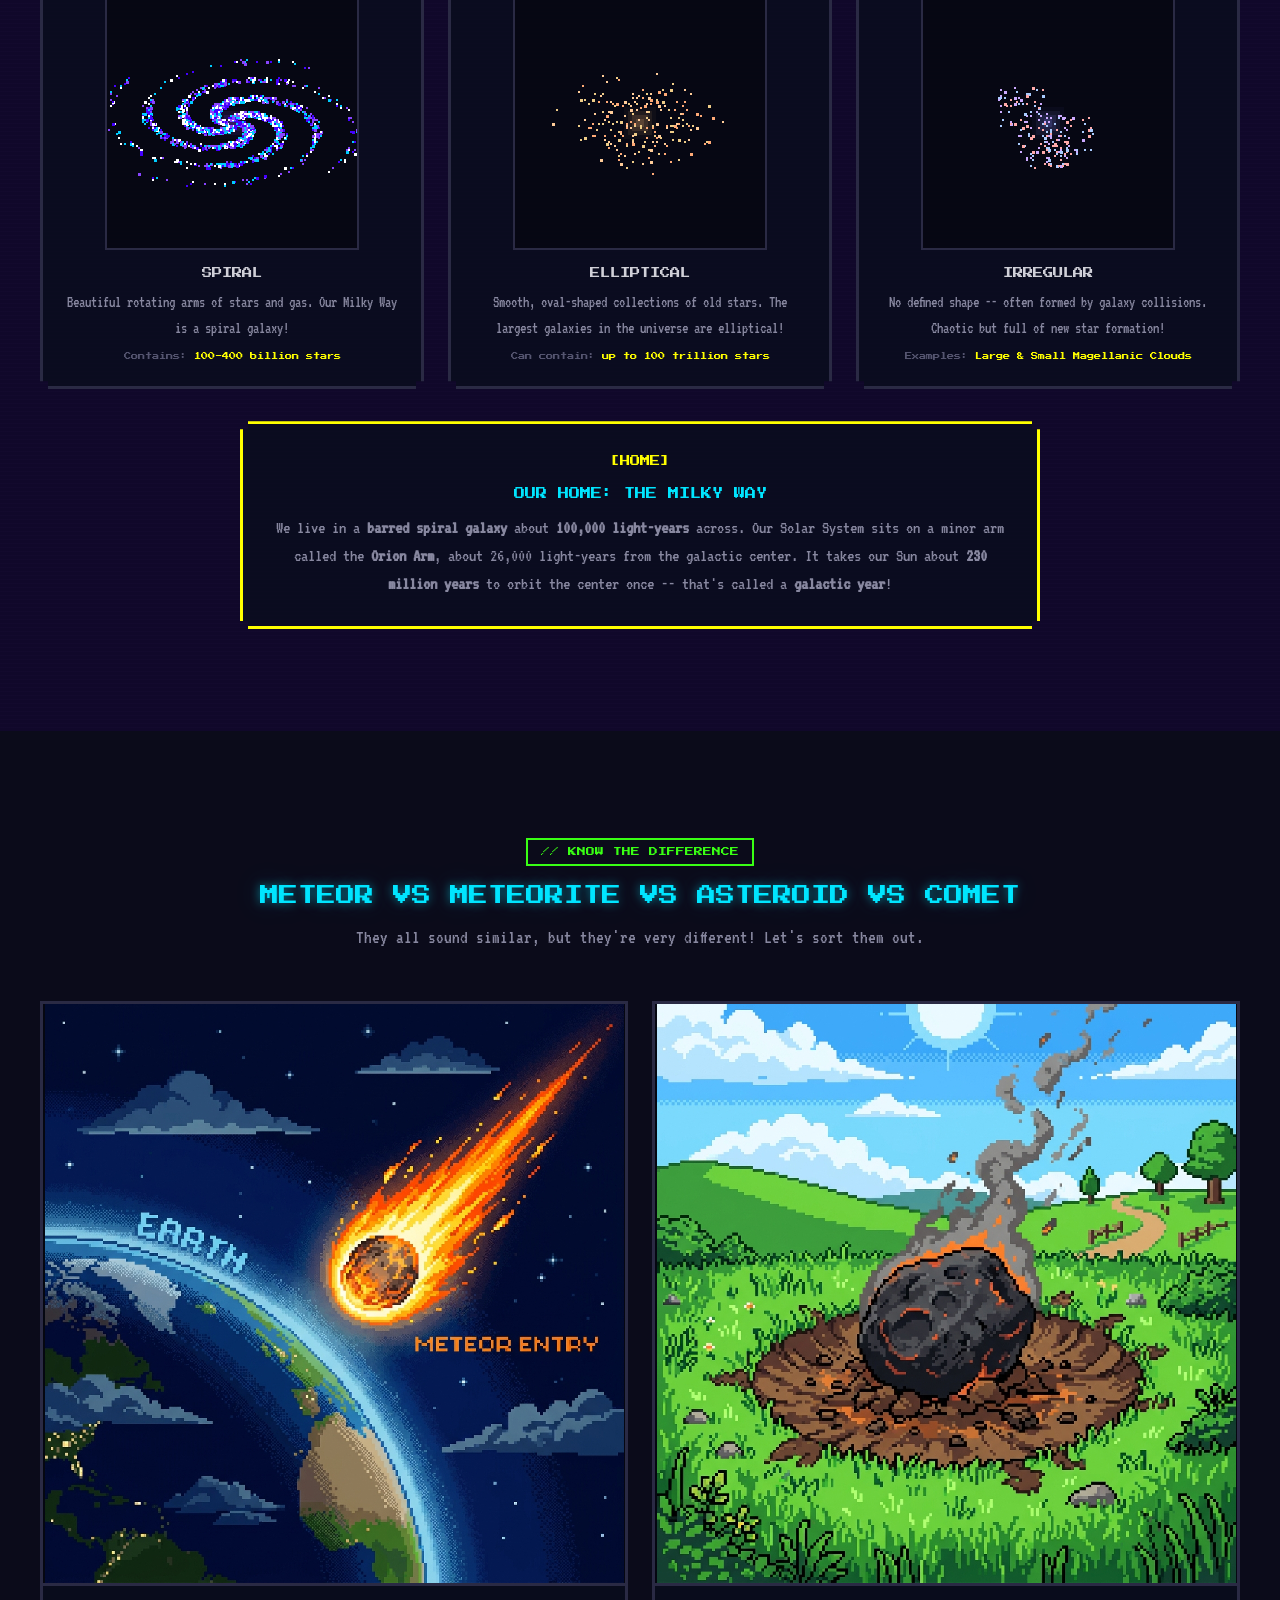
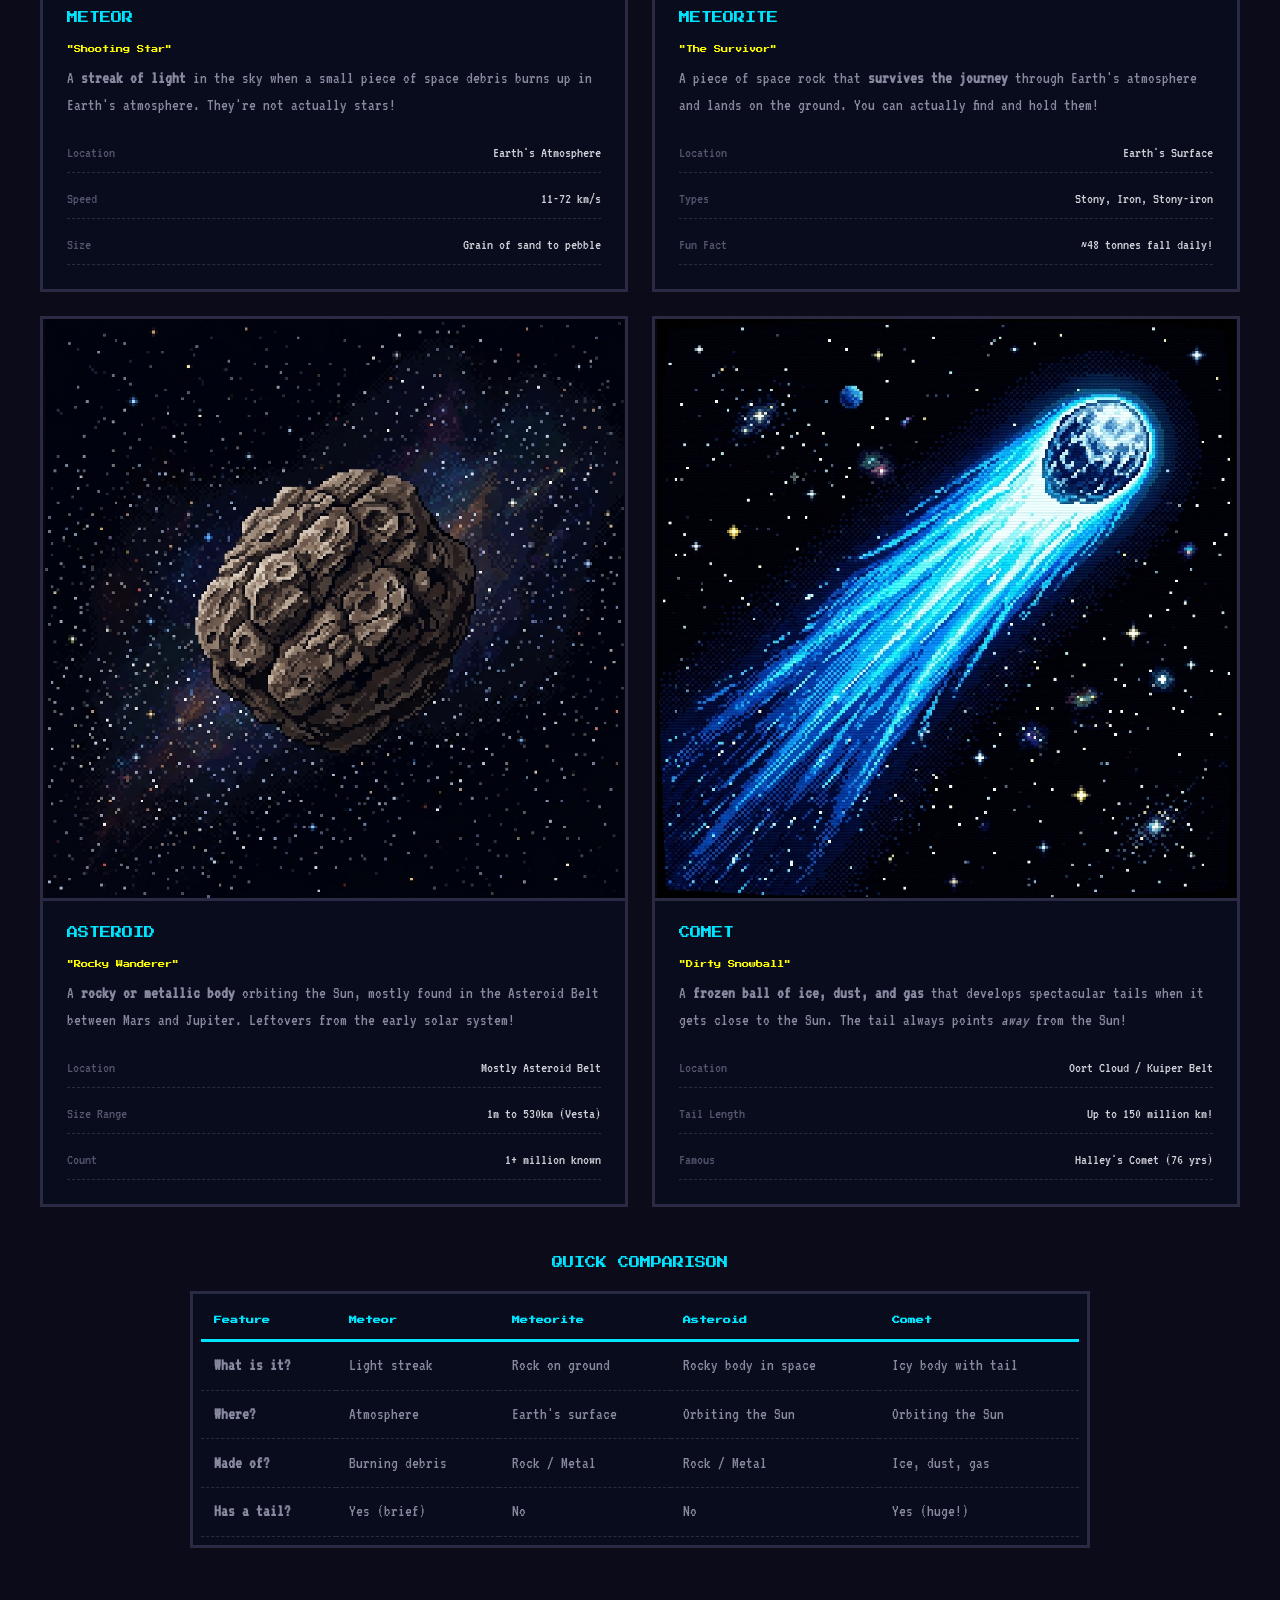
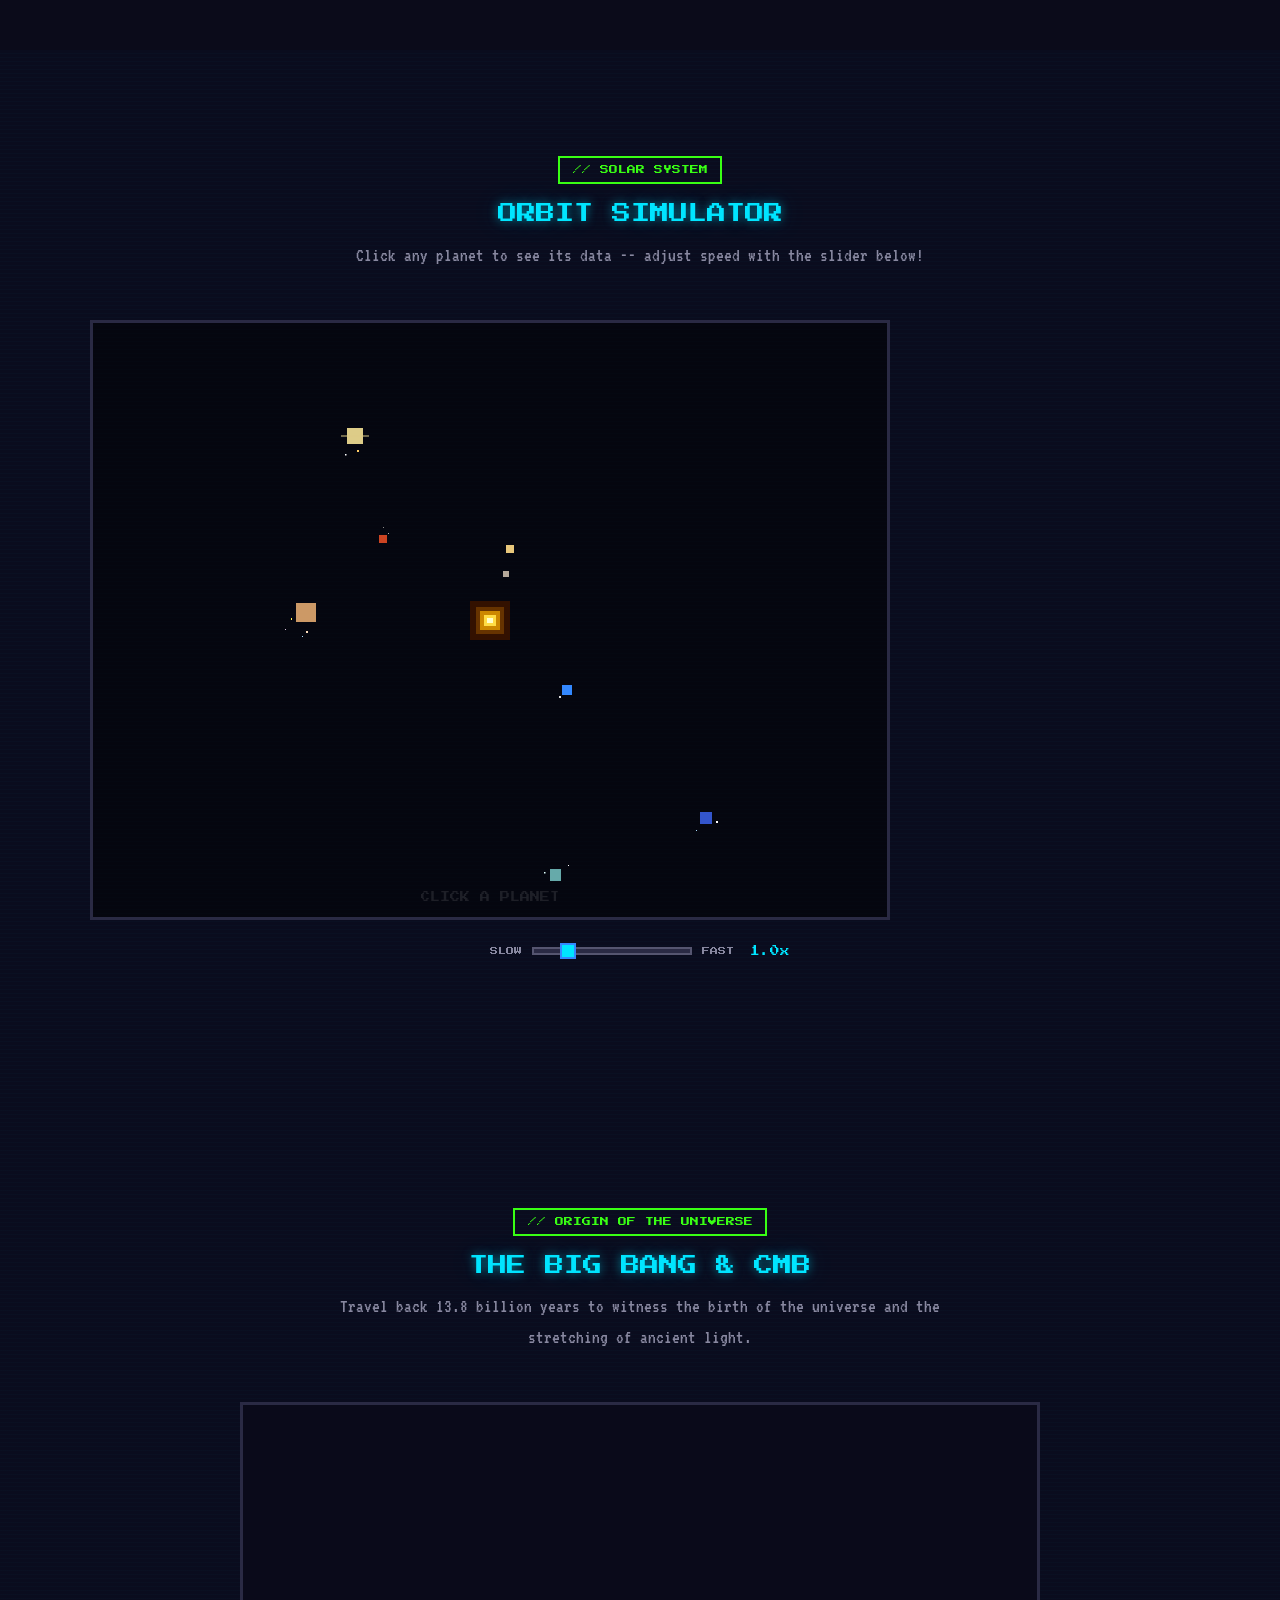
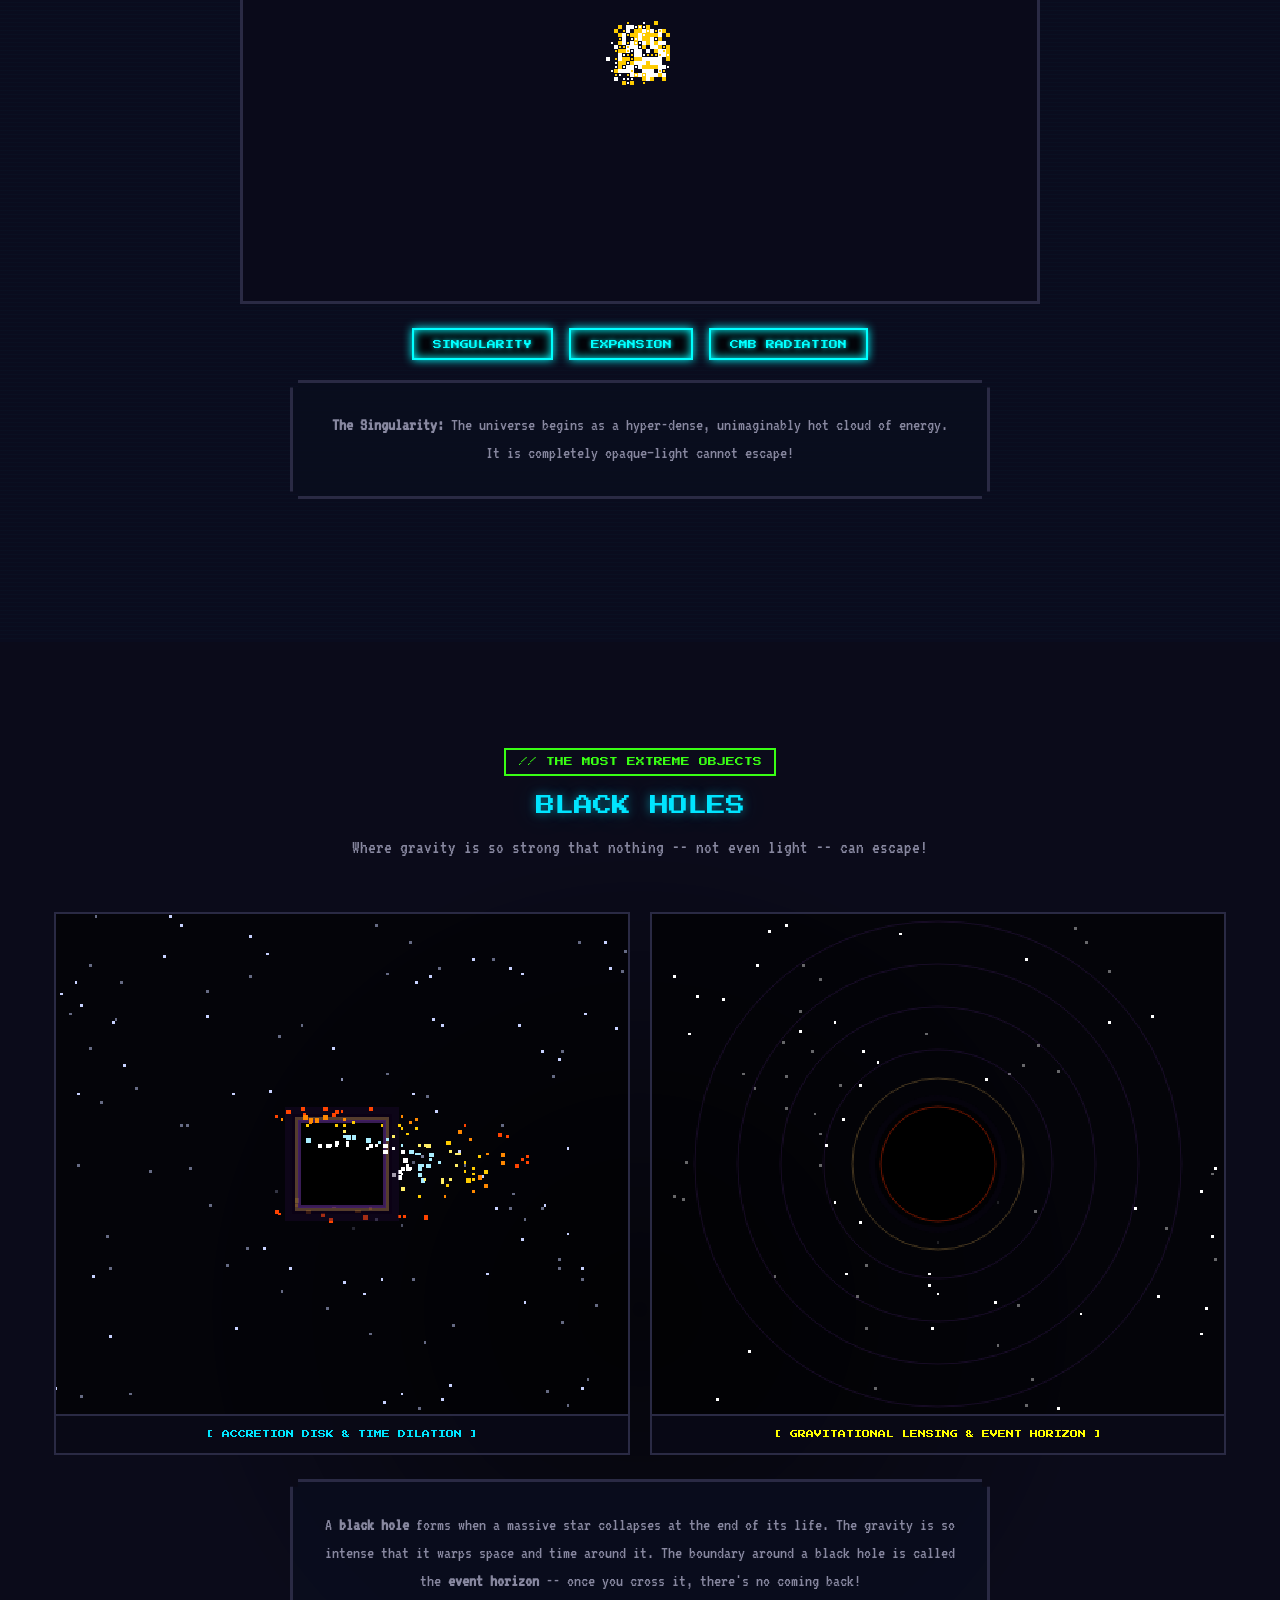
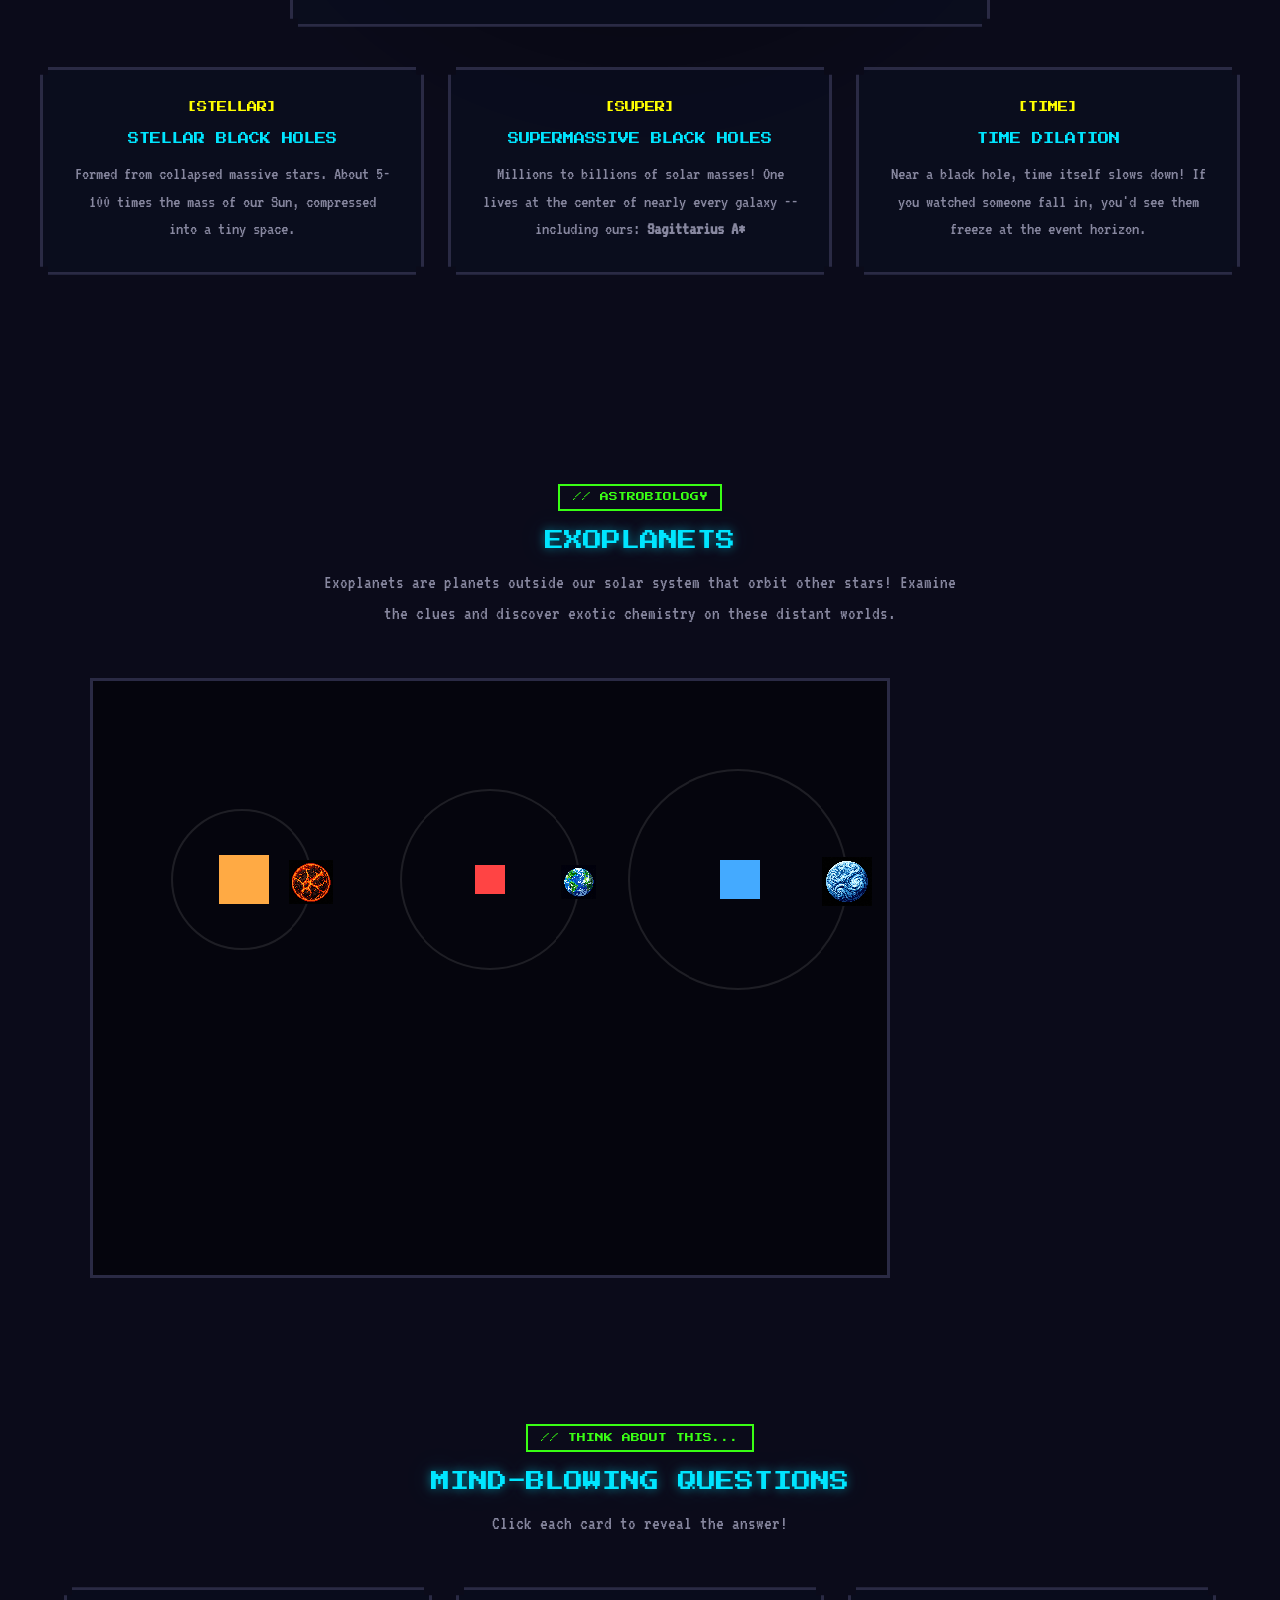
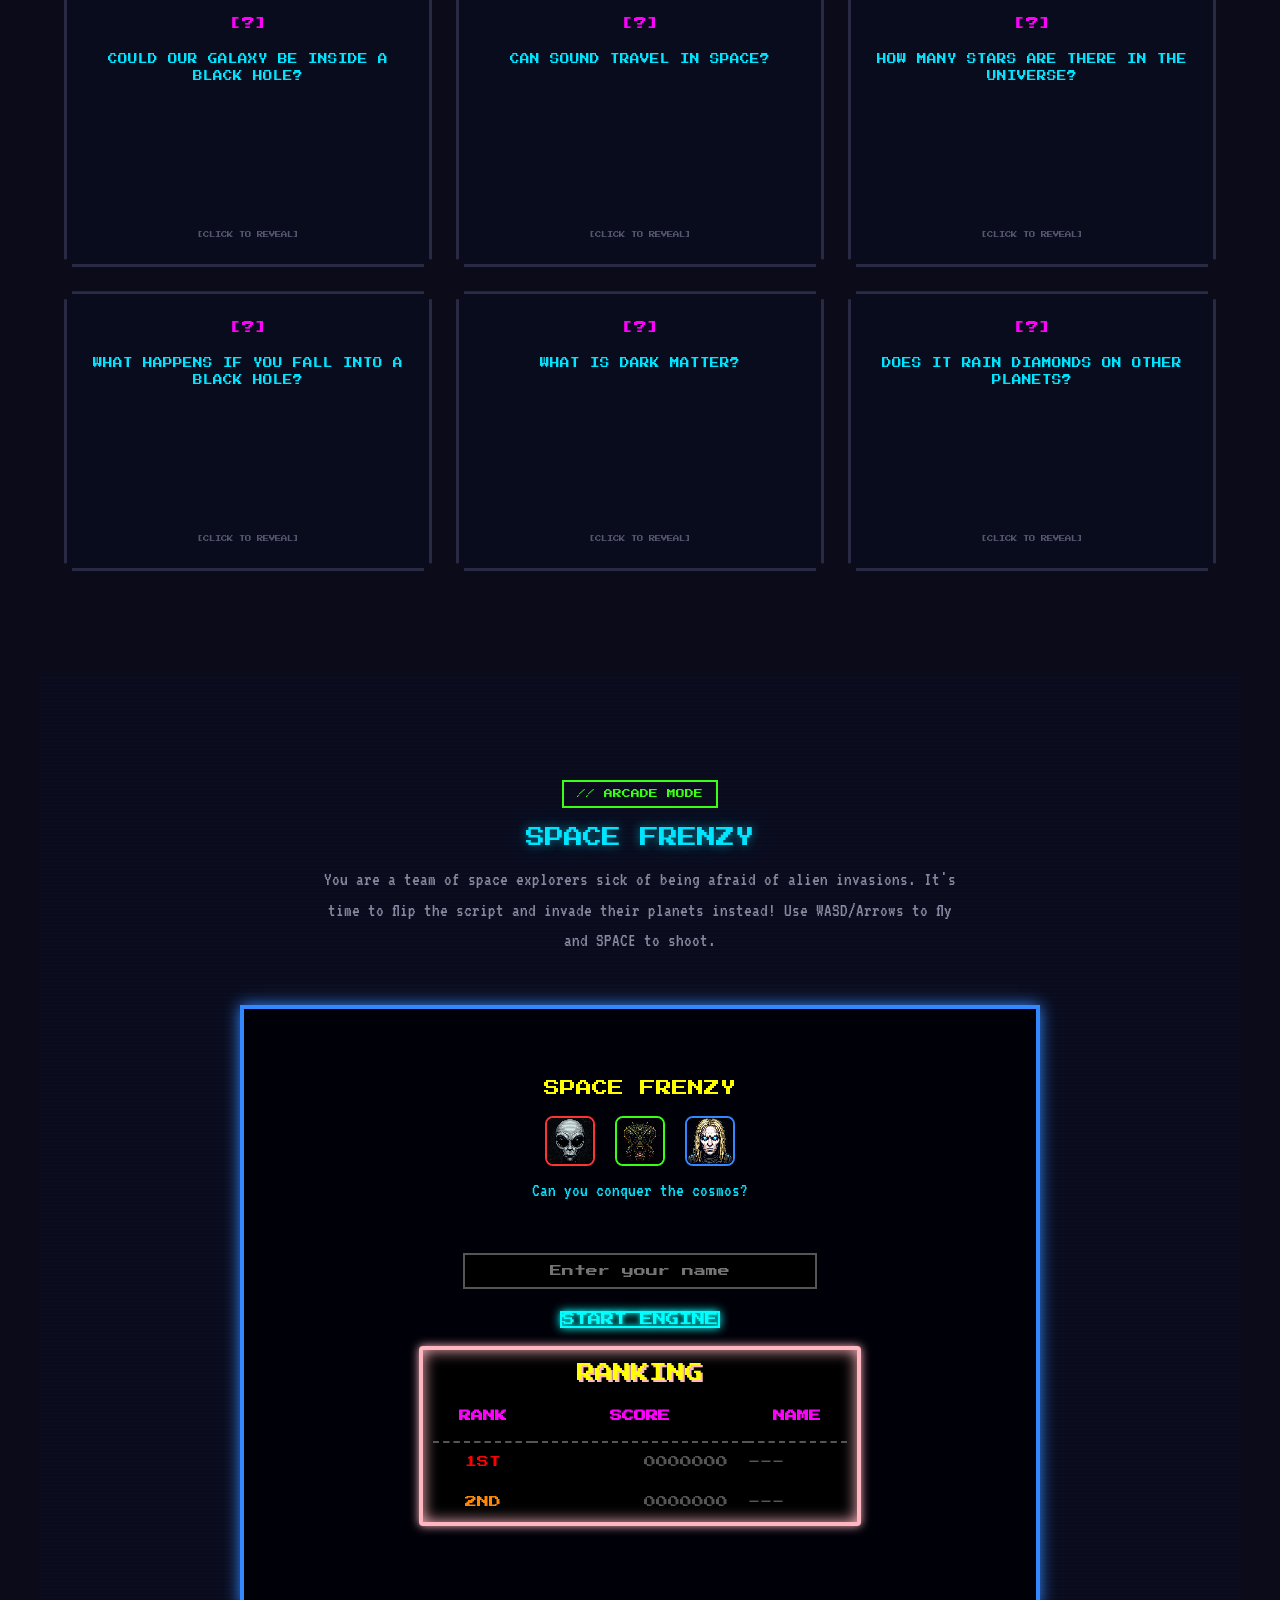
==== commit 0e98e02f: "feat: restore moons and remove orbit lines in Solar System simulator" ====
--- a/index.html
+++ b/index.html
@@ -934,7 +934,7 @@
     window.orderBy = orderBy;
     window.limit = limit;
   </script>
-  <script src="app.js?v=25"></script>
+  <script src="app.js?v=27"></script>
   <img id="astro-img" src="./assets/astronaut_sprite.png" style="display:none;" />
   <img id="rbox-img" src="./assets/riddle_box.png" style="display:none;" />
 </body>
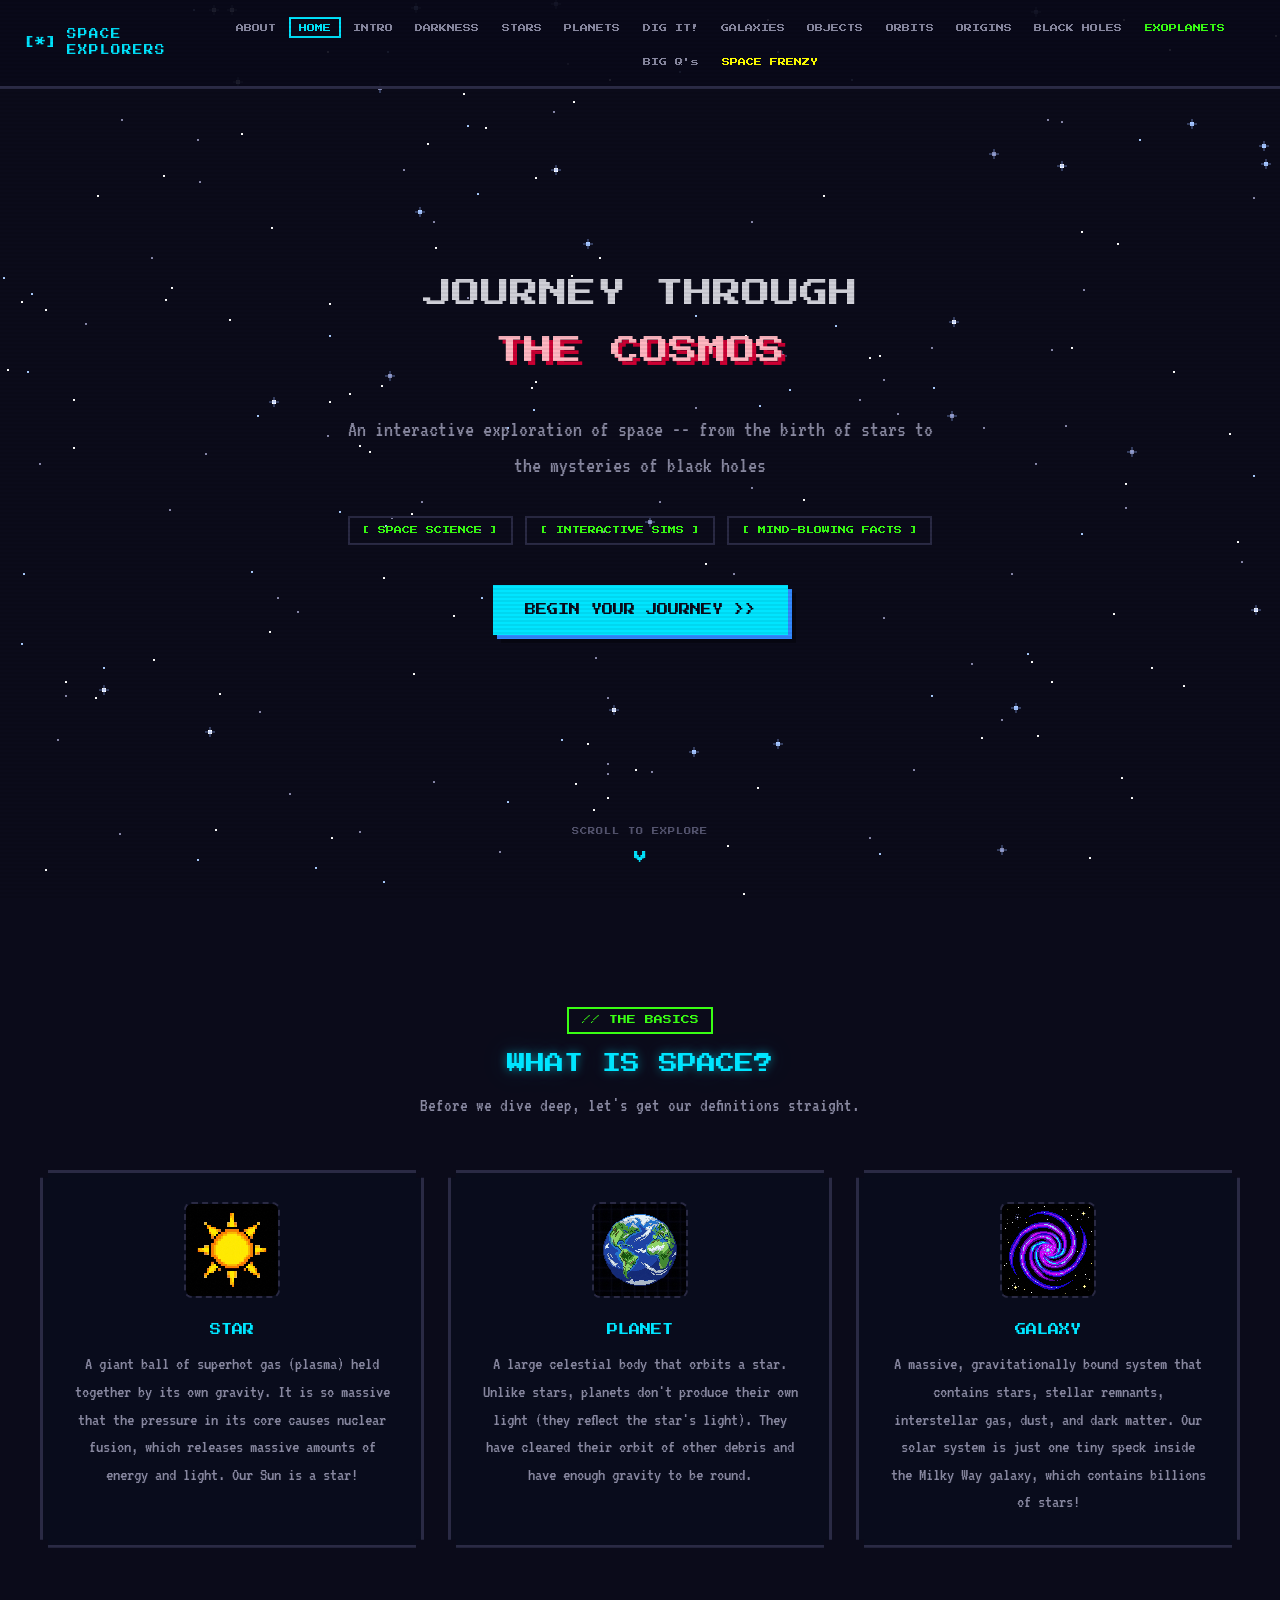
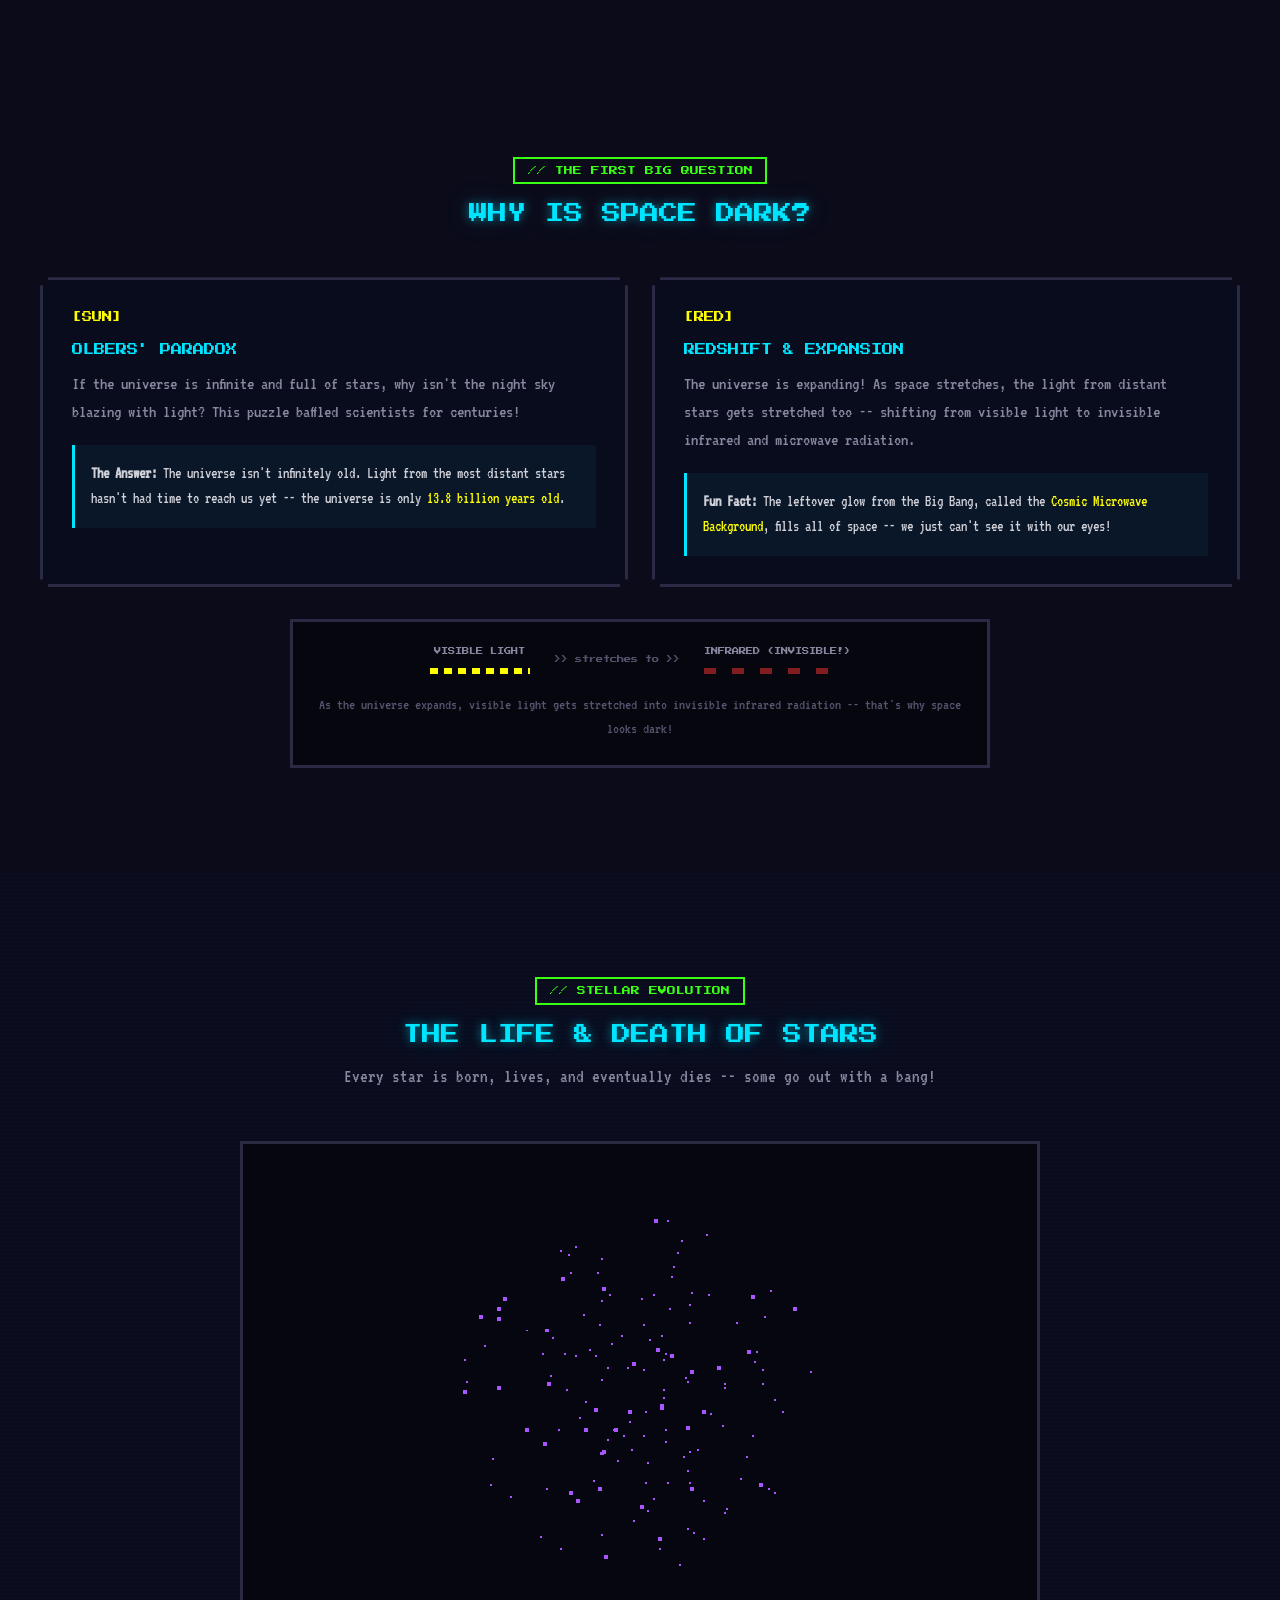
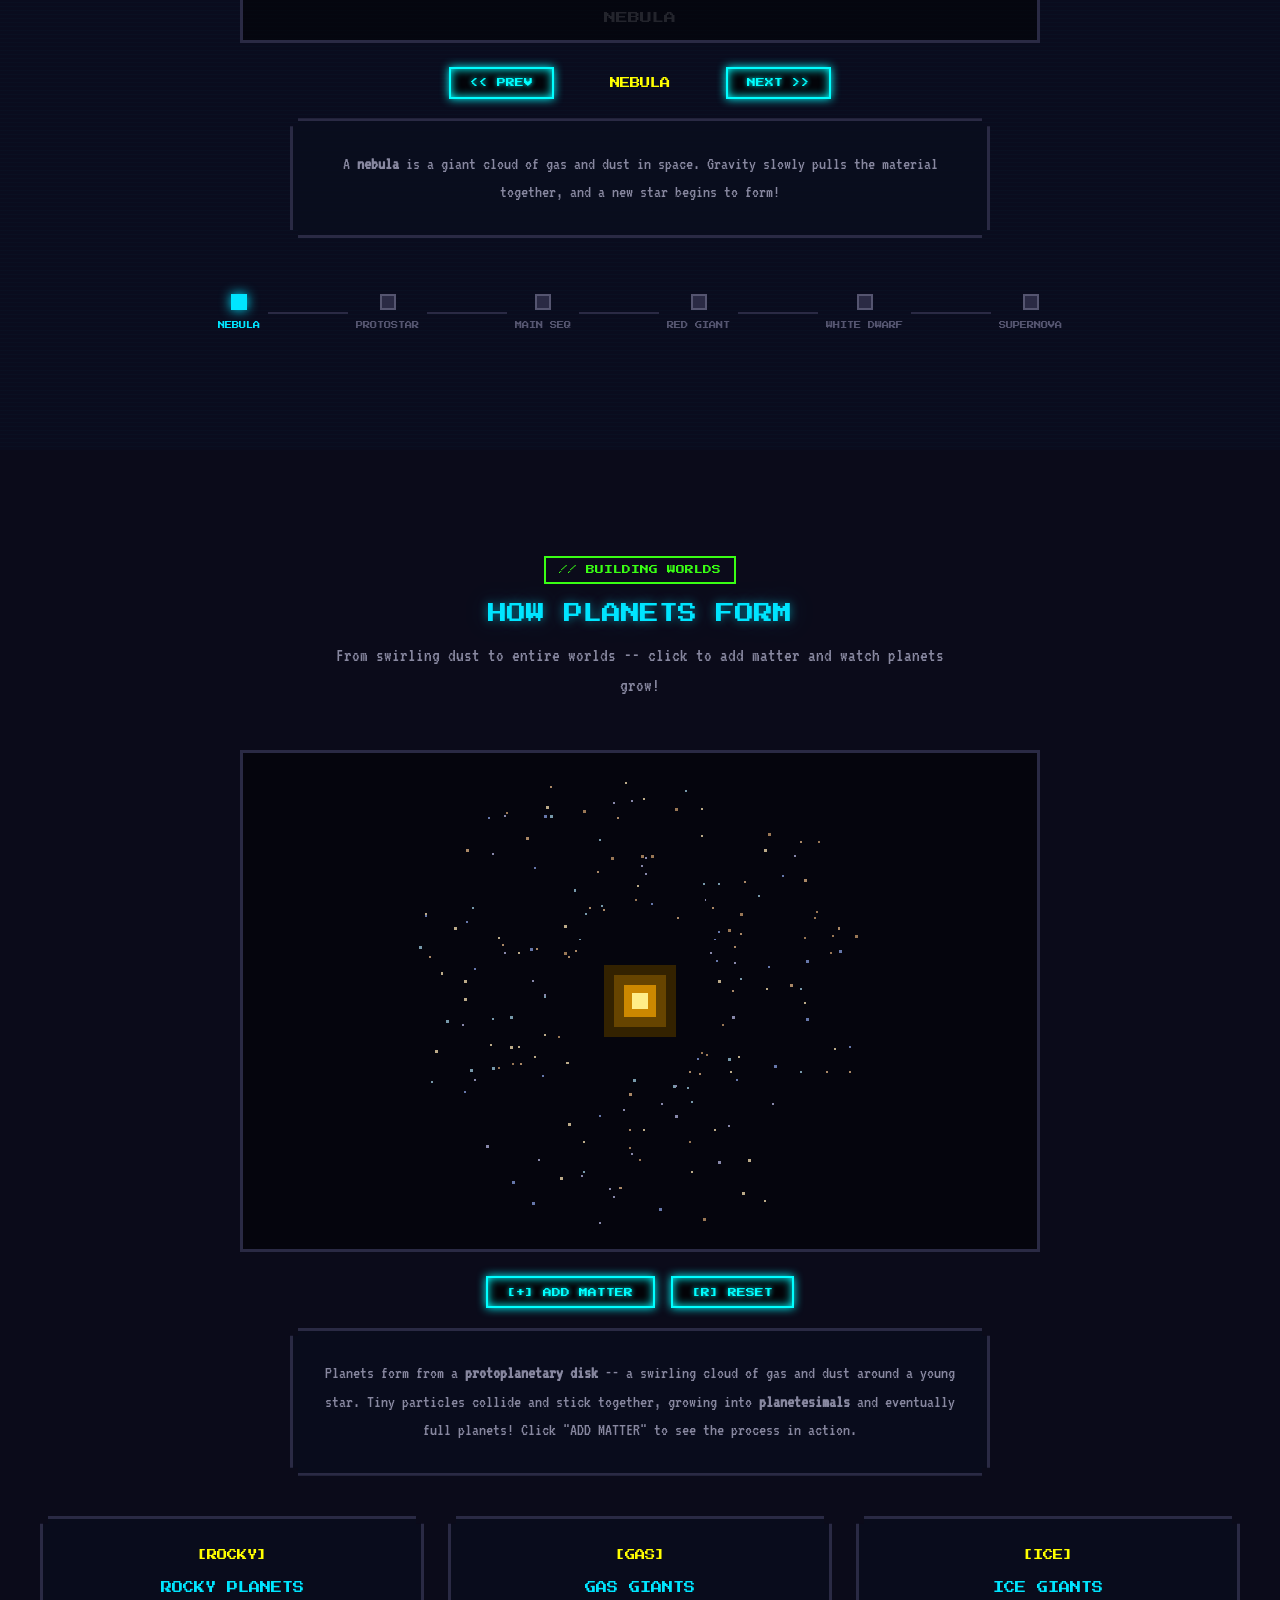
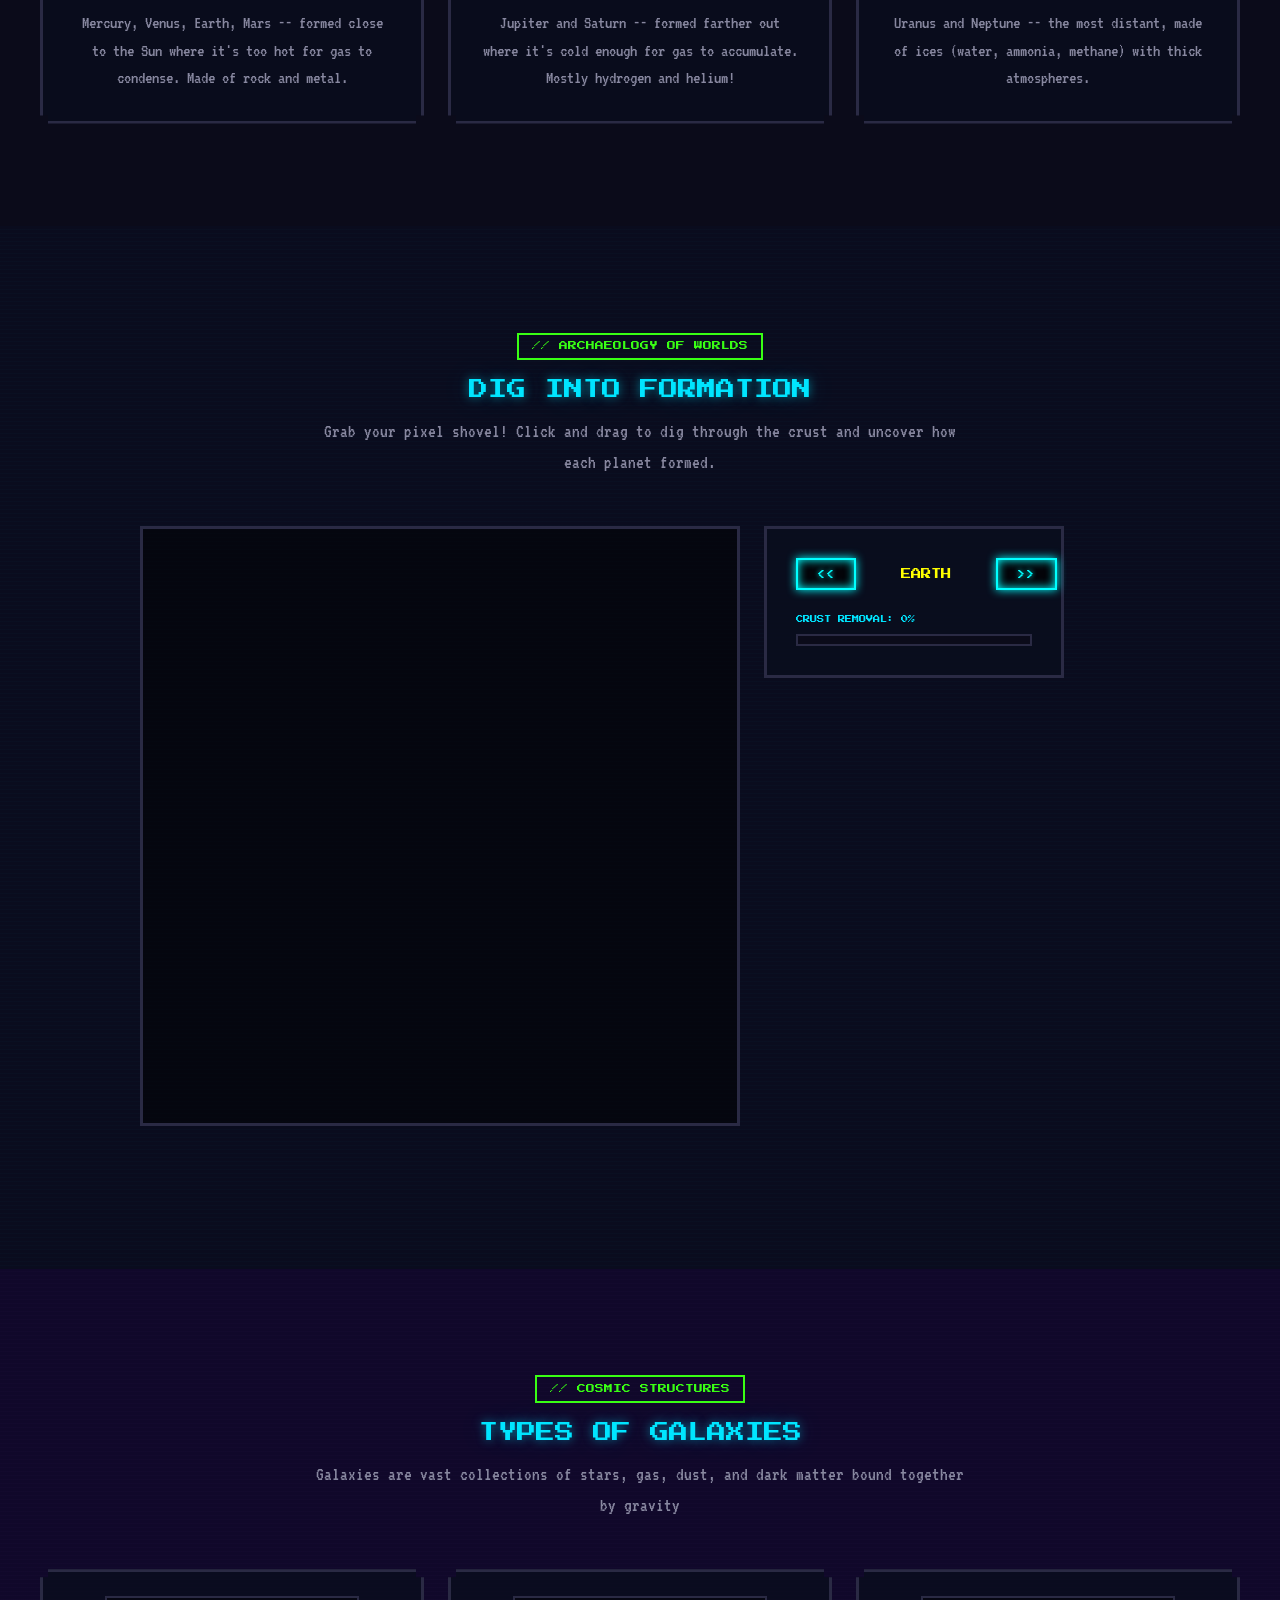
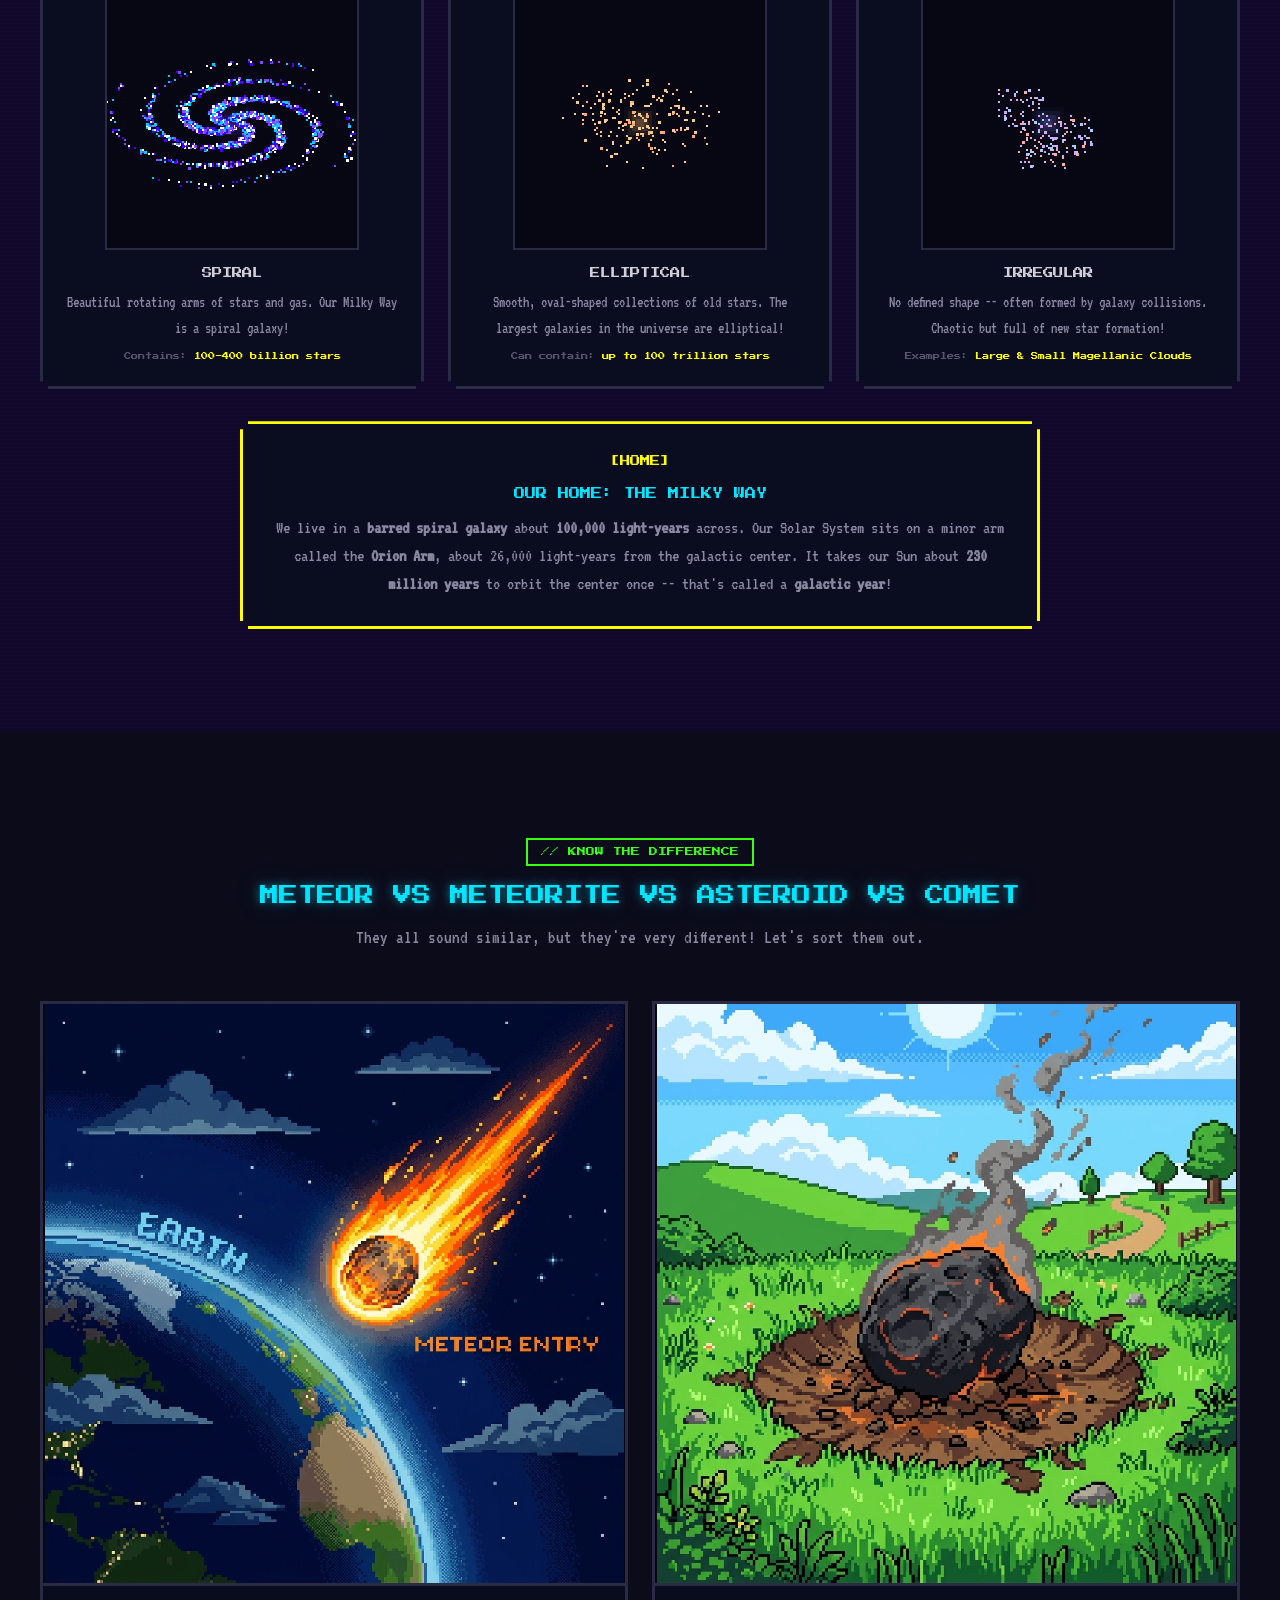
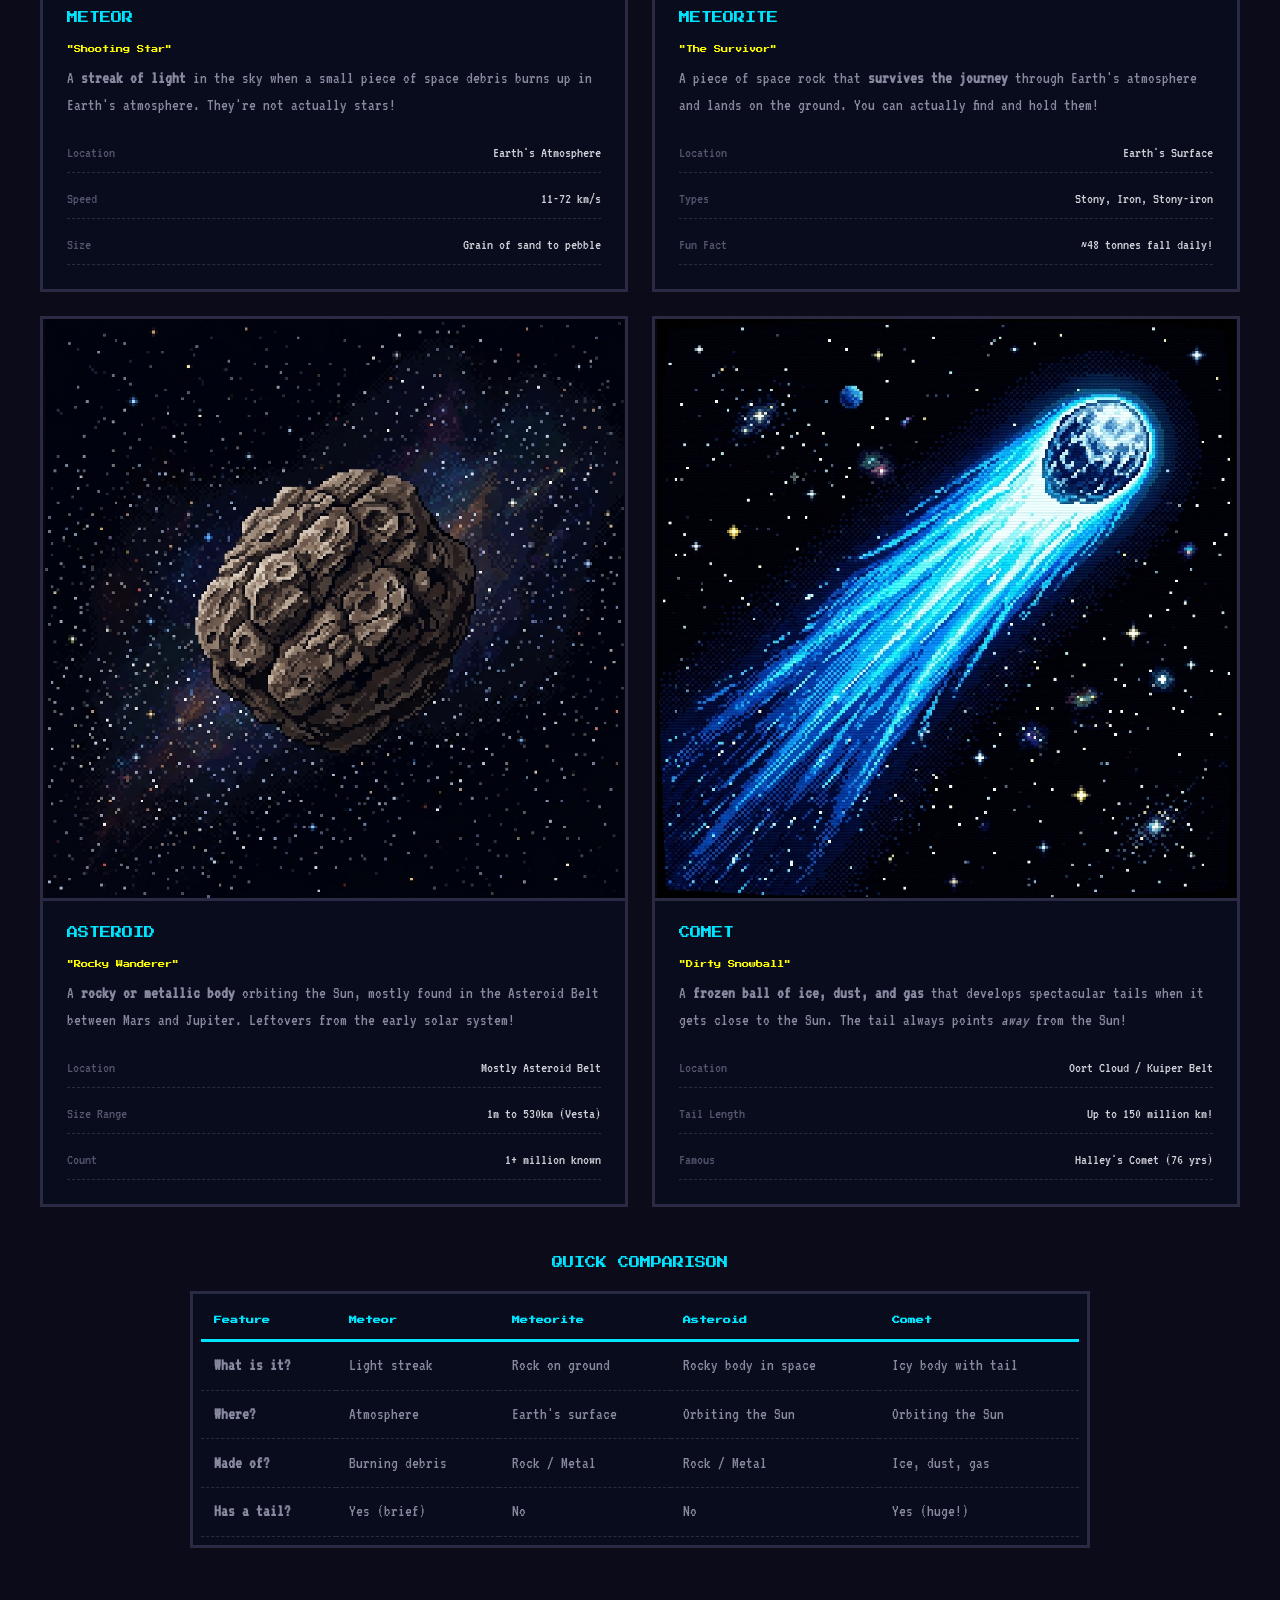
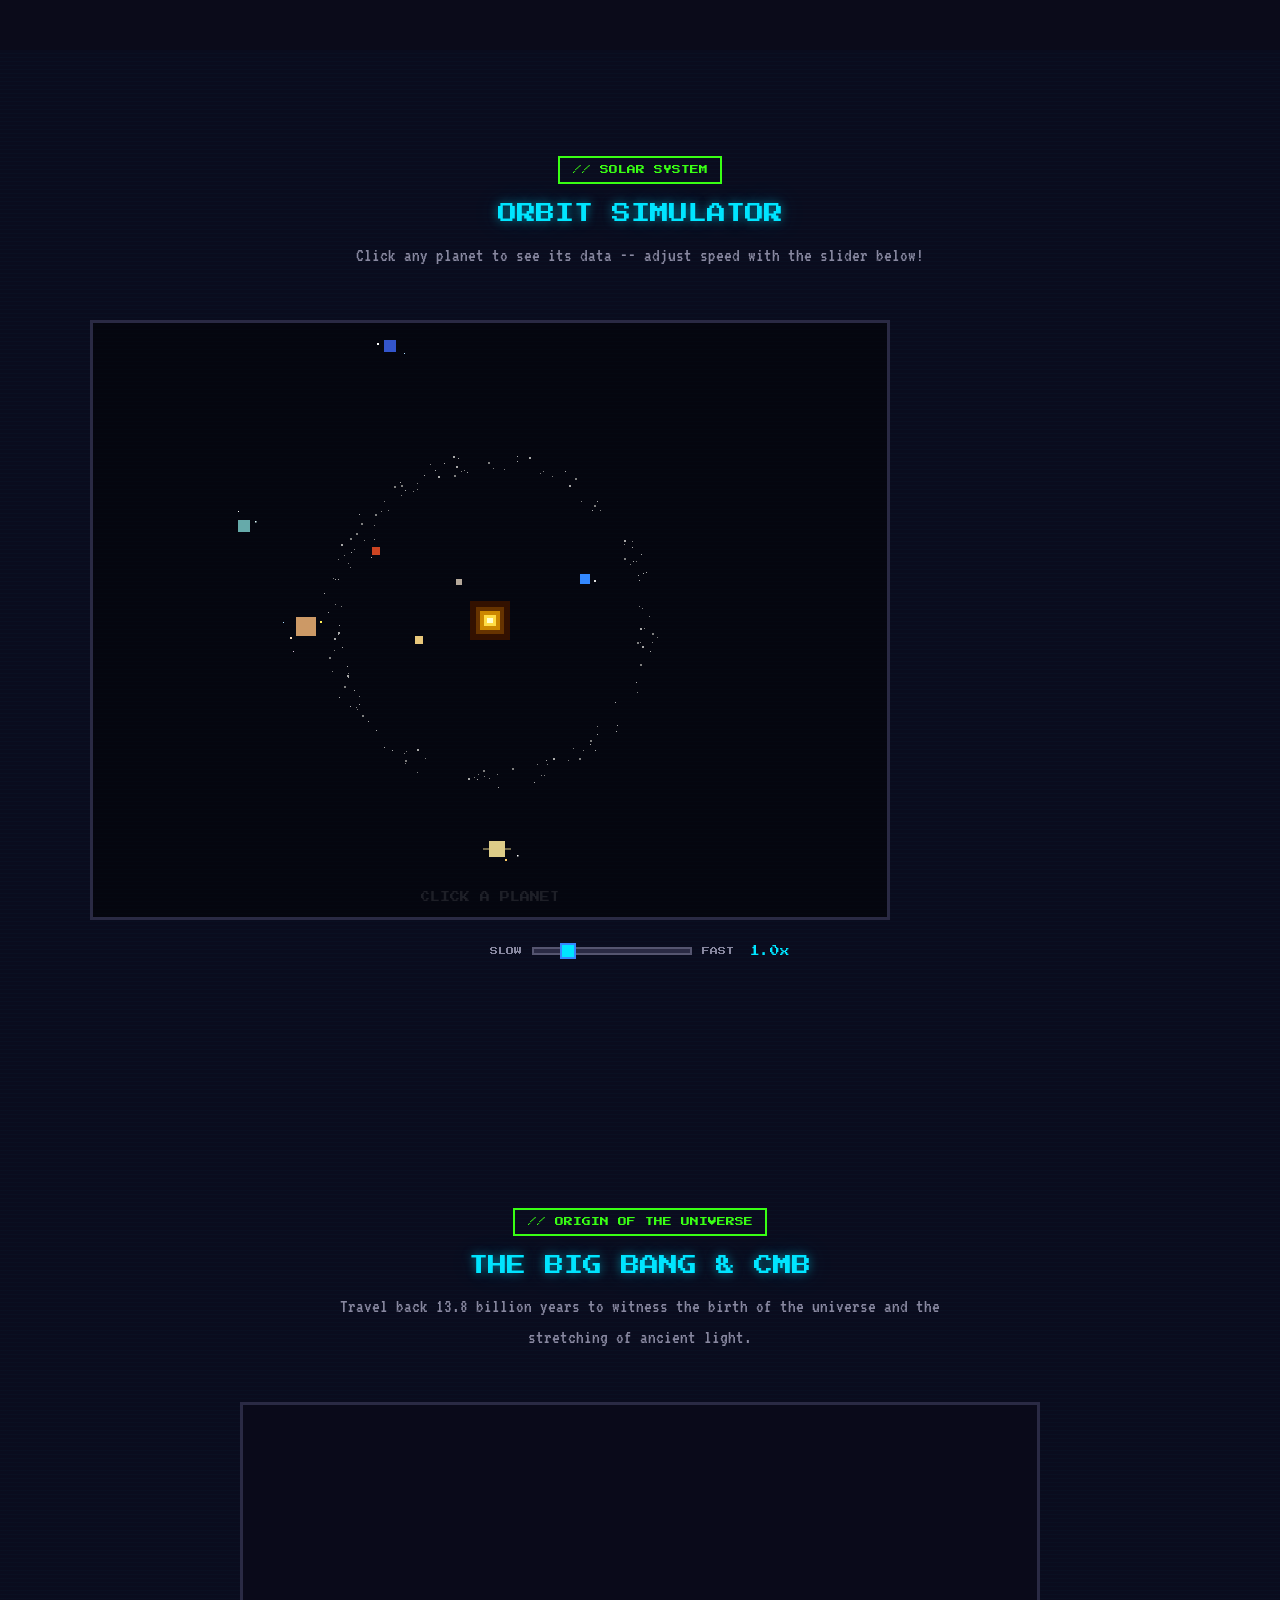
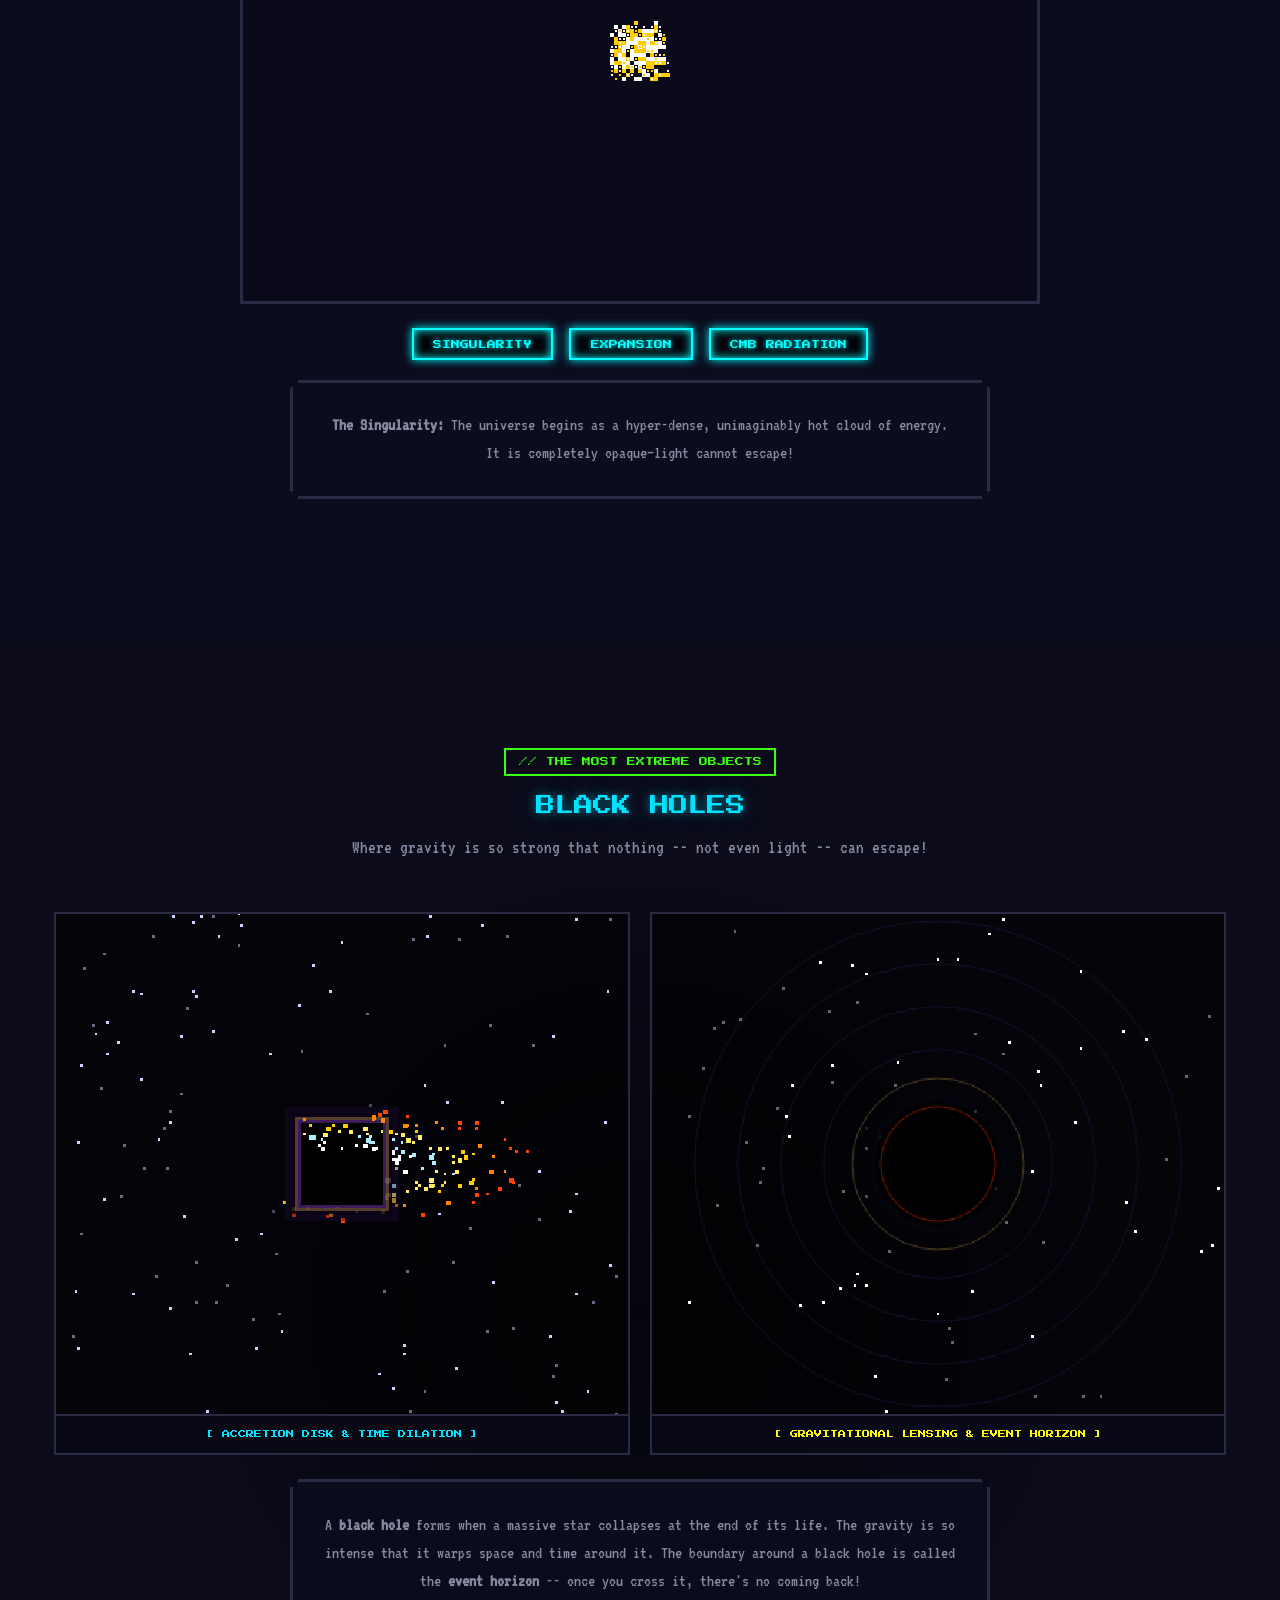
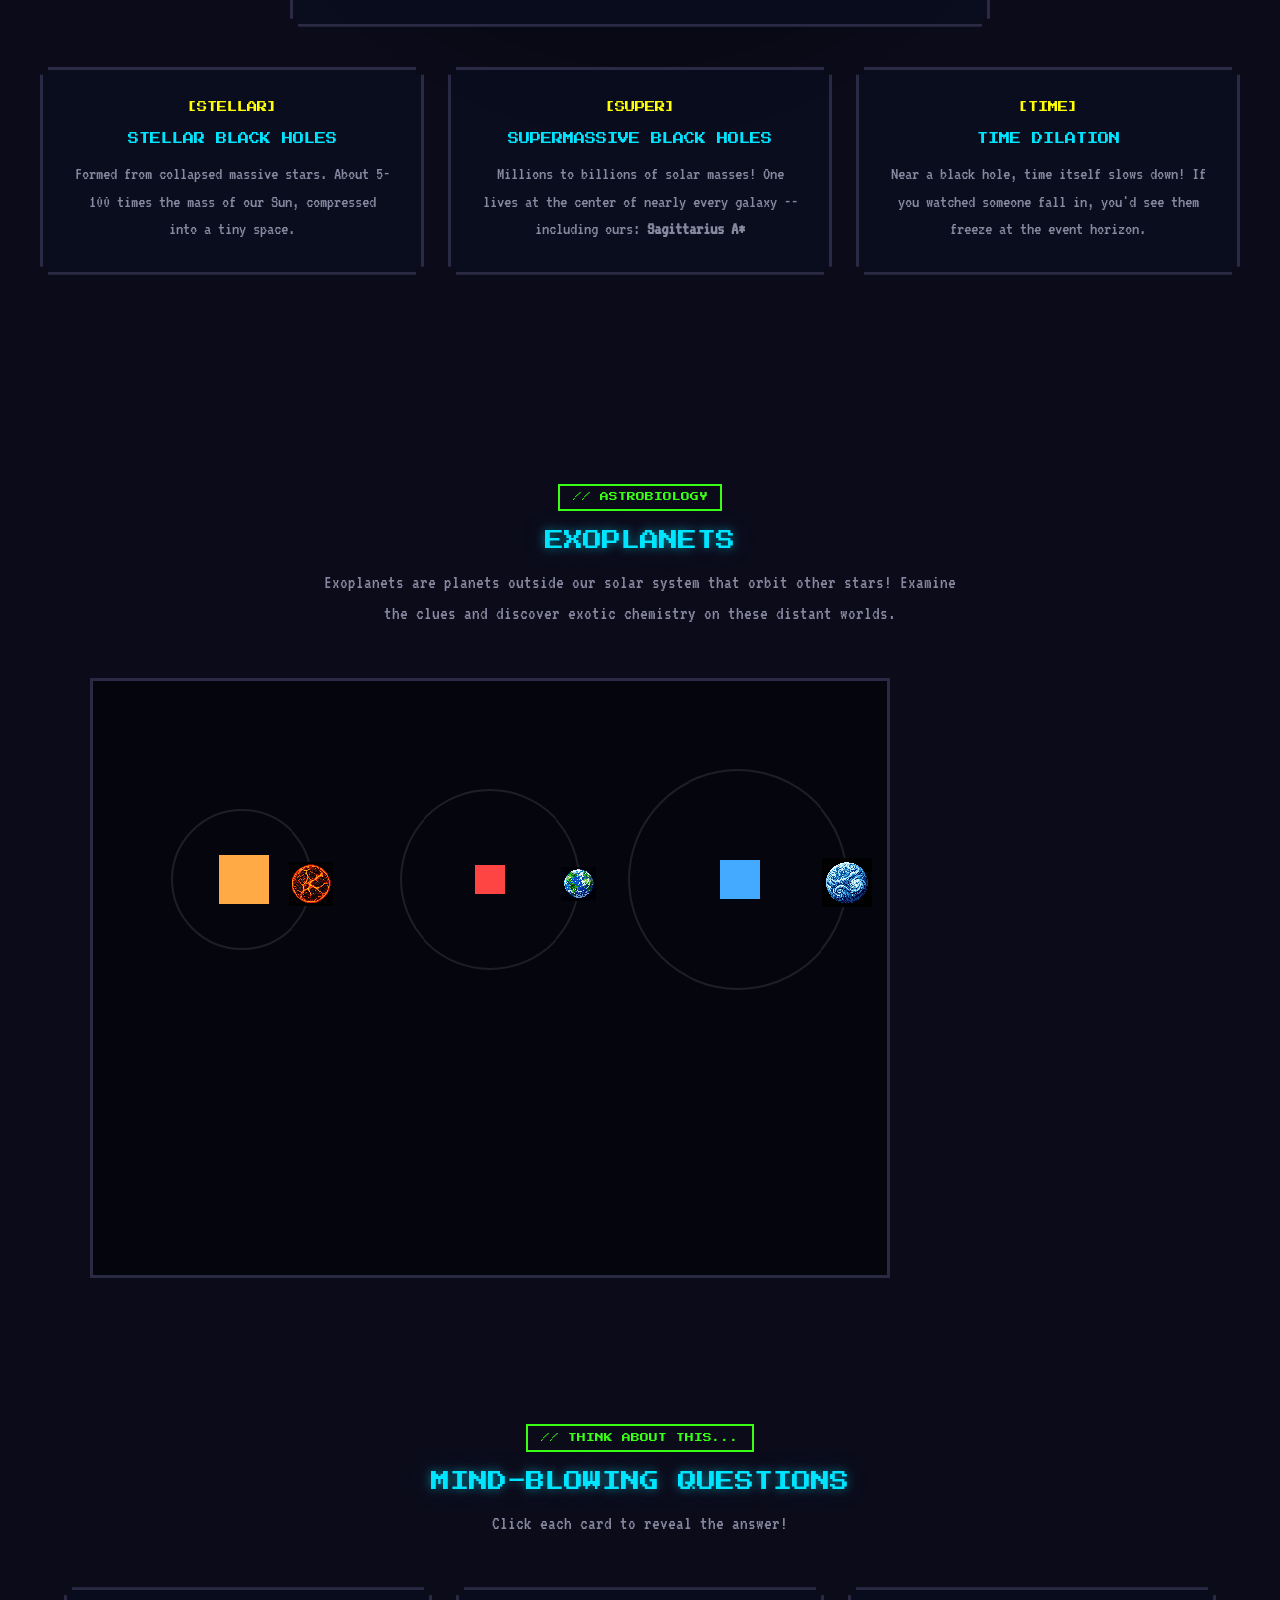
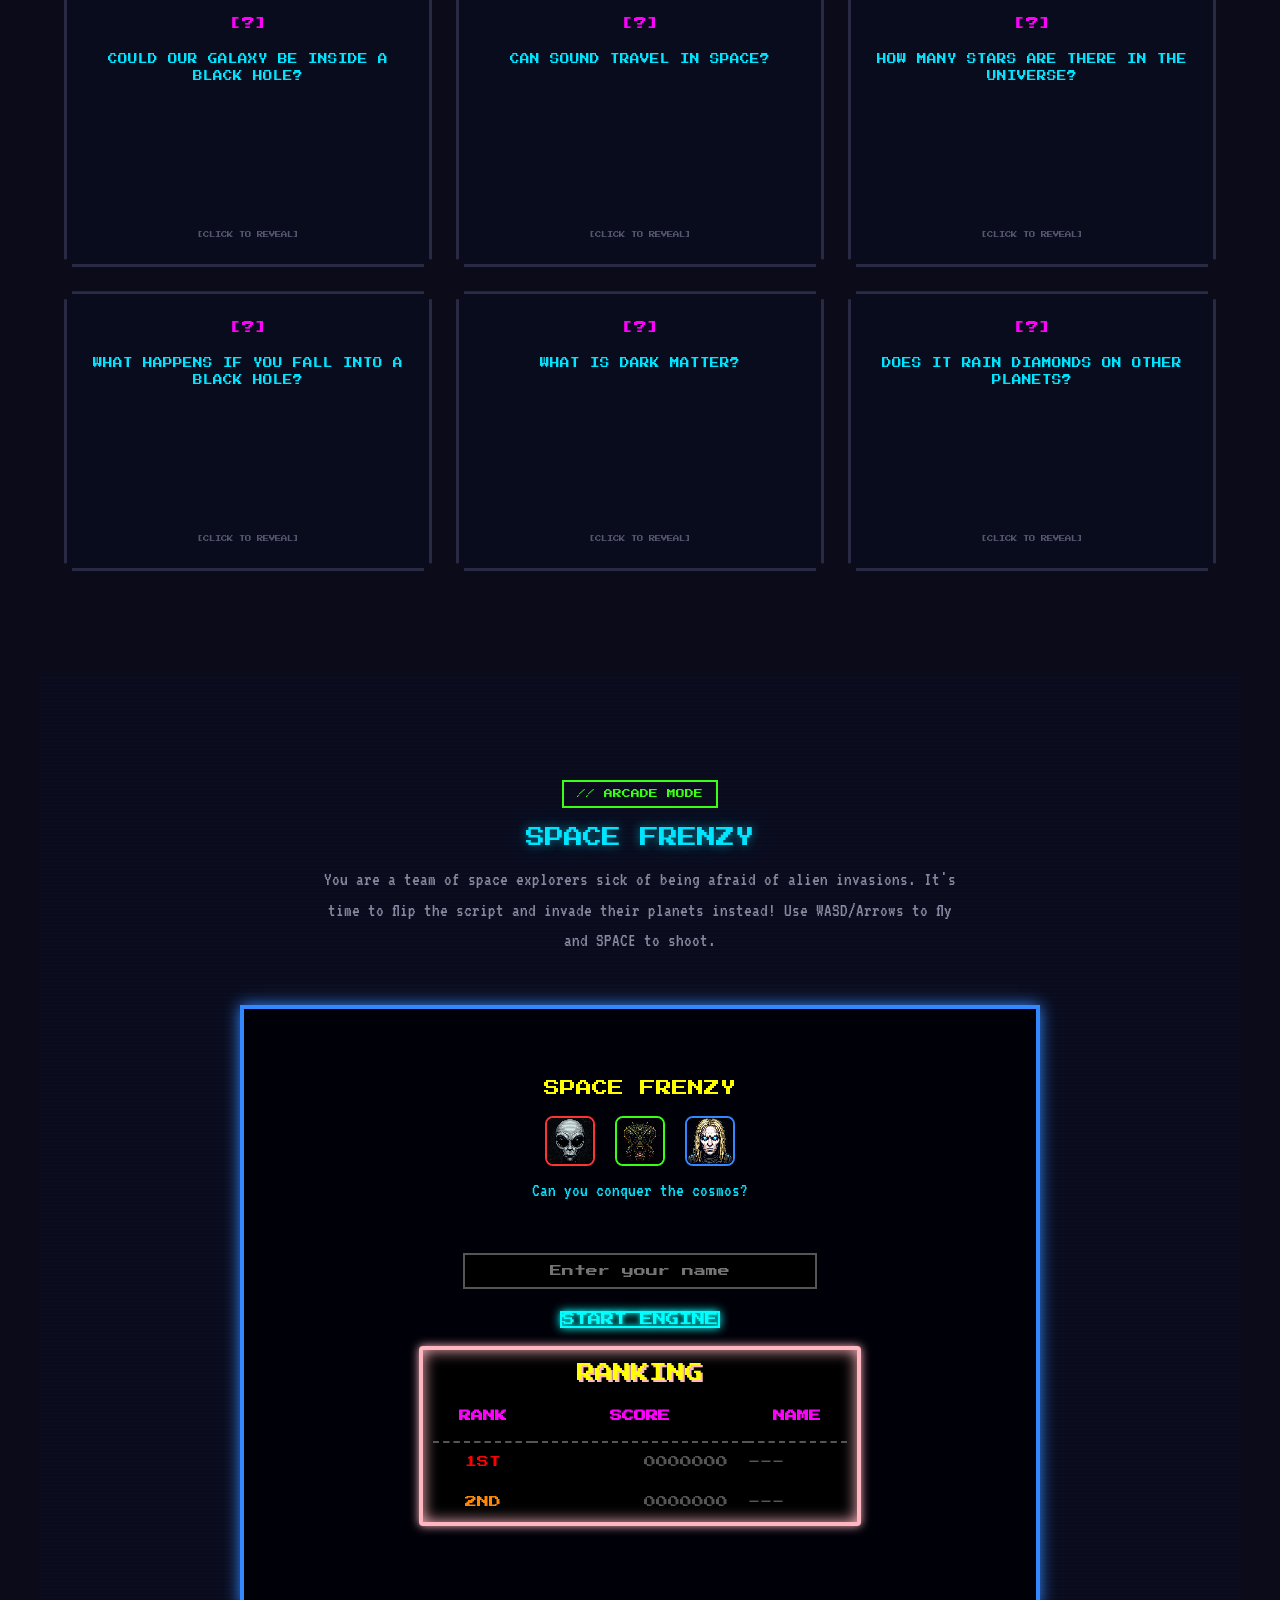
==== commit 5cab5255: "feat: preload jumpscare images, fix overlay display, and add swirling asteroid belt to Solar System " ====
--- a/index.html
+++ b/index.html
@@ -934,7 +934,7 @@
     window.orderBy = orderBy;
     window.limit = limit;
   </script>
-  <script src="app.js?v=27"></script>
+  <script src="app.js?v=28"></script>
   <img id="astro-img" src="./assets/astronaut_sprite.png" style="display:none;" />
   <img id="rbox-img" src="./assets/riddle_box.png" style="display:none;" />
 </body>
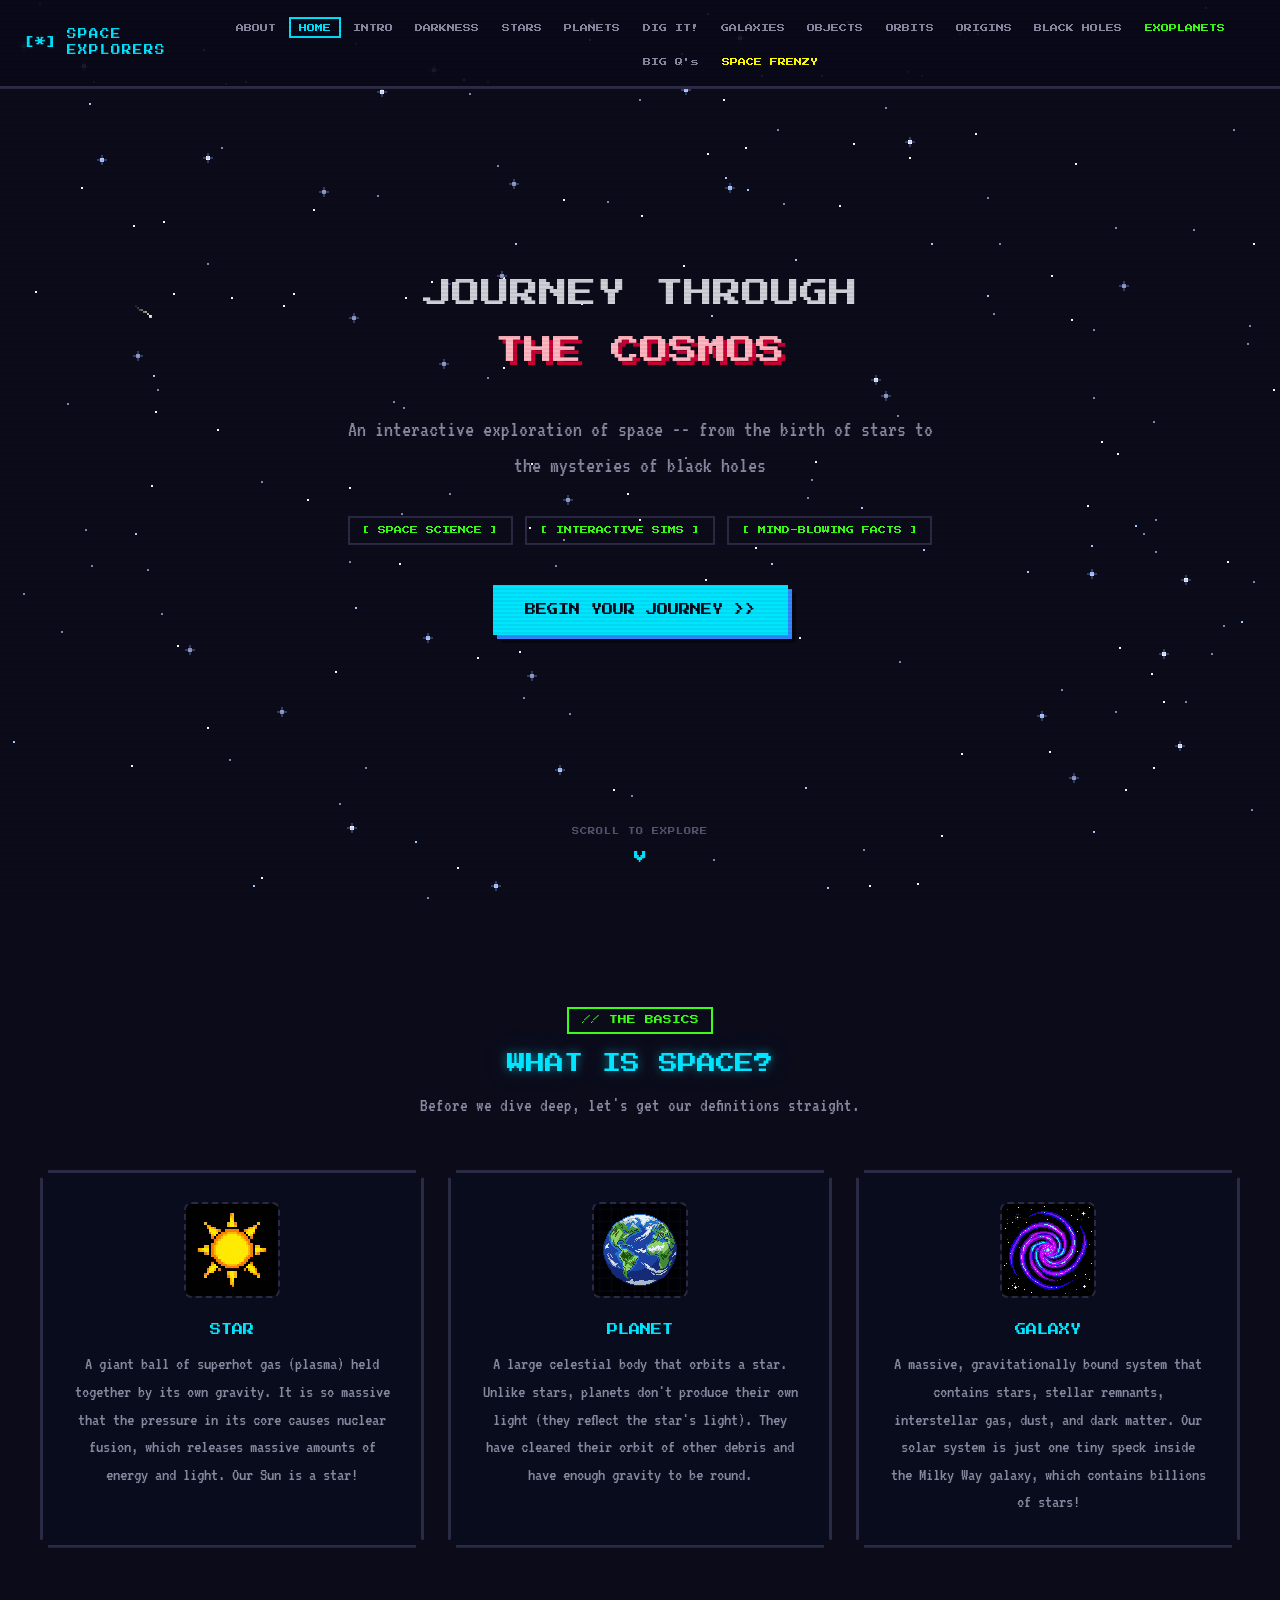
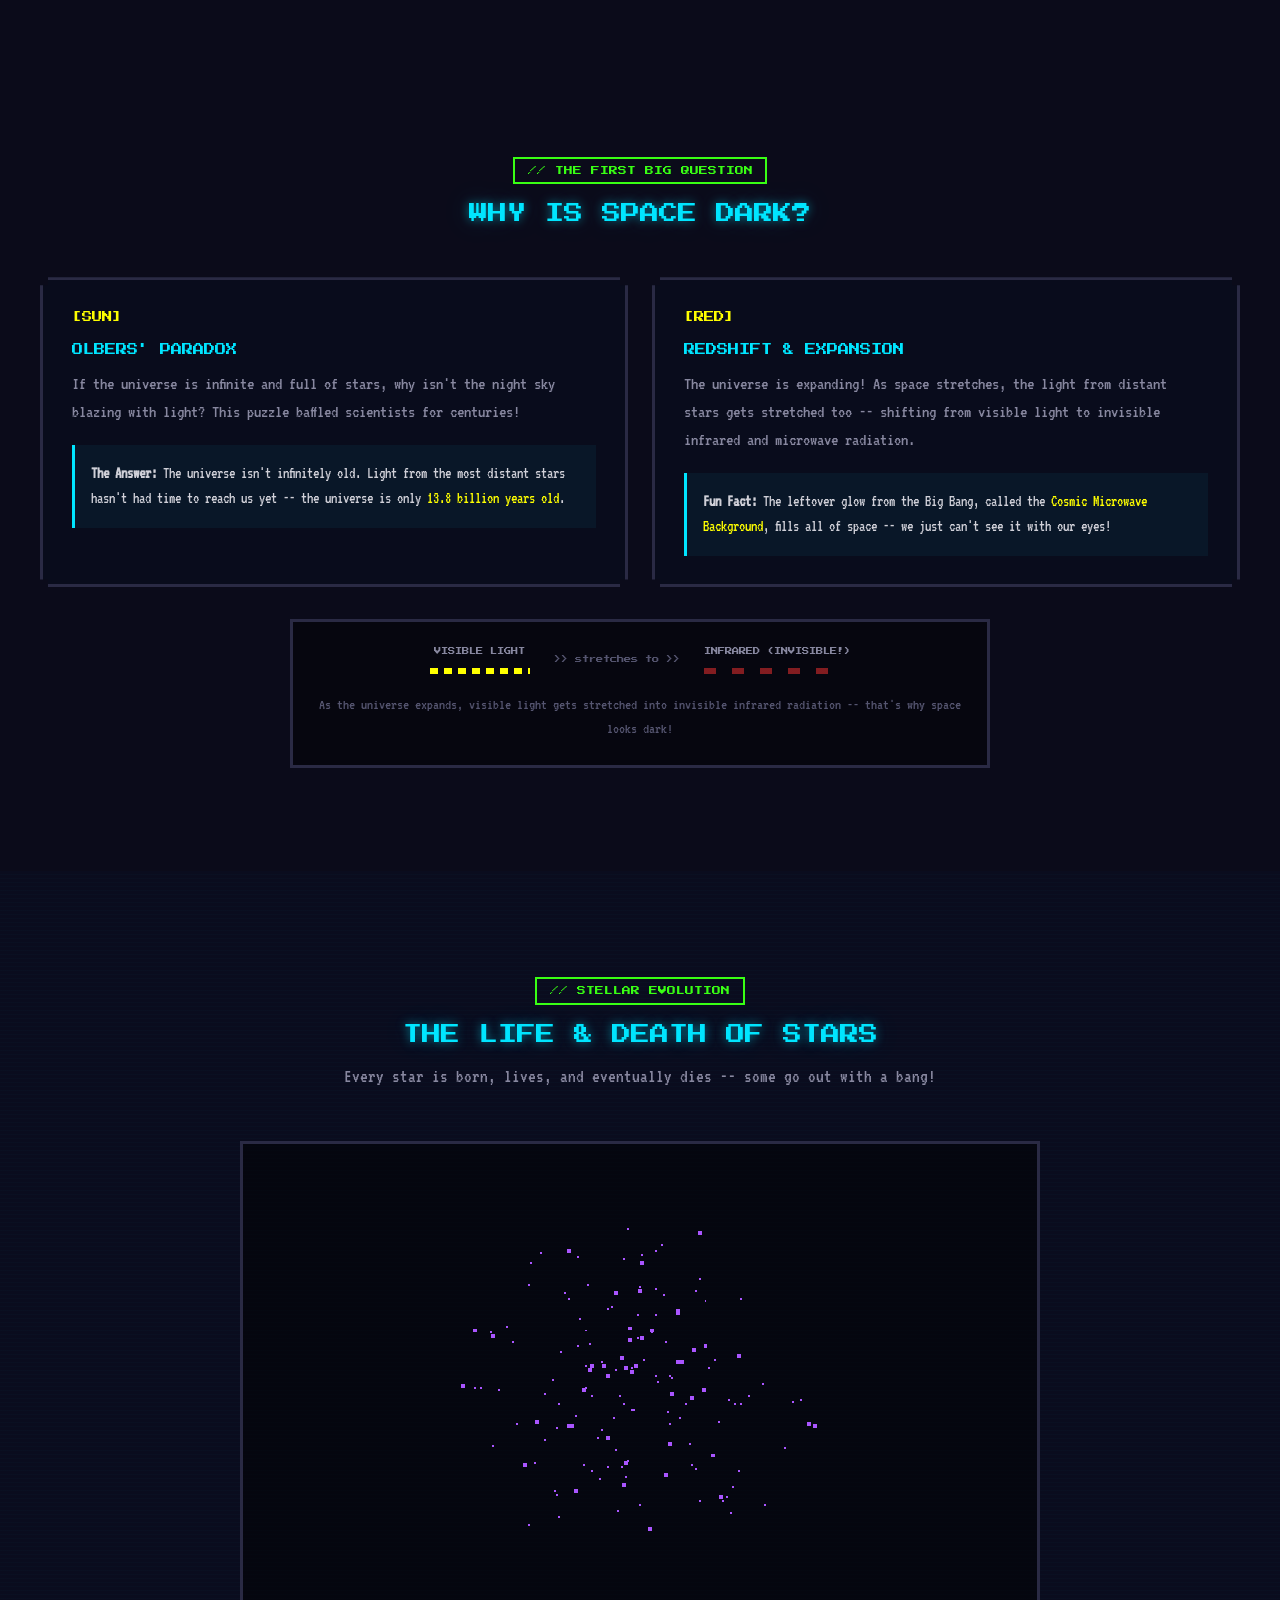
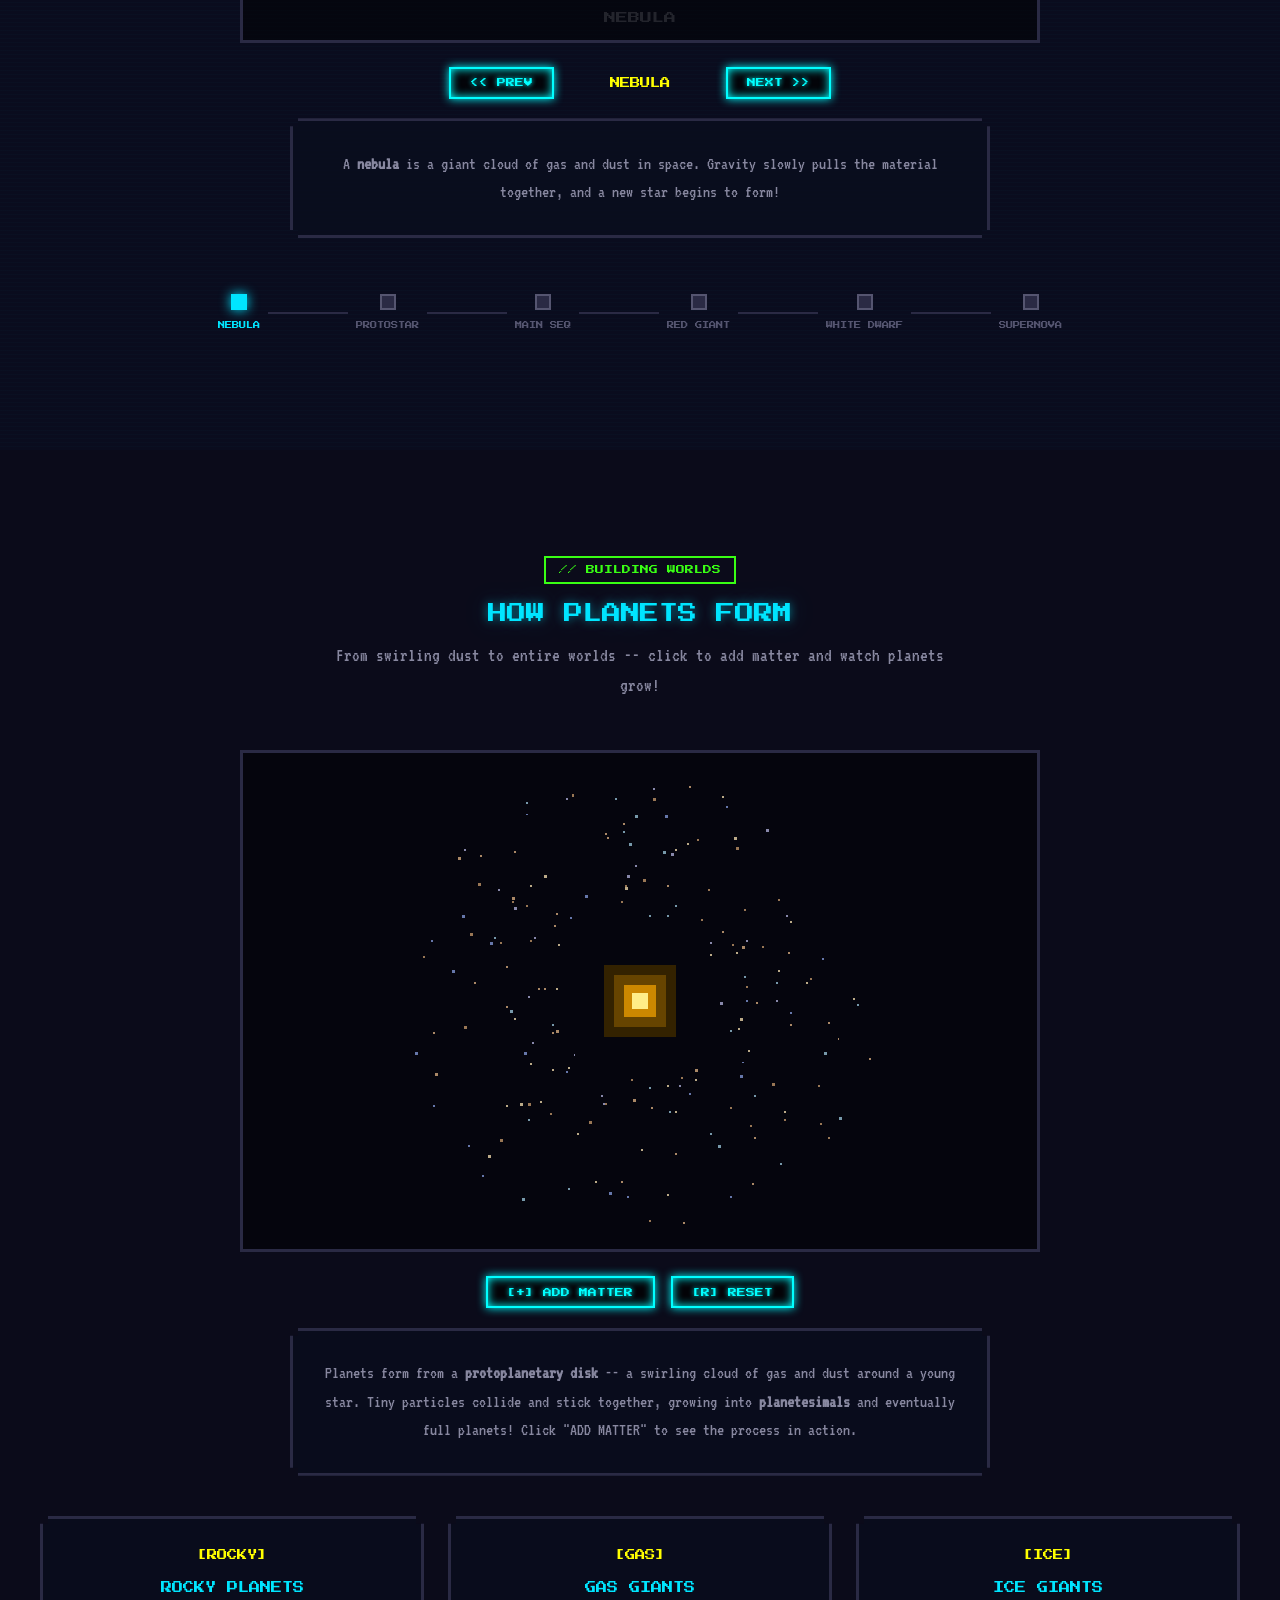
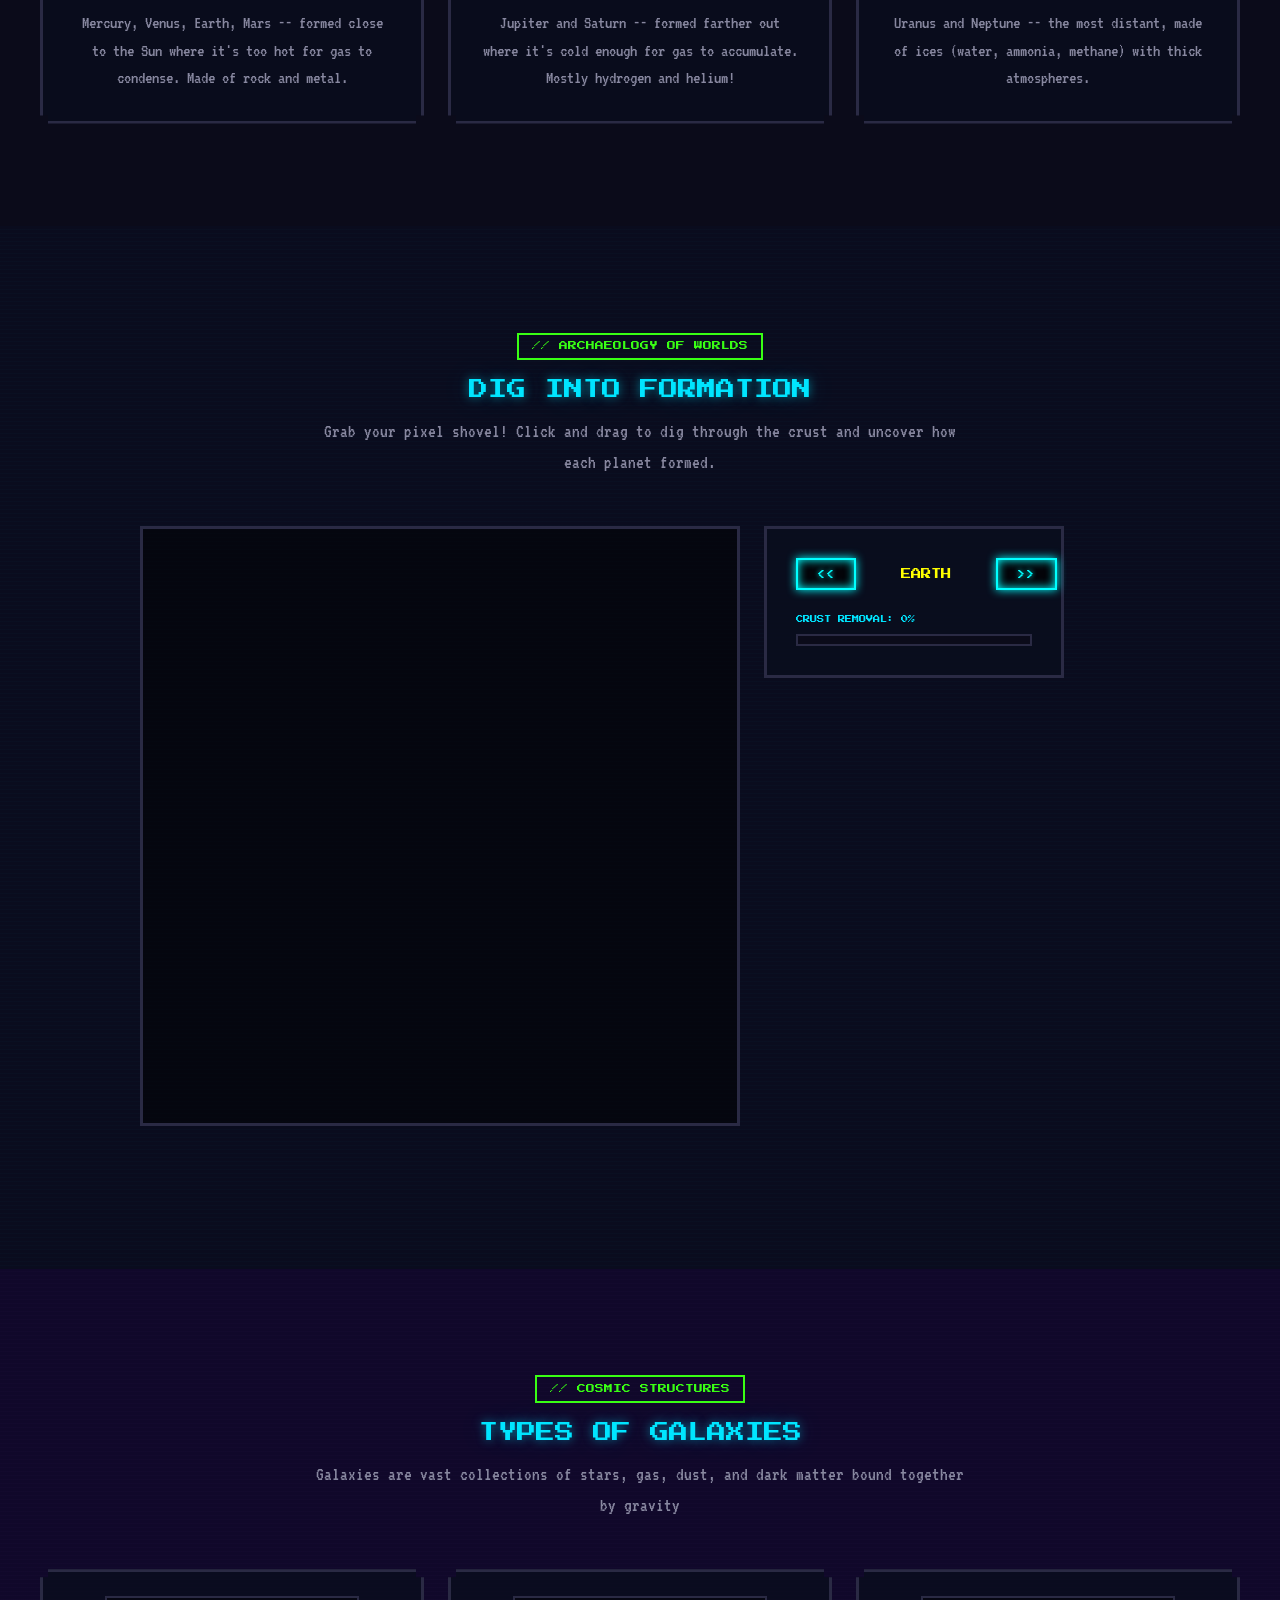
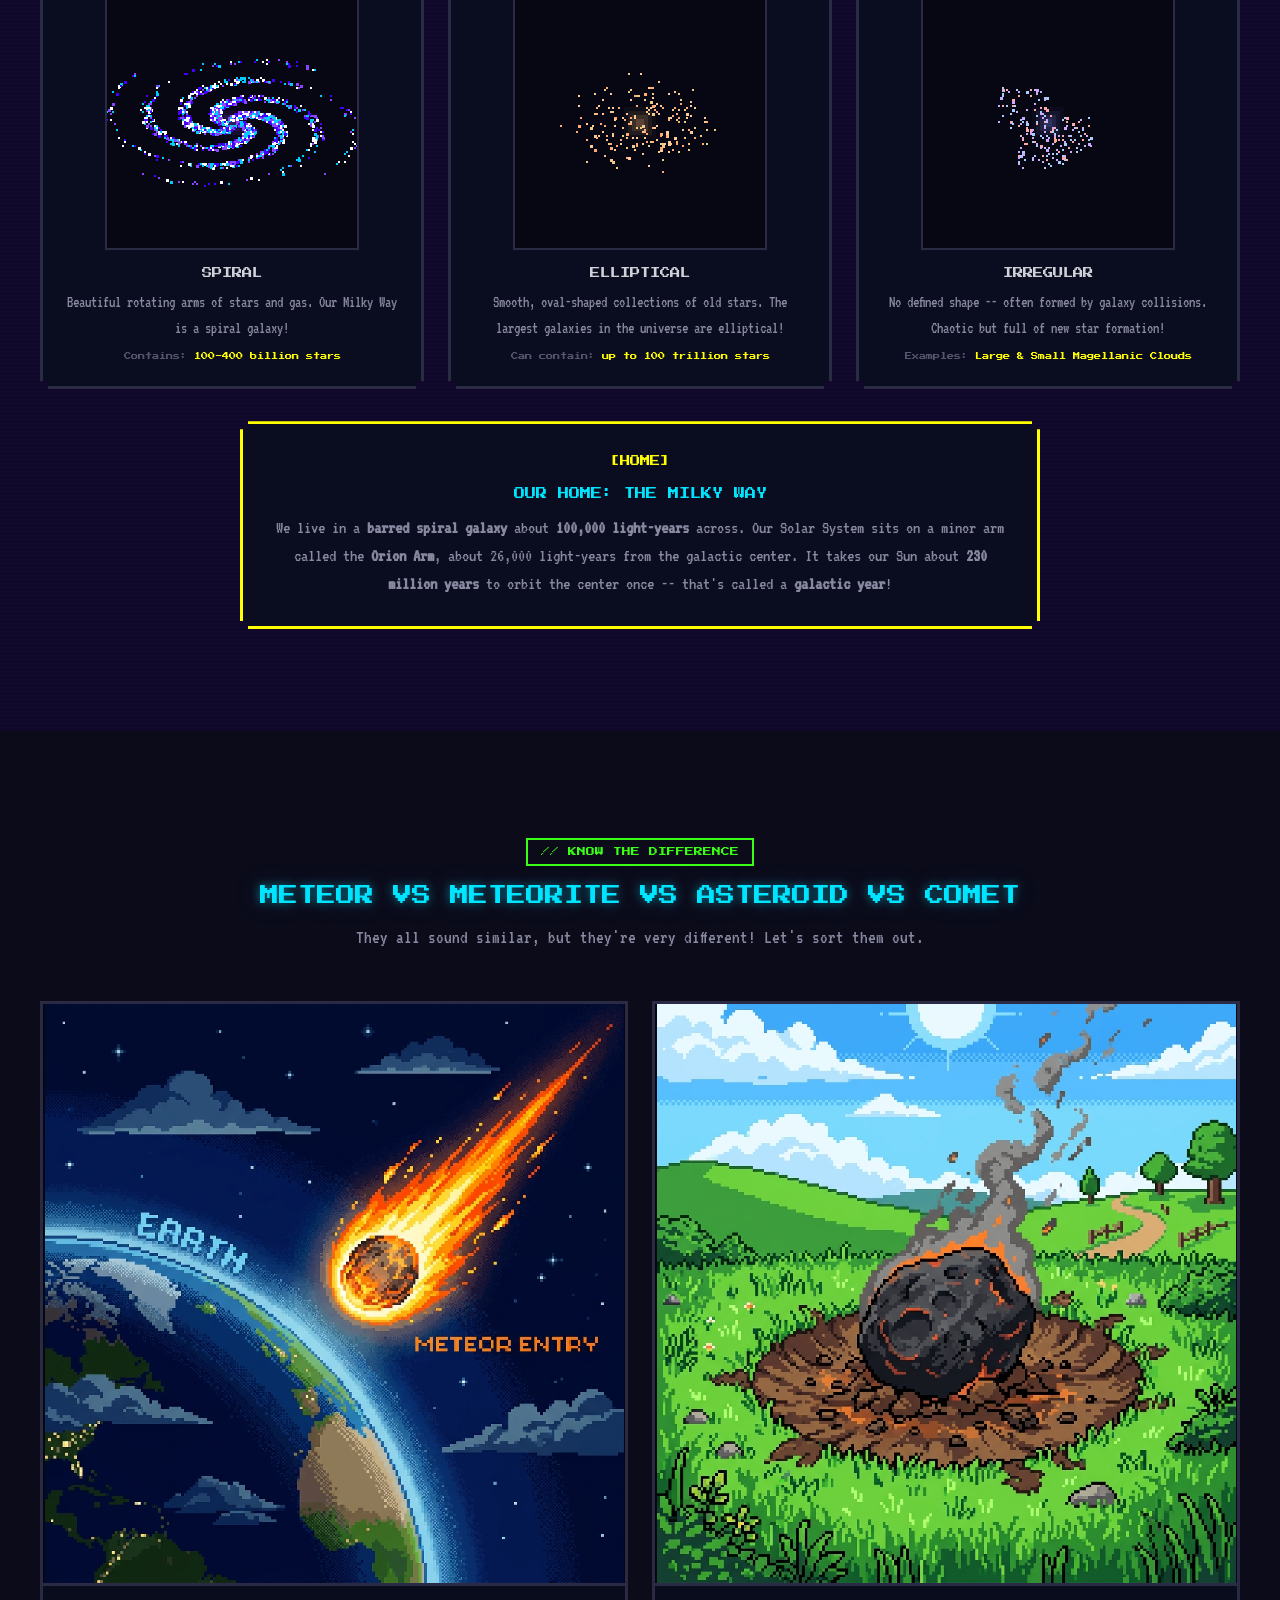
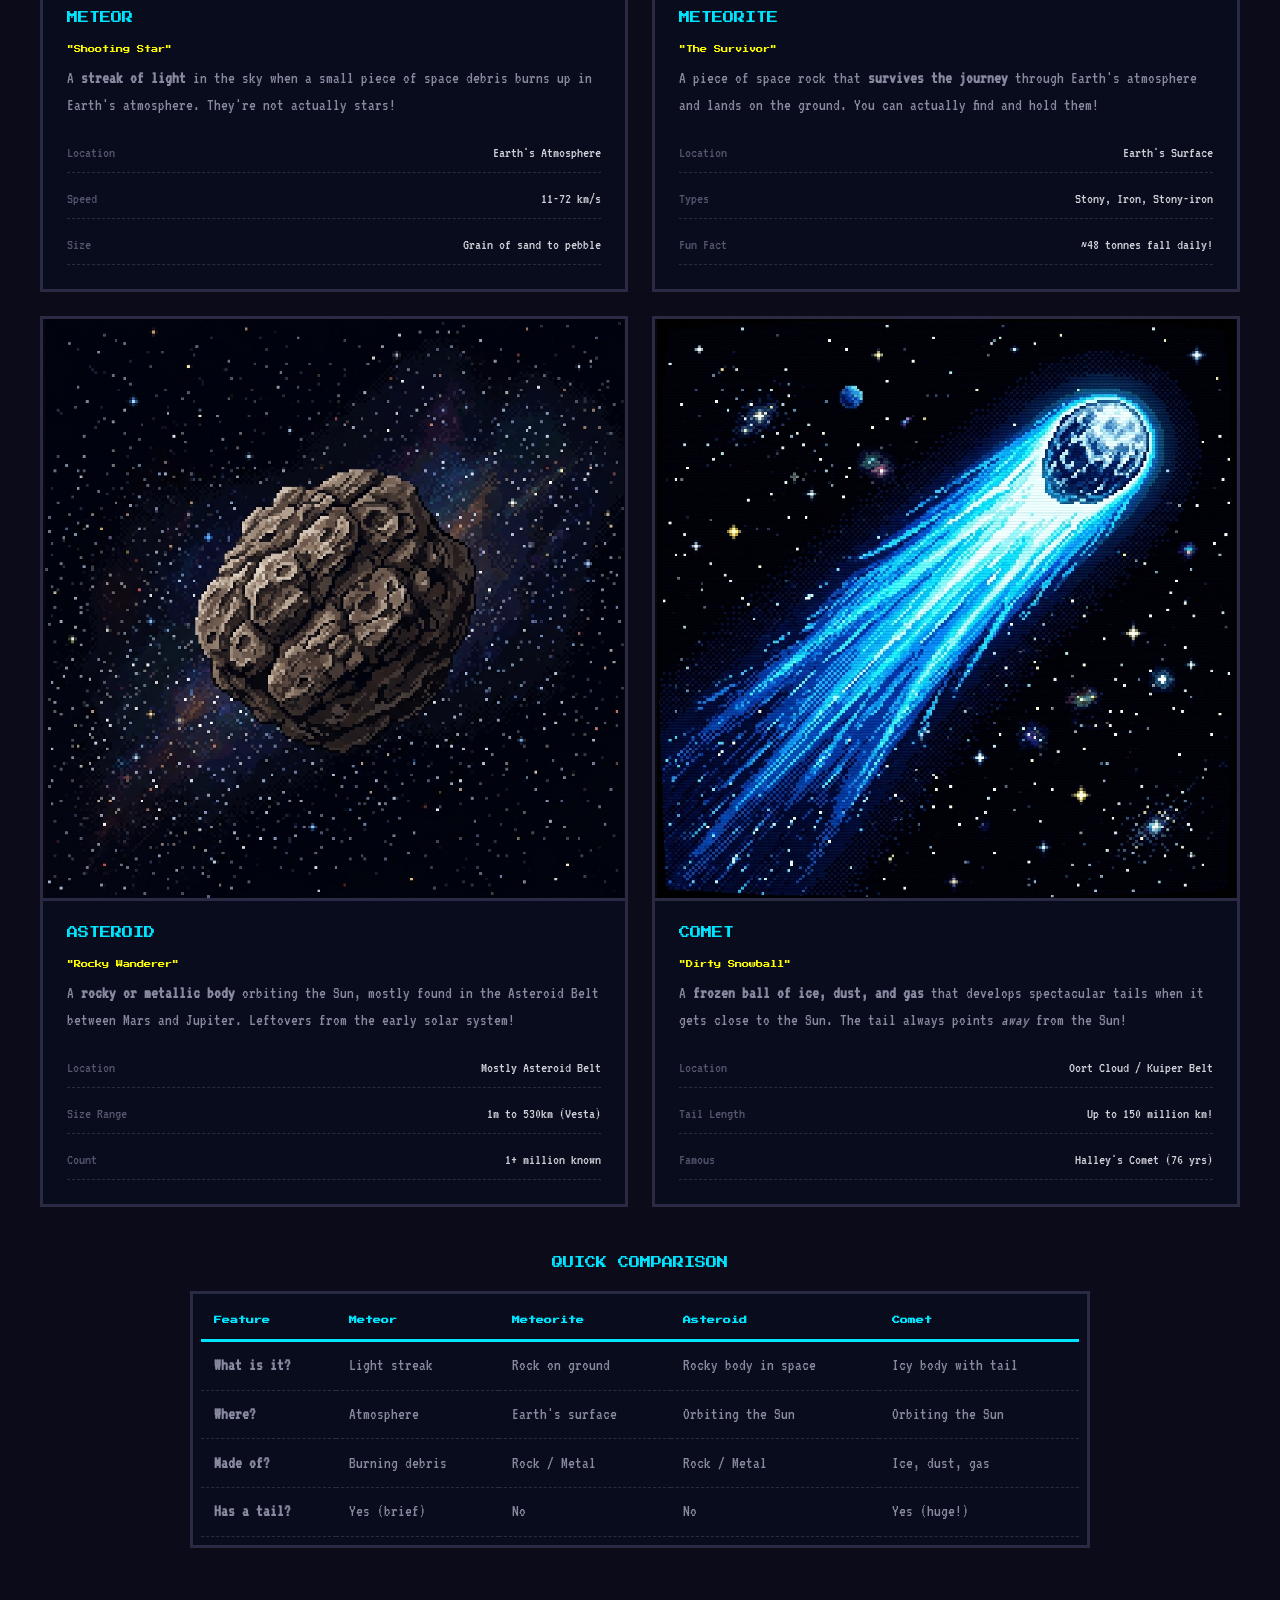
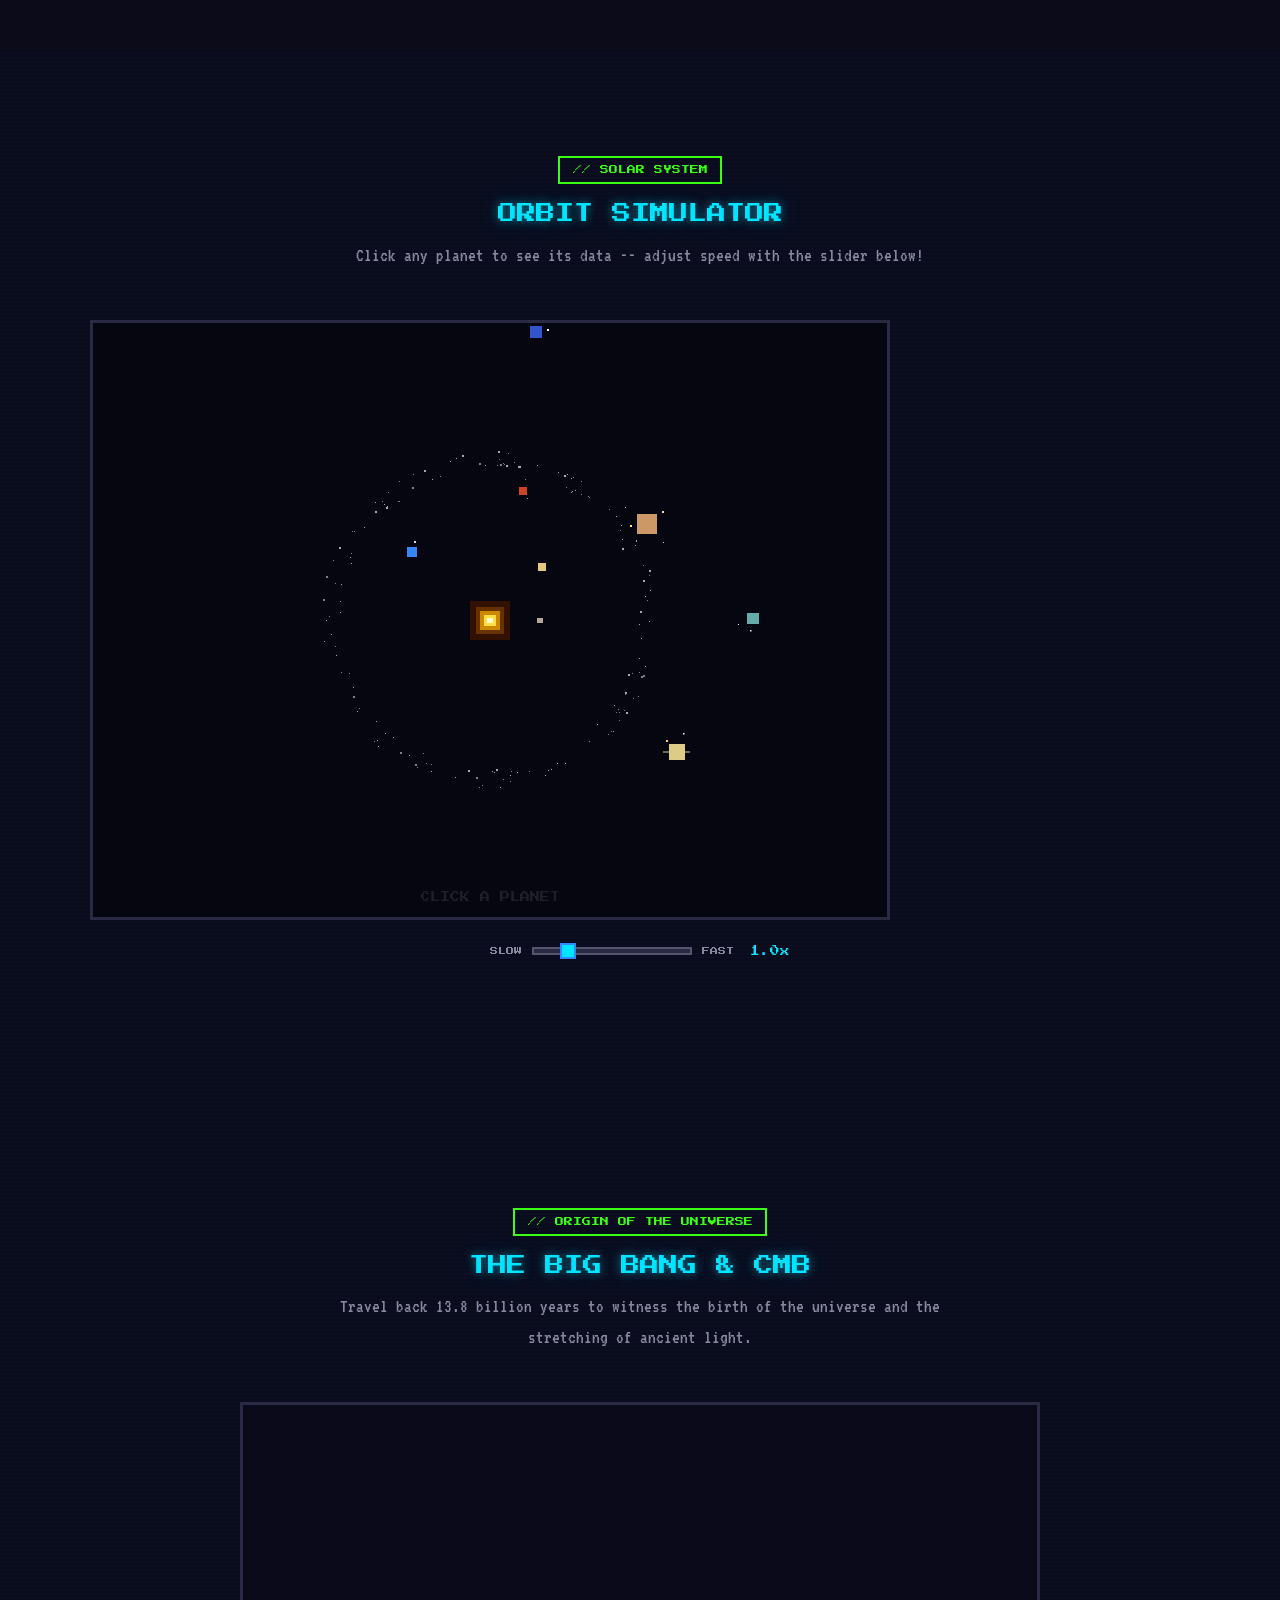
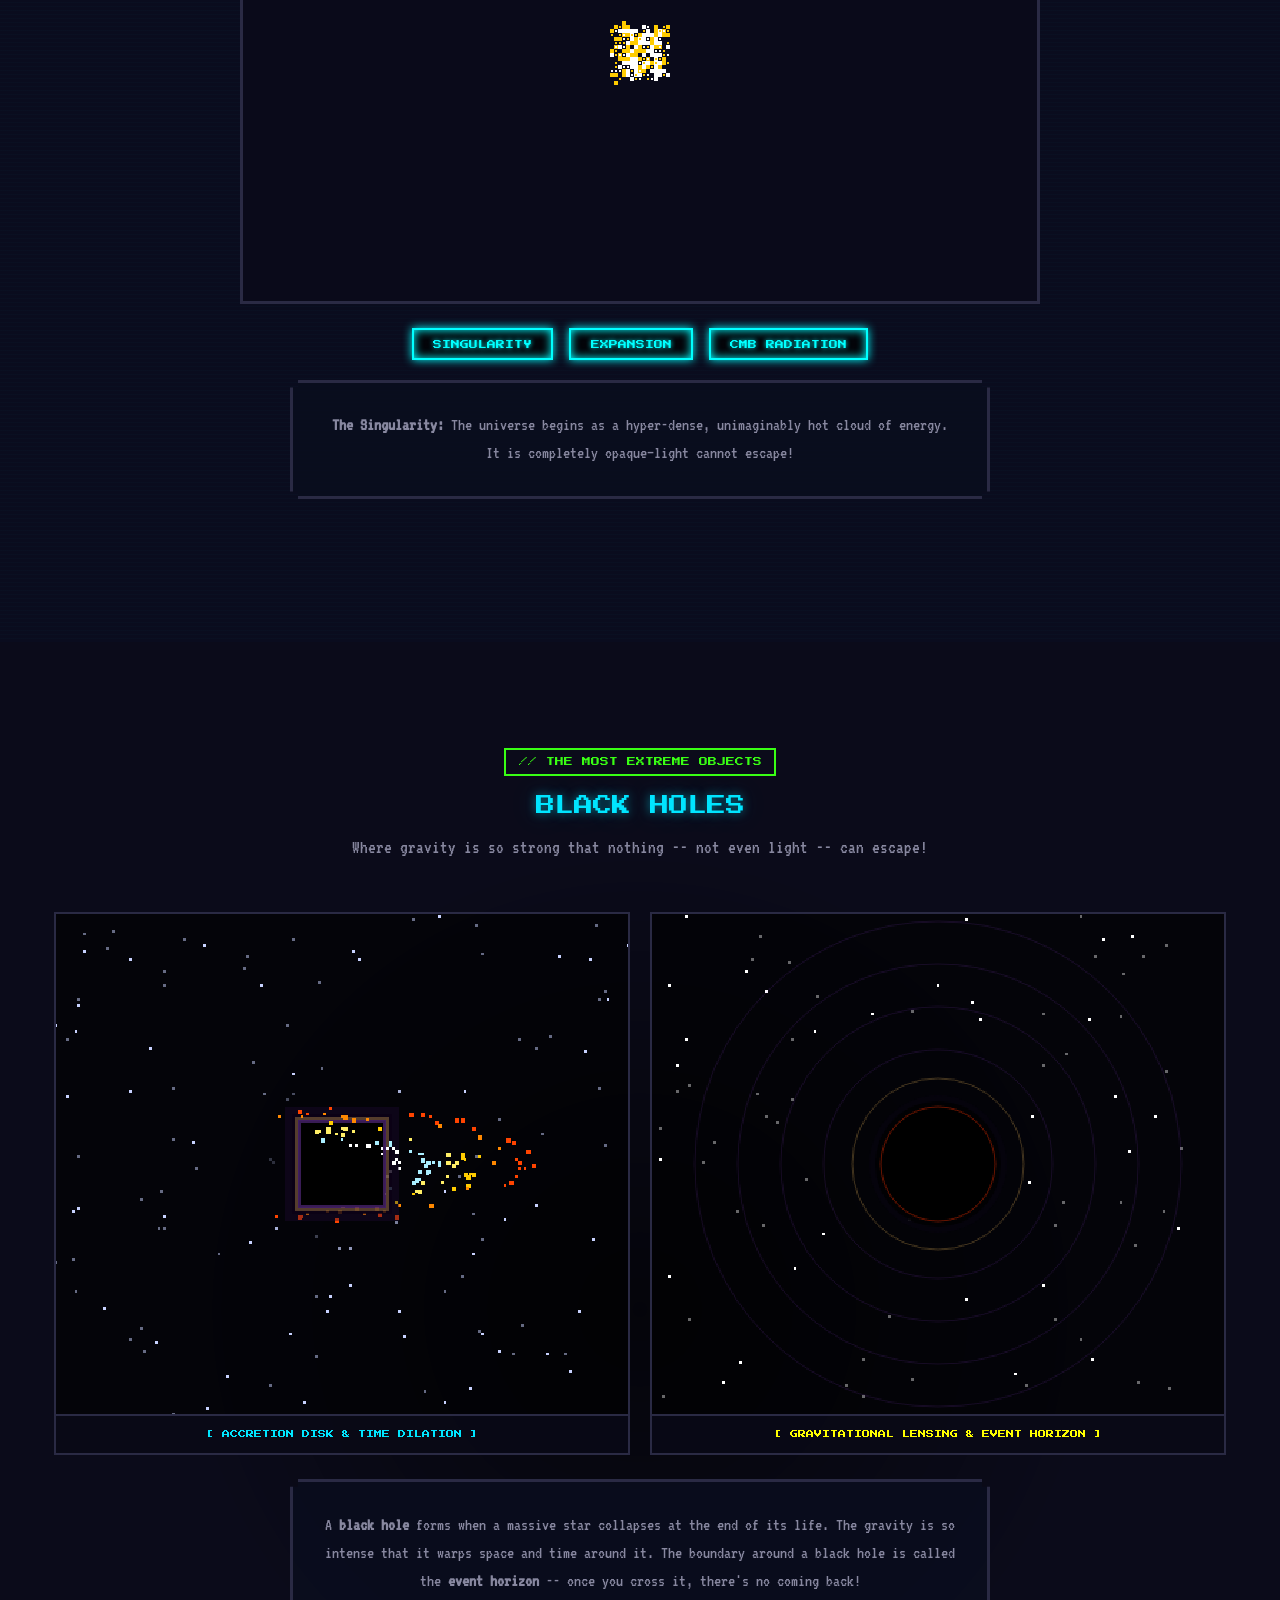
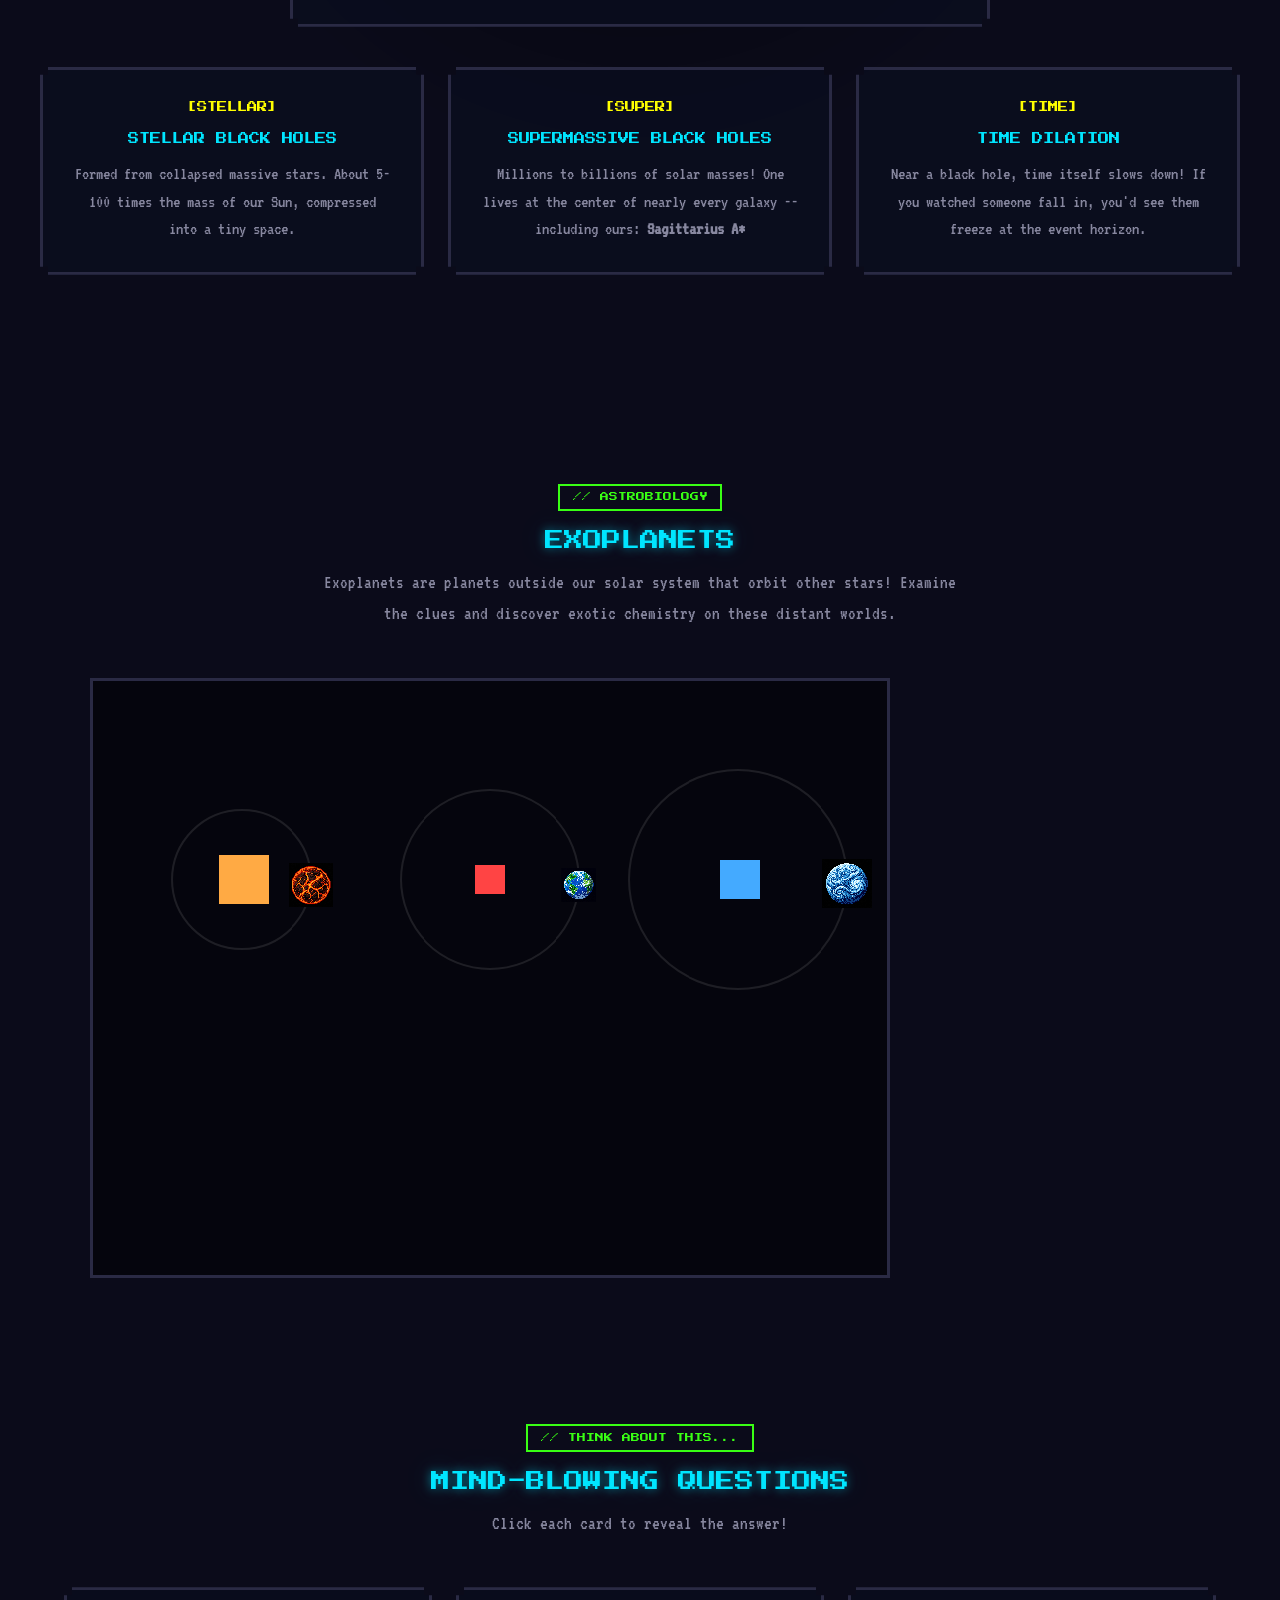
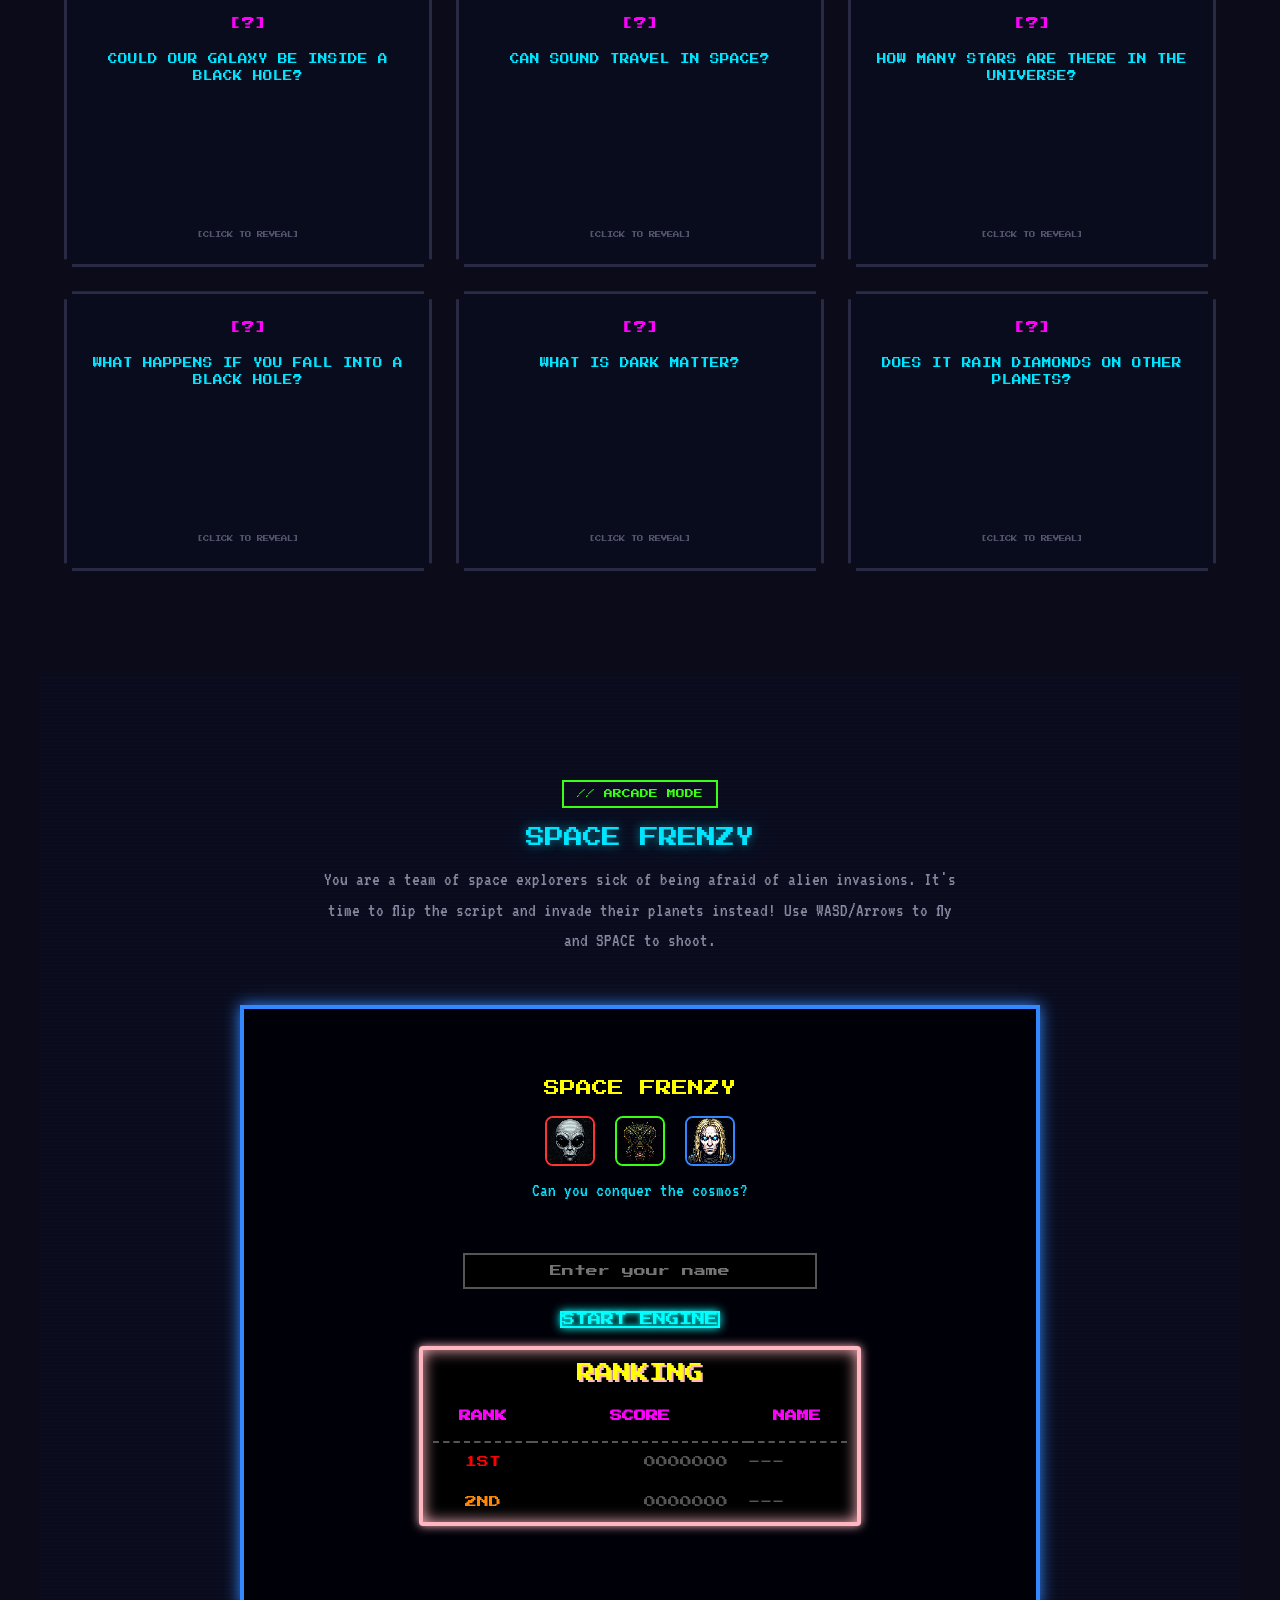
==== commit 01ddd497: "feat: make asteroid belt clickable and display info on click" ====
--- a/index.html
+++ b/index.html
@@ -934,7 +934,7 @@
     window.orderBy = orderBy;
     window.limit = limit;
   </script>
-  <script src="app.js?v=28"></script>
+  <script src="app.js?v=29"></script>
   <img id="astro-img" src="./assets/astronaut_sprite.png" style="display:none;" />
   <img id="rbox-img" src="./assets/riddle_box.png" style="display:none;" />
 </body>
